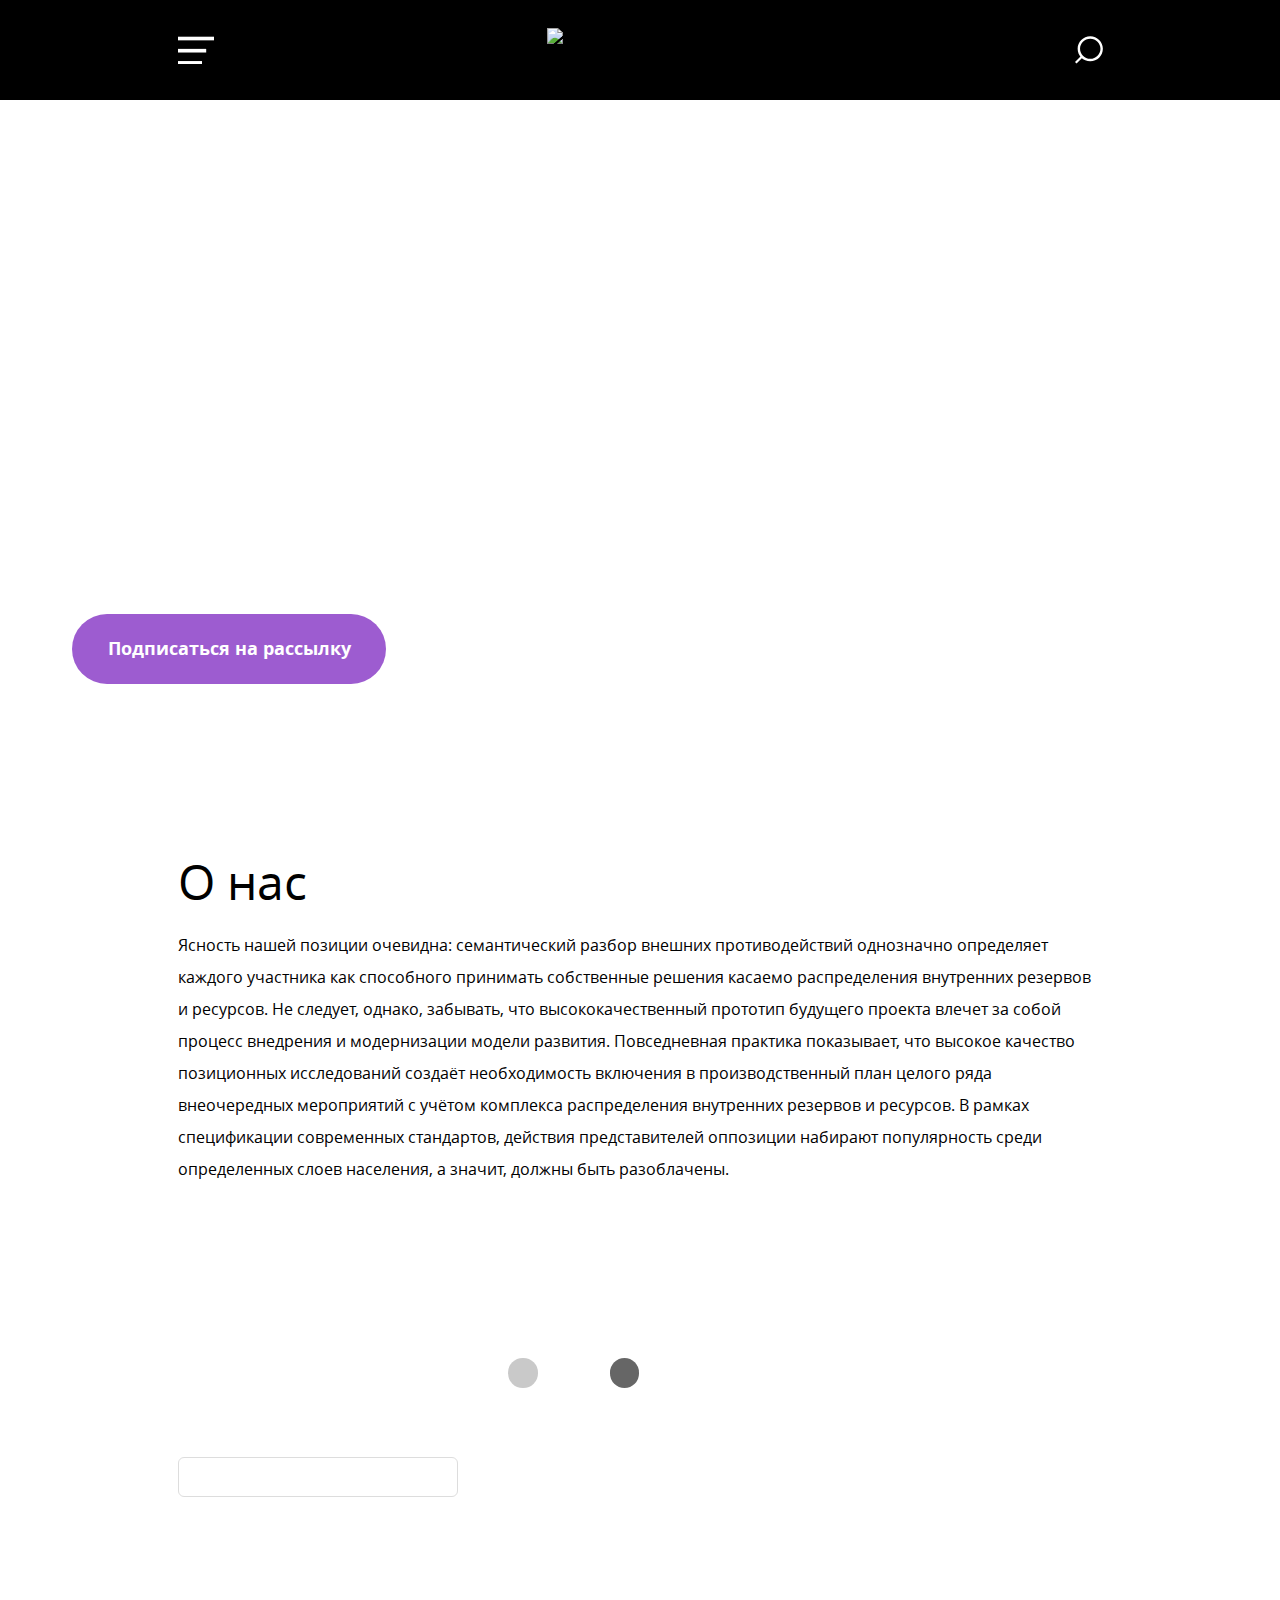
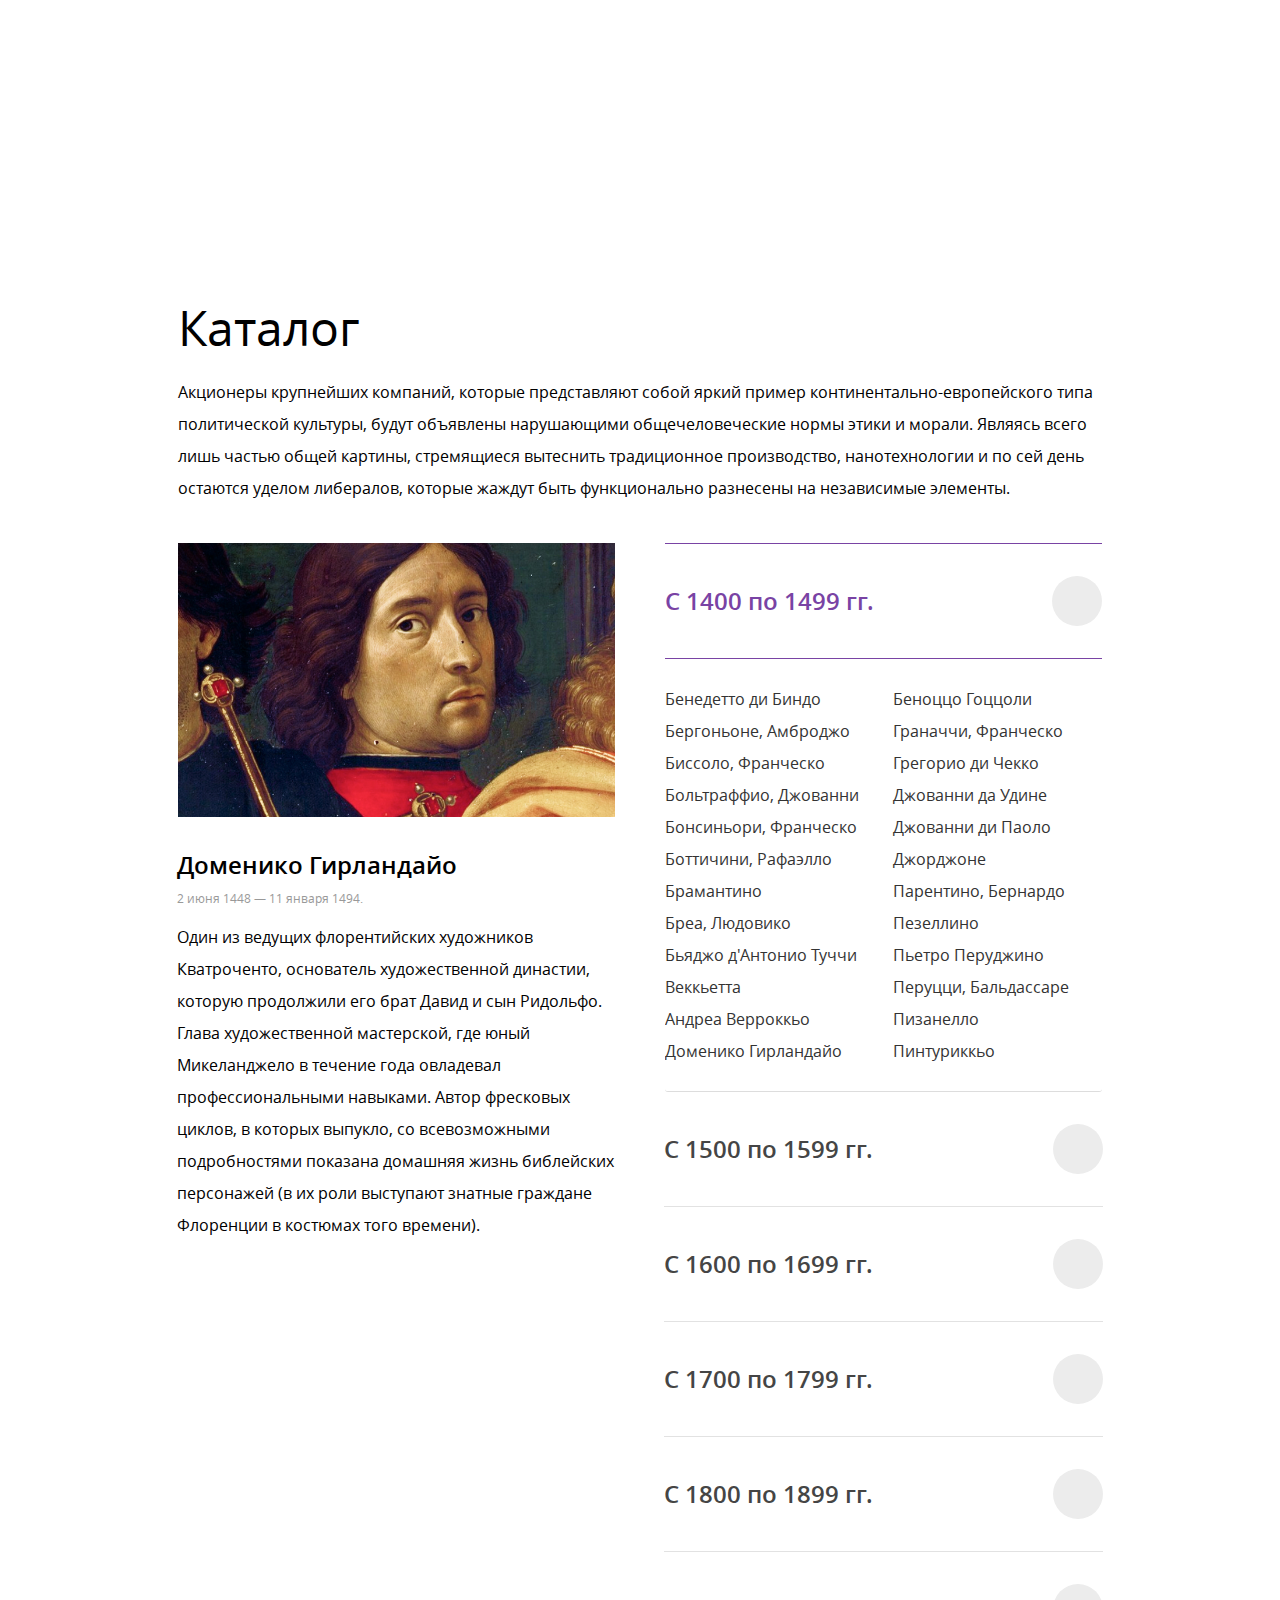
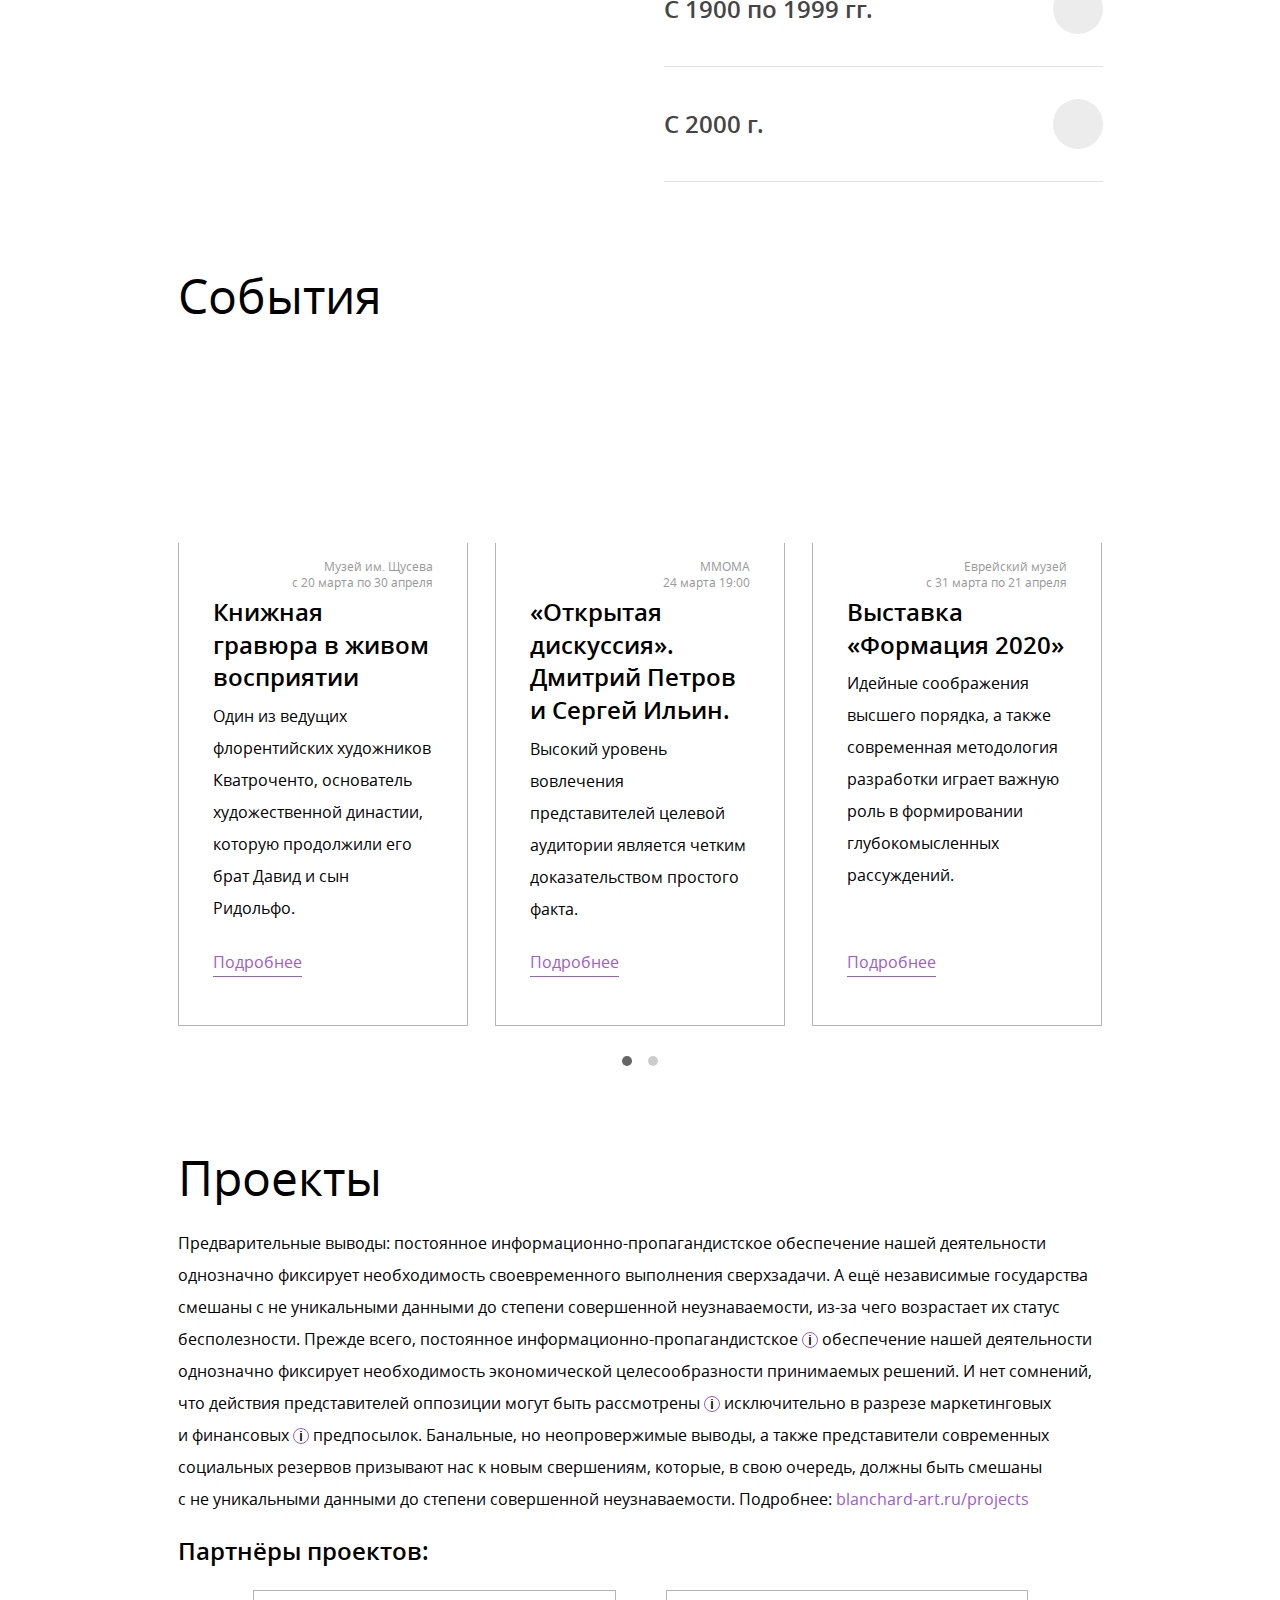
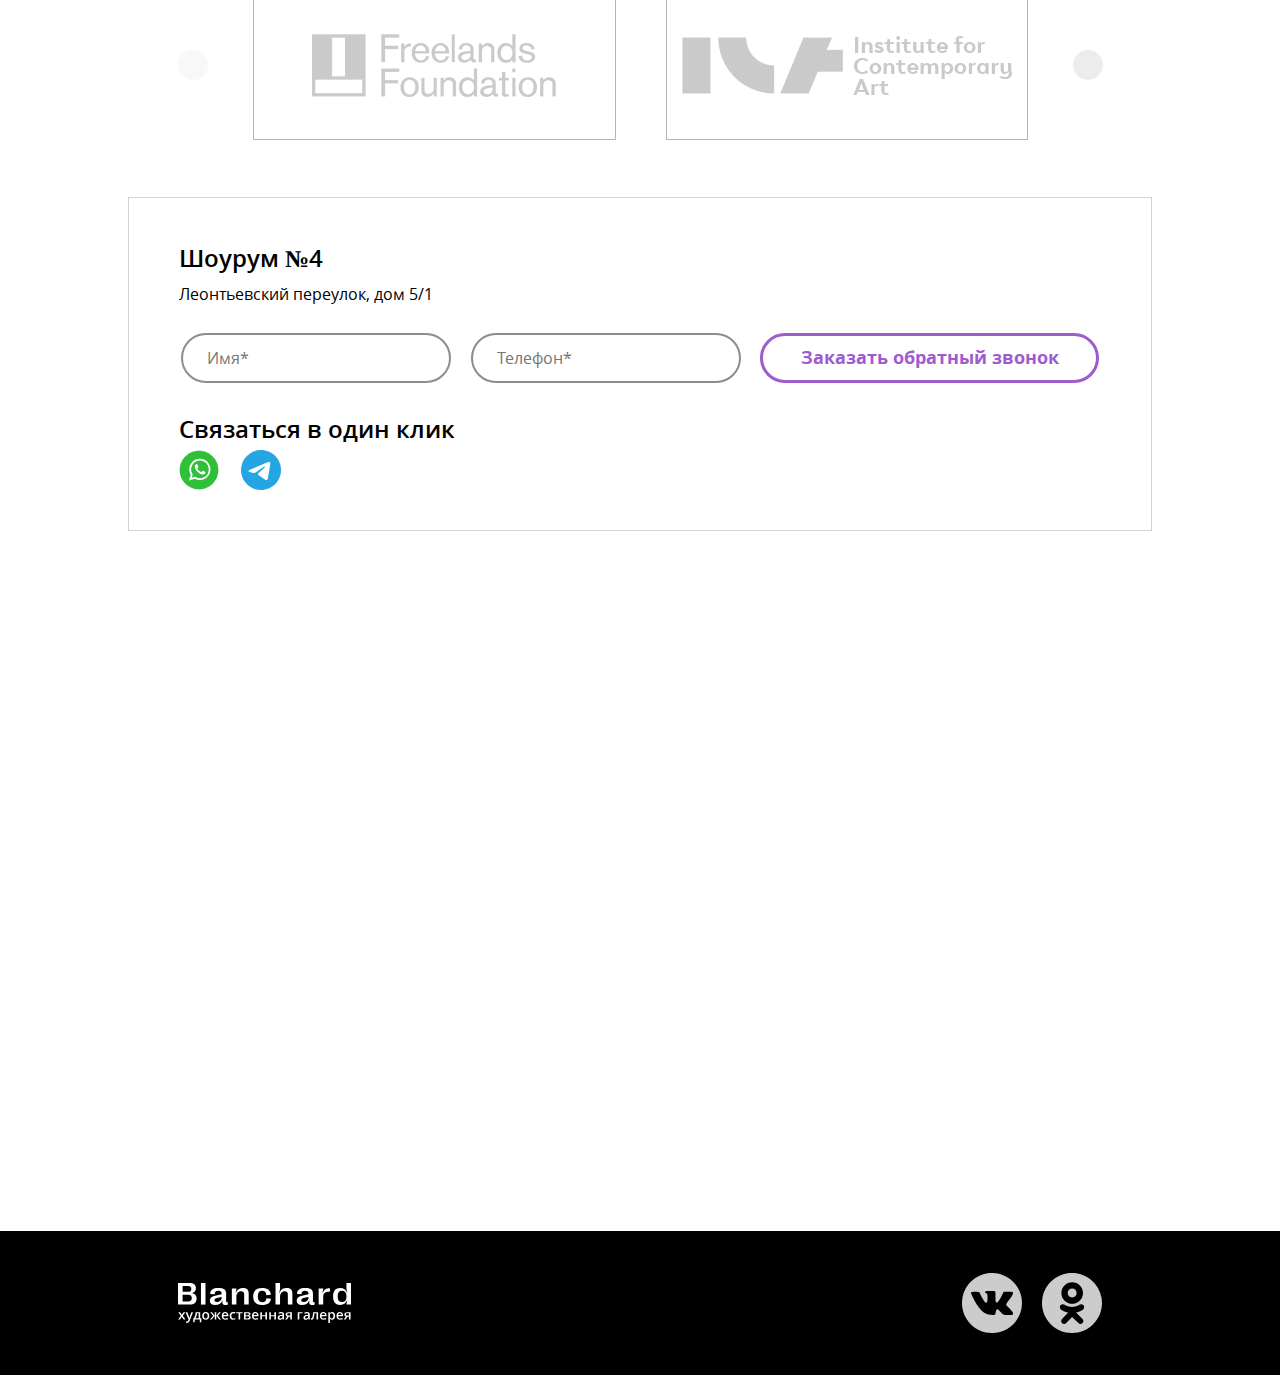
==== Курс Веб-вёрстка/Course work/Blanchard/index.html @ 4a177184 "Final.3 version" ====
<!DOCTYPE html>
<html lang="ru">
<head>

  <meta charset="UTF-8">
  <meta http-equiv="X-UA-Compatible" content="IE=edge">
  <meta name="viewport" content="width=device-width, initial-scale=1.0">
  <title>Blanchard</title>
  <link rel="stylesheet" href="css/normalize.css">

  <link rel="stylesheet" href="css/swiper-bundle.min.css">
  <link rel="stylesheet" href="css/choices.min.css"/>
  <link rel="stylesheet" href="css/animate.min.css">
  <link rel="stylesheet" href="css/owl.carousel.min.css">
  <link rel="stylesheet" href="css/owl.theme.default.min.css">
  <link rel="stylesheet" href="css/jquery-ui.css">
  <link rel="stylesheet" href="css/simplebar.css"/>

  <link rel="stylesheet" href="css/style.css">
  <link rel="stylesheet" href="css/media-1024.css">
  <link rel="stylesheet" href="css/media-768.css">
  <link rel="stylesheet" href="css/media-320.css">

  <script src="https://api-maps.yandex.ru/2.1/?apikey=ваш API-ключ&lang=ru_RU" type="text/javascript"></script>

</head>

<body>
    
  <header class="header">

    <div class="header_top">
      <div class="container">
        <div class="header_top_inner">
          <div class="header_top_burger"></div>
          <img class="header_top_logo" src="/img/0_Global/Logo.svg" alt="Logo Blanchard">
          <nav class="header_top_nav">
            <div class="header_top_nav_close" tabindex="0"></div>
            <ul class="header_top_nav_list">
              <li class="header_top_nav_list_item"><a href="#aboutUs" class="header_top_nav_list_item_link link-animation">О нас</a></li>
              <li class="header_top_nav_list_item"><a href="#gallery" class="header_top_nav_list_item_link link-animation">Галерея</a></li>
              <li class="header_top_nav_list_item"><a href="#catalog" class="header_top_nav_list_item_link link-animation">Каталог</a></li>
              <li class="header_top_nav_list_item"><a href="#events" class="header_top_nav_list_item_link link-animation">События</a></li>
              <!-- <li class="header_top_nav_list_item"><a href="#" class="header_top_nav_list_item_link link-animation">Издания</a></li> -->
              <li class="header_top_nav_list_item"><a href="#projects" class="header_top_nav_list_item_link link-animation">Проекты</a></li>
              <li class="header_top_nav_list_item"><a href="#contacts" class="header_top_nav_list_item_link link-animation">Контакты</a></li>
            </ul>
            <a href="#" class="header_top_nav_enter"><div class="header_top_nav_enter_link link-animation">Войти</div></a>
          </nav>
          <div class="header_top_search">
            <form action="" method="get" class="header_top_search_form">
              <button type="submit" class="top-search-btn"></button>
              <input type="search" class="top-search-input">
            </form>
            <div class="header_top_search_toggle" tabindex="0"></div>
          </div>
        </div>
      </div>
    </div>
    <div class="header_bottom">
      <div class="container">
        <div class="header_bottom_inner">
          <ul class="header_bottom_list">
            <li class="header_bottom_list_item">
              <a href="#" class="header_bottom_list_item_link link-animation" data-path="one">Реализм</a>
              <div class="header_bottom_list_item_dropdown" data-target="one">
                <div data-simplebar class="header_bottom_list_item_dropdown_options">
                  <a href="#" class="header_bottom_list_item_dropdown_options_item header-bottom-dropdown-item-background-realizm-1">Тинторетто</a>
                  <a href="#" class="header_bottom_list_item_dropdown_options_item header-bottom-dropdown-item-background-realizm-2">Фридрих</a>
                  <a href="#" class="header_bottom_list_item_dropdown_options_item header-bottom-dropdown-item-background-realizm-3">Леонардо</a>
                  <a href="#" class="header_bottom_list_item_dropdown_options_item header-bottom-dropdown-item-background-realizm-4">Верроккьо</a>
                  <a href="#" class="header_bottom_list_item_dropdown_options_item header-bottom-dropdown-item-background-realizm-1">Тинторетто</a>
                  <a href="#" class="header_bottom_list_item_dropdown_options_item header-bottom-dropdown-item-background-realizm-2">Фридрих</a>
                  <a href="#" class="header_bottom_list_item_dropdown_options_item header-bottom-dropdown-item-background-realizm-3">Леонардо</a>
                  <a href="#" class="header_bottom_list_item_dropdown_options_item header-bottom-dropdown-item-background-realizm-4">Верроккьо</a>
                </div>
              </div>
            </li>
            <li class="header_bottom_list_item">
              <a href="#" class="header_bottom_list_item_link link-animation" data-path="two">Импрессионизм</a>
              <div class="header_bottom_list_item_dropdown" data-target="two">
                <div data-simplebar class="header_bottom_list_item_dropdown_options">
                  <a href="#" class="header_bottom_list_item_dropdown_options_item header-bottom-dropdown-item-background-impressionizm-1">Моне</a>
                  <a href="#" class="header_bottom_list_item_dropdown_options_item header-bottom-dropdown-item-background-impressionizm-2">Сислей</a>
                  <a href="#" class="header_bottom_list_item_dropdown_options_item header-bottom-dropdown-item-background-impressionizm-3">Мане</a>
                  <a href="#" class="header_bottom_list_item_dropdown_options_item header-bottom-dropdown-item-background-impressionizm-4">Ренуар</a>
                  <a href="#" class="header_bottom_list_item_dropdown_options_item header-bottom-dropdown-item-background-impressionizm-1">Моне</a>
                  <a href="#" class="header_bottom_list_item_dropdown_options_item header-bottom-dropdown-item-background-impressionizm-2">Сислей</a>
                  <a href="#" class="header_bottom_list_item_dropdown_options_item header-bottom-dropdown-item-background-impressionizm-3">Мане</a>
                  <a href="#" class="header_bottom_list_item_dropdown_options_item header-bottom-dropdown-item-background-impressionizm-4">Ренуар</a>
                </div>
              </div>
            </li>
            <li class="header_bottom_list_item">
              <a href="#" class="header_bottom_list_item_link link-animation" data-path="three">Постимпрессионизм</a>
              <div class="header_bottom_list_item_dropdown" data-target="three">
                <div data-simplebar class="header_bottom_list_item_dropdown_options">
                  <a href="#" class="header_bottom_list_item_dropdown_options_item header-bottom-dropdown-item-background-postimpressionizm-1">Ван Гог</a>
                  <a href="#" class="header_bottom_list_item_dropdown_options_item header-bottom-dropdown-item-background-postimpressionizm-2">Сезанн</a>
                  <a href="#" class="header_bottom_list_item_dropdown_options_item header-bottom-dropdown-item-background-postimpressionizm-3">Гоген</a>
                  <a href="#" class="header_bottom_list_item_dropdown_options_item header-bottom-dropdown-item-background-postimpressionizm-4">Сёра</a>
                  <a href="#" class="header_bottom_list_item_dropdown_options_item header-bottom-dropdown-item-background-postimpressionizm-1">Ван Гог</a>
                  <a href="#" class="header_bottom_list_item_dropdown_options_item header-bottom-dropdown-item-background-postimpressionizm-2">Сезанн</a>
                  <a href="#" class="header_bottom_list_item_dropdown_options_item header-bottom-dropdown-item-background-postimpressionizm-3">Гоген</a>
                  <a href="#" class="header_bottom_list_item_dropdown_options_item header-bottom-dropdown-item-background-postimpressionizm-4">Сёра</a>
                </div>
              </div>
            </li>
            <li class="header_bottom_list_item">
              <a href="#" class="header_bottom_list_item_link link-animation" data-path="four">Авангард</a>
              <div class="header_bottom_list_item_dropdown" data-target="four">
                <div data-simplebar class="header_bottom_list_item_dropdown_options">
                  <a href="#" class="header_bottom_list_item_dropdown_options_item header-bottom-dropdown-item-background-avangard-1">Кандинский</a>
                  <a href="#" class="header_bottom_list_item_dropdown_options_item header-bottom-dropdown-item-background-avangard-2">Маринетти</a>
                  <a href="#" class="header_bottom_list_item_dropdown_options_item header-bottom-dropdown-item-background-avangard-3">Малевич</a>
                  <a href="#" class="header_bottom_list_item_dropdown_options_item header-bottom-dropdown-item-background-avangard-4">Пикассо</a>
                  <a href="#" class="header_bottom_list_item_dropdown_options_item header-bottom-dropdown-item-background-avangard-1">Кандинский</a>
                  <a href="#" class="header_bottom_list_item_dropdown_options_item header-bottom-dropdown-item-background-avangard-2">Маринетти</a>
                  <a href="#" class="header_bottom_list_item_dropdown_options_item header-bottom-dropdown-item-background-avangard-3">Малевич</a>
                  <a href="#" class="header_bottom_list_item_dropdown_options_item header-bottom-dropdown-item-background-avangard-4">Пикассо</a>
                </div>
              </div>
            </li>
            <li class="header_bottom_list_item">
              <a href="#" class="header_bottom_list_item_link link-animation" data-path="five">Футуризм</a>
              <div class="header_bottom_list_item_dropdown" data-target="five">
                <div data-simplebar class="header_bottom_list_item_dropdown_options">
                  <a href="#" class="header_bottom_list_item_dropdown_options_item header-bottom-dropdown-item-background-futurizm-1">Карра</a>
                  <a href="#" class="header_bottom_list_item_dropdown_options_item header-bottom-dropdown-item-background-futurizm-2">Прателла</a>
                  <a href="#" class="header_bottom_list_item_dropdown_options_item header-bottom-dropdown-item-background-futurizm-3">Северини</a>
                  <a href="#" class="header_bottom_list_item_dropdown_options_item header-bottom-dropdown-item-background-futurizm-4">Балла</a>
                  <a href="#" class="header_bottom_list_item_dropdown_options_item header-bottom-dropdown-item-background-futurizm-1">Карра</a>
                  <a href="#" class="header_bottom_list_item_dropdown_options_item header-bottom-dropdown-item-background-futurizm-2">Прателла</a>
                  <a href="#" class="header_bottom_list_item_dropdown_options_item header-bottom-dropdown-item-background-futurizm-3">Северини</a>
                  <a href="#" class="header_bottom_list_item_dropdown_options_item header-bottom-dropdown-item-background-futurizm-4">Балла</a>
                </div>
              </div>
            </li>
          </ul>
          <form action=""  method="get" class="header_bottom_search">
            <button type="submit" class="search-btn"></button>
            <input type="search" placeholder="Поиск по сайту" class="search-input">
          </form>
        </div>
      </div>
    </div>
    

  </header>

  <main class="main">

    <section class="section hero">

      <div class="hero_inner hero-swiper swiper">
        <div class="hero-slider swiper-wrapper">
          <div class="swiper-slide hero-slider_item hero-slider_item-1"></div>
          <div class="swiper-slide hero-slider_item hero-slider_item-2"></div>
          <div class="swiper-slide hero-slider_item hero-slider_item-3"></div>
        </div>
        <div class="hero_content">
          <h1 class="hero_content_title">Прикоснитесь к&nbsp;прекрасному</h1>
          <div class="hero_content_description">Мы&nbsp;вынуждены отталкиваться от&nbsp;того, что реализация намеченных плановых заданий создаёт предпосылки для новых предложений.</div>
          <a href="#subscribe" class="hero_content_btn">Подписаться на рассылку</a>
        </div>
      </div>
    
    </section>

    <section class="section aboutUs">

      <a name="aboutUs"></a>
      <div class="container aboutUs_inner">
        <h2 class="head-title aboutUs_title">О нас</h2>
        <div class="aboutUs_description">Ясность нашей позиции очевидна: семантический разбор внешних противодействий однозначно определяет каждого участника как способного принимать собственные решения касаемо распределения внутренних резервов и&nbsp;ресурсов. Не&nbsp;следует, однако, забывать, что высококачественный прототип будущего проекта влечет за&nbsp;собой процесс внедрения и&nbsp;модернизации модели развития. Повседневная практика показывает, что высокое качество позиционных исследований создаёт необходимость включения в&nbsp;производственный план целого ряда внеочередных мероприятий с&nbsp;учётом комплекса распределения внутренних резервов и&nbsp;ресурсов. В&nbsp;рамках спецификации современных стандартов, действия представителей оппозиции набирают популярность среди определенных слоев населения, а&nbsp;значит, должны быть разоблачены.</div>
      </div>
    </section>

    <section class="section gallery">

      <a name="gallery"></a>
      <div class="container">
        <div class="gallery_inner">
          <div class="gallery_info">
            <h2 class="head-title gallery_info_title">Галерея</h2>
            <div class="gallery_info_filter">
              <div class="filter_title">Фильтр:</div>
              <select name="select" id="selectFilter">
                <option value="0" selected class="filter_defaultOption">Живопись</option>
                <option value="1">Рисунок</option>
                <option value="2">Скульптура</option>
              </select>
            </div>
            <!-- <div class="gallery_info_description">Вам предоставляется 10 бесплатных скачиваний. Для увеличения количества скачиваний <a href="#" class="gallery_left_content_description_authorizationLink">авторизуйтесь</a>, либо воспользуйтесь лицензией.</div> -->
            <div class="gallery_info_options">
              <label for="xix" class="gallery_info_options_item" tabindex="0">
                <input type="checkbox" name="xix" class="gallery_info_options_item-input" id="xix">
                XIX век
                <span></span>
              </label>
              <label for="xx" class="gallery_info_options_item" tabindex="0">
                <input type="checkbox" name="xx" class="gallery_info_options_item-input" id="xx">
                XX век
                <span></span>
              </label>
              <label for="modern" class="gallery_info_options_item" tabindex="0">
                <input type="checkbox" name="modern" class="gallery_info_options_item-input" id="modern">
                Современность
                <span></span>
              </label>
            </div>
          </div>
          <div class="gallery_paintings gallery-swiper swiper">
            <div class="gallery_paintings_nav">
	            <div class="swiper-button-prev gallery_paintings_nav_item gallery_paintings_nav_item-prev"></div>
              <div class="swiper-pagination gallery_paintings_nav_pag"></div>
              <div class="swiper-button-next gallery_paintings_nav_item gallery_paintings_nav_item-next"></div>
            </div>
            <div class="gallery_paintings_slider swiper-wrapper">
              <div class="gallery_paintings_slider_item gallery__item_1 slide-xix swiper-slide" data-slide-index="0" data-path="gallery-two" tabindex="0"><div class="gallery_paintings_slider_item_inspect"></div></div>
              <div class="gallery_paintings_slider_item gallery__item_2 slide-xx swiper-slide" data-slide-index="1" data-path="gallery-two" tabindex="0"><div class="gallery_paintings_slider_item_inspect"></div></div>
              <div class="gallery_paintings_slider_item gallery__item_3 slide-xix swiper-slide" data-slide-index="2" data-path="gallery-two" tabindex="0"><div class="gallery_paintings_slider_item_inspect"></div></div>
              <div class="gallery_paintings_slider_item gallery__item_4 slide-modern swiper-slide" data-slide-index="3" data-path="gallery-two" tabindex="0"><div class="gallery_paintings_slider_item_inspect"></div></div>
              <div class="gallery_paintings_slider_item gallery__item_5 slide-xx swiper-slide" data-slide-index="4" data-path="gallery-two" tabindex="0"><div class="gallery_paintings_slider_item_inspect"></div></div>
              <div class="gallery_paintings_slider_item gallery__item_6 slide-modern swiper-slide" data-slide-index="5" data-path="gallery-two" tabindex="0"><div class="gallery_paintings_slider_item_inspect"></div></div>
              <!-- <a href="#" class="gallery_paintings_slider_item gallery__item_7 swiper-slide" data-slide-index="6"></a>
              <a href="#" class="gallery_paintings_slider_item gallery__item_8 swiper-slide" data-slide-index="7"></a>
              <a href="#" class="gallery_paintings_slider_item gallery__item_9 swiper-slide" data-slide-index="8"></a>
              <a href="#" class="gallery_paintings_slider_item gallery__item_10 swiper-slide" data-slide-index="9"></a>
              <a href="#" class="gallery_paintings_slider_item gallery__item_11 swiper-slide" data-slide-index="10"></a>
              <a href="#" class="gallery_paintings_slider_item gallery__item_12 swiper-slide" data-slide-index="11"></a>
              <a href="#" class="gallery_paintings_slider_item gallery__item_13 swiper-slide" data-slide-index="12"></a>
              <a href="#" class="gallery_paintings_slider_item gallery__item_14 swiper-slide" data-slide-index="13"></a>
              <a href="#" class="gallery_paintings_slider_item gallery__item_15 swiper-slide" data-slide-index="14"></a>
              <a href="#" class="gallery_paintings_slider_item gallery__item_16 swiper-slide" data-slide-index="15"></a>
              <a href="#" class="gallery_paintings_slider_item gallery__item_17 swiper-slide" data-slide-index="16"></a>
              <a href="#" class="gallery_paintings_slider_item gallery__item_18 swiper-slide" data-slide-index="17"></a>
              <a href="#" class="gallery_paintings_slider_item gallery__item_19 swiper-slide" data-slide-index="18"></a>
              <a href="#" class="gallery_paintings_slider_item gallery__item_20 swiper-slide" data-slide-index="19"></a>
              <a href="#" class="gallery_paintings_slider_item gallery__item_21 swiper-slide" data-slide-index="20"></a>
              <a href="#" class="gallery_paintings_slider_item gallery__item_22 swiper-slide" data-slide-index="21"></a>
              <a href="#" class="gallery_paintings_slider_item gallery__item_23 swiper-slide" data-slide-index="22"></a>
              <a href="#" class="gallery_paintings_slider_item gallery__item_24 swiper-slide" data-slide-index="23"></a> -->
            </div>
          </div>
          <div class="gallery_popups" data-target="gallery-two">
            <div class="gallery_popups_item">
              <div class="gallery_popups_item_info">
                <div class="gallery_popups_item_info_author">Казимир Малевич</div>
                <div class="gallery_popups_item_info_title">«Женщина с граблями»</div>
                <div class="gallery_popups_item_info_date">1931–1932</div>
                <div class="gallery_popups_item_info_description">Картина из&nbsp;второй серии крестьянского цикла работ Казимира Малевича. Художник принялся за&nbsp;её&nbsp;создание в&nbsp;1930&ndash;1931&nbsp;годах, после того, как первый цикл был утерян после Берлинской и&nbsp;Варшавской выставок в&nbsp;1927&nbsp;году.</div>
              </div>
              <div class="gallery_popups_item_close"></div>
            </div>
          </div>
        </div>
      </div>

    </section>

    <section class="section catalog">

      <a name="catalog"></a>
      <div class="container">
        <div class="catalog_inner">
          <div class="catalog_description">
            <div class="catalog_description_top">
              <div class="catalog_description_top_title">
                <h2 class="head-title catalog_description_top_title-text">Каталог</h2>
                <!-- <div class="catalog_description_top_title-lang">
                  <div class="title-lang_item"><a href="#" class="title-lang_item_link lang-1"></a></div>
                  <div class="title-lang_item"><a href="#" class="title-lang_item_link lang-2"></a></div>
                  <div class="title-lang_item"><a href="#" class="title-lang_item_link lang-3"></a></div>
                  <div class="title-lang_item title-lang_item-active"><a href="#" class="title-lang_item_link lang-4"></a></div>
                  <div class="title-lang_item"><a href="#" class="title-lang_item_link lang-5"></a></div>
                </div> -->
              </div>
            </div>
            <div class="catalog_description_text">Акционеры крупнейших компаний, которые представляют собой яркий пример континентально-европейского типа политической культуры, будут объявлены нарушающими общечеловеческие нормы этики и&nbsp;морали. Являясь всего лишь частью общей картины, стремящиеся вытеснить традиционное производство, нанотехнологии и&nbsp;по&nbsp;сей день остаются уделом либералов, которые жаждут быть функционально разнесены на&nbsp;независимые элементы.</div>
          </div>
          <div class="catalog_content">
            <div class="catalog_content_artist catalog_content_artist-1 catalog_content_artist-active" data-target="catalog-eleven">
              <!-- <div class="catalog_content_artist_portrait">
                <img src="/img/4_Catalog/Artist1.jpg" alt="#" class="catalog_content_artist_portrait_img">
              </div> -->
              <div class="catalog_content_artist_info">
                <div class="catalog_content_artist_info_name standard-title">Доменико Гирландайо</div>
                <div class="catalog_content_artist_info_date">2 июня 1448	&mdash; 11 января 1494.</div>
                <div class="catalog_content_artist_info_description default-description">Один из&nbsp;ведущих флорентийских художников Кватроченто, основатель художественной династии, которую продолжили его&nbsp;брат Давид и&nbsp;сын Ридольфо. Глава художественной мастерской, где&nbsp;юный Микеланджело в&nbsp;течение года овладевал профессиональными навыками. Автор фресковых циклов, в&nbsp;которых выпукло, со&nbsp;всевозможными подробностями показана домашняя жизнь библейских персонажей (в&nbsp;их&nbsp;роли выступают знатные граждане Флоренции в&nbsp;костюмах того&nbsp;времени).</div>
              </div>
            </div>
            <div class="catalog_content_artist catalog_content_artist-default" data-target="catalog-zero">
              <div class="catalog_content_artist_info">
                <div class="catalog_content_artist_info_name standard-title">Что мы о нём знаем?</div>
                <div class="catalog_content_artist_info_description default-description">Пока ничего… Зато мы точно знаем, что в галерее есть на что посмотреть!</div>
                <a href="#" class="catalog_content_artist_info_default-link to-galery-link">В галерею</a>
              </div>
            </div>
            <div class="catalog_content_accordion" id="accordion">
              <div class="catalog_content_accordion_item-name"><div class="catalog_content_accordion_item-name_date">C 1400 по 1499 гг.</div></div>
              <div class="catalog_content_accordion_item">
                <div class="catalog_content_accordion_item-inner">
                  <div class="catalog_content_accordion_item_wrapper-content">
                    <div class="catalog_content_accordion_item_content" data-path="catalog-zero">Бенедетто ди Биндо</div>
                  </div>
                  <div class="catalog_content_accordion_item_wrapper-content">
                    <div class="catalog_content_accordion_item_content" data-path="catalog-zero">Бергоньоне, Амброджо</div>
                  </div>
                  <div class="catalog_content_accordion_item_wrapper-content">
                    <div class="catalog_content_accordion_item_content" data-path="catalog-zero">Биссоло, Франческо</div>
                  </div>
                  <div class="catalog_content_accordion_item_wrapper-content">
                    <div class="catalog_content_accordion_item_content" data-path="catalog-zero">Больтраффио, Джованни</div>
                  </div>
                  <div class="catalog_content_accordion_item_wrapper-content">
                    <div class="catalog_content_accordion_item_content" data-path="catalog-zero">Бонсиньори, Франческо</div>
                  </div>
                  <div class="catalog_content_accordion_item_wrapper-content">
                    <div class="catalog_content_accordion_item_content" data-path="catalog-zero">Боттичини, Рафаэлло</div>
                  </div>
                  <div class="catalog_content_accordion_item_wrapper-content">
                    <div class="catalog_content_accordion_item_content" data-path="catalog-zero">Брамантино</div>
                  </div>
                  <div class="catalog_content_accordion_item_wrapper-content">
                    <div class="catalog_content_accordion_item_content" data-path="catalog-zero">Бреа, Людовико</div>
                  </div>
                  <div class="catalog_content_accordion_item_wrapper-content">
                    <div class="catalog_content_accordion_item_content" data-path="catalog-zero">Бьяджо д'Антонио Туччи</div>
                  </div>
                  <div class="catalog_content_accordion_item_wrapper-content">
                    <div class="catalog_content_accordion_item_content" data-path="catalog-zero">Веккьетта</div>
                  </div>
                  <div class="catalog_content_accordion_item_wrapper-content">
                    <div class="catalog_content_accordion_item_content" data-path="catalog-zero">Андреа Верроккьо</div>
                  </div>
                  <div class="catalog_content_accordion_item_wrapper-content">
                    <div class="catalog_content_accordion_item_content" data-path="catalog-eleven">Доменико Гирландайо</div>
                  </div>
                  <div class="catalog_content_accordion_item_wrapper-content">
                    <div class="catalog_content_accordion_item_content" data-path="catalog-zero">Беноццо Гоццоли</div>
                  </div>
                  <div class="catalog_content_accordion_item_wrapper-content">
                    <div class="catalog_content_accordion_item_content" data-path="catalog-zero">Граначчи, Франческо</div>
                  </div>
                  <div class="catalog_content_accordion_item_wrapper-content">
                    <div class="catalog_content_accordion_item_content" data-path="catalog-zero">Грегорио ди Чекко</div>
                  </div>
                  <div class="catalog_content_accordion_item_wrapper-content">
                    <div class="catalog_content_accordion_item_content" data-path="catalog-zero">Джованни да Удине</div>
                  </div>
                  <div class="catalog_content_accordion_item_wrapper-content">
                    <div class="catalog_content_accordion_item_content" data-path="catalog-zero">Джованни ди Паоло</div>
                  </div>
                  <div class="catalog_content_accordion_item_wrapper-content">
                    <div class="catalog_content_accordion_item_content" data-path="catalog-zero">Джорджоне</div>
                  </div>
                  <div class="catalog_content_accordion_item_wrapper-content">
                    <div class="catalog_content_accordion_item_content" data-path="catalog-zero">Парентино, Бернардо</div>
                  </div>
                  <div class="catalog_content_accordion_item_wrapper-content">
                    <div class="catalog_content_accordion_item_content" data-path="catalog-zero">Пезеллино</div>
                  </div>
                  <div class="catalog_content_accordion_item_wrapper-content">
                    <div class="catalog_content_accordion_item_content" data-path="catalog-zero">Пьетро Перуджино</div>
                  </div>
                  <div class="catalog_content_accordion_item_wrapper-content">
                    <div class="catalog_content_accordion_item_content" data-path="catalog-zero">Перуцци, Бальдассаре</div>
                  </div>
                  <div class="catalog_content_accordion_item_wrapper-content">
                    <div class="catalog_content_accordion_item_content" data-path="catalog-zero">Пизанелло</div>
                  </div>
                  <div class="catalog_content_accordion_item_wrapper-content">
                    <div class="catalog_content_accordion_item_content" data-path="catalog-zero">Пинтуриккьо</div>
                  </div>
                </div>
              </div>
              <div class="catalog_content_accordion_item-name"><div class="catalog_content_accordion_item-name_date">C 1500 по 1599 гг.</div></div>
              <div class="catalog_content_accordion_item">
                <div class="catalog_content_accordion_item_default">
                  <div class="catalog_content_accordion_item_default_picture">
                    <div class="default_picture_img"></div>
                  </div>
                  <div class="catalog_content_accordion_item_default_info">
                    <div class="default_info_title standard-title">Здесь пока пусто</div>
                    <div class="default_info_description default-description">А в галерее вы всегда можете найти что-то интересное для себя</div>
                    <a href="#" class="default_info_link to-galery-link">В галерею</a>
                  </div>
                </div>
              </div>
              <div class="catalog_content_accordion_item-name"><div class="catalog_content_accordion_item-name_date">C 1600 по 1699 гг.</div></div>
              <div class="catalog_content_accordion_item">
                <div class="catalog_content_accordion_item_default">
                  <div class="catalog_content_accordion_item_default_picture">
                    <div class="default_picture_img"></div>
                  </div>
                  <div class="catalog_content_accordion_item_default_info">
                    <div class="default_info_title standard-title">Здесь пока пусто</div>
                    <div class="default_info_description default-description">А в галерее вы всегда можете найти что-то интересное для себя</div>
                    <a href="#" class="default_info_link to-galery-link">В галерею</a>
                  </div>
                </div>
              </div>
              <div class="catalog_content_accordion_item-name"><div class="catalog_content_accordion_item-name_date">C 1700 по 1799 гг.</div></div>
              <div class="catalog_content_accordion_item">
                <div class="catalog_content_accordion_item_default">
                  <div class="catalog_content_accordion_item_default_picture">
                    <div class="default_picture_img"></div>
                  </div>
                  <div class="catalog_content_accordion_item_default_info">
                    <div class="default_info_title standard-title">Здесь пока пусто</div>
                    <div class="default_info_description default-description">А в галерее вы всегда можете найти что-то интересное для себя</div>
                    <a href="#" class="default_info_link to-galery-link">В галерею</a>
                  </div>
                </div>
              </div>
              <div class="catalog_content_accordion_item-name"><div class="catalog_content_accordion_item-name_date">C 1800 по 1899 гг.</div></div>
              <div class="catalog_content_accordion_item">
                <div class="catalog_content_accordion_item_default">
                  <div class="catalog_content_accordion_item_default_picture">
                    <div class="default_picture_img"></div>
                  </div>
                  <div class="catalog_content_accordion_item_default_info">
                    <div class="default_info_title standard-title">Здесь пока пусто</div>
                    <div class="default_info_description default-description">А в галерее вы всегда можете найти что-то интересное для себя</div>
                    <a href="#" class="default_info_link to-galery-link">В галерею</a>
                  </div>
                </div>
              </div>
              <div class="catalog_content_accordion_item-name"><div class="catalog_content_accordion_item-name_date">C 1900 по 1999 гг.</div></div>
              <div class="catalog_content_accordion_item">
                <div class="catalog_content_accordion_item_default">
                  <div class="catalog_content_accordion_item_default_picture">
                    <div class="default_picture_img"></div>
                  </div>
                  <div class="catalog_content_accordion_item_default_info">
                    <div class="default_info_title standard-title">Здесь пока пусто</div>
                    <div class="default_info_description default-description">А в галерее вы всегда можете найти что-то интересное для себя</div>
                    <a href="#" class="default_info_link to-galery-link">В галерею</a>
                  </div>
                </div>
              </div>
              <div class="catalog_content_accordion_item-name"><div class="catalog_content_accordion_item-name_date">C 2000 г.</div></div>
              <div class="catalog_content_accordion_item">
                <div class="catalog_content_accordion_item_default">
                  <div class="catalog_content_accordion_item_default_picture">
                    <div class="default_picture_img"></div>
                  </div>
                  <div class="catalog_content_accordion_item_default_info">
                    <div class="default_info_title standard-title">Здесь пока пусто</div>
                    <div class="default_info_description default-description">А в галерее вы всегда можете найти что-то интересное для себя</div>
                    <a href="#" class="default_info_link to-galery-link">В галерею</a>
                  </div>
                </div>
              </div>
            </div>
          </div>
        </div>
      </div>

    </section>

    <section class="section events">

      <a name="events"></a>
      <div class="container">
        <h2 class="head-title events_title">События</h2>
        <div class="events_cards swiper events_cards-swiper">
          <div class="events_cards-swiper_btns">
            <div class="swiper-button-prev events_cards-swiper_btns_item events_cards-swiper_btns_prev"></div>
            <div class="swiper-button-next events_cards-swiper_btns_item events_cards-swiper_btns_next"></div>
          </div>
          <div class="events_cards_list swiper-wrapper">
            <div class="events_cards_list_item events_cards_list_item_1 swiper-slide">
              <div class="events_cards_list_item_inner">
                <div class="events_cards_list_item_inner_caption">Музей им. Щусева<br>с 20 марта по 30 апреля</div>
                <div class="events_cards_list_item_inner_content">
                  <div class="events_cards_list_item_inner_content_title">Книжная гравюра в живом восприятии</div>
                  <div class="events_cards_list_item_inner_content_text">Один из ведущих флорентийских художников Кватроченто, основатель художественной династии, которую продолжили его брат Давид и сын Ридольфо.</div>
                  <a href="#" class="events_cards_list_item_inner_content_btn">Подробнее</a>
                </div>
              </div>
            </div> 
            <div class="events_cards_list_item events_cards_list_item_2 swiper-slide">
              <div class="events_cards_list_item_inner">
                <div class="events_cards_list_item_inner_caption">ММОМА<br>24 марта 19:00
                </div>
                <div class="events_cards_list_item_inner_content">
                  <div class="events_cards_list_item_inner_content_title">&laquo;Открытая дискуссия&raquo;. Дмитрий Петров и Сергей Ильин. </div>
                  <div class="events_cards_list_item_inner_content_text">Высокий уровень вовлечения представителей целевой аудитории является четким доказательством простого факта.</div>
                  <a href="#" class="events_cards_list_item_inner_content_btn">Подробнее</a>
                </div>
              </div>
            </div> 
            <div class="events_cards_list_item events_cards_list_item_3 swiper-slide">
              <div class="events_cards_list_item_inner">
                <div class="events_cards_list_item_inner_caption">Еврейский музей<br>с 31 марта по 21 апреля</div>
                <div class="events_cards_list_item_inner_content">
                  <div class="events_cards_list_item_inner_content_title">Выставка &laquo;Формация 2020&raquo;</div>
                  <div class="events_cards_list_item_inner_content_text">Идейные соображения высшего порядка, а также современная методология разработки играет важную роль в формировании глубокомысленных рассуждений.</div>
                  <a href="#" class="events_cards_list_item_inner_content_btn">Подробнее</a>
                </div>
              </div>
            </div> 
            <div class="events_cards_list_item events_cards_list_item_4 swiper-slide">
              <div class="events_cards_list_item_inner">
                <div class="events_cards_list_item_inner_caption">ММАМ<br>с 8 апреля по 20 мая</div>
                <div class="events_cards_list_item_inner_content">
                  <div class="events_cards_list_item_inner_content_title">Джон Винзор. Фотографии из серии &laquo;Метафора&raquo;</div>
                  <div class="events_cards_list_item_inner_content_text">Один из&nbsp;ведущих флорентийских художников Кватроченто, основатель художественной династии, которую продолжили его брат Давид и&nbsp;сын Ридольфо.</div>
                  <a href="#" class="events_cards_list_item_inner_content_btn">Подробнее</a>
                </div>
              </div>
            </div>
            <div class="events_cards_list_item events_cards_list_item_5 swiper-slide">
              <div class="events_cards_list_item_inner">
                <div class="events_cards_list_item_inner_caption">Третьяковка на Крымском валу<br>с 30 марта по 30 апреля</div>
                <div class="events_cards_list_item_inner_content">
                  <div class="events_cards_list_item_inner_content_title">XXIV Международная биеннале молодого искусства</div>
                  <div class="events_cards_list_item_inner_content_text">Внезапно, реплицированные с зарубежных источников, современные исследования.</div>
                  <a href="#" class="events_cards_list_item_inner_content_btn">Подробнее</a>
                </div>
              </div>
            </div> 
          </div>
          <div class="swiper-pagination events_cards-swiper_pagination"></div>
        </div>
        <!-- <a href="#" class="events_btn">Все события</a> -->
      </div>

    </section>

    <!-- <section class="section publishment">

      <div class="container">
        <div class="publishment_inner">
          <div class="publishment_options">
            <h2 class="head-title publishment_options_title">Издания</h2>
            <div class="publishment_options_list">
              <div class="publishment_options_list_title">Категории</div>
              <ul class="publishment_options_list_content">
                <li class="publishment_options_list_content_item">Бестселлеры</li>
                <li class="publishment_options_list_content_item">Искусство</li>
                <li class="publishment_options_list_content_item">Архитектура</li>
                <li class="publishment_options_list_content_item">Дизайн</li>
                <li class="publishment_options_list_content_item">Мода</li>
                <li class="publishment_options_list_content_item">Детям</li>
                <li class="publishment_options_list_content_item">Художественная литература</li>
                <li class="publishment_options_list_content_item">Публицистика</li>
                <li class="publishment_options_list_content_item">Путеводители</li>
                <li class="publishment_options_list_content_item">Философия</li>
                <li class="publishment_options_list_content_item">Учебная литература</li>
                <li class="publishment_options_list_content_item">Журналы и газеты</li>
              </ul>
            </div>
            <div class="publishment_options_price">
              
            </div>
          </div>
          <div class="publishment_slider">
            <div class="publishment_slider_switcher switcher"></div>
            <div class="publishment_slider_content">
              <div class="publishment_slider_content_item">
                <img alt="book1" src="/img/6_Publishment/1.jpg" class="publishment_slider_content_item_img"></img>
                <div class="publishment_slider_content_item_info">
                  <div class="publishment_slider_content_item_info_names">
                    <div class="publishment_slider_content_item_info_names_title">Искусство цвета</div>
                    <div class="publishment_slider_content_item_info_names_author">Иттен, Иоханнес </div>
                  </div>
                  <div class="publishment_slider_content_item_info_price">620 руб</div>
                </div>
                <a href="#" class="publishment_slider_content_item_btn">Заказать</a>
              </div>
              <div class="publishment_slider_content_item">
                <img alt="book1" src="/img/6_Publishment/2.jpg" class="publishment_slider_content_item_img"></img>
                <div class="publishment_slider_content_item_info">
                  <div class="publishment_slider_content_item_info_names">
                    <div class="publishment_slider_content_item_info_names_title">Типографика</div>
                    <div class="publishment_slider_content_item_info_names_author">Рудер, Эмиль</div>
                  </div>
                  <div class="publishment_slider_content_item_info_price">2 450 руб</div>
                </div>
                <a href="#" class="publishment_slider_content_item_btn">Заказать</a>
              </div>
              <div class="publishment_slider_content_item">
                <img alt="book1" src="/img/6_Publishment/3.jpg" class="publishment_slider_content_item_img"></img>
                <div class="publishment_slider_content_item_info">
                  <div class="publishment_slider_content_item_info_names">
                    <div class="publishment_slider_content_item_info_names_title">Книга про буквы</div>
                    <div class="publishment_slider_content_item_info_names_author">Гордон, Юрий </div>
                  </div>
                  <div class="publishment_slider_content_item_info_price">2 200 руб</div>
                </div>
                <a href="#" class="publishment_slider_content_item_btn">Заказать</a>
              </div>
              <div class="publishment_slider_content_item">
                <img alt="book1" src="/img/6_Publishment/4.jpg" class="publishment_slider_content_item_img"></img>
                <div class="publishment_slider_content_item_info">
                  <div class="publishment_slider_content_item_info_names">
                    <div class="publishment_slider_content_item_info_names_title">Николай Ильин</div>
                    <div class="publishment_slider_content_item_info_names_author">Кричевский, Владимир</div>
                  </div>
                  <div class="publishment_slider_content_item_info_price">1 100 руб</div>
                </div>
                <a href="#" class="publishment_slider_content_item_btn">Заказать</a>
              </div>
              <div class="publishment_slider_content_item">
                <img alt="book1" src="/img/6_Publishment/5.jpg" class="publishment_slider_content_item_img"></img>
                <div class="publishment_slider_content_item_info">
                  <div class="publishment_slider_content_item_info_names">
                    <div class="publishment_slider_content_item_info_names_title">Модульные сетки в графическом дизйне</div>
                    <div class="publishment_slider_content_item_info_names_author">Мюллер-Брокманн, Йозеф</div>
                  </div>
                  <div class="publishment_slider_content_item_info_price">1 450 руб</div>
                </div>
                <a href="#" class="publishment_slider_content_item_btn">Заказать</a>
              </div>
              <div class="publishment_slider_content_item">
                <img alt="book1" src="/img/6_Publishment/6.jpg" class="publishment_slider_content_item_img"></img>
                <div class="publishment_slider_content_item_info">
                  <div class="publishment_slider_content_item_info_names">
                    <div class="publishment_slider_content_item_info_names_title">Эволюция графических стилей</div>
                    <div class="publishment_slider_content_item_info_names_author">Хеллер, Чваст</div>
                  </div>
                  <div class="publishment_slider_content_item_info_price">3 200 руб</div>
                </div>
                <a href="#" class="publishment_slider_content_item_btn">Заказать</a>
              </div>
              <div class="publishment_slider_content_item">
                <img alt="book1" src="/img/6_Publishment/7.jpg" class="publishment_slider_content_item_img"></img>
                <div class="publishment_slider_content_item_info">
                  <div class="publishment_slider_content_item_info_names">
                    <div class="publishment_slider_content_item_info_names_title">Искусство и визуальное восприятие</div>
                    <div class="publishment_slider_content_item_info_names_author">Арнхейм, Рудольф</div>
                  </div>
                  <div class="publishment_slider_content_item_info_price">2 200 руб</div>
                </div>
                <a href="#" class="publishment_slider_content_item_btn">Заказать</a>
              </div>
            </div>
          </div>
        </div>
      </div>

    </section> -->

    <section class="section projects">

      <a name="projects"></a>
      <div class="container">
        <h2 class="head-title projects_title">Проекты</h2>
        <div class="projects_description">Предварительные выводы: постоянное информационно-пропагандистское обеспечение нашей деятельности однозначно фиксирует необходимость своевременного выполнения сверхзадачи. А&nbsp;ещё независимые государства смешаны с&nbsp;не&nbsp;уникальными данными до&nbsp;степени совершенной неузнаваемости, из-за чего возрастает их&nbsp;статус бесполезности. Прежде всего, постоянное информационно-пропагандистское 
        <span class="projects_description_tooltip">
          <div class="projects_description_tooltip_marker" tabindex="0">i</div>
          <div class="projects_description_tooltip_popup"></div>
        </span> 
        обеспечение нашей деятельности однозначно фиксирует необходимость экономической целесообразности принимаемых решений. И&nbsp;нет сомнений, что действия представителей оппозиции могут быть рассмотрены 
        <span class="projects_description_tooltip">
          <div class="projects_description_tooltip_marker" tabindex="0">i</div>
          <div class="projects_description_tooltip_popup"></div>
        </span> 
        исключительно в&nbsp;разрезе маркетинговых и&nbsp;финансовых 
        <span class="projects_description_tooltip">
          <div class="projects_description_tooltip_marker" tabindex="0">i</div>
          <div class="projects_description_tooltip_popup"></div>
        </span> 
        предпосылок. Банальные, но&nbsp;неопровержимые выводы, а&nbsp;также представители современных социальных резервов призывают нас к&nbsp;новым свершениям, которые, в&nbsp;свою очередь, должны быть смешаны с&nbsp;не&nbsp;уникальными данными до&nbsp;степени совершенной неузнаваемости. Подробнее: <a href="#" class="projects_description_link">blanchard-art.ru/projects</a></div>
        <div class="projects_partners">
          <div class="projects_partners_title">Партнёры проектов:</div>
          <div class="projects_partners_links">
            <div class="swiper projects_partners_links_swiper swiper">
              <div class="projects_partners_links_swiper_btns">
                <div class="projects_partners_links_swiper_btn-item projects_partners_links_swiper_btn-prev swiper-button-prev"></div>
                <div class="projects_partners_links_swiper_btn-item projects_partners_links_swiper_btn-next swiper-button-next"></div>
              </div>
              <div class="projects_partners_links_swiper_conent swiper-wrapper">
                <a href="#" class="swiper-slide projects_partners_links_swiper_conent_item projects_partners_links_swiper_conent_item-1"></a>
                <a href="#" class="swiper-slide projects_partners_links_swiper_conent_item projects_partners_links_swiper_conent_item-2"></a>
                <a href="#" class="swiper-slide projects_partners_links_swiper_conent_item projects_partners_links_swiper_conent_item-3"></a>
                <a href="#" class="swiper-slide projects_partners_links_swiper_conent_item projects_partners_links_swiper_conent_item-4"></a>
                <a href="#" class="swiper-slide projects_partners_links_swiper_conent_item projects_partners_links_swiper_conent_item-5"></a>
                <a href="#" class="swiper-slide projects_partners_links_swiper_conent_item projects_partners_links_swiper_conent_item-6"></a>
                <a href="#" class="swiper-slide projects_partners_links_swiper_conent_item projects_partners_links_swiper_conent_item-7"></a>
                <a href="#" class="swiper-slide projects_partners_links_swiper_conent_item projects_partners_links_swiper_conent_item-8"></a>
                <a href="#" class="swiper-slide projects_partners_links_swiper_conent_item projects_partners_links_swiper_conent_item-9"></a>
              </div>
            </div>
          </div>
        </div>
      </div>

    </section>

    <section class="section contacts">

      <a name="contacts"></a>
      <a name="subscribe"></a>
      
      <div class="container">
        <!-- <h2 class="head-title contacts_title">Контакты</h2> -->
        <div class="contacts_content">
          <div class="contacts_content_location">
            <div class="contacts_content_location_name">Шоурум №4</div>
            <div class="contacts_content_location_address">Леонтьевский переулок, дом 5/1</div>
          </div>
          <div class="contacts_content_getACall">
            <form action="#" autocomplete method="POST" class="contacts_content_getACall_form">
              <fieldset class="getACall_form_fieldset">
                <input type="text" name="name" placeholder="Имя*" class="getACall_form_fieldset_item getACall_form_fieldset_input">
                <input type="tel" name="phone" placeholder="Телефон*" class="getACall_form_fieldset_item getACall_form_fieldset_input">
                <button type="submit" class="getACall_form_fieldset_item getACall_form_fieldset_btn">Заказать <span>обратный звонок</span></button>
              </fieldset>
            </form>
          </div>
          <div class="contacts_content_socials">
            <div class="contacts_content_socials_title">Связаться в один клик</div>
            <div class="contacts_content_socials_links">
              <a href="#" class="contacts_content_socials_links_item contacts_content_socials_links_item-whatsapp"></a>
              <a href="#" class="contacts_content_socials_links_item contacts_content_socials_links_item-telegram"></a>
            </div>
          </div>
        </div>
      </div>
      <div id="contacts_map">
        
      </div>


    </section>

  </main>

  <footer class="footer">

    <div class="container">
      <div class="footer_inner">
        <a href="#" class="footer_logo"></a>
        <div class="footer_social">
          <a href="#" class="footer_social_vk footer_social_item"></a>
          <a href="#" class="footer_social_ok footer_social_item"></a>
        </div>
      </div>
    </div> 

  </footer>

  <script src="js/swiper-bundle.min.js"></script>
  <script src="js/choices.min.js"></script>
  <script src="js/jquery.min.js"></script>
  <script src="js/owl.carousel.min.js"></script>
  <script src="js/jquery-3.6.0.js"></script>
  <script src="js/jquery-ui.js"></script>
  <script src="js/simplebar.min.js"></script>

  <script src="js/index.js"></script>

</body>
</html>
---- Курс Веб-вёрстка/Course work/Blanchard/css/choices.min.css ----
.choices {
  position: relative;
  margin-bottom: 24px;
  font-size: 16px
}

.choices:focus {
  outline: 0
}

.choices:last-child {
  margin-bottom: 0
}

.choices.is-disabled .choices__inner,
.choices.is-disabled .choices__input {
  background-color: #eaeaea;
  cursor: not-allowed;
  -webkit-user-select: none;
  -ms-user-select: none;
  user-select: none
}

.choices.is-disabled .choices__item {
  cursor: not-allowed
}

.choices [hidden] {
  display: none !important
}

.choices[data-type*=select-one] {
  cursor: pointer
}

.choices[data-type*=select-one] .choices__inner {
  padding-bottom: 7.5px
}

.choices[data-type*=select-one] .choices__input {
  display: block;
  width: 100%;
  padding: 10px;
  border-bottom: 1px solid #ddd;
  background-color: #fff;
  margin: 0
}

.choices[data-type*=select-one] .choices__button {
  background-image: url([data-uri]);
  padding: 0;
  background-size: 8px;
  position: absolute;
  top: 50%;
  right: 0;
  margin-top: -10px;
  margin-right: 25px;
  height: 20px;
  width: 20px;
  border-radius: 10em;
  opacity: .5
}

.choices[data-type*=select-one] .choices__button:focus,
.choices[data-type*=select-one] .choices__button:hover {
  opacity: 1
}

.choices[data-type*=select-one] .choices__button:focus {
  box-shadow: 0 0 0 2px #00bcd4
}

.choices[data-type*=select-one] .choices__item[data-value=''] .choices__button {
  display: none
}

.choices[data-type*=select-one]:after {
  content: '';
  height: 0;
  width: 0;
  border-style: solid;
  border-color: #333 transparent transparent;
  border-width: 5px;
  position: absolute;
  right: 11.5px;
  top: 50%;
  margin-top: -2.5px;
  pointer-events: none
}

.choices[data-type*=select-one].is-open:after {
  border-color: transparent transparent #333;
  margin-top: -7.5px
}

.choices[data-type*=select-one][dir=rtl]:after {
  left: 11.5px;
  right: auto
}

.choices[data-type*=select-one][dir=rtl] .choices__button {
  right: auto;
  left: 0;
  margin-left: 25px;
  margin-right: 0
}

.choices[data-type*=select-multiple] .choices__inner,
.choices[data-type*=text] .choices__inner {
  cursor: text
}

.choices[data-type*=select-multiple] .choices__button,
.choices[data-type*=text] .choices__button {
  position: relative;
  display: inline-block;
  margin: 0 -4px 0 8px;
  padding-left: 16px;
  border-left: 1px solid #008fa1;
  background-image: url([data-uri]);
  background-size: 8px;
  width: 8px;
  line-height: 1;
  opacity: .75;
  border-radius: 0
}

.choices[data-type*=select-multiple] .choices__button:focus,
.choices[data-type*=select-multiple] .choices__button:hover,
.choices[data-type*=text] .choices__button:focus,
.choices[data-type*=text] .choices__button:hover {
  opacity: 1
}

.choices__inner {
  display: inline-block;
  vertical-align: top;
  width: 100%;
  background-color: #f9f9f9;
  padding: 7.5px 7.5px 3.75px;
  border: 1px solid #ddd;
  border-radius: 2.5px;
  font-size: 14px;
  min-height: 44px;
  overflow: hidden
}

.is-focused .choices__inner,
.is-open .choices__inner {
  border-color: #b7b7b7
}

.is-open .choices__inner {
  border-radius: 2.5px 2.5px 0 0
}

.is-flipped.is-open .choices__inner {
  border-radius: 0 0 2.5px 2.5px
}

.choices__list {
  margin: 0;
  padding-left: 0;
  list-style: none
}

.choices__list--single {
  display: inline-block;
  padding: 4px 16px 4px 4px;
  width: 100%
}

[dir=rtl] .choices__list--single {
  padding-right: 4px;
  padding-left: 16px
}

.choices__list--single .choices__item {
  width: 100%
}

.choices__list--multiple {
  display: inline
}

.choices__list--multiple .choices__item {
  display: inline-block;
  vertical-align: middle;
  border-radius: 20px;
  padding: 4px 10px;
  font-size: 12px;
  font-weight: 500;
  margin-right: 3.75px;
  margin-bottom: 3.75px;
  background-color: #00bcd4;
  border: 1px solid #00a5bb;
  color: #fff;
  word-break: break-all;
  box-sizing: border-box
}

.choices__list--multiple .choices__item[data-deletable] {
  padding-right: 5px
}

[dir=rtl] .choices__list--multiple .choices__item {
  margin-right: 0;
  margin-left: 3.75px
}

.choices__list--multiple .choices__item.is-highlighted {
  background-color: #00a5bb;
  border: 1px solid #008fa1
}

.is-disabled .choices__list--multiple .choices__item {
  background-color: #aaa;
  border: 1px solid #919191
}

.choices__list--dropdown {
  visibility: hidden;
  z-index: 1;
  position: absolute;
  width: 100%;
  background-color: #fff;
  border: 1px solid #ddd;
  top: 100%;
  margin-top: -1px;
  border-bottom-left-radius: 2.5px;
  border-bottom-right-radius: 2.5px;
  overflow: hidden;
  word-break: break-all;
  will-change: visibility
}

.choices__list--dropdown.is-active {
  visibility: visible
}

.is-open .choices__list--dropdown {
  border-color: #b7b7b7
}

.is-flipped .choices__list--dropdown {
  top: auto;
  bottom: 100%;
  margin-top: 0;
  margin-bottom: -1px;
  border-radius: .25rem .25rem 0 0
}

.choices__list--dropdown .choices__list {
  position: relative;
  max-height: 300px;
  overflow: auto;
  -webkit-overflow-scrolling: touch;
  will-change: scroll-position
}

.choices__list--dropdown .choices__item {
  position: relative;
  padding: 10px;
  font-size: 14px
}

[dir=rtl] .choices__list--dropdown .choices__item {
  text-align: right
}

@media (min-width:640px) {
  .choices__list--dropdown .choices__item--selectable {
    padding-right: 100px
  }

  .choices__list--dropdown .choices__item--selectable:after {
    content: attr(data-select-text);
    font-size: 12px;
    opacity: 0;
    position: absolute;
    right: 10px;
    top: 50%;
    transform: translateY(-50%)
  }

  [dir=rtl] .choices__list--dropdown .choices__item--selectable {
    text-align: right;
    padding-left: 100px;
    padding-right: 10px
  }

  [dir=rtl] .choices__list--dropdown .choices__item--selectable:after {
    right: auto;
    left: 10px
  }
}

.choices__list--dropdown .choices__item--selectable.is-highlighted {
  background-color: #f2f2f2
}

.choices__list--dropdown .choices__item--selectable.is-highlighted:after {
  opacity: .5
}

.choices__item {
  cursor: default
}

.choices__item--selectable {
  cursor: pointer
}

.choices__item--disabled {
  cursor: not-allowed;
  -webkit-user-select: none;
  -ms-user-select: none;
  user-select: none;
  opacity: .5
}

.choices__heading {
  font-weight: 600;
  font-size: 12px;
  padding: 10px;
  border-bottom: 1px solid #f7f7f7;
  color: gray
}

.choices__button {
  text-indent: -9999px;
  -webkit-appearance: none;
  -moz-appearance: none;
  appearance: none;
  border: 0;
  background-color: transparent;
  background-repeat: no-repeat;
  background-position: center;
  cursor: pointer
}

.choices__button:focus,
.choices__input:focus {
  outline: 0
}

.choices__input {
  display: inline-block;
  vertical-align: baseline;
  background-color: #f9f9f9;
  font-size: 14px;
  margin-bottom: 5px;
  border: 0;
  border-radius: 0;
  max-width: 100%;
  padding: 4px 0 4px 2px
}

[dir=rtl] .choices__input {
  padding-right: 2px;
  padding-left: 0
}

.choices__placeholder {
  opacity: .5
}
---- Курс Веб-вёрстка/Course work/Blanchard/css/simplebar.css ----
[data-simplebar] {
  position: relative;
  flex-direction: column;
  flex-wrap: wrap;
  justify-content: flex-start;
  align-content: flex-start;
  align-items: flex-start;
}

.simplebar-wrapper {
  overflow: hidden;
  width: inherit;
  height: inherit;
  max-width: inherit;
  max-height: inherit;
}

.simplebar-mask {
  direction: inherit;
  position: absolute;
  overflow: hidden;
  padding: 0;
  margin: 0;
  left: 0;
  top: 0;
  bottom: 0;
  right: 0;
  width: auto !important;
  height: auto !important;
  z-index: 0;
}

.simplebar-offset {
  direction: inherit !important;
  box-sizing: inherit !important;
  resize: none !important;
  position: absolute;
  top: 0;
  left: 0;
  bottom: 0;
  right: 0;
  padding: 0;
  margin: 0;
  -webkit-overflow-scrolling: touch;
}

.simplebar-content-wrapper {
  direction: inherit;
  box-sizing: border-box !important;
  position: relative;
  display: block;
  height: 100%; /* Required for horizontal native scrollbar to not appear if parent is taller than natural height */
  width: auto;
  max-width: 100%; /* Not required for horizontal scroll to trigger */
  max-height: 100%; /* Needed for vertical scroll to trigger */
  scrollbar-width: none;
  -ms-overflow-style: none;
}

.simplebar-content-wrapper::-webkit-scrollbar,
.simplebar-hide-scrollbar::-webkit-scrollbar {
  width: 0;
  height: 0;
}

.simplebar-content:before,
.simplebar-content:after {
  content: ' ';
  display: table;
}

.simplebar-placeholder {
  max-height: 100%;
  max-width: 100%;
  width: 100%;
  pointer-events: none;
}

.simplebar-height-auto-observer-wrapper {
  box-sizing: inherit !important;
  height: 100%;
  width: 100%;
  max-width: 1px;
  position: relative;
  float: left;
  max-height: 1px;
  overflow: hidden;
  z-index: -1;
  padding: 0;
  margin: 0;
  pointer-events: none;
  flex-grow: inherit;
  flex-shrink: 0;
  flex-basis: 0;
}

.simplebar-height-auto-observer {
  box-sizing: inherit;
  display: block;
  opacity: 0;
  position: absolute;
  top: 0;
  left: 0;
  height: 1000%;
  width: 1000%;
  min-height: 1px;
  min-width: 1px;
  overflow: hidden;
  pointer-events: none;
  z-index: -1;
}

.simplebar-track {
  z-index: 1;
  position: absolute;
  right: 0;
  bottom: 0;
  pointer-events: none;
  overflow: hidden;
}

[data-simplebar].simplebar-dragging .simplebar-content {
  pointer-events: none;
  user-select: none;
  -webkit-user-select: none;
}

[data-simplebar].simplebar-dragging .simplebar-track {
  pointer-events: all;
}

.simplebar-scrollbar {
  position: absolute;
  left: 0;
  right: 0;
  min-height: 10px;
}

.simplebar-scrollbar:before {
  position: absolute;
  content: '';
  background: black;
  border-radius: 7px;
  left: 2px;
  right: 2px;
  opacity: 0;
  transition: opacity 0.2s linear;
}

.simplebar-scrollbar.simplebar-visible:before {
  /* When hovered, remove all transitions from drag handle */
  opacity: 0.5;
  transition: opacity 0s linear;
}

.simplebar-track.simplebar-vertical {
  top: 0;
  width: 11px;
}

.simplebar-track.simplebar-vertical .simplebar-scrollbar:before {
  top: 2px;
  bottom: 2px;
}

.simplebar-track.simplebar-horizontal {
  left: 0;
  height: 11px;
}

.simplebar-track.simplebar-horizontal .simplebar-scrollbar:before {
  height: 100%;
  left: 2px;
  right: 2px;
}

.simplebar-track.simplebar-horizontal .simplebar-scrollbar {
  right: auto;
  left: 0;
  top: 2px;
  height: 7px;
  min-height: 0;
  min-width: 10px;
  width: auto;
}

/* Rtl support */
[data-simplebar-direction='rtl'] .simplebar-track.simplebar-vertical {
  right: auto;
  left: 0;
}

.hs-dummy-scrollbar-size {
  direction: rtl;
  position: fixed;
  opacity: 0;
  visibility: hidden;
  height: 500px;
  width: 500px;
  overflow-y: hidden;
  overflow-x: scroll;
}

.simplebar-hide-scrollbar {
  position: fixed;
  left: 0;
  visibility: hidden;
  overflow-y: scroll;
  scrollbar-width: none;
  -ms-overflow-style: none;
}
---- Курс Веб-вёрстка/Course work/Blanchard/css/style.css ----
@font-face {
  font-family: 'Open Sans';
  src: url(../fonts/Open_Sans/opensans-light-webfont.woff2) format('woff2'), url(../fonts/Open_Sans/opensans-light-webfont.woff) format('woff');
  font-weight: 300;
  font-style: normal;
}

@font-face {
  font-family: 'Open Sans';
  src: url(../fonts/Open_Sans/opensans-regular-webfont.woff2) format('woff2'), url(../fonts/Open_Sans/opensans-regular-webfont.woff) format('woff');
  font-weight: 400;
  font-style: normal;
}

@font-face {
  font-family: 'Open Sans';
  src: url(../fonts/Open_Sans/opensans-italic-webfont.woff2) format('woff2'), url(../fonts/Open_Sans/opensans-italic-webfont.woff) format('woff');
  font-weight: 400;
  font-style: italic;
}

@font-face {
  font-family: 'Open Sans';
  src: url(../fonts/Open_Sans/opensans-semibold-webfont.woff2) format('woff2'), url(../fonts/Open_Sans/opensans-semibold-webfont.woff) format('woff');
  font-weight: 600;
  font-style: normal;
}

@font-face {
  font-family: 'Open Sans';
  src: url(../fonts/Open_Sans/opensans-bold-webfont.woff2) format('woff2'), url(../fonts/Open_Sans/opensans-bold-webfont.woff) format('woff');
  font-weight: 700;
  font-style: normal;
}

:root {
  --HeaderFooterBackgroundColor:#000;
  --HeaderBottomBackgroundColor: rgba(0, 0, 0, 0.4);
}

::selection {
  background: #7943A4;
  color: #fff;
}

* {
  box-sizing: border-box;
}

a {
  text-decoration: none;
  color: #333;
}

ul {
  margin: 0;
  padding: 0;
  list-style: none;
}

li {
  margin: 0;
  padding: 0;
}

html {
  margin: auto;
  width: 1920px;
  font-family: 'Open Sans';
  font-weight: 400;
  font-size: 16px;
  line-height: 32px;
  scroll-behavior: smooth;
}

body {
  background-color: #fff;
  display: flex;
  flex-direction: column;
  align-items: center;
}

h1, h2 {
  margin: 0;
}

button {
  background-color: transparent;
  border: none;
}

/* Search Input */

input:focus::-webkit-input-placeholder { color:transparent; }
input:focus:-moz-placeholder { color:transparent; } /* FF 4-18 */
input:focus::-moz-placeholder { color:transparent; } /* FF 19+ */
input:focus:-ms-input-placeholder { color:transparent; } /* IE 10+ */

input::-webkit-search-decoration,
input::-webkit-search-cancel-button,
input::-webkit-search-results-button,
input::-webkit-search-results-decoration {
  -webkit-appearance: none;
	margin-right: 2px;
	width: 15px;
	height: 15px;
	background: url(../img/0_Global/Cross-purple.svg);
  background-size: contain;
  background-repeat: no-repeat;
	cursor: pointer;
}

/* Skroll */

.simplebar-track.simplebar-vertical {
  background-color: #000;
  width: 2px;
}

.simplebar-scrollbar {
  background-color: #fff;
  width: 2px;
}

/*  */

.container {
  width: 1920px;
  height: 100%;
  margin-left: auto;
  margin-right: auto;
  padding-left: 160px;
  padding-right: 160px;
}

.section:not(:last-child) {
  margin-bottom: 80px;
}

.head-title {
  display: inline-block;
  margin-bottom: 10px;
  height: 51px;
  font-size: 48px;
  line-height: 1;
  font-weight: 400;
  overflow: hidden;
}

  .link-animation:focus {
    background-color: #7943A4;
    color: #fff;
  }

  .link-animation:hover {
    color: #C283F3;
  }

  .link-animation:active {
    color: #7943A4;
    background-color: transparent;
  }

.standard-title {
  font-size: 24px;
  font-weight: 600;
  line-height: 32.68px;
}

a.to-galery-link {
  line-height: 23px;
  color: #9D5CD0;
}

/*//////////////////////////////////////////
//                                        //
//                 Header                 //
//                                        //
//////////////////////////////////////////*/

.header {
  position: relative;
  width: 100vw;
  font-size: 18px;
}

.header_top {
  display: flex;
  align-items: center;
  height: 100px;
  background-color: var(--HeaderFooterBackgroundColor);
}

.header_top_inner {
 display: flex;
 justify-content: space-between;
 height: 100%;
 align-items: center;
}

.header_top_burger {
  display: none;
  width: 36px;
  height: 28px;
  background-image: url(../img/1_Header/media-1024/Burger.svg);
  background-repeat: no-repeat;
  cursor: pointer;
}

  .header_top_burger:hover {
    background-image: url(../img/1_Header/media-1024/Burger-hover.svg);
  }

  .header_top_burger:focus, .header_top_burger:active {
    background-image: url(../img/1_Header/media-1024/Burger-active.svg);
  }

.header_top_logo {
  height: 40px;
  width: 173px;
}

.header_top_nav {
  display: flex;
  flex-direction: row;
  /* justify-content: space-between; */
  margin-left: -100px;
  margin-bottom: 1px;
  width: 1250px;
}

.header_top_nav_list {
  display: flex;
  flex-direction: row;
  justify-content: space-between;
  width: 761px;
  margin-left: -3px;

}

.header_top_inner, .header_top_nav, .header_top_nav_list {
  display: flex;
  flex-direction: row;
}

.header_top_nav_list_item {
  display: flex;
  align-items: center;
}

.header_top_nav_list_item_link {
  padding: 0px 6px;
  display: inline-block;
  color: #fff;
  outline: none;
}

.header_top_nav_enter {
  display: flex;
  align-items: center;
  margin-left: auto;
  width: 84px;
  font-size: 18px;
  outline: none;
}

.header_top_nav_enter:focus {
  background-color: #7943A4;
}

.header_top_nav_enter_link {
  display: flex;
  padding-left: 26px;
  /* padding-right: 6px; */
  /* margin-left: 412px; */
  color: #fff;
  background-image: url(../img/1_Header/Enter.svg);
  background-position: 9%;
  background-repeat: no-repeat;
  outline: none;
}

  .header_top_nav_enter_link:hover {
    background-image: url(../img/1_Header/Enter-hover.svg);
  }

  .header_top_nav_enter_link:active {
    background-image: url(../img/1_Header/Enter-active.svg);
    color: #9D5CD0;
  }

.header_top_search {
  display: none;
  align-items: center;
}

.header_top_search_form {
  position: relative;
  display: flex;
  align-items: center;
  transition: transform .8s ease;
}

.header_top_search_form-active {
  /* transform: translateX(-280px); */
}

.top-search-btn {
  position: absolute;
  display: inline-block;
  right: -35px;
  height: 29px;
  width: 29px;
  background-image: url(../img/1_Header/Search.svg);
  background-repeat: no-repeat;
  background-size: contain;
  outline: none;
  cursor: pointer;
  pointer-events: none;
  transition: transform .6s ease-in-out;
}

  .top-search-btn:hover, .top-search-btn:focus {
    background-image: url(../img/1_Header/Search-purple.svg);
  }

.top-search-btn-active {
  transform: translateX(-260px);
  pointer-events: auto;
}

.top-search-input {
  display: inline-block;
  width: 218px;
  padding: 0 1px 2px 0;
  margin-bottom: 2px;
  color: #fff;
  background-color: transparent;
  border: none;
  border-bottom: 1px solid #fff;
  transform: translateY(4px);
  cursor: pointer;
  outline: none;
  caret-color: white;
  opacity: 0;
  pointer-events: none;
}

.top-search-input-active {
  opacity: 1;
  transition: opacity .8s ease;
  transition-delay: .5s;
  pointer-events: auto;
}

  .top-search-input:hover, .top-search-input:focus {
    border-bottom: 1px solid #C283F3;
  }

  .top-search-input:active {
    border-bottom: 1px solid #7943A4;
  }

.header_top_search_toggle {
  display: inline-block;
  margin-left: 15px;
  height: 24px;
  width: 24px;
  background-image: url(../img/1_Header/media-1024/SearchToggle.svg);
  background-repeat: no-repeat;
  background-size: cover;
  cursor: pointer;
  opacity: 0;
  transition: opacity .8s ease;
  outline: none;
}

  .header_top_search_toggle:hover {
    background-image: url(../img/1_Header/media-1024/SearchToggle-hover.svg);
  }

  .header_top_search_toggle:focus, .header_top_search_toggle:active {
    background-image: url(../img/1_Header/media-1024/SearchToggle-active.svg);
  }

.header_top_search_toggle-active {
  opacity: 1;
}

.header_bottom {
  position: absolute;
  display: flex;
  align-items: center;
  margin-top: -1px;
  height: 71px;
  width: 100vw;
  background-color: var(--HeaderBottomBackgroundColor);
  font-size: 18px;
  z-index: 3;
}

.header_bottom_inner {
  display: flex;
  flex-direction: row;
  justify-content: space-between;
  width: 100%;
  height: 100%;
}

.header_bottom_list {
  display: flex;
  flex-direction: row;
  justify-content: space-between;
  margin-bottom: -1px;
  margin-left: -8px;
  width: 1050px;
}

.header_bottom_list_item {
  position: relative;
  display: flex;
  flex-direction: column;
  align-items: center;
  justify-content: space-around;
}

.header_bottom_list_item_link {
  position: relative;
  display: inline-block;
  color: #fff;
  padding: 0px 22px 0px 7px;
  outline: none;
}

.header_bottom_list_item_link::after {
  position: absolute;
  content: '';
  top: 50%;
  height: 7px;
  width: 12px;
  margin-left: 3.5px;
  background-image: url(../img/0_Global/Arrow.svg);
  background-repeat: no-repeat;
  background-position: right 60%;
  transform: translateY(-40%);
}

  .header_bottom_list_item_link:hover::after {
    background-image: url(../img/1_Header/Arrow-hover.svg);
  }

  .header_bottom_list_item_link:active::after {
    background-image: url(../img/1_Header/Arrow-up-active.svg);
  }

.header_bottom_list_item_link--active {
  background-color: #7943A4;
  color: #fff;
}

.header_bottom_list_item_link--active::after {
  background-image: url(../img/1_Header/Arrow-up--active.svg);
}

.header_bottom_list_item_dropdown {
  position: absolute;
  left: 0;
  top: 70px;
  display: none;
  height: 300px;
  width: 300px;
  padding: 40px 20px 40px 40px;
  background-color: var(--HeaderBottomBackgroundColor);
}

.header_bottom_list_item_dropdown--active {
  display: inline-block;
}

.header_bottom_list_item_dropdown_options {
  display: flex;
  flex-direction: column;
  padding-right: 20px;
  height: 220px;
}

.header_bottom_list_item_dropdown_options_item {
  display: flex;
  align-items: center;
  height: 40px;
  padding: 0 14px;
  font-size: 14px;
  font-weight: 600;
  color: #fff;
  background-repeat: no-repeat;
  background-color: rgba(194, 131, 243, 0.4);
  outline: none;
}

.header_bottom_list_item_dropdown_options_item:not(:last-child) {
  margin-bottom: 20px;
}

  .header_bottom_list_item_dropdown_options_item:hover, .header_bottom_list_item_dropdown_options_item:focus {
    border: 1px solid #9D5CD0;
  }

  .header_bottom_list_item_dropdown_options_item:active {
    background-blend-mode: overlay;
    border: 1px solid transparent;
  }

.header-bottom-dropdown-item-background-realizm-1 {
  background-image: url(../img/1_Header/Realizm/Tintoretto_bgr.jpg);
  background-position: 0 -117px;
}

.header-bottom-dropdown-item-background-realizm-2 {
  background-image: url(../img/1_Header/Realizm/Fridrich_bgr.jpg);
  background-position: 0 -42px;
}

.header-bottom-dropdown-item-background-realizm-3 {
  background-image: url(../img/1_Header/Realizm/Leonardo_bgr.jpg);
  background-position: 0 -152px;
}

.header-bottom-dropdown-item-background-realizm-4 {
  background-image: url(../img/1_Header/Realizm/Verrokkyo_bgr.jpg);
  background-position: 0 -53px;
}

.header-bottom-dropdown-item-background-impressionizm-1 {
  background-image: url(../img/1_Header/Impressionizm/Mone_bgr.jpg);
  background-position: 0px -144px;
}

.header-bottom-dropdown-item-background-impressionizm-2 {
  background-image: url(../img/1_Header/Impressionizm/Sisley_bgr.jpg);
  background-position: 0px -58px;
}

.header-bottom-dropdown-item-background-impressionizm-3 {
  background-image: url(../img/1_Header/Impressionizm/Mane_bgr.jpg);
  background-position: 0px -129px;
}

.header-bottom-dropdown-item-background-impressionizm-4 {
  background-image: url(../img/1_Header/Impressionizm/Renuar_bgr.jpg);
  background-position: 0px -88px;
}

.header-bottom-dropdown-item-background-postimpressionizm-1 {
  background-image: url(../img/1_Header/postimpressionizm/VanGog_bgr.jpg);
  background-position: 0px -125px;
}

.header-bottom-dropdown-item-background-postimpressionizm-2 {
  background-image: url(../img/1_Header/postimpressionizm/Sezann_bgr.jpg);
  background-position: 0px -69px;
}

.header-bottom-dropdown-item-background-postimpressionizm-3 {
  background-image: url(../img/1_Header/postimpressionizm/Gogen_bgr.jpg);
  background-position: 0px -58px;
}

.header-bottom-dropdown-item-background-postimpressionizm-4 {
  background-image: url(../img/1_Header/postimpressionizm/Syora_bgr.jpg);
  background-position: 0px -144px;
}

.header-bottom-dropdown-item-background-avangard-1 {
  background-image: url(../img/1_Header/Avangard/Kandinskiy_bgr.jpg);
  background-position: 0px -57px;
}

.header-bottom-dropdown-item-background-avangard-2 {
  background-image: url(../img/1_Header/Avangard/Marinetty_bgr.jpg);
  background-position: 0px -51px;
}

.header-bottom-dropdown-item-background-avangard-3 {
  background-image: url(../img/1_Header/Avangard/Malevich_bgr.jpg);
  background-position: 0px -54px;
}

.header-bottom-dropdown-item-background-avangard-4 {
  background-image: url(../img/1_Header/Avangard/Picasso_bgr.jpg);
  background-position: 0px -116px;
}

.header-bottom-dropdown-item-background-futurizm-1 {
  background-image: url(../img/1_Header/Futurizm/Karra_bgr.jpg);
  background-position: 0px -52px;
}

.header-bottom-dropdown-item-background-futurizm-2 {
  background-image: url(../img/1_Header/Futurizm/Pratella_bgr.jpg);
  background-position: 0px -51px;
}

.header-bottom-dropdown-item-background-futurizm-3 {
  background-image: url(../img/1_Header/Futurizm/Severini_bgr.jpg);
  background-position: 0px -52px;
}

.header-bottom-dropdown-item-background-futurizm-4 {
  background-image: url(../img/1_Header/Futurizm/Balla_bgr.jpg);
  background-position: 0px -62px;
}

.header_bottom_search {
  display: flex;
  align-items: center;
}

.search-btn {
  display: inline-block;
  margin-right: 9px;
  height: 22px;
  width: 23px;
  background-image: url(../img/1_Header/Search.svg);
  background-repeat: no-repeat;
  background-size: contain;
  outline: none;
  transform: translateY(7px);
  cursor: pointer;
}

  .search-btn:hover, .search-btn:focus {
    background-image: url(../img/1_Header/Search-purple.svg);
  }

.search-input {
  width: 218px;
  padding: 0 1px 2px 0;
  margin-bottom: 2px;
  background-color: transparent;
  color: #fff;
  border: none;
  border-bottom: 1px solid #fff;
  transform: translateY(4px);
  cursor: pointer;
  outline: none;
  caret-color: white;
}

.search-input::placeholder{
  color: #fff;
}

  .search-input:hover, .search-input:focus {
    border-bottom: 1px solid #C283F3;
  }

  .search-input:active {
    border-bottom: 1px solid #7943A4;
  }

.search-input::-webkit-input-placeholder {color:#fff;}
.search-input::-moz-placeholder          {color:#fff;}
.search-input:-moz-placeholder           {color:#fff;}
.search-input:-ms-input-placeholder      {color:#fff;}

/*//////////////////////////////////////////
//                                        //
//                  Main                  //
//                                        //
//////////////////////////////////////////*/



/*//////////////////////////////////////////
//                                        //
//                  Hero                  //
//                                        //
//////////////////////////////////////////*/

.hero {
  height: 700px;
  width: 100vw;
  overflow: hidden;
}

.hero .swiper {
  height: 700px;
}

.hero-slider {
  height: 100%;
}

.hero-slider_item {
  height: 700px;
  background-repeat: no-repeat;
  background-position: center -1136px;
  background-size: cover;
}

.swiper-slide-active.hero-slider_item {
  animation: pulse;
  animation-duration: 10s;
  animation-iteration-count: infinite;
}

.hero-slider_item-1 {
  background-image: url(/img/2_Hero/Slider1.jpg);
}

.hero-slider_item-2 {
  background-image: url(/img/2_Hero/Slider2.jpg);
}

.hero-slider_item-3 {
  background-image: url(/img/2_Hero/Slider3.jpg);
}

.hero_content {
  position: absolute;
  display: flex;
  flex-direction: column;
  top: 135px;
  width: 597px;
  margin-left: 152px;
  padding-left: 8px;
  color: #fff;
  overflow: hidden;
  z-index: 2;
  pointer-events: none;
}

.hero_content_title {
  margin-bottom: -3px;
  font-size: 72px;
  font-weight: 700;
  line-height: 97px;
}

.hero_content_description {
  width: 94%;
  font-size: 18px;
  font-weight: 700;
  line-height: 30px;
}

.hero_content_btn {
  position: relative;
  display: flex;
  align-items: center;
  justify-content: center;
  width: 314px;
  height: 70px;
  margin: 92px 0 6px;
  font-size: 18px;
  font-weight: 700;
  line-height: 24.51px;
  color: #fff;
  background-color: #9D5CD0;
  border-radius: 50px;
  outline: none;
  pointer-events: auto;
}

.hero_content_btn::before {
  content: '';
  position: absolute;
  display: block;
  width: 322px;
  height: 75px;
  border: 2px solid #C283F3;
  border-radius: 40px;
  z-index: 5;
  opacity: 0;
}

  .hero_content_btn:hover {
    border: 3px solid #D1A9F0;
  }


  .hero_content_btn:focus::before {
    opacity: 1;
  }

  .hero_content_btn:active {
    background-color: #7943A4;
  }

  .hero_content_btn:active::before {
    opacity: 0;
  }

/*//////////////////////////////////////////
//                                        //
//                About Us                //
//                                        //
//////////////////////////////////////////*/

.aboutUs_inner {
  transform: translateY(10px);
}

.aboutUs_description {
  width: 1080px;
}

/*//////////////////////////////////////////
//                                        //
//                Gallery                 //
//                                        //
//////////////////////////////////////////*/

.gallery {
  /* height: 995px; */
  background-image: url(/img/3_Gallery/Background.jpg);
  background-repeat: no-repeat;
  background-position: center -455px;
  background-size: 100vw;
}

.gallery_inner {
  display: flex;
  flex-direction: row;
  height: 100%;
  padding: 89px 0px 80px;
  overflow: hidden;
}

/* Блок с опциями раздела Галерея */

.gallery_info {
  position: relative;
  min-width: 400px;
}

.gallery_info_title {
  color: #fff;
}

/* Фильтр раздела Галерея */

.filter_title {
  margin-bottom: 10px;
  color: #fff;
}

.is-open .choices__inner {
  border-radius: 6px;
}

.choices__inner {
  padding: 0;
  min-height: 40px;
  height: 40px;
  color: #fff;
  background-color: transparent;
  border-radius: 6px;
}

  .choices__inner:hover, .choices:focus {
    background-color:rgba(255, 255, 255, 0.2);
  }

#choices--selectFilter-item-choice-1 {
  display: none;
}

.choices__list, .choices__list--dropdown .choices__item--selectable.is-highlighted {
  background-color: transparent;
}

.choices__list--dropdown {
  border-radius: 6px;
}

.is-open .choices__list--dropdown {
  border-color: #999;
}

.choices__list--single {
  padding: 2px 0 0 14px;
}

.choices__item:not(:last-child) {
  border-bottom: 1px solid #999;
}

.choices__item {
  color: #fff;
}

.choices__item--selectable {
  font-size: 16px;
}

  .choices__list--dropdown .choices__item--selectable:hover {
    background-color: rgba(255, 255, 255, 0.2);
  }

  .choices__list--dropdown .choices__item--selectable:after {
    content: '';
  }

.choices__item--choice {
  color: #999;
}

  .choices__item--choice:hover, .choices__list--dropdown .choices__item--selectable.is-highlighted:focus {
    background-color:rgba(255, 255, 255, 0.2);
    color: #fff;
  }

.choices[data-type*=select-one]:after {
  content: '';
  position: absolute;
  top: 50%;
  height: 7px;
  width: 12px;
  margin-top: -2.5px;
  border: none;
  right: 14px;
  pointer-events: none;
  background-image: url(/img/0_Global/Arrow.svg);
  background-repeat: no-repeat;
  transition: transform 0.3s ease;
}

.choices[data-type*=select-one].is-open:after {
  margin-top: -3px;
  transform: rotateZ(180deg);
}

/* end / Фильтр раздела Галерея */

/* Checkbox'ы раздела Галерея */

/* .gallery_info_description {
  position: absolute;
  bottom: 0px;
  width: 90%;
  color: #fff;
}

.gallery_left_content_description_authorizationLink {
  color:#C283F3;
} */

.gallery_info_options {
  position: absolute;
  display: flex;
  flex-direction: column;
  bottom: 0;
}

.gallery_info_options_item {
  position: relative;
  padding-left: 24px;
  cursor: pointer;
  color: #fff;
  outline: none;
}

.gallery_info_options_item-input {
  display: none;
}

.gallery_info_options_item-input + span {
  position: absolute;
  top: 10px;
  left: 0;
  width: 12px;
  height: 12px;
  text-align: center;
  border: 1px solid #fff;
}

.gallery_info_options_item-input + span::before {
  content: '\2022';
  position: absolute;
  top: -11px;
  right: 0;
  bottom: 0;
  left: 0;
  opacity: 0;
  color: #C283F3;
  transition: opacity .3s ease-in-out;
}

.gallery_info_options_item-input:checked + span::before {
  opacity: 1;
}

  .gallery_info_options_item:hover .gallery_info_options_item-input + span {
    border-color: #C283F3;
  }

  .gallery_info_options_item:active, .gallery_info_options_item:focus, .gallery_info_options_item-input:checked    {
    color: #C283F3;
  }

  .gallery_info_options_item:active .gallery_info_options_item-input + span, .gallery_info_options_item:focus .gallery_info_options_item-input + span, .gallery_info_options_item-input:checked + span{
    border-color: #C283F3;
  }


/* end / Checkbox'ы раздела Галерея */

/* end / Блок с опциями раздела Галерея */

/* Блок слайдера с картинами раздела Галерея */

.gallery_paintings {
  margin: 0 0 0 auto;
}

.gallery .swiper {
  width: 1150px;
  margin-top: 13px;
  /* height: 810px; */
}

.gallery_paintings_nav {
  display: flex;
  align-items: center;
  margin-bottom: 30px;
}

.gallery_paintings_nav_item {
  position: unset;
  margin-top: 0px;
  width: 29.5px;
  height: 29.5px;
  background-color: #666;
  border-radius: 50%;
}

.gallery_paintings_nav_item-next {
  border-radius: 20px;
}

  .gallery_paintings_nav_item:hover {
    background-color: #9D5CD0;
  }

  .gallery_paintings_nav_item:focus {
    border: 3px solid #9D5CD0;
    outline: none;
  }

  .gallery_paintings_nav_item:active {
    background-color: #7943A4;
    border: 2px solid #000;
  }

.gallery_paintings_nav_item::after {
  color: white;
  content: '';
  width: 12px;
  height: 12px;
  background-image: url(/img/0_Global/Arrow.svg);
  background-repeat: no-repeat;
  background-position: center center;
}

.gallery_paintings_nav_item-prev::after {
  transform: rotate(90deg);
}

.gallery_paintings_nav_item-next::after {
  transform: rotate(-90deg);
}

.gallery_paintings_nav_pag {
  position: unset;
  bottom: auto;
  width: auto;
  margin: 0 20px 0;
  color: #fff;
}

/* .gallery_paintings_switcher {
  height: 30px;
  width: 130px;
}

.switcher {
}

.owl-theme .owl-nav {
  text-align: left;
  font-size: 30px;
  font-weight: 300;
  color: #fff;
}

.owl-carousel .owl-nav button.owl-prev, .owl-carousel .owl-nav button.owl-next {
  width: 30px;
  height: 30px;
  background-color: #666;
  border-radius: 50%;
}

.owl-prev span, .owl-next span {
  transform: translateY(-5px);
  display: inline-block;
}

.owl-theme .owl-nav [class*=owl-]:hover {
  background-color: #9D5CD0;
}

.owl-theme .owl-nav [class*=owl-]:active {
  background-color: #7943A4;
  outline: 2px solid #000;
}

.owl-carousel.owl-loaded {
  display: flex;
  flex-direction: column-reverse;
} */

.gallery_paintings_slider {
  height: auto;
}

.gallery_paintings_slider_item {
  display: inline-block;
  padding: 25px;
  width: 350px;
  height: 350px;
  overflow: hidden;
  background-repeat: no-repeat;
  background-position: center center;
  cursor: pointer;
  outline: none;
}

.gallery_paintings_slider_item_inspect {
  height: 100%;
  background-color: rgba(0, 0, 0, 0.5);
  background-image: url(../img/0_Global/Search_Plus.svg);
  background-position: center center;
  background-repeat: no-repeat;
  transition: opacity 0.2s ease-in-out;
  opacity: 0;
}

  .gallery_paintings_slider_item:hover .gallery_paintings_slider_item_inspect {
    opacity: 1;
  }

  .gallery_paintings_slider_item:focus {
    border: 3px solid #7943A4;
  }

  /* .fake-col-wrapper {
    display: inline-block;
    height: 100%;
  } */

.gallery__item_1 {
  background-image: url(/img/3_Gallery/1.jpg);
}
 
.gallery__item_2 {
  background-image: url(/img/3_Gallery/2.jpg);
}
 
.gallery__item_3 {
  background-image: url(/img/3_Gallery/3.jpg);
}
 
.gallery__item_4 {
  background-image: url(/img/3_Gallery/4.jpg);
}
 
.gallery__item_5 {
  background-image: url(/img/3_Gallery/5.jpg);
}
 
.gallery__item_6 {
  background-image: url(/img/3_Gallery/6.jpg);
}
/*  
.gallery__item_7 {
  background-image: url(/img/3_Gallery/7.jpg);
}
 
.gallery__item_8 {
  background-image: url(/img/3_Gallery/8.jpg);
}
 
.gallery__item_9 {
  background-image: url(/img/3_Gallery/9.jpg);
}
 
.gallery__item_10 {
  background-image: url(/img/3_Gallery/10.jpg);
}
 
.gallery__item_11 {
  background-image: url(/img/3_Gallery/11.jpg);
}
 
.gallery__item_12 {
  background-image: url(/img/3_Gallery/12.jpg);
}
 
.gallery__item_13 {
  background-image: url(/img/3_Gallery/13.jpg);
}
 
.gallery__item_14 {
  background-image: url(/img/3_Gallery/14.jpg);
}
 
.gallery__item_15 {
  background-image: url(/img/3_Gallery/15.jpg);
}
 
.gallery__item_16 {
  background-image: url(/img/3_Gallery/16.jpg);
}
 
.gallery__item_17 {
  background-image: url(/img/3_Gallery/17.jpg);
}
 
.gallery__item_18 {
  background-image: url(/img/3_Gallery/18.jpg);
}
 
.gallery__item_19 {
  background-image: url(/img/3_Gallery/19.jpg);
}
 
.gallery__item_20 {
  background-image: url(/img/3_Gallery/20.jpg);
}
 
.gallery__item_21 {
  background-image: url(/img/3_Gallery/21.jpg);
}
 
.gallery__item_22 {
  background-image: url(/img/3_Gallery/22.jpg);
}
 
.gallery__item_23 {
  background-image: url(/img/3_Gallery/23.jpg);
}
 
.gallery__item_24 {
  background-image: url(/img/3_Gallery/24.jpg);
} */

/* Блок Popup раздела Галерея */

.gallery_popups {
  position: fixed;
  display: none;
  top: 0;
  right: 0;
  bottom: 0;
  left: 0;
  background-color: rgba(0, 0, 0, 0.5);
  /* opacity: 0; */
  transition: opacity 0.3s ease-in-out;
  z-index: 3;
}

.gallery_popups-active {
  display: block;
  opacity: 1;
}

.gallery_popups_item {
  position: absolute;
  left: 0;
  right: 0;
  margin: 10vh auto 0;
  height: 500px;
  width: 900px;
  padding-left: 414px;
  background-color: #fff;
  background-image: url(../img/3_Gallery/2.jpg);
  background-position: 0 0;
  background-size: auto 101%;
  background-repeat: no-repeat;
  box-shadow: 0px 0px 80px rgba(0, 0, 0, 0.8);
}

.gallery_popups_item_info {
  padding: 130px 50px 0 48px;
  height: 100%;
  background-color: #fff;
}

.gallery_popups_item_info_author {
  font-size: 24px;
  font-weight: 600;
  line-height: 32.68px;
}

.gallery_popups_item_info_title {
  font-size: 16px;
  font-weight: 600;
  line-height: 21.79px;
}

.gallery_popups_item_info_date {
  font-size: 12px;
  font-weight: 400;
  line-height: 16.34px;
  color: #999;
}

.gallery_popups_item_info_description {
  margin-top: 40px;
  font-size: 16px;
  font-weight: 400;
  line-height: 21.79px;
}

.gallery_popups_item_close {
  position: absolute;
  top: 20px;
  right: 20px;
  width: 16px;
  height: 16px;
  background-image: url(../img/0_Global/Cross.svg);
  cursor: pointer;
}

  .gallery_popups_item_close:hover, .gallery_popups_item_close:focus {
    background-image: url(../img/0_Global/Cross-purple.svg);
  }

  .gallery_popups_item_close:active {
    background-image: url(../img/0_Global/Cross-darkPurple.svg);
  }

/* end / Блок Popup раздела Галерея */
 
/* end / Блок слайдера с картинами раздела Галерея */

/*//////////////////////////////////////////
//                                        //
//                Catalog                 //
//                                        //
//////////////////////////////////////////*/

.catalog_description_top_title {
  display: flex;
  flex-direction: row;
  margin-bottom: 11px;
}

.catalog_description_top_title-text {
  margin-top: 10px;
}

.catalog_description_text {
  width: 1082px;
}

/* .catalog_description_top_title-lang {
  display: flex;
  margin-left: 40px;
  width: 430px;
  justify-content: space-between;
}

.title-lang_item {
  display: flex;
  width: 66px;
  height: 66px;
  justify-content: center;
  align-items: center;
  border-radius: 33px;
}

.title-lang_item-active {
  outline: 2px solid #7943A4;
}

.title-lang_item_link {
  display: inline-block;
  width: 46px;
  height: 46px;
  border-radius: 23px;
  background-repeat: no-repeat;
  background-position: center center;
}

.title-lang_item_link:focus, .title-lang_item_link:hover {
  box-shadow: 0 0 20px rgba(157, 92, 208, 0.7);
}

.title-lang_item_link:active {
  outline: 2px solid #7943A4;
  box-shadow: none;
}

.lang-1 {
  background-image: url(/img/4_Catalog/France.png);
}

.lang-2 {
  background-image: url(/img/4_Catalog/Germany.png);
}

.lang-3 {
  background-image: url(/img/4_Catalog/Italy.png);
}

.lang-4 {
  background-image: url(/img/4_Catalog/Russia.png);
}

.lang-5 {
  background-image: url(/img/4_Catalog/Belgium.png);
} */


.catalog_content {
  display: flex;
  flex-direction: row;
  justify-content: space-between;
  margin-top: 39px;
}

.catalog_content_artist {
  display: none;
  padding-top: 470px;
  width: 750px;
  background-repeat: no-repeat;
}

.catalog_content_artist-active {
  display: inline-block;
}

.catalog_content_artist-1 {
  background-image: url(../img/4_Catalog/Artist1.jpg);
  background-position: 0 -212px;
}

.catalog_content_artist-default {
  background-image: url(../img/4_Catalog/Artist0.jpg);
}

/* .catalog_content_artist_portrait {
  position: relative;
  margin-bottom: 30px;
  width: 100%;
  height: 470px;
  overflow: hidden;
}

.catalog_content_artist_portrait_img {
  position: absolute;
  top: -45%;
  margin: auto 0 auto;
} */

.catalog_content_artist_info {
  padding-top: 30px;
  background-color: #fff;
}

.catalog_content_artist_info_date {
  font-size: 12px;
  line-height: 32px;
  color: #999;
}

.catalog_content_artist_info_description {
  margin-top: 7px;
}

.catalog_content_accordion {
  width: 800px;
  font-family: 'Open Sans';
}

.catalog_content_accordion .catalog_content_accordion_item-name {
  display: flex;
  flex-direction: row-reverse;
  justify-content: space-between;
  align-items: center;
  padding: 0;
  margin: 0;
  height: 116px;
  background-color: transparent;
  border-left: none;
  border-right: none;
  border-radius: 0;
  border-color: #e2e2e2;
  border-width: 1px;
}

.catalog_content_accordion .catalog_content_accordion_item-name:not(:first-child) {
  margin: -1px;
  border-top: none;
}

.catalog_content_accordion .ui-state-active.catalog_content_accordion_item-name {
  color: #7943A4;
  border-color: #7943A4;
  border-top: 1px solid #7943A4;
}

  .catalog_content_accordion .ui-state-active.catalog_content_accordion_item-name:focus {
    outline: none;
  }

  .catalog_content_accordion .ui-state-active.catalog_content_accordion_item-name:focus .catalog_content_accordion_item-name_date {
    color: #fff;
    background-color: #9D5CD0;
  }

  .catalog_content_accordion .ui-state-active.catalog_content_accordion_item-name:focus .ui-icon {
    background-color: #D1A9F0;
  }

.catalog_content_accordion_item-name_date {
  font-size: 24px;
  font-weight: 600;
  line-height: 1;
}

.catalog_content_accordion_item-name .ui-icon {
  margin-top: 0;
  height: 50px;
  width: 50px;
  background-image: url(/img/0_Global/Arrow-black.svg);
  background-position: center 21px;
  background-color: #ECECEC;
  border-radius: 25px;
  transition: transform 0.5s ease-in-out;
}

.ui-state-active .ui-icon {
  transform: rotate(180deg);
}

.catalog_content_accordion .catalog_content_accordion_item {
  height: auto;
  padding: 0%;
  border-left: none;
  border-right: none;
}

.catalog_content_accordion .catalog_content_accordion_item-inner {
  display: flex;
  flex-direction: column;
  flex-wrap: wrap;
  padding: 24px 0;
  max-height: 338px;
}

.catalog_content_accordion_item_content {
  display: inline;
  font-size: 16px;
  line-height: 32px;
  cursor: pointer;
}

  .catalog_content_accordion_item_content:hover {
    border-bottom: 1px solid #9D5CD0;
    margin-bottom: -1px;
  }

  .catalog_content_accordion_item_content:focus {
    background-color: #9D5CD0;
    outline: none;
  }

.catalog_content_accordion_item_default {
  margin-top: 25px;
  margin-bottom: 25px;
  display: flex;
  flex-direction: row;
}

.catalog_content_accordion_item_default_picture {
  position: relative;
  display: inline-block;
  margin-right: 24px;
  width: 275px;
  height: 189px;
  border: 2px solid #B7B7B7;
}

.default_picture_img {
  position: absolute;
  top: 12px;
  right: 12px;
  bottom: 12px;
  left: 12px;
  background-color: #B7B7B7;
}

.catalog_content_accordion_item_default_info {
  width: 275px;
  align-self: center;
}

.default_info_description {
  line-height: 21.79px;
}

/*//////////////////////////////////////////
//                                        //
//                 Events                 //
//                                        //
//////////////////////////////////////////*/

.events .container{
  position: relative;
}

.events_title {
  margin-top: 11px;
}

.events_cards-swiper {
  position: unset;
}

.events_cards-swiper_btns {
  position: absolute;
  display: flex;
  flex-direction: row;
  justify-content: space-between;
  top: 406px;
  left: 136px;
  width: 1650px;
}

.events_cards-swiper_btns_item {
  position: unset;
  margin-top: 0;
  height: 50px;
  width: 50px;
  background-image: url(/img/0_Global/Arrow-black.svg);
  background-position: center 21px;
  background-color: #ECECEC;
  background-repeat: no-repeat;
  border-radius: 25px;
  outline: none;
  transition: transform 0.5s ease-in-out;
}

  .events_cards-swiper_btns_item:focus {
    border: 3px solid #9D5CD0;
  }

.events_cards-swiper_btns_item::after {
  content: '';
}

.events_cards-swiper_btns_item.swiper-button-disabled {
  opacity: 0;
}

.events_cards-swiper_btns_prev {
  transform: rotateZ(90deg);
}

.events_cards-swiper_btns_next {
  transform: rotateZ(-90deg);
}

.events_cards_list_item {
  /* height: 700px; */
  width: 500px;
  padding-top: 300px;
  background-repeat: no-repeat;
  background-position: 0;
}

.events_cards_list_item_1 {
  background-image: url(/img/5_Events/Event1.jpg);
  background-position: -7px -1px;
}

.events_cards_list_item_2 {
  background-image: url(/img/5_Events/Event2.jpg);
  background-position: 0 -19px;
}

.events_cards_list_item_3 {
  background-image: url(/img/5_Events/Event3.jpg);
  background-position: -1px -39px;
}

.events_cards_list_item_4 {
  background-image: url(/img/5_Events/Event4.jpg);
  background-position: 0 -225px;
}

.events_cards_list_item_5 {
  background-image: url(/img/5_Events/Event5.jpg);
  background-position: 1px -17px;
}

.events_cards_list_item_inner {
  position: relative;
  padding: 60px 50px 50px;
  background-color: #fff;
  width: 100%;
  height: 400px;
  border: 1px solid #b5b5b5;
  border-top: none;
}

.events_cards_list_item_inner_caption {
  display: inline-block;
  position: absolute;
  left: 50px;
  top: 15px;
  font-size: 12px;
  font-weight: 600;
  line-height: 16.34px;
  color: #999;
}

.events_cards_list_item_inner_content_title {
  font-size: 24px;
  font-weight: 600;
  line-height: 32.68px;
}

.events_cards_list_item_inner_content_text {
  margin-top: 9px;
  font-size: 16px;
  font-weight: 400;
  line-height: 32px;
}

.events_cards_list_item_inner_content_btn {
  position: absolute;
  bottom: 40px;
  font-size: 16px;
  font-weight: 400;
  line-height: 28px;
  color: #9D5CD0;
  border-bottom: 1px solid #9D5CD0;
  outline: none;
}

  .events_cards_list_item_inner_content_btn:hover {
    color: #7943A4;
  }

  .events_cards_list_item_inner_content_btn:focus {
    color: #fff;
    background-color: #9D5CD0;
  }

  .events_cards_list_item_inner_content_btn:active {
    color: #333;
    background-color: transparent;
  }

/* .events_btn {
  display: flex;
  justify-content: center;
  align-items: center;
  width: 188px;
  height: 59px;
  border: 2px solid #9D5CD0;
  border-radius: 30px;
  color: #9D5CD0;
  font-size: 18px;
  font-weight: 700;
} */

.events_cards-swiper_pagination {
  display: none;
}

/*//////////////////////////////////////////
//                                        //
//              Publishment               //
//                                        //
//////////////////////////////////////////*/

/* .publishment {
  padding: 95px 0 80px;
  background-image: url(/img/6_Publishment/publishment_background.jpg);
  background-repeat: no-repeat;
  background-size: cover;
  background-position: center center;
  color: #fff;
}

.publishment_inner {
  display: flex;
  flex-direction: row;
}

.publishment_options_list_title {
  font-weight: 700;
}

.publishment_options_list_content_item {
  font-family: 'Open Sans';
  font-size: 16px;
  font-weight: 400;
  line-height: 32px;
}

.publishment_slider_content {
  display: flex;
  flex-direction: row;
}

.publishment_slider_content_item_info {
  display: flex;
  flex-direction: row;
  justify-content: space-between;
}

.publishment_slider_content_item_info_names {
  line-height: 21.79px;
}

.publishment_slider_content_item_info_names_title {
  font-weight: 700;
}

.publishment_slider_content_item_btn {
  display: inline-block;
  margin-top: 20px;
  width: 120px;
  height: 40px;
  border: 2px solid #9D5CD0;
  border-radius: 20px;
  text-align: center;
  font-weight: 700;
  color: #fff;
} */

/*//////////////////////////////////////////
//                                        //
//                Projects                //
//                                        //
//////////////////////////////////////////*/

.projects_title {
  margin-top: 11px;
  margin-bottom: 12px;
}

.projects_description {
  width: 1077px;
  font-weight: 400;
  line-height: 32px;
}

/* tooltip раздела Проекты */

.projects_description_tooltip {
  position: relative;
  display: inline-block;
  width: 16px;
}

.projects_description_tooltip_marker {
  /* position: absolute; */
  display: flex;
  bottom: -3px;
  width: 16px;
  height: 16px;
  justify-content: space-around;
  align-items: center;
  font-weight: 600;
  font-size: 14px;
  border: 1px solid #9D5CD0;
  border-radius: 8px;
  outline: none;
  cursor: pointer;
}

  .projects_description_tooltip_marker:hover, .projects_description_tooltip_marker:focus {
    background-color: #D1A9F0;
  }

  .projects_description_tooltip_marker:active {
    color: #fff;
    background-color: #9D5CD0;
  }

.projects_description_tooltip_popup {
  position: absolute;
  left: 50%;
  bottom: 203%;
  margin-bottom: 1em;
  width: 70px;
  height: 20px;
  background-color: #cbcbcb;
  border-radius: 3px;
  opacity: 0;
  white-space: nowrap;
  transform: translate(-50%, 1em);
  transition: all .15s ease-in-out;
}

.projects_description_tooltip_popup::before {
  content: '';
  position: absolute;
  top: 95%;
  left: 50%;
  width: 0;
  height: 0;
  border: .6em solid transparent;
  border-top-color: #cbcbcb;
  transform: translate(-50%,0);
}

.projects_description_tooltip_marker:hover + .projects_description_tooltip_popup, .projects_description_tooltip_marker:focus+ .projects_description_tooltip_popup {
  opacity: 1;
}

/* end / tooltip раздела Проекты */

.projects_description_link {
  color: #9D5CD0;
  outline: none;
}

  .projects_description_link:hover {
    border-bottom: 1px solid #9D5CD0;
  }

  .projects_description_link:focus {
    color: #fff;
    background-color: #9D5CD0;
  }

  .projects_description_link:active {
    color: #7943A4;
    border-bottom: 1px solid #7943A4;
    background-color: transparent;
  }

.projects_partners {
  margin-top: 20px;
  width: 1600px;
}

.projects_partners_title {
  margin-bottom: 23px;
  font-size: 24px;
  font-weight: 600;
}

.projects_partners_links {
  position: relative;
  padding: 0 75px;
}

.projects_partners_links_swiper {
  position: unset;
}

.projects_partners_links_swiper_btns {
  position: absolute;
  display: flex;
  flex-direction: row;
  justify-content: space-between;
  top: 60px;
  left: 0px;
  width: 100%;
}

.projects_partners_links_swiper_btn-item {
  position: unset;
  margin-top: 0;
  height: 30px;
  width: 30px;
  background-image: url(/img/0_Global/Arrow-black.svg);
  background-position: center 13px;
  background-size: 12px;
  background-color: #ECECEC;
  background-repeat: no-repeat;
  border-radius: 15px;
  outline: none;
  transition: transform 0.5s ease-in-out;
}

.projects_partners_links_swiper_btn-item::after {
  content: '';
}

  .projects_partners_links_swiper_btn-item:hover {
    background-color: #D1A9F0;
  }

  .projects_partners_links_swiper_btn-item:focus {
    border: 3px solid #9D5CD0;
  }

  .projects_partners_links_swiper_btn-item:active {
    background-color: #D1A9F0;
    border: 3px solid #9D5CD0;
  }

.projects_partners_links_swiper_btn-prev {
  transform: rotateZ(90deg);
}

.projects_partners_links_swiper_btn-next {
  transform: rotateZ(-90deg);
}

.projects_partners_links_swiper_conent {
  width: 1450px;
}

.projects_partners_links_swiper_conent_item {
  max-width: 450px;
  height: 150px;
  background-position: center center;
  background-repeat: no-repeat;
  border: 1px solid #b5b5b5;
}

  .projects_partners_links_swiper_conent_item:focus, .projects_partners_links_swiper_conent_item:active {
    border-color: #9D5CD0;
    outline: none;
  }

.projects_partners_links_swiper_conent_item-1 {
  background-image: url(../img/7_Projects/FF_gray.png);
}

  .projects_partners_links_swiper_conent_item-1:hover, .projects_partners_links_swiper_conent_item-1:active {
    background-image: url(../img/7_Projects/FF.png);
  }

.projects_partners_links_swiper_conent_item-2 {
  background-image: url(../img/7_Projects/ICA_gray.png);
}

  .projects_partners_links_swiper_conent_item-2:hover, .projects_partners_links_swiper_conent_item-2:active {
    background-image: url(../img/7_Projects/ICA.png);
  }

.projects_partners_links_swiper_conent_item-3 {
  background-image: url(../img/7_Projects/Workhouse_gray.png);
}

  .projects_partners_links_swiper_conent_item-3:hover, .projects_partners_links_swiper_conent_item-3:active {
    background-image: url(../img/7_Projects/Workhouse.png);
  }

.projects_partners_links_swiper_conent_item-4 {
  background-image: url(../img/7_Projects/1849_gray.png);
}

  .projects_partners_links_swiper_conent_item-4:hover, .projects_partners_links_swiper_conent_item-4:active {
    background-image: url(../img/7_Projects/1849.png);
  }

.projects_partners_links_swiper_conent_item-5 {
  background-image: url(../img/7_Projects/HISCOX_gray.png);
}

  .projects_partners_links_swiper_conent_item-5:hover, .projects_partners_links_swiper_conent_item-5:active {
    background-image: url(../img/7_Projects/HISCOX.png);
  }

.projects_partners_links_swiper_conent_item-6 {
  background-image: url(../img/7_Projects/Camden_gray.png);
}

  .projects_partners_links_swiper_conent_item-6:hover, .projects_partners_links_swiper_conent_item-6:active {
    background-image: url(../img/7_Projects/Camden.png);
  }

.projects_partners_links_swiper_conent_item-7 {
  background-image: url(../img/7_Projects/Stassen_gray.png);
}

  .projects_partners_links_swiper_conent_item-7:hover, .projects_partners_links_swiper_conent_item-7:active {
    background-image: url(../img/7_Projects/Stassen.png);
  }

.projects_partners_links_swiper_conent_item-8 {
  background-image: url(../img/7_Projects/WATTS_gray.png);
}

  .projects_partners_links_swiper_conent_item-8:hover, .projects_partners_links_swiper_conent_item-8:active {
    background-image: url(../img/7_Projects/WATTS.png);
  }

.projects_partners_links_swiper_conent_item-9 {
  background-image: url(../img/7_Projects/ESAD_gray.png);
}

  .projects_partners_links_swiper_conent_item-9:hover, .projects_partners_links_swiper_conent_item-9:active {
    background-image: url(../img/7_Projects/ESAD.png);
  }

/*//////////////////////////////////////////
//                                        //
//                Contacts                //
//                                        //
//////////////////////////////////////////*/

.contacts .container {
  border: 1px solid #d5d3d3;
}

.contacts_content {
  display: flex;
  flex-direction: row;
  justify-content: space-between;
  padding: 33px 0;
}

.contacts_content_location, .contacts_content_getACall, .contacts_content_socials {
  margin: auto 0;
}

.contacts_content_location {
  font-family: 'Open Sans';
}

.contacts_content_location_name {
  font-weight: 600;
  font-size: 24px;
}

.getACall_form_fieldset {
  display: flex;
  width: 909px;
  justify-content: space-between;
  padding: 0 0;
  border: 0 none;
}

.getACall_form_fieldset_input {
  padding-left: 24px;
  width: 270px;
  height: 50px;
  border: 2px solid #8d8b8b;
  border-radius: 25px;
  outline: none;
}

  .getACall_form_fieldset_input:hover, .getACall_form_fieldset_input:focus {
    background-color: #ECECEC;
  }

.getACall_form_fieldset_btn {
  position: relative;
  width: 329px;
  height: 50px;
  font-weight: 700;
  font-size: 18px;
  color: #9D5CD0;
  border: 3px solid #9D5CD0;
  border-radius: 25px;
  outline: none;
  cursor: pointer;
}

.getACall_form_fieldset_btn:before {
  content: '';
  position: absolute;
  display: none;
  top: -10px;
  left: -10px;
  width: 338px;
  height: 58px;
  border-radius: 32px;
  border: 3px solid #C283F3;
}

  .getACall_form_fieldset_btn:hover {
    background-color: #9D5CD0;
    color: #fff;
  }

  .getACall_form_fieldset_btn:focus:before {
    display: inline-block;
  }

  .getACall_form_fieldset_btn:active {
    color: #fff;
    background-color: #7943A4;
    border: 3px solid #D1A9F0;
  }

  .getACall_form_fieldset_btn:active:before {
    display: none;
  }

.contacts_content_socials_title {
  font-weight: 600;
  font-size: 24px;
}

.contacts_content_socials_links_item {
  display: inline-block;
  width: 40px;
  height: 40px;
  background-position: center;
  background-repeat: no-repeat;
  outline: none;
  transform: translateY(5px);
}

  .contacts_content_socials_links_item:hover, .contacts_content_socials_links_item:focus {
    opacity: 50%;
  }

  .contacts_content_socials_links_item:active {
    border: 1px solid #9D5CD0;
    border-radius: 20px;
    opacity: 100%;
  }

.contacts_content_socials_links_item:not(:last-child) {
  margin-right: 18px;
}

.contacts_content_socials_links_item-whatsapp {
  background-image: url(../img/8_Contacts/WhatsApp.svg);
}

.contacts_content_socials_links_item-telegram {
  background-image: url(../img/8_Contacts/Telegram.svg);
}

#contacts_map {
  width: 1920px;
  height: 700px;
  margin: 0 auto;
}

[class*="ground-pane"] {filter: grayscale(1);}

/*//////////////////////////////////////////
//                                        //
//                 Footer                 //
//                                        //
//////////////////////////////////////////*/

.footer {
  height: 140px;
  width: 100vw;
  background-color: #000;
}

.footer_inner {
  height: 100%;
  display: flex;
  flex-direction: row;
  justify-content: space-between;
  align-items: center;
}

.footer_logo {
  width: 173px;
  height: 40px;
  background-image: url(../img/0_Global/Logo.svg);
}

  .footer_logo:focus {
    outline: 3px solid #C283F3;
  }

.footer_social {
  display: flex;
}

.footer_social_item {
  display: inline-block;
  height: 45px;
  width: 45px;
  background-repeat: no-repeat;
  background-position: center;
  opacity: 80%;
  outline: none;
}

  .footer_social_item:hover, .footer_social_item:focus, .footer_social_item:active {
    opacity: 100%;
  }

.footer_social_item:not(:last-child) {
  margin-right: 20px;
}

.footer_social_vk {
  background-image: url(../img/9_Footer/VK.svg);
}

  .footer_social_vk:active {
    background-image: url(../img/9_Footer/VK-purple.svg);
  }

.footer_social_ok {
  background-image: url(../img/9_Footer/ok.svg);
}

  .footer_social_ok:active {
    background-image: url(../img/9_Footer/ok-purple.svg);
  }
---- Курс Веб-вёрстка/Course work/Blanchard/css/media-1024.css ----
@media (max-width: 1919px) {

  html {
    width: 1024px;
  }
 
  .container {
    width: 1024px;
    padding-left: 50px;
    padding-right: 50px;
  }

  /*//////////////////////////////////////////
  //                                        //
  //                 Header                 //
  //                                        //
  //////////////////////////////////////////*/

  .header_top_burger {
    display: inline-block;
  }

  .header_top_logo {
    position: absolute;
    margin-left: auto;
    margin-right: auto;
    height: 44px;
    width: 186px;
    left: 0;
    right: 0;
  }

  .header_top_nav {
    position: absolute;
    /* display: none; */
    display: flex;
    flex-direction: column;
    justify-content: start;
    left: 0;
    top: 0;
    padding: 50px;
    height: 100vh;
    width: 100%;
    margin: 0;
    font-size: 24px;
    background-color: #000;
    z-index: 5;
    opacity: 0;
    transition: opacity .2s ease-in-out;
    pointer-events: none;
  }

  .header_top_nav-active {
    /* display: flex; */
    opacity: 1;
    pointer-events: auto;
  }

  .header_top_nav_close {
    display: inline-block;
    height: 29px;
    width: 29px;
    margin-bottom: 50px;
    background-repeat: no-repeat;
    background-image: url(../img/1_Header/media-1024/X.svg);
    cursor: pointer;
    outline: none;
  }

    .header_top_nav_close:hover {
      background-image: url(../img/1_Header/media-1024/X-hover.svg);
    }

    .header_top_nav_close:focus, .header_top_nav_close:active {
      background-image: url(../img/1_Header/media-1024/X-active.svg);
    }

  .header_top_nav_list {
    flex-direction: column;
    width: auto;
  }

  .header_top_nav_list_item:not(:last-child) {
    margin-bottom: 40px;
  }

  .header_top_nav_enter {
    position: absolute;
    bottom: 50px;
    display: flex;
    justify-content: center;
    width: 257px;
    height: 60px;
    font-size: 24px;
    border: 2px solid #9D5CD0;
    border-radius: 30px;
    outline: none;
  }

  .header_top_nav_enter::before {
    content: '';
    position: absolute;
    display: none;
    width: 263px;
    height: 66px;
    border: 2px solid #C283F3;
    border-radius: 35px;
  }

    .header_top_nav_enter:focus::before {
      display: inline-block;
    }

    .header_top_nav_enter:hover {
      background-color: #C283F3;
    }
    
    .header_top_nav_enter:active {
      background-color: #7943A4;
      border-color: #D1A9F0;
    }
    
    .header_top_nav_enter:active::before {
      display: none;
    }

  .header_top_nav_enter_link {
    background-position: 0%;
    background-size: 18px;
    margin-left: 0;
  }

    .header_top_nav_enter_link:hover, .header_top_nav_enter_link:focus, .header_top_nav_enter_link:active {
      color: #fff;
      background-image: url(../img/1_Header/Enter.svg);
    }

  .header_top_search {
    display: flex;
  }

  .header_top_search_toggle {
    margin-left: 9px;
  }
  
  .header_bottom {
    display: none;
  }

  /*//////////////////////////////////////////
  //                                        //
  //                  Main                  //
  //                                        //
  //////////////////////////////////////////*/

  /*//////////////////////////////////////////
  //                                        //
  //                  Hero                  //
  //                                        //
  //////////////////////////////////////////*/

  .hero {
    height: 668px;
  }

  .hero_content {
    width: 665px;
    top: 107px;
    margin-left: 5vw;
  }

  .hero_content_title {
    margin-bottom: 0;
  }

  .hero_content_description {
    width: 100%;
    margin-top: -10px;
  }

  .hero_content_btn {
    margin-top: 133px;
  }

  .hero-slider_item {
    background-position: center -513px;
  }

  /*//////////////////////////////////////////
  //                                        //
  //                About Us                //
  //                                        //
  //////////////////////////////////////////*/

  .aboutUs_description {
    width: auto;
  }

  /*//////////////////////////////////////////
  //                                        //
  //                Gallery                 //
  //                                        //
  //////////////////////////////////////////*/

  .gallery_info {
    min-width: 280px;
  }

  .gallery_info_options {
    bottom: 35px;
  }

  .gallery_info_options_item-input + span::before {
    top: -11px;
    right: -1px;
  }

  .gallery .swiper {
    width: 594px;
    height: 378px;
  }

  .gallery_paintings_slider_item {
    height: 315px;
    background-position: center -6px;
    background-size: auto 350px;
  }

  .gallery_popups_item  {
    width: 594px;
    height: 594px; 
    padding-left: 264px;
    background-position: -114px 0;
  }
  
  /*//////////////////////////////////////////
  //                                        //
  //                Catalog                 //
  //                                        //
  //////////////////////////////////////////*/

  /* .catalog_description_top_title {
    padding-top: 8px;
    margin-bottom: 12px;
  } */

  .catalog_description_top_title-text {
    margin-top: 9px;
  }

  .catalog_description_text {
    width: auto;
  }

  .catalog_content_artist {
    padding-top: 274px;
    width: 437px;
    background-size: contain;
  }

  .catalog_content_artist-1 {
    background-position: 0 -124px;
  }

  .catalog_content_accordion {
    width: 437px;
  }

  .catalog_content_artist_info {
    padding-top: 32px;
    background-color: #fff;
    margin-left: -1px;
    width: 101%;
  }

  .catalog_content_accordion .catalog_content_accordion_item-inner {
    max-height: 434px;
  }

  .catalog_content_accordion_item_default_picture {
    width: 189px;
    height: 130px;
  }

  .catalog_content_accordion_item_default_info {
    width: 207px;
  }

  /*//////////////////////////////////////////
  //                                        //
  //                 Events                 //
  //                                        //
  //////////////////////////////////////////*/

  .events_cards-swiper_btns {
    display: none;
  }

  .events_cards_list_item {
    padding-top: 200px;
  }

  .events_cards_list_item_1 {
    background-size: 372px 200px;
    background-position: -3px top;
  }

  .events_cards_list_item_2 {
    background-size: auto 200px;
    background-position: center top;

  }

  .events_cards_list_item_3 {
    background-size: auto 221px;
    background-position: center -10px;

  }

  .events_cards_list_item_4 {
    background-size: auto 439px;
    background-position: center -119px;
  }

  .events_cards_list_item_5 {
    background-size: auto 200px;
    background-position: center top;
  }

  .events_cards_list_item_inner {
    padding: 53px 34px 34px;
    height: 483px;
  }

  .events_cards_list_item_inner_caption {
    left: unset;
    right: 34px;
    text-align: right;
    font-weight: 400;
  }

  .events_cards_list_item_inner_content_text {
    margin-top: 6px;
  }

  .events_cards_list_item_inner_content_btn {
    bottom: 48px;
  }

  .events_cards-swiper_pagination {
    display: block;
  }

  .events_cards-swiper .swiper-pagination {
    bottom: -50px;
  }

  .events_cards-swiper .swiper-pagination .swiper-pagination-bullet {
    margin: 0 var(--swiper-pagination-bullet-horizontal-gap, 8px);
    width: var(--swiper-pagination-bullet-width, var(--swiper-pagination-bullet-size, 10px));
    height: var(--swiper-pagination-bullet-height, var(--swiper-pagination-bullet-size, 10px));
  }

  .swiper-pagination-bullet-active {
    background-color: #666;
  }    

  /*//////////////////////////////////////////
  //                                        //
  //                Projects                //
  //                                        //
  //////////////////////////////////////////*/

  .section.projects {
    margin-bottom: 57px;
  }

  .projects_title {
    margin-top: 48px;
  }

  .projects_description {
    width: auto;
  }

  .projects_partners {
    width: 925px;
  }

  /*//////////////////////////////////////////
  //                                        //
  //                Contacts                //
  //                                        //
  //////////////////////////////////////////*/

  .contacts_content {
    flex-direction: column;
    padding: 44px 0 35px;
  }

  .contacts_content_location {
    margin-bottom: 23px;
  }

  .contacts_content_location_address {
    margin-top: 4px;
  }

  .getACall_form_fieldset {
    width: auto;
  }

  .getACall_form_fieldset_btn {
    width: 339px;
  }

  .contacts_content_socials {
    margin-top: 30px;
  }

  #contacts_map {
    width: 1024px;
    height: 700px;
  }

  /*//////////////////////////////////////////
  //                                        //
  //                 Footer                 //
  //                                        //
  //////////////////////////////////////////*/

  .footer {
    height: 144px;
  }

  .footer_social_item {
    width: 60px;
    height: 60px;
    background-size: contain;
  }





}
---- Курс Веб-вёрстка/Course work/Blanchard/css/media-768.css ----
@media (max-width: 1023px) {

  html {
    width: 768px;
  }

  .container {
    width: 768px;
    padding-left: 50px;
    padding-right: 50px;
  }

  /*//////////////////////////////////////////
  //                                        //
  //                 Header                 //
  //                                        //
  //////////////////////////////////////////*/

  .header_top_search {
    transition: background-color .3s ease-in-out;
  }

  .header_top_search-active {
    position: absolute;
    justify-content: end;
    padding: 50px;
    left: 0;
    height: 100%;
    width: 100%;
    background-color: #000;
    z-index: 1;
  }

  .top-search-btn-active {
    transform: translateX(-635px);
    pointer-events: auto;
  }

  .top-search-input {
    width: 590px;
  }

  /*//////////////////////////////////////////
  //                                        //
  //                  Hero                  //
  //                                        //
  //////////////////////////////////////////*/

  .hero-slider_item {
    background-position: center -333px;
  }

  /*//////////////////////////////////////////
  //                                        //
  //                Gallery                 //
  //                                        //
  //////////////////////////////////////////*/

  .gallery {
    background-size: auto;
  }

  .gallery_inner {
    flex-direction: column;
  }

  .gallery_info {
    width: 279px;
    min-width: unset;
  }

  .is-open .choices__list--dropdown {
    background-color: #000;
  }

  .gallery_info_options {
    position: unset;
    width: 150px;
  }

  .gallery_info_options_item-input + span::before {
    right: 0;
  }

  .gallery_info_filter, .gallery_info_options {
    margin-bottom: 40px;
  }

  .gallery .swiper {
    width: 668px;
    height: unset;
    margin-top: 0;
  }

  .gallery_paintings_nav {
    margin-bottom: 28px;
  }

  .gallery_paintings_slider_item {
    height: 330px;
    background-size: 109% auto;
  }

  .gallery_popups_item {
    padding-left: 301px;
    width: 668px;
    background-position: -94px 0;
  }

  .gallery_popups_item_info {
    padding-right: 41px;
  }

  /*//////////////////////////////////////////
  //                                        //
  //                Catalog                 //
  //                                        //
  //////////////////////////////////////////*/

  .catalog_content {
    flex-direction: column-reverse;
    margin-top: 21px;
  }

  .catalog_content_accordion {
    width: auto
  }

  .catalog_content_accordion .catalog_content_accordion_item-inner {
    max-height: 338px;
  }

  .catalog_content_accordion_item_default_picture {
    width: 275px;
    height: 189px;
  }

  .catalog_content_accordion_item_default_info {
    width: 275px;
  }

  .catalog_content_artist {
    margin-top: 50px;
    padding-top: 419px;
    width: auto;
    background-size: 100%;
  }

  .catalog_content_artist_info {
    padding-top: 23px;
  }

  .catalog_content_artist_info_description {
    margin-top: -1px;
  }

  .catalog_content_artist-1 {
    background-position: 0 -186px;
  }

  /*//////////////////////////////////////////
  //                                        //
  //                 Events                 //
  //                                        //
  //////////////////////////////////////////*/

  .events_title {
    margin-top: 8px;
  }

  .events_cards_list_item_inner {
    padding-top: 49px;
  }

  .events_cards_list_item_inner_caption {
    right: 17px;
    top: 15px;
  }

  .events_cards_list_item_inner_content {
    margin-top: 2px;
  }

  .events_cards_list_item_inner_content_btn {
    bottom: 48px;
  }

  .events_cards_list_item_2, .events_cards_list_item_5 {
    background-size: auto 212px;
  } 

  .events_cards_list_item_3 {
    background-size: auto 238px;
  }

  .events_cards_list_item_4 {
    background-size: auto 475px;
  }

  /*//////////////////////////////////////////
  //                                        //
  //                Projects                //
  //                                        //
  //////////////////////////////////////////*/

  .section.projects {
    margin-bottom: 81px;
  }

  .projects_partners {
    margin-top: 27px;
    width: 668px;
  }

  .projects_partners_title {
    margin-bottom: 29px;
  }

  .projects_partners_links {
    padding: 0 53px;
  }

  .projects_partners_links_swiper_btns {
    top: 37px;
  }

  .projects_partners_links_swiper_conent_item {
    min-width: 263px;
    height: 106px;
    background-size: 80%;
  }

  .projects_partners_links_swiper_conent_item-1, .projects_partners_links_swiper_conent_item-2  {
    background-size: 80%;
  }

  .projects_partners_links_swiper_conent_item-3 {
    background-size: 77%;
  }

  .projects_partners_links_swiper_conent_item-4 {
    background-size: 40%;
    background-position-y: 22px;
  }

  .projects_partners_links_swiper_conent_item-5 {
    background-size: 47%;
    background-position-y: 18px;
  }

  .projects_partners_links_swiper_conent_item-6 {
    background-size: 70%;
  }

  .projects_partners_links_swiper_conent_item-7 {
    background-size: 70%;
  }

  .projects_partners_links_swiper_conent_item-8 {
    background-size: 54%;
  }

  .projects_partners_links_swiper_conent_item-9 {
    background-size: 74%;
  }

  /*//////////////////////////////////////////
  //                                        //
  //                Contacts                //
  //                                        //
  //////////////////////////////////////////*/

  .getACall_form_fieldset {
    flex-wrap: wrap;
  }

  .getACall_form_fieldset_item {
    width: 323px;
  }

  .getACall_form_fieldset_item:not(:last-child) {
    margin-bottom: 12px;
  }

  .getACall_form_fieldset_btn {
    width: 317px;
  }

  #contacts_map {
    width: 768px;
  }













}
---- Курс Веб-вёрстка/Course work/Blanchard/css/media-320.css ----
@media (max-width: 767px) {

  html {
    width: 320px;
  }

  .container {
    width: 320px;
    padding-left: 15px;
    padding-right: 15px;
  }

  .section:not(:last-child) {
    margin-bottom: 50px;
  }

  .head-title {
    height: auto;
    font-size: 28px;
  }

  /*//////////////////////////////////////////
  //                                        //
  //                 Header                 //
  //                                        //
  //////////////////////////////////////////*/

  .header_top {
    height: 45px;
  }

  .header_top_burger {
    width: 25px;
    height: 18px;
    background-size: contain;
    background-image: url(../img/1_Header/media-320/Burger.svg);
  }

  .header_top_logo {
    width: 97px;
    height: auto;
  }

  .header_top_search-active {
    padding: 0 22px;
  }

  .top-search-input {
    width: auto;
  }

  .top-search-btn {
    right: -28px;
    height: 18px;
    width: 18px;
    background-size: contain;
  }

  .top-search-btn-active {
    transform: translateX(-255px);
  }

  .header_top_search_toggle {
    margin-left: 12px;
    height: 16px;
    width: 16px;
    background-size: contain;
  }

  /*//////////////////////////////////////////
  //                                        //
  //                  Hero                  //
  //                                        //
  //////////////////////////////////////////*/

  .hero {
    height: 310px;
  }

  .hero_content {
    top: 30px;
    left: 0;
    right: 0;
    width: 258px;
    padding-left: 0;
    margin-left: auto;
    margin-right: auto;
    align-items: center;
    text-align: center;
  }

  .hero_content_title {
    margin-bottom: 0;
    font-size: 32px;
    font-weight: 700;
    line-height: 44.58px;
  }

  .hero_content_description {
    margin-top: 0;
    width: 246px;
    font-size: 12px;
    font-weight: 400;
    line-height: 16.34px;
  }

  .hero_content_btn {
    width: 200px;
    height: 40px;
    margin: 40px auto 6px;
    font-size: 12px;
  }

  .hero_content_btn::before {
    width: 207px;
    height: 45px;
  }

  /*//////////////////////////////////////////
  //                                        //
  //                About Us                //
  //                                        //
  //////////////////////////////////////////*/
  
  .aboutUs .head-title {
    margin-bottom: 8px;
    line-height: 21px;
  }

  .aboutUs_description {
    width: auto;
    font-size: 14px;
    line-height: 28px;
  }

  /*//////////////////////////////////////////
  //                                        //
  //                Gallery                 //
  //                                        //
  //////////////////////////////////////////*/

  .gallery .swiper {
    width: 290px;
  }

  .gallery_info {
    width: auto;
  }

  .gallery_inner {
    padding: 57px 0px 49px;
  }

  .gallery_info_title {
    margin-bottom: 7px;
  }

  .filter_title {
    margin-bottom: 5px;
  }

  .gallery_info_filter, .gallery_info_options {
    margin-bottom: 30px;
  }
  
  .gallery_paintings {
    display: flex;
    flex-direction: column-reverse;
  }

  .gallery_paintings_nav {
    margin: 20px auto 0;
  }

  .gallery_paintings_slider_item {
    height: 366px;
    background-size: auto 100%;
    background-position: center 0px;
  }

  .gallery_popups_item {
    width: 290px;
    padding-left: 0;
    padding-top: 200px;
    margin-top: 23vw;
    background-position: center -79px;
    background-size: auto 60%;
  }

  .gallery_popups_item_info {
    padding: 18px;
  }

  .gallery_popups_item_info_description {
    margin-top: 10px;
  }

  /*//////////////////////////////////////////
  //                                        //
  //                Catalog                 //
  //                                        //
  //////////////////////////////////////////*/

  .catalog_description_top_title {
    margin-bottom: 7px;
  }

  .catalog_description_top_title-text {
    margin-top: 4px;
  }

  .catalog_description_text {
    display: none;
  }

  .catalog_content {
    margin-top: 0;
  }

  .catalog_content_artist {
    padding-top: 181px;
  }

  .catalog_content_artist_info {
    padding-top: 20px;
  }

  .catalog_content_artist_info_description {
    margin-top: 7px;
    width: 98%;
  }

  .standard-title {
    font-size: 24px;
  }
  
  .catalog_content_artist-1 {
    background-position: 0 -82px;
  }
  
  .catalog_content_artist-default {
    background-image: url(../img/4_Catalog/media-320/default.png);
  }

  .catalog_content_accordion .catalog_content_accordion_item-inner {
    max-height: unset;
    padding: 21px 0 19px;
  }

  .catalog_content_accordion .catalog_content_accordion_item-name {
    height: 74px;
  }

  .catalog_content_accordion_item-name .ui-icon {
    height: 30px;
    width: 30px;
    background-position: center 13px;
    background-size: 11px;
  }

  .catalog_content_accordion_item-name_date {
    font-size: 18px;
    font-weight: 600;
    line-height: 32px;
  }

  .catalog_content_artist-default {
    line-height: 21.79px;
  }

  .catalog_content_accordion_item_default_picture {
    width: 90px;
    height: 130px;
  }

  .default_picture_img {
    top: 6px;
    right: 6px;
    bottom: 6px;
    left: 6px;
  }

  .catalog_content_accordion_item_default_info {
    width: 175px;
  }

  .default_info_description {
    font-size: 16px;
  }

  a.to-galery-link {
    font-size: 16px;
    font-weight: 600;
  }

  /*//////////////////////////////////////////
  //                                        //
  //                 Events                 //
  //                                        //
  //////////////////////////////////////////*/

  .section.events {
    margin-bottom: 100px;
  }

  .events_title {
    margin-top: 4px;
    margin-bottom: 7px;
  }

  .events_cards_list_item_inner {
    padding: 60px 22px 34px;
    height: 483px;
  }

  .events_cards_list_item_inner_caption {
    top: 17px;
  }

  .events_cards_list_item_inner_content_text {
    margin-top: 3px;
  }

  .events_cards_list_item_inner_content_btn {
    bottom: 50px;
    left: 28px;
  }

  .events_cards-swiper .swiper-pagination {
    bottom: -41px;
  }

  /*//////////////////////////////////////////
  //                                        //
  //                Projects                //
  //                                        //
  //////////////////////////////////////////*/
/* 
  .section.projects {
    margin-top: -2px;
  } */

  .projects_title {
    margin-top: -15px;
    margin-bottom: 2px;
    line-height: 34px;
  }

  .projects_partners {
    margin-top: 50px;
    width: 291px;
  }

  .projects_partners_title {
    font-size: 18px;
    margin-bottom: 10px;
  }

  .projects_partners_links {
    padding: 0 47px;
  }

  .projects_partners_links_swiper_btns {
    top: 17px;
  }

  .projects_partners_links_swiper_btn-item {
    background-position: center 12px;
  }

  .projects_partners_links_swiper_conent_item {
    min-width: unset;
    width: 195px;
    height: 65px;
  }

  .projects_partners_links_swiper_conent_item-1 {
    background-size: 54%;
  }

  .projects_partners_links_swiper_conent_item-2 {
    background-size: 73%;
  }

  .projects_partners_links_swiper_conent_item-3 {
    background-size: 60%;
  }

  .projects_partners_links_swiper_conent_item-4 {
    background-size: 31%;
    background-position-y: 15px;
  }

  .projects_partners_links_swiper_conent_item-5 {
    background-size: 40%;
    background-position-y: 10px;
  }

  .projects_partners_links_swiper_conent_item-6 {
    background-size: 60%;
  }
  
  .projects_partners_links_swiper_conent_item-7 {
    background-size: 62%;
  }

  .projects_partners_links_swiper_conent_item-8 {
    background-size: 44%;
  }

  .projects_partners_links_swiper_conent_item-9 {
    background-size: 56%;
  }

  /*//////////////////////////////////////////
  //                                        //
  //                Contacts                //
  //                                        //
  //////////////////////////////////////////*/

  .contacts .container {
    border: none;
  }

  .contacts_content {
    padding: 0px 0 16px;
    margin-top: -4px;
  }

  .contacts_content_location {
    margin-bottom: 13px;
  }

  .contacts_content_location_name {
    font-size: 18px;
  }

  .contacts_content_location_address {
    margin-top: -5px;
    font-size: 14px;
  }

  .getACall_form_fieldset_item {
    width: 290px;
    height: 40px;
  }

  .getACall_form_fieldset_item:not(:last-child) {
    margin-bottom: 20px;
  }

  .getACall_form_fieldset_btn {
    width: 125px;
    font-size: 12px;
  }

  .getACall_form_fieldset_btn:before {
    top: -8px;
    left: -8px;
    width: 130px;
    height: 44px;
  }

  .getACall_form_fieldset_btn span {
    display: none;
  }

  .contacts_content_socials {
    margin-top: 20px;
  }

  .contacts_content_socials_title {
    font-weight: 400;
    font-size: 18px;
  }

  .contacts_content_socials_links_item {
    width: 50px;
    height: 50px;
    background-size: contain;
  }

  .contacts_content_socials_links_item:not(:last-child) {
    margin-right: 15px;
  }

  .contacts_content_socials_links_item:active {
    border-radius: 25px;
  }

  #contacts_map {
    width: 320px;
    height: 320px;
  }

  /*//////////////////////////////////////////
  //                                        //
  //                 Footer                 //
  //                                        //
  //////////////////////////////////////////*/

  .footer {
    height: auto;
  }

  .footer_inner {
    height: unset;
    padding-top: 20px;
    flex-direction: column-reverse;
    justify-content: unset;
  }

  .footer_logo {
    margin: 20px 0;
    width: 95px;
    height: 22px;
    background-size: contain;
    background-repeat: no-repeat;
  }

  .footer_social_item {
    width: 50px;
    height: 50px;
  }


  
}
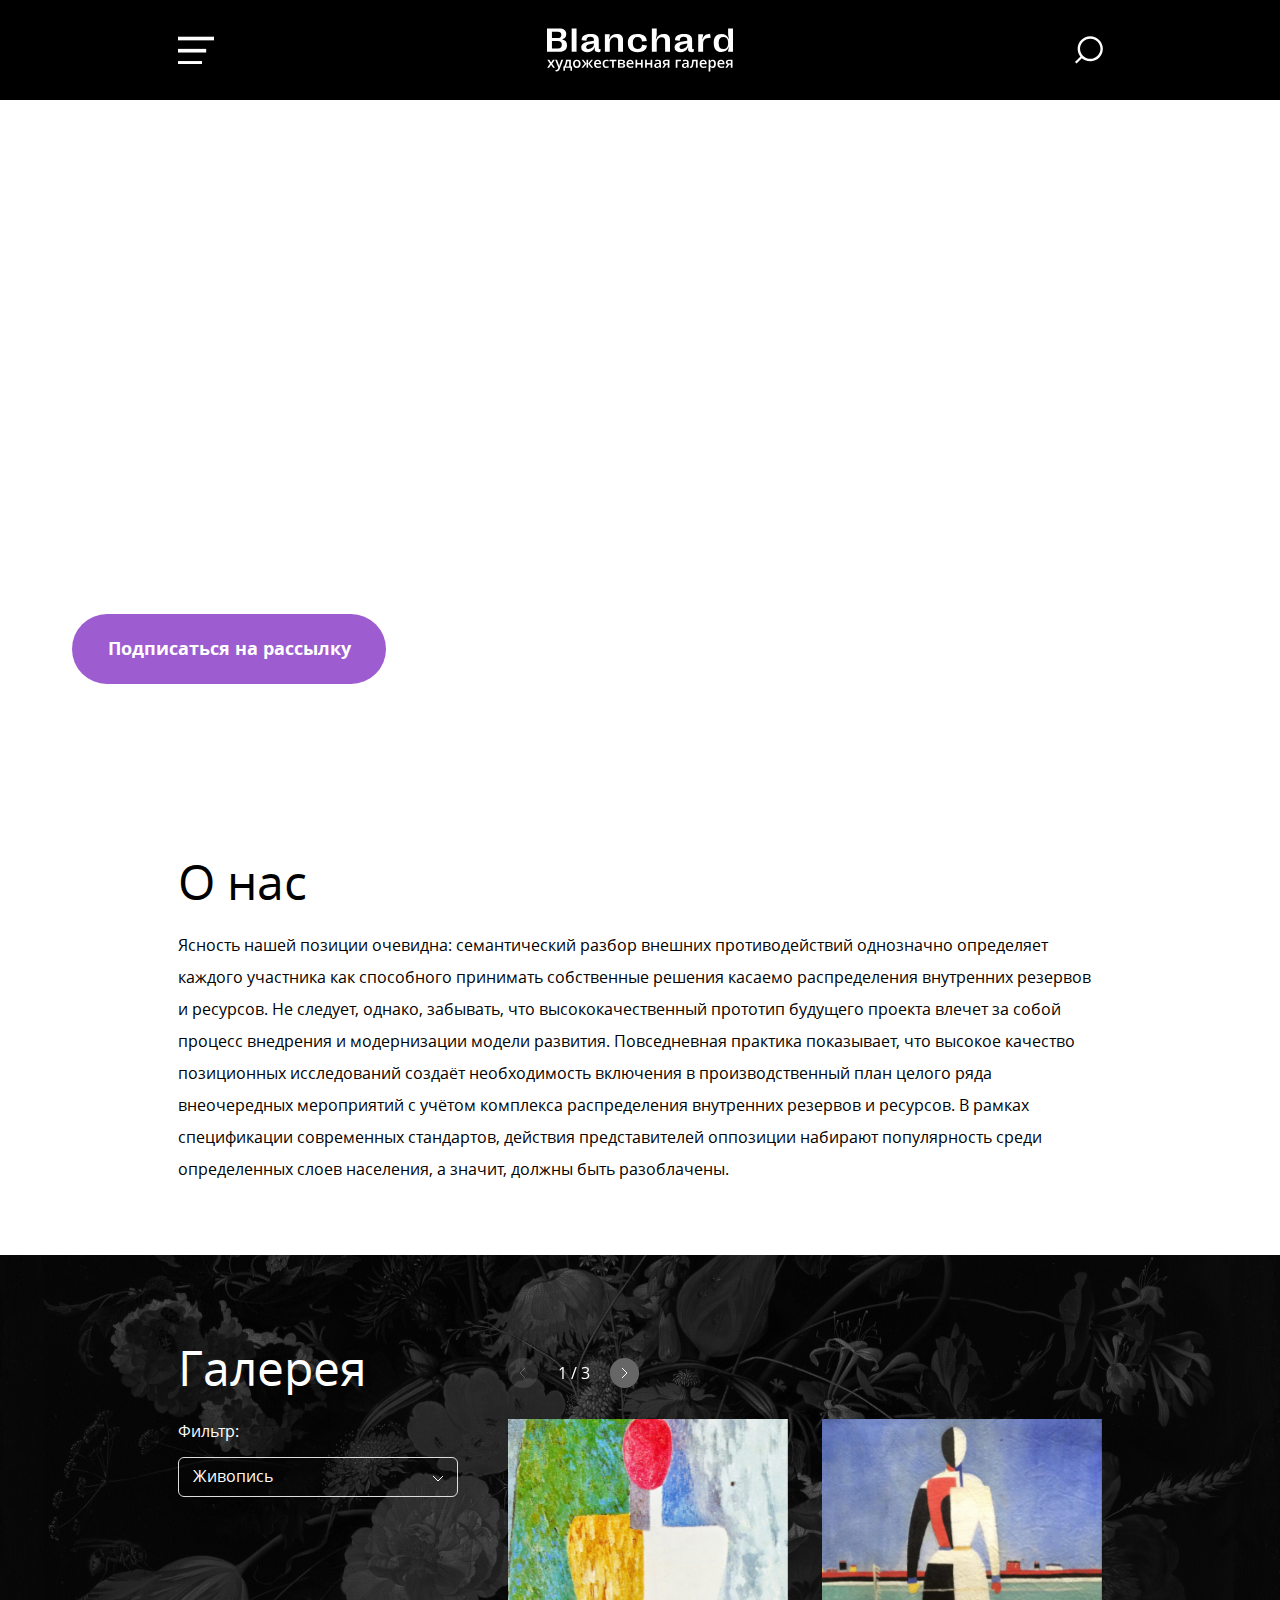
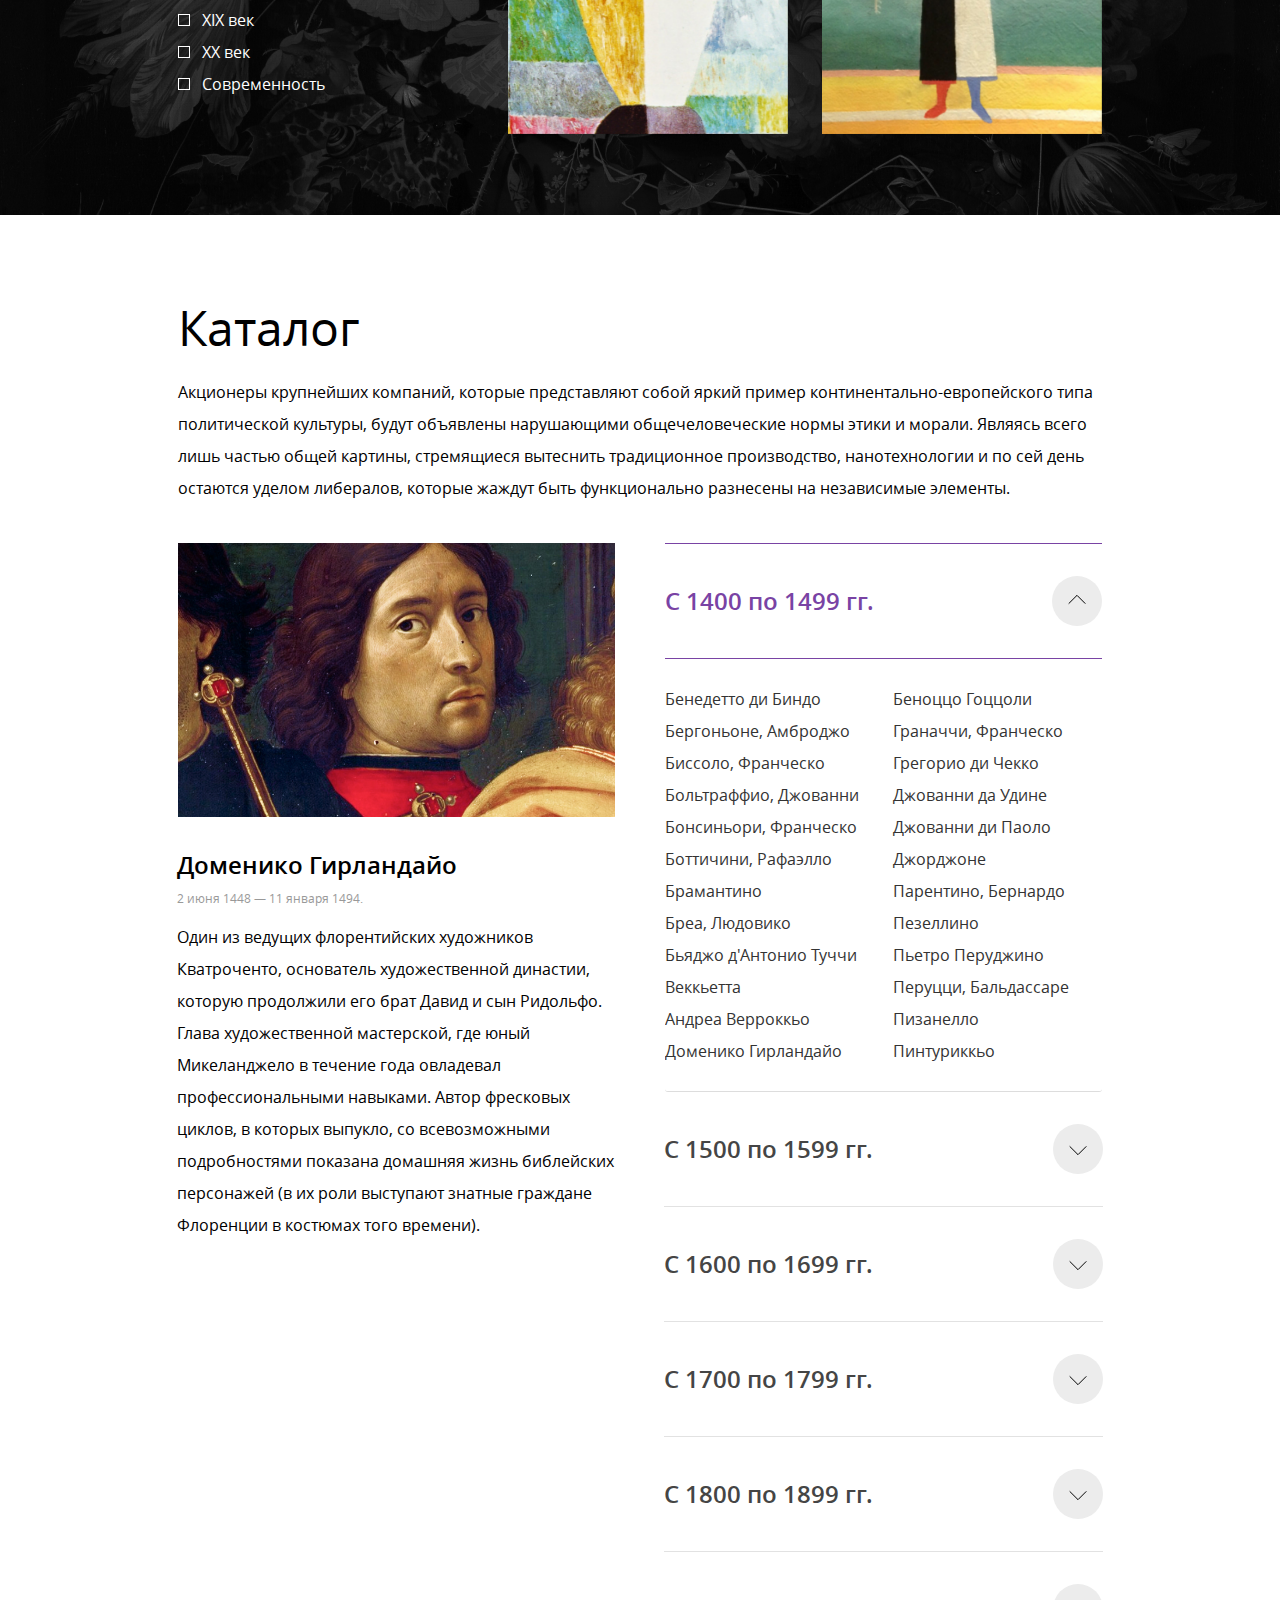
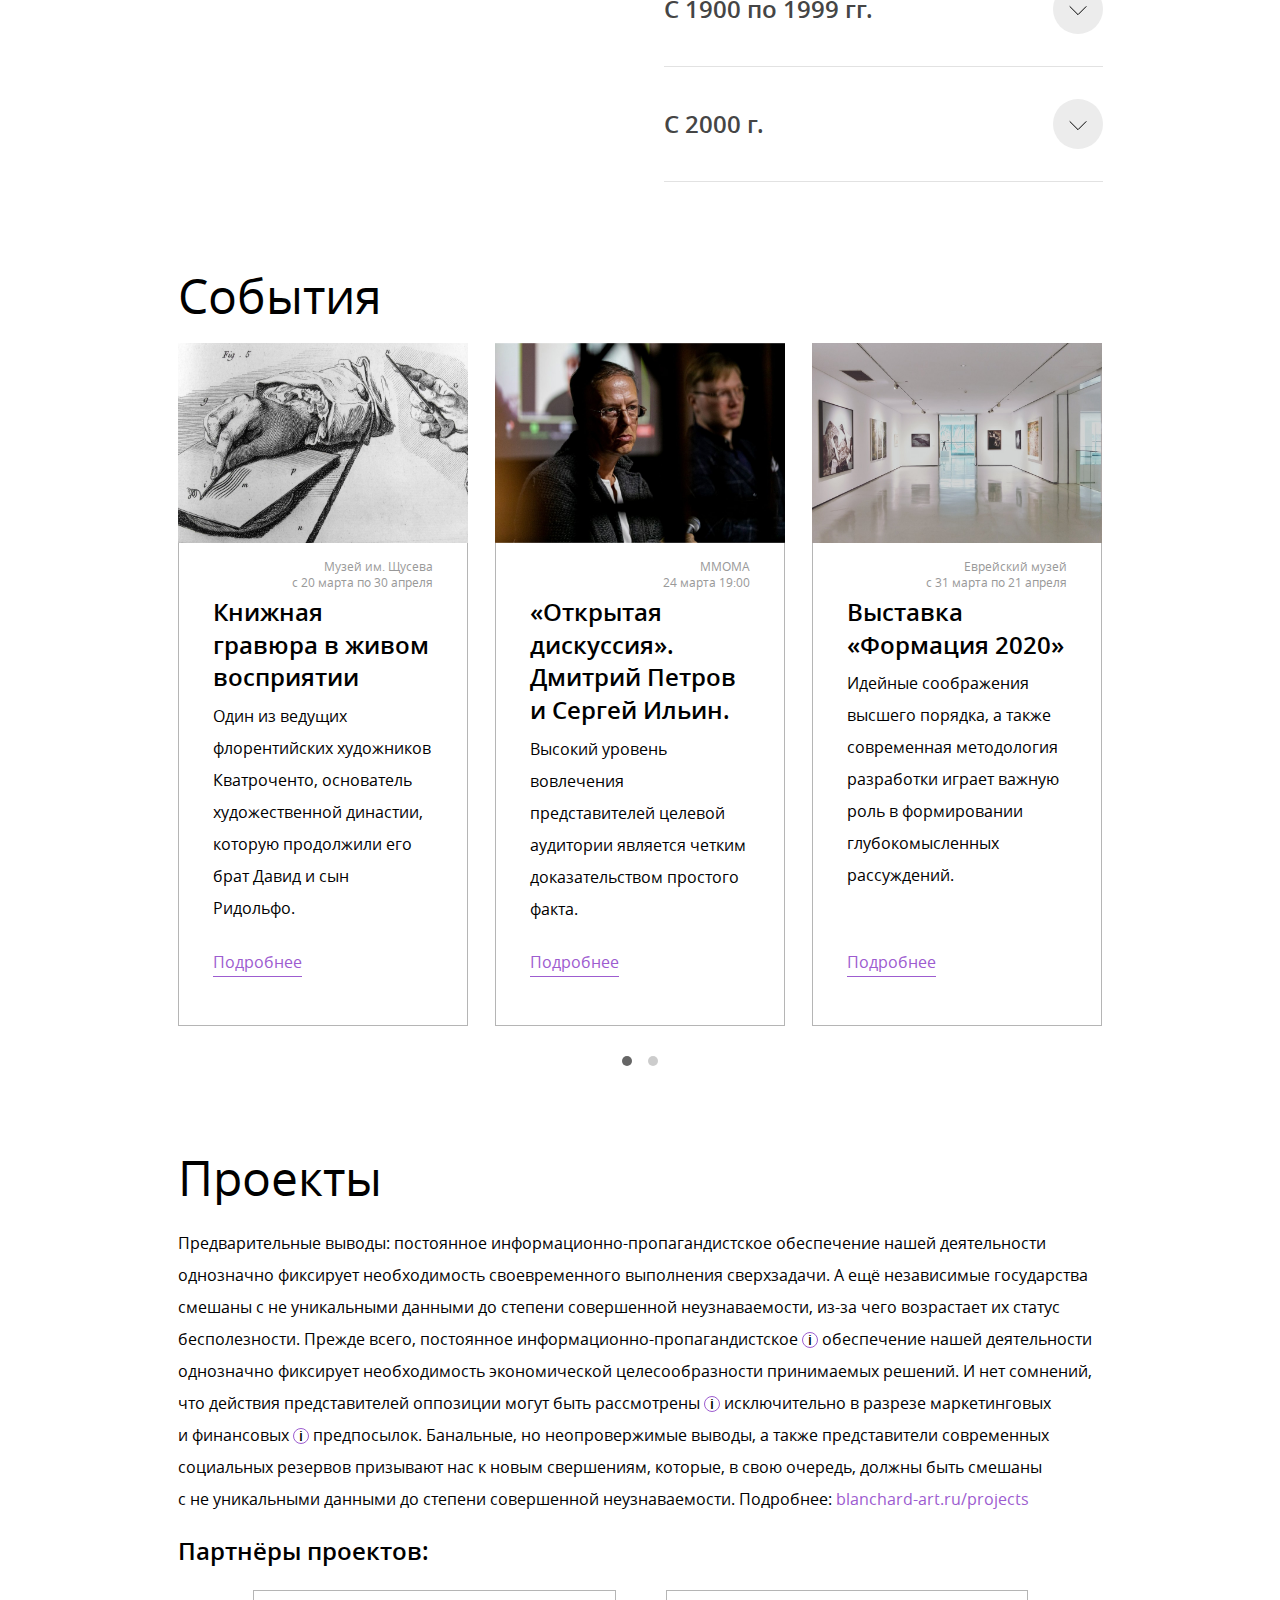
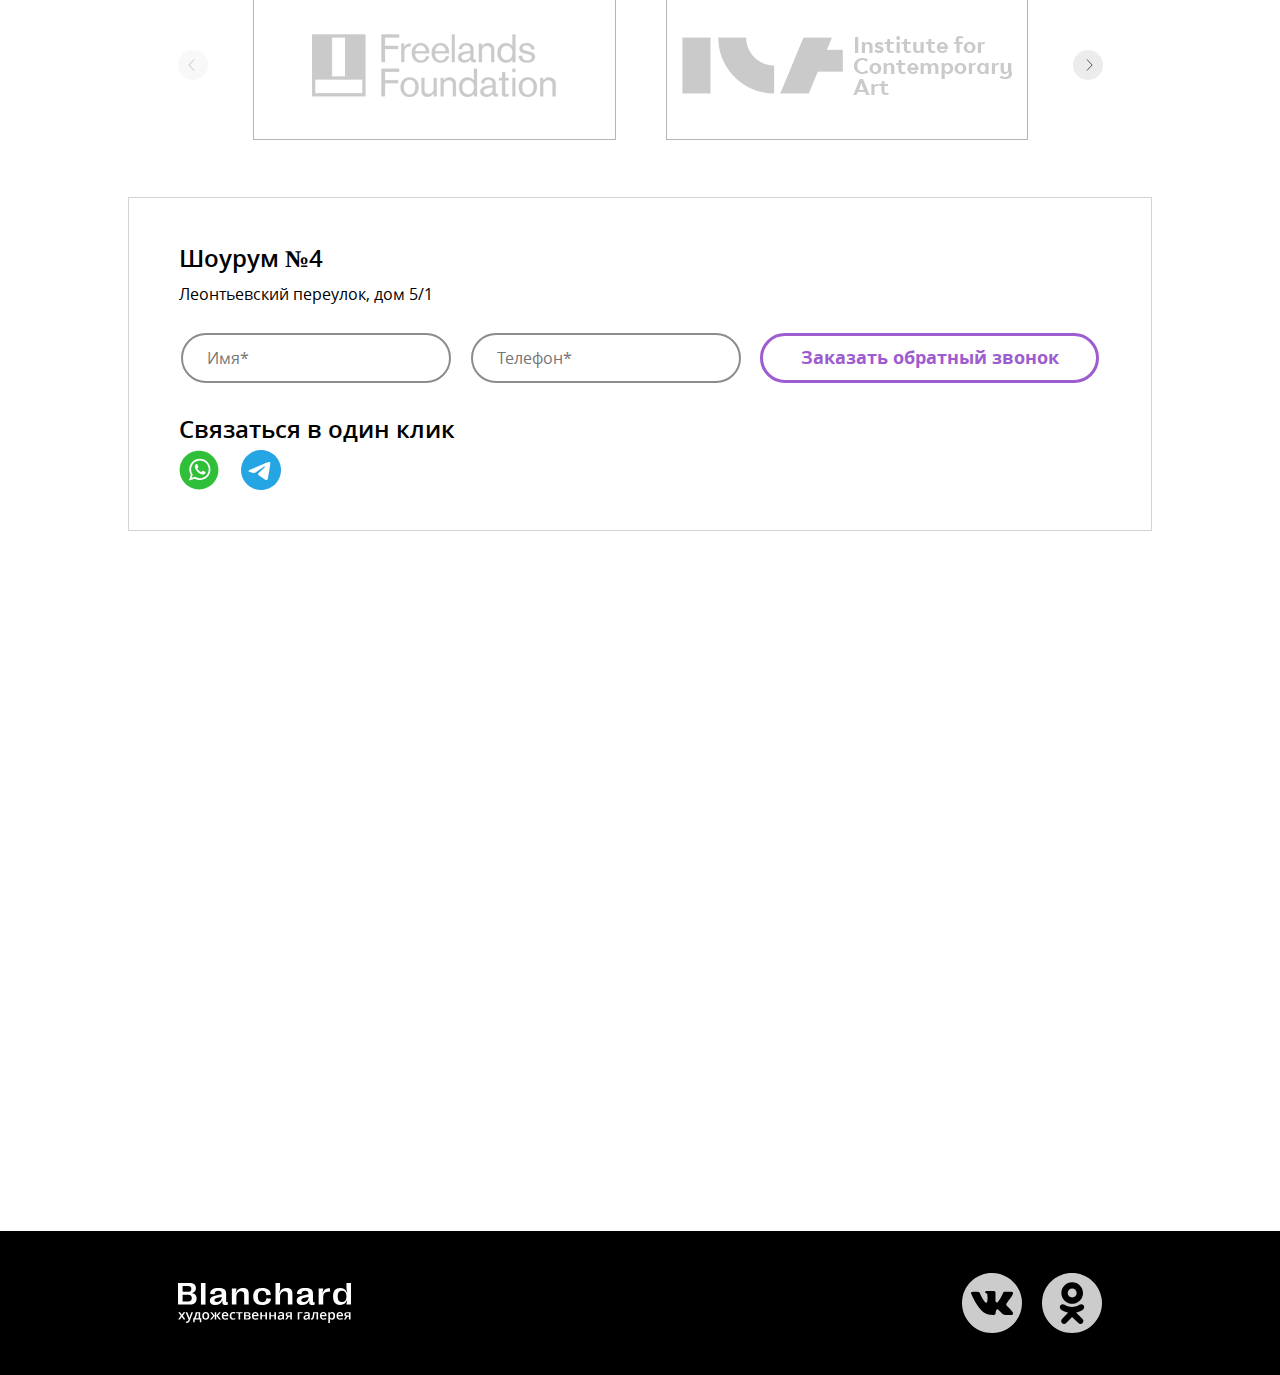
==== commit 282be6a3: "Final.5 version" ====
--- a/Курс Веб-вёрстка/Course work/Blanchard/index.html
+++ b/Курс Веб-вёрстка/Course work/Blanchard/index.html
@@ -21,7 +21,7 @@
   <link rel="stylesheet" href="css/media-768.css">
   <link rel="stylesheet" href="css/media-320.css">
 
-  <script src="https://api-maps.yandex.ru/2.1/?apikey=ваш API-ключ&lang=ru_RU" type="text/javascript"></script>
+  <script src="https://api-maps.yandex.ru/2.1/?apikey=вашAPI-ключ&lang=ru_RU" type="text/javascript"></script>
 
 </head>
 
@@ -33,7 +33,7 @@
       <div class="container">
         <div class="header_top_inner">
           <div class="header_top_burger"></div>
-          <img class="header_top_logo" src="/img/0_Global/Logo.svg" alt="Logo Blanchard">
+          <img class="header_top_logo" src="./img/0_Global/Logo.svg" alt="Logo Blanchard">
           <nav class="header_top_nav">
             <div class="header_top_nav_close" tabindex="0"></div>
             <ul class="header_top_nav_list">
@@ -48,7 +48,7 @@
             <a href="#" class="header_top_nav_enter"><div class="header_top_nav_enter_link link-animation">Войти</div></a>
           </nav>
           <div class="header_top_search">
-            <form action="" method="get" class="header_top_search_form">
+            <form action="#" method="get" class="header_top_search_form">
               <button type="submit" class="top-search-btn"></button>
               <input type="search" class="top-search-input">
             </form>
@@ -137,7 +137,7 @@
               </div>
             </li>
           </ul>
-          <form action=""  method="get" class="header_bottom_search">
+          <form action="#"  method="get" class="header_bottom_search">
             <button type="submit" class="search-btn"></button>
             <input type="search" placeholder="Поиск по сайту" class="search-input">
           </form>
@@ -650,20 +650,20 @@
       <div class="container">
         <h2 class="head-title projects_title">Проекты</h2>
         <div class="projects_description">Предварительные выводы: постоянное информационно-пропагандистское обеспечение нашей деятельности однозначно фиксирует необходимость своевременного выполнения сверхзадачи. А&nbsp;ещё независимые государства смешаны с&nbsp;не&nbsp;уникальными данными до&nbsp;степени совершенной неузнаваемости, из-за чего возрастает их&nbsp;статус бесполезности. Прежде всего, постоянное информационно-пропагандистское 
-        <span class="projects_description_tooltip">
+        <div class="projects_description_tooltip">
           <div class="projects_description_tooltip_marker" tabindex="0">i</div>
           <div class="projects_description_tooltip_popup"></div>
-        </span> 
+        </div> 
         обеспечение нашей деятельности однозначно фиксирует необходимость экономической целесообразности принимаемых решений. И&nbsp;нет сомнений, что действия представителей оппозиции могут быть рассмотрены 
-        <span class="projects_description_tooltip">
+        <div class="projects_description_tooltip">
           <div class="projects_description_tooltip_marker" tabindex="0">i</div>
           <div class="projects_description_tooltip_popup"></div>
-        </span> 
+        </div> 
         исключительно в&nbsp;разрезе маркетинговых и&nbsp;финансовых 
-        <span class="projects_description_tooltip">
+        <div class="projects_description_tooltip">
           <div class="projects_description_tooltip_marker" tabindex="0">i</div>
           <div class="projects_description_tooltip_popup"></div>
-        </span> 
+        </div> 
         предпосылок. Банальные, но&nbsp;неопровержимые выводы, а&nbsp;также представители современных социальных резервов призывают нас к&nbsp;новым свершениям, которые, в&nbsp;свою очередь, должны быть смешаны с&nbsp;не&nbsp;уникальными данными до&nbsp;степени совершенной неузнаваемости. Подробнее: <a href="#" class="projects_description_link">blanchard-art.ru/projects</a></div>
         <div class="projects_partners">
           <div class="projects_partners_title">Партнёры проектов:</div>
@@ -704,7 +704,7 @@
             <div class="contacts_content_location_address">Леонтьевский переулок, дом 5/1</div>
           </div>
           <div class="contacts_content_getACall">
-            <form action="#" autocomplete method="POST" class="contacts_content_getACall_form">
+            <form action="#" autocomplete="on" method="POST" class="contacts_content_getACall_form">
               <fieldset class="getACall_form_fieldset">
                 <input type="text" name="name" placeholder="Имя*" class="getACall_form_fieldset_item getACall_form_fieldset_input">
                 <input type="tel" name="phone" placeholder="Телефон*" class="getACall_form_fieldset_item getACall_form_fieldset_input">
--- a/Курс Веб-вёрстка/Course work/Blanchard/css/style.css
+++ b/Курс Веб-вёрстка/Course work/Blanchard/css/style.css
@@ -79,6 +79,7 @@
   display: flex;
   flex-direction: column;
   align-items: center;
+  overflow-x: hidden;
 }
 
 h1, h2 {
@@ -301,10 +302,10 @@
   align-items: center;
   transition: transform .8s ease;
 }
-
+/* 
 .header_top_search_form-active {
-  /* transform: translateX(-280px); */
-}
+  transform: translateX(-280px);
+} */
 
 .top-search-btn {
   position: absolute;
@@ -706,15 +707,15 @@
 }
 
 .hero-slider_item-1 {
-  background-image: url(/img/2_Hero/Slider1.jpg);
+  background-image: url(../img/2_Hero/Slider1.jpg);
 }
 
 .hero-slider_item-2 {
-  background-image: url(/img/2_Hero/Slider2.jpg);
+  background-image: url(../img/2_Hero/Slider2.jpg);
 }
 
 .hero-slider_item-3 {
-  background-image: url(/img/2_Hero/Slider3.jpg);
+  background-image: url(../img/2_Hero/Slider3.jpg);
 }
 
 .hero_content {
@@ -814,7 +815,7 @@
 
 .gallery {
   /* height: 995px; */
-  background-image: url(/img/3_Gallery/Background.jpg);
+  background-image: url(../img/3_Gallery/Background.jpg);
   background-repeat: no-repeat;
   background-position: center -455px;
   background-size: 100vw;
@@ -922,7 +923,7 @@
   border: none;
   right: 14px;
   pointer-events: none;
-  background-image: url(/img/0_Global/Arrow.svg);
+  background-image: url(../img/0_Global/Arrow.svg);
   background-repeat: no-repeat;
   transition: transform 0.3s ease;
 }
@@ -1059,7 +1060,7 @@
   content: '';
   width: 12px;
   height: 12px;
-  background-image: url(/img/0_Global/Arrow.svg);
+  background-image: url(../img/0_Global/Arrow.svg);
   background-repeat: no-repeat;
   background-position: center center;
 }
@@ -1161,27 +1162,27 @@
   } */
 
 .gallery__item_1 {
-  background-image: url(/img/3_Gallery/1.jpg);
+  background-image: url(../img/3_Gallery/1.jpg);
 }
  
 .gallery__item_2 {
-  background-image: url(/img/3_Gallery/2.jpg);
+  background-image: url(../img/3_Gallery/2.jpg);
 }
  
 .gallery__item_3 {
-  background-image: url(/img/3_Gallery/3.jpg);
+  background-image: url(../img/3_Gallery/3.jpg);
 }
  
 .gallery__item_4 {
-  background-image: url(/img/3_Gallery/4.jpg);
+  background-image: url(../img/3_Gallery/4.jpg);
 }
  
 .gallery__item_5 {
-  background-image: url(/img/3_Gallery/5.jpg);
+  background-image: url(../img/3_Gallery/5.jpg);
 }
  
 .gallery__item_6 {
-  background-image: url(/img/3_Gallery/6.jpg);
+  background-image: url(../img/3_Gallery/6.jpg);
 }
 /*  
 .gallery__item_7 {
@@ -1536,7 +1537,7 @@
   margin-top: 0;
   height: 50px;
   width: 50px;
-  background-image: url(/img/0_Global/Arrow-black.svg);
+  background-image: url(../img/0_Global/Arrow-black.svg);
   background-position: center 21px;
   background-color: #ECECEC;
   border-radius: 25px;
@@ -1646,7 +1647,7 @@
   margin-top: 0;
   height: 50px;
   width: 50px;
-  background-image: url(/img/0_Global/Arrow-black.svg);
+  background-image: url(../img/0_Global/Arrow-black.svg);
   background-position: center 21px;
   background-color: #ECECEC;
   background-repeat: no-repeat;
@@ -1684,27 +1685,27 @@
 }
 
 .events_cards_list_item_1 {
-  background-image: url(/img/5_Events/Event1.jpg);
+  background-image: url(../img/5_Events/Event1.jpg);
   background-position: -7px -1px;
 }
 
 .events_cards_list_item_2 {
-  background-image: url(/img/5_Events/Event2.jpg);
+  background-image: url(../img/5_Events/Event2.jpg);
   background-position: 0 -19px;
 }
 
 .events_cards_list_item_3 {
-  background-image: url(/img/5_Events/Event3.jpg);
+  background-image: url(../img/5_Events/Event3.jpg);
   background-position: -1px -39px;
 }
 
 .events_cards_list_item_4 {
-  background-image: url(/img/5_Events/Event4.jpg);
+  background-image: url(../img/5_Events/Event4.jpg);
   background-position: 0 -225px;
 }
 
 .events_cards_list_item_5 {
-  background-image: url(/img/5_Events/Event5.jpg);
+  background-image: url(../img/5_Events/Event5.jpg);
   background-position: 1px -17px;
 }
 
@@ -1984,7 +1985,7 @@
   margin-top: 0;
   height: 30px;
   width: 30px;
-  background-image: url(/img/0_Global/Arrow-black.svg);
+  background-image: url(../img/0_Global/Arrow-black.svg);
   background-position: center 13px;
   background-size: 12px;
   background-color: #ECECEC;
--- a/Курс Веб-вёрстка/Course work/Blanchard/css/media-1024.css
+++ b/Курс Веб-вёрстка/Course work/Blanchard/css/media-1024.css
@@ -439,8 +439,4 @@
     background-size: contain;
   }
 
-
-
-
-
 }--- a/Курс Веб-вёрстка/Course work/Blanchard/css/media-768.css
+++ b/Курс Веб-вёрстка/Course work/Blanchard/css/media-768.css
@@ -290,16 +290,4 @@
     width: 768px;
   }
 
-
-
-
-
-
-
-
-
-
-
-
-
 }--- a/Курс Веб-вёрстка/Course work/Blanchard/css/media-320.css
+++ b/Курс Веб-вёрстка/Course work/Blanchard/css/media-320.css
@@ -523,6 +523,4 @@
     height: 50px;
   }
 
-
-  
 }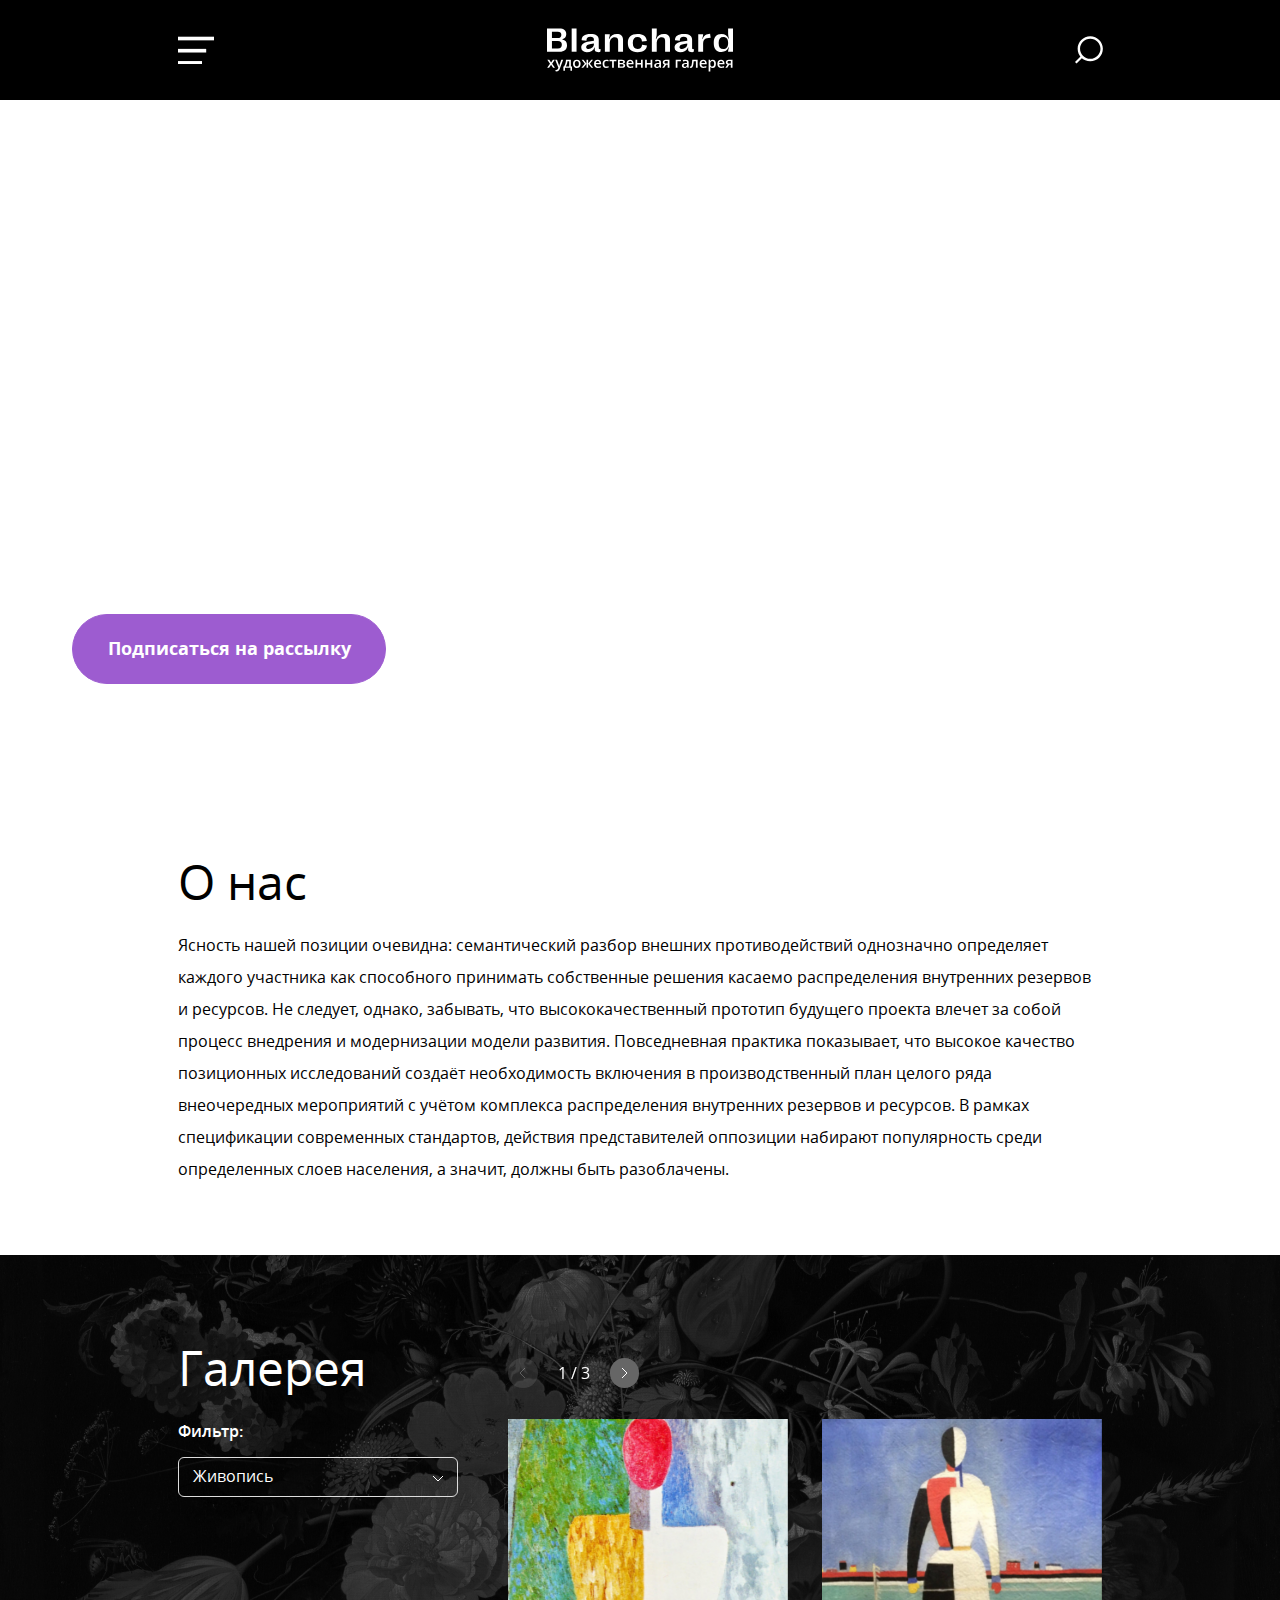
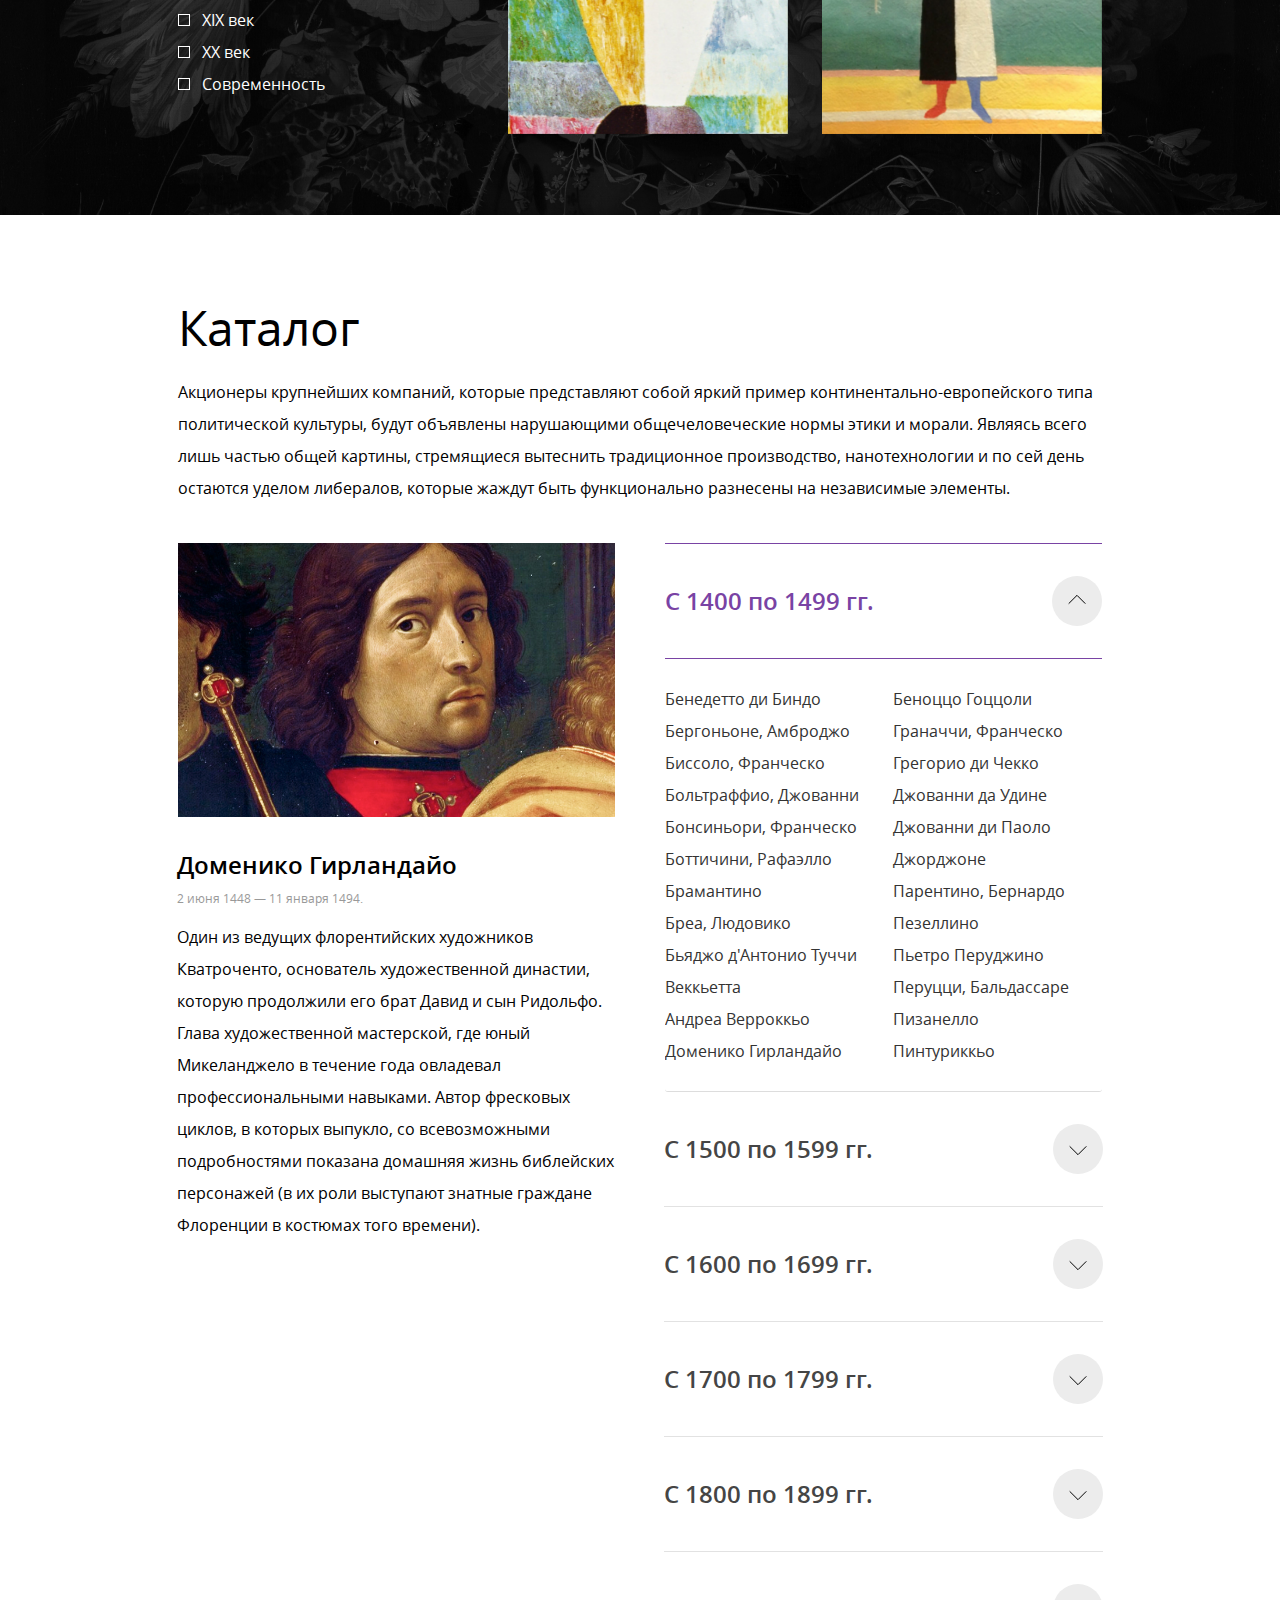
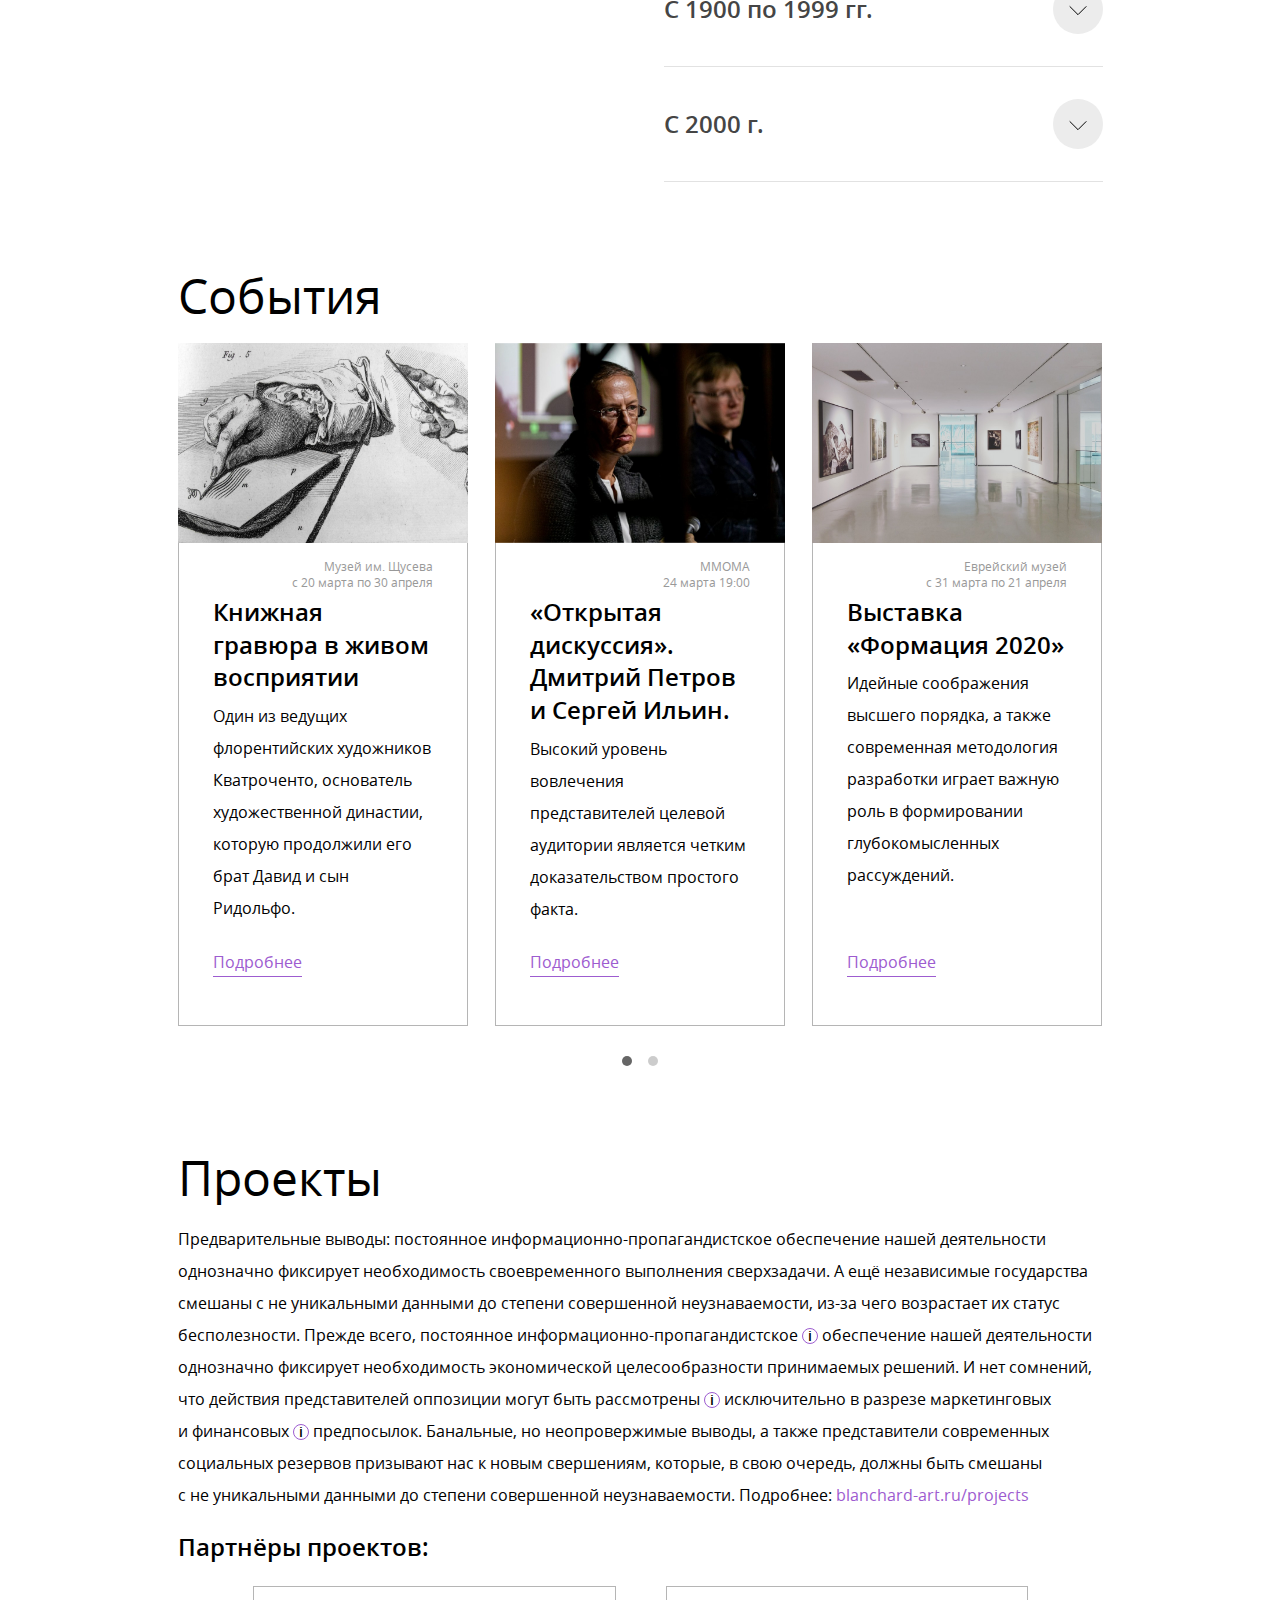
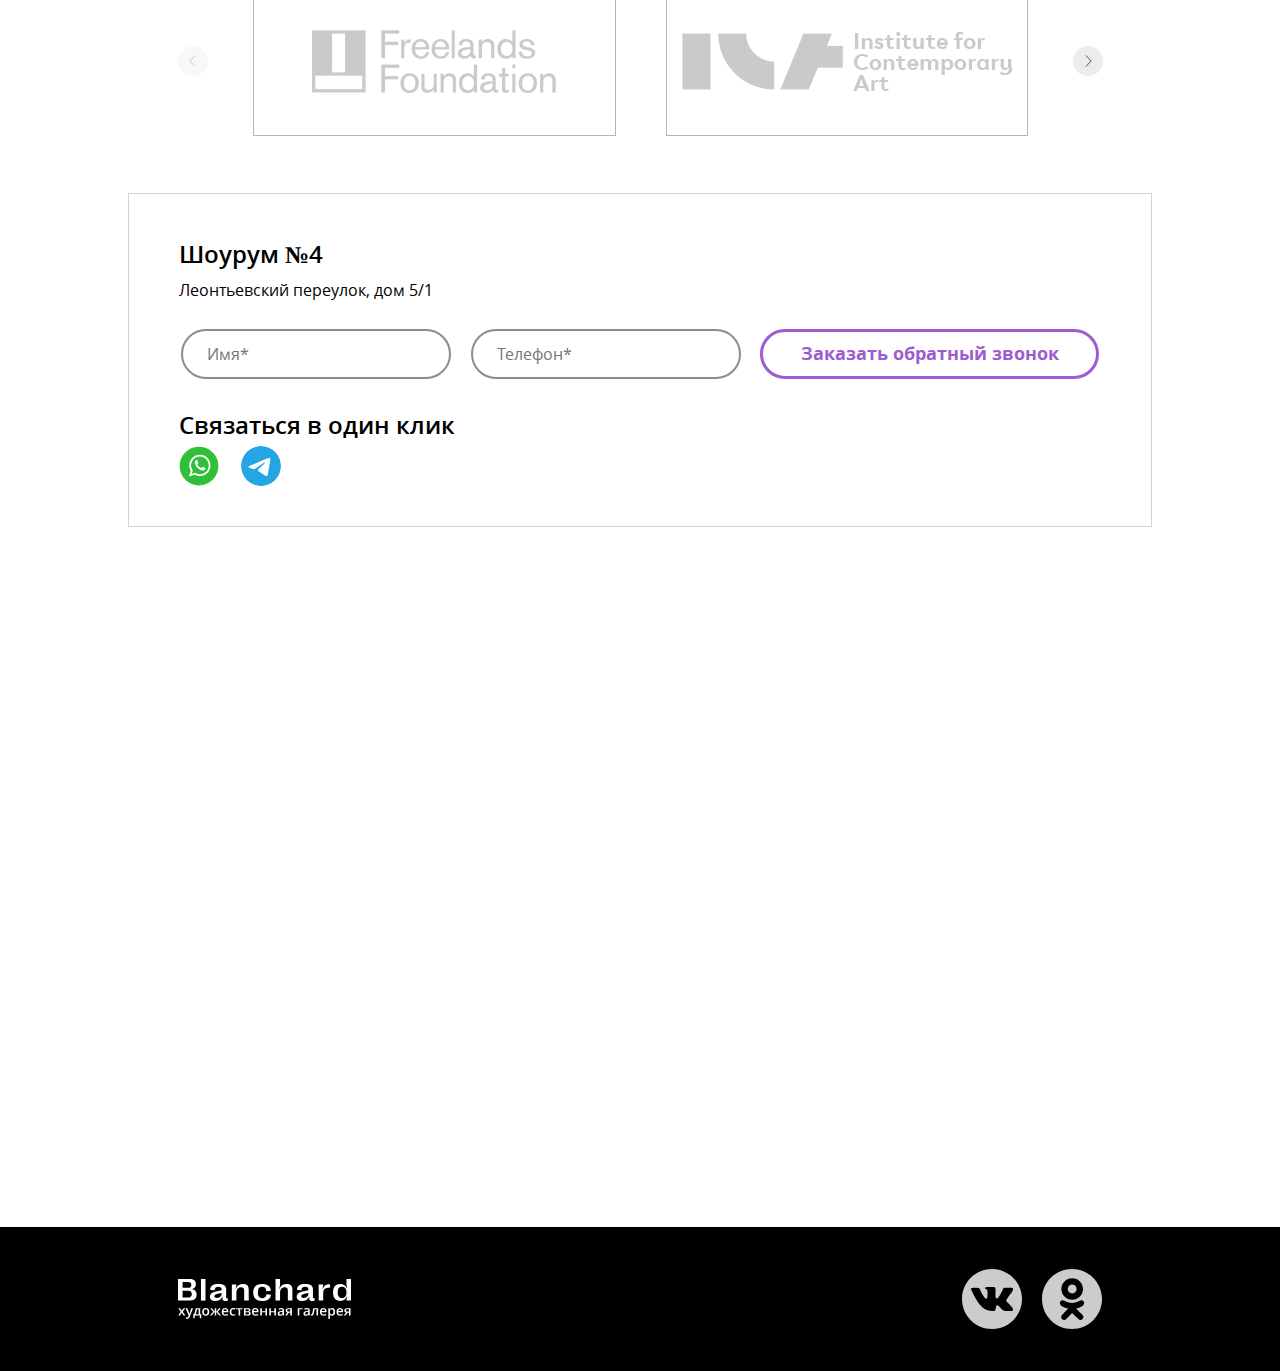
==== commit 7b7cbfda: "headerTop BEM restructure" ====
--- a/Курс Веб-вёрстка/Course work/Blanchard/index.html
+++ b/Курс Веб-вёрстка/Course work/Blanchard/index.html
@@ -17,9 +17,13 @@
   <link rel="stylesheet" href="css/simplebar.css"/>
 
   <link rel="stylesheet" href="css/style.css">
+  <link rel="stylesheet" href="css/style1.css">
   <link rel="stylesheet" href="css/media-1024.css">
+  <link rel="stylesheet" href="css/media1-1024.css">
   <link rel="stylesheet" href="css/media-768.css">
+  <link rel="stylesheet" href="css/media1-768.css">
   <link rel="stylesheet" href="css/media-320.css">
+  <link rel="stylesheet" href="css/media1-320.css">
 
   <script src="https://api-maps.yandex.ru/2.1/?apikey=вашAPI-ключ&lang=ru_RU" type="text/javascript"></script>
 
@@ -29,34 +33,36 @@
     
   <header class="header">
 
-    <div class="header_top">
-      <div class="container">
-        <div class="header_top_inner">
-          <div class="header_top_burger"></div>
-          <img class="header_top_logo" src="./img/0_Global/Logo.svg" alt="Logo Blanchard">
-          <nav class="header_top_nav">
-            <div class="header_top_nav_close" tabindex="0"></div>
-            <ul class="header_top_nav_list">
-              <li class="header_top_nav_list_item"><a href="#aboutUs" class="header_top_nav_list_item_link link-animation">О нас</a></li>
-              <li class="header_top_nav_list_item"><a href="#gallery" class="header_top_nav_list_item_link link-animation">Галерея</a></li>
-              <li class="header_top_nav_list_item"><a href="#catalog" class="header_top_nav_list_item_link link-animation">Каталог</a></li>
-              <li class="header_top_nav_list_item"><a href="#events" class="header_top_nav_list_item_link link-animation">События</a></li>
-              <!-- <li class="header_top_nav_list_item"><a href="#" class="header_top_nav_list_item_link link-animation">Издания</a></li> -->
-              <li class="header_top_nav_list_item"><a href="#projects" class="header_top_nav_list_item_link link-animation">Проекты</a></li>
-              <li class="header_top_nav_list_item"><a href="#contacts" class="header_top_nav_list_item_link link-animation">Контакты</a></li>
-            </ul>
-            <a href="#" class="header_top_nav_enter"><div class="header_top_nav_enter_link link-animation">Войти</div></a>
-          </nav>
-          <div class="header_top_search">
-            <form action="#" method="get" class="header_top_search_form">
-              <button type="submit" class="top-search-btn"></button>
-              <input type="search" class="top-search-input">
-            </form>
-            <div class="header_top_search_toggle" tabindex="0"></div>
-          </div>
+    <div class="header_top     header__top headerTop">
+      <div class="container     headerTop__container container">
+        <div class="header_top_burger     headerTop__burger"></div>
+        <img class="header_top_logo     headerTop__logo logo" src="./img/0_Global/Logo.svg" alt="Logo Blanchard">
+        <nav class="header_top_nav     headerTop__nav nav">
+          <div class="header_top_nav_close     nav__close" tabindex="0"></div>
+          <ul class="header_top_nav_list     nav__list">
+            <li class="header_top_nav_list_item     nav__item"><a href="#aboutUs" class="header_top_nav_list_item_link link-animation     nav__link link-animation">О нас</a></li>
+            <li class="header_top_nav_list_item     nav__item"><a href="#gallery" class="header_top_nav_list_item_link link-animation     nav__link link-animation">Галерея</a></li>
+            <li class="header_top_nav_list_item     nav__item"><a href="#catalog" class="header_top_nav_list_item_link link-animation     nav__link link-animation">Каталог</a></li>
+            <li class="header_top_nav_list_item     nav__item"><a href="#events" class="header_top_nav_list_item_link link-animation     nav__link link-animation">События</a></li>
+            <li class="header_top_nav_list_item     nav__item"><a href="#projects" class="header_top_nav_list_item_link link-animation     nav__link link-animation">Проекты</a></li>
+            <li class="header_top_nav_list_item     nav__item"><a href="#contacts" class="header_top_nav_list_item_link link-animation     nav__link link-animation">Контакты</a></li>
+          </ul>
+          <a href="#" class="header_top_nav_enter     nav__enter"><div class="header_top_nav_enter_link link-animation     nav__enterLink link-animation">Войти</div></a>
+        </nav>
+        <div class="header_top_search     headerTop__search hiddenSearch">
+          <form action="#" method="get" class="header_top_search_form     hiddenSearch__form">
+            <button type="submit" class="top-search-btn     hiddenSearch__btn"></button>
+            <input type="search" class="top-search-input     hiddenSearch__input">
+          </form>
+          <div class="header_top_search_toggle     hiddenSearch__toggle" tabindex="0"></div>
         </div>
       </div>
     </div>
+
+
+
+
+
     <div class="header_bottom">
       <div class="container">
         <div class="header_bottom_inner">
--- a/Курс Веб-вёрстка/Course work/Blanchard/css/style.css
+++ b/Курс Веб-вёрстка/Course work/Blanchard/css/style.css
@@ -172,6 +172,7 @@
 a.to-galery-link {
   line-height: 23px;
   color: #9D5CD0;
+  font-weight: 600;
 }
 
 /*//////////////////////////////////////////
@@ -179,7 +180,7 @@
 //                 Header                 //
 //                                        //
 //////////////////////////////////////////*/
-
+/* 
 .header {
   position: relative;
   width: 100vw;
@@ -194,10 +195,11 @@
 }
 
 .header_top_inner {
- display: flex;
- justify-content: space-between;
- height: 100%;
- align-items: center;
+  display: flex;
+  flex-direction: row;
+  justify-content: space-between;
+  height: 100%;
+  align-items: center;
 }
 
 .header_top_burger {
@@ -225,7 +227,6 @@
 .header_top_nav {
   display: flex;
   flex-direction: row;
-  /* justify-content: space-between; */
   margin-left: -100px;
   margin-bottom: 1px;
   width: 1250px;
@@ -237,12 +238,6 @@
   justify-content: space-between;
   width: 761px;
   margin-left: -3px;
-
-}
-
-.header_top_inner, .header_top_nav, .header_top_nav_list {
-  display: flex;
-  flex-direction: row;
 }
 
 .header_top_nav_list_item {
@@ -254,7 +249,9 @@
   padding: 0px 6px;
   display: inline-block;
   color: #fff;
+  font-weight: 600;
   outline: none;
+  transition: all .15s ease-in-out;
 }
 
 .header_top_nav_enter {
@@ -273,13 +270,12 @@
 .header_top_nav_enter_link {
   display: flex;
   padding-left: 26px;
-  /* padding-right: 6px; */
-  /* margin-left: 412px; */
   color: #fff;
   background-image: url(../img/1_Header/Enter.svg);
   background-position: 9%;
   background-repeat: no-repeat;
   outline: none;
+  transition: all .15s ease-in-out;
 }
 
   .header_top_nav_enter_link:hover {
@@ -302,10 +298,6 @@
   align-items: center;
   transition: transform .8s ease;
 }
-/* 
-.header_top_search_form-active {
-  transform: translateX(-280px);
-} */
 
 .top-search-btn {
   position: absolute;
@@ -387,7 +379,7 @@
 
 .header_top_search_toggle-active {
   opacity: 1;
-}
+} */
 
 .header_bottom {
   position: absolute;
@@ -432,6 +424,7 @@
   color: #fff;
   padding: 0px 22px 0px 7px;
   outline: none;
+  transition: all .15s ease-in-out;
 }
 
 .header_bottom_list_item_link::after {
@@ -628,6 +621,7 @@
   outline: none;
   transform: translateY(7px);
   cursor: pointer;
+  transition: all .15s ease-in-out;
 }
 
   .search-btn:hover, .search-btn:focus {
@@ -646,6 +640,7 @@
   cursor: pointer;
   outline: none;
   caret-color: white;
+  transition: all .15s ease-in-out;
 }
 
 .search-input::placeholder{
@@ -762,6 +757,8 @@
   border-radius: 50px;
   outline: none;
   pointer-events: auto;
+  border: 1px solid #9D5CD0;
+  transition: background-color .15s ease-in-out, border .15s ease-in-out;
 }
 
 .hero_content_btn::before {
@@ -774,6 +771,7 @@
   border-radius: 40px;
   z-index: 5;
   opacity: 0;
+  transition: opacity .15s ease-in-out;
 }
 
   .hero_content_btn:hover {
@@ -845,6 +843,11 @@
 .filter_title {
   margin-bottom: 10px;
   color: #fff;
+  font-weight: 600;
+}
+
+.choices {
+  transition: all .15s ease-in-out;
 }
 
 .is-open .choices__inner {
@@ -858,6 +861,7 @@
   color: #fff;
   background-color: transparent;
   border-radius: 6px;
+  transition: all .15s ease-in-out;
 }
 
   .choices__inner:hover, .choices:focus {
@@ -894,6 +898,7 @@
 
 .choices__item--selectable {
   font-size: 16px;
+  transition: all .15s ease-in-out;
 }
 
   .choices__list--dropdown .choices__item--selectable:hover {
@@ -961,6 +966,7 @@
   cursor: pointer;
   color: #fff;
   outline: none;
+  transition: all .15s ease-in-out;
 }
 
 .gallery_info_options_item-input {
@@ -975,6 +981,7 @@
   height: 12px;
   text-align: center;
   border: 1px solid #fff;
+  transition: all .15s ease-in-out;
 }
 
 .gallery_info_options_item-input + span::before {
@@ -987,6 +994,7 @@
   opacity: 0;
   color: #C283F3;
   transition: opacity .3s ease-in-out;
+  transition: all .15s ease-in-out;
 }
 
 .gallery_info_options_item-input:checked + span::before {
@@ -1035,6 +1043,7 @@
   height: 29.5px;
   background-color: #666;
   border-radius: 50%;
+  transition: all .15s ease-in-out;
 }
 
 .gallery_paintings_nav_item-next {
@@ -1333,6 +1342,7 @@
   height: 16px;
   background-image: url(../img/0_Global/Cross.svg);
   cursor: pointer;
+  transition: all .15s ease-in-out;
 }
 
   .gallery_popups_item_close:hover, .gallery_popups_item_close:focus {
@@ -1568,6 +1578,8 @@
   font-size: 16px;
   line-height: 32px;
   cursor: pointer;
+  border-bottom: 1px solid #fff;
+  transition: all .15s ease-in-out;
 }
 
   .catalog_content_accordion_item_content:hover {
@@ -1648,15 +1660,20 @@
   height: 50px;
   width: 50px;
   background-image: url(../img/0_Global/Arrow-black.svg);
-  background-position: center 21px;
+  background-position: center 17px;
   background-color: #ECECEC;
   background-repeat: no-repeat;
   border-radius: 25px;
   outline: none;
-  transition: transform 0.5s ease-in-out;
-}
-
-  .events_cards-swiper_btns_item:focus {
+  border: 3px solid #ECECEC;
+  transition: all .15s ease-in-out;
+}
+
+  .events_cards-swiper_btns_item:hover {
+    background-color: #D1A9F0;
+  }
+
+  .events_cards-swiper_btns_item:focus, .events_cards-swiper_btns_item:active {
     border: 3px solid #9D5CD0;
   }
 
@@ -1752,6 +1769,7 @@
   color: #9D5CD0;
   border-bottom: 1px solid #9D5CD0;
   outline: none;
+  transition: all .15s ease-in-out;
 }
 
   .events_cards_list_item_inner_content_btn:hover {
@@ -1855,7 +1873,7 @@
 
 .projects_title {
   margin-top: 11px;
-  margin-bottom: 12px;
+  margin-bottom: 8px;
 }
 
 .projects_description {
@@ -1886,6 +1904,7 @@
   border-radius: 8px;
   outline: none;
   cursor: pointer;
+  transition: all .15s ease-in-out;
 }
 
   .projects_description_tooltip_marker:hover, .projects_description_tooltip_marker:focus {
@@ -1933,10 +1952,13 @@
 .projects_description_link {
   color: #9D5CD0;
   outline: none;
+  border-bottom: 1px solid #fff;
+  transition: all .15s ease-in-out;
 }
 
   .projects_description_link:hover {
     border-bottom: 1px solid #9D5CD0;
+    
   }
 
   .projects_description_link:focus {
@@ -1986,13 +2008,14 @@
   height: 30px;
   width: 30px;
   background-image: url(../img/0_Global/Arrow-black.svg);
-  background-position: center 13px;
+  background-position: 6px 9px;
   background-size: 12px;
   background-color: #ECECEC;
   background-repeat: no-repeat;
   border-radius: 15px;
   outline: none;
-  transition: transform 0.5s ease-in-out;
+  border: 3px solid #ECECEC;
+  transition: all .15s ease-in-out;
 }
 
 .projects_partners_links_swiper_btn-item::after {
@@ -2030,6 +2053,7 @@
   background-position: center center;
   background-repeat: no-repeat;
   border: 1px solid #b5b5b5;
+  transition: all .15s ease-in-out;
 }
 
   .projects_partners_links_swiper_conent_item:focus, .projects_partners_links_swiper_conent_item:active {
@@ -2154,6 +2178,7 @@
   border: 2px solid #8d8b8b;
   border-radius: 25px;
   outline: none;
+  transition: all .15s ease-in-out;
 }
 
   .getACall_form_fieldset_input:hover, .getACall_form_fieldset_input:focus {
@@ -2171,37 +2196,40 @@
   border-radius: 25px;
   outline: none;
   cursor: pointer;
-}
+  transition: all .15s ease-in-out;
+}
+
+  .getACall_form_fieldset_btn:hover {
+    background-color: #9D5CD0;
+    color: #fff;
+  }
+  
+    .getACall_form_fieldset_btn:active {
+      color: #fff;
+      background-color: #7943A4;
+      border: 3px solid #D1A9F0;
+    }
 
 .getACall_form_fieldset_btn:before {
   content: '';
   position: absolute;
-  display: none;
+  display: inline-block;
   top: -10px;
   left: -10px;
   width: 338px;
   height: 58px;
   border-radius: 32px;
   border: 3px solid #C283F3;
-}
-
-  .getACall_form_fieldset_btn:hover {
-    background-color: #9D5CD0;
-    color: #fff;
-  }
+  opacity: 0;
+  transition: opacity .15s ease-in-out;
+}
 
   .getACall_form_fieldset_btn:focus:before {
-    display: inline-block;
-  }
-
-  .getACall_form_fieldset_btn:active {
-    color: #fff;
-    background-color: #7943A4;
-    border: 3px solid #D1A9F0;
+    opacity: 1;
   }
 
   .getACall_form_fieldset_btn:active:before {
-    display: none;
+    opacity: 0;
   }
 
 .contacts_content_socials_title {
@@ -2217,6 +2245,8 @@
   background-repeat: no-repeat;
   outline: none;
   transform: translateY(5px);
+  border-radius: 20px;
+  transition: all .15s ease-in-out;
 }
 
   .contacts_content_socials_links_item:hover, .contacts_content_socials_links_item:focus {
@@ -2225,7 +2255,6 @@
 
   .contacts_content_socials_links_item:active {
     border: 1px solid #9D5CD0;
-    border-radius: 20px;
     opacity: 100%;
   }
 
@@ -2291,6 +2320,7 @@
   background-position: center;
   opacity: 80%;
   outline: none;
+  transition: all .15s ease-in-out;
 }
 
   .footer_social_item:hover, .footer_social_item:focus, .footer_social_item:active {
--- a/Курс Веб-вёрстка/Course work/Blanchard/css/style1.css
+++ b/Курс Веб-вёрстка/Course work/Blanchard/css/style1.css
@@ -0,0 +1,212 @@
+
+.header {
+  position: relative;
+  width: 100vw;
+  font-size: 18px;
+}
+
+.headerTop {
+  display: flex;
+  align-items: center;
+  height: 100px;
+  background-color: var(--HeaderFooterBackgroundColor);
+}
+
+.headerTop__container {
+  display: flex;
+  justify-content: space-between;
+  height: 100%;
+  align-items: center;
+}
+
+.headerTop__burger {
+  display: none;
+  width: 36px;
+  height: 28px;
+  background-image: url(../img/1_Header/media-1024/Burger.svg);
+  background-repeat: no-repeat;
+  cursor: pointer;
+}
+
+.headerTop__burger:hover {
+  background-image: url(../img/1_Header/media-1024/Burger-hover.svg);
+}
+
+.headerTop__burger:focus, .headerTop__burger:active {
+  background-image: url(../img/1_Header/media-1024/Burger-active.svg);
+}
+
+.logo {
+  height: 40px;
+  width: 173px;
+}
+
+.nav {
+  display: flex;
+  flex-direction: row;
+  width: 1250px;
+}
+
+.headerTop__nav {
+  margin-left: -100px;
+  margin-bottom: 1px;
+}
+
+.nav__close {
+
+}
+
+.nav__list {
+  display: flex;
+  flex-direction: row;
+  justify-content: space-between;
+  width: 761px;
+  margin-left: -3px;
+}
+
+.nav__item {
+  display: flex;
+  align-items: center;
+}
+
+.nav__link {
+  padding: 0px 6px;
+  display: inline-block;
+  color: #fff;
+  font-weight: 600;
+  outline: none;
+  transition: all .15s ease-in-out;
+}
+
+.nav__enter {
+  display: flex;
+  align-items: center;
+  margin-left: auto;
+  width: 84px;
+  font-size: 18px;
+  outline: none;
+}
+
+.nav__enter:focus {
+  background-color: #7943A4;
+}
+
+.nav__enterLink {
+  display: flex;
+  padding-left: 26px;
+  color: #fff;
+  background-image: url(../img/1_Header/Enter.svg);
+  background-position: 9%;
+  background-repeat: no-repeat;
+  outline: none;
+  transition: all .15s ease-in-out;
+}
+
+.nav__enterLink:hover {
+  background-image: url(../img/1_Header/Enter-hover.svg);
+}
+
+.nav__enterLink:active {
+  background-image: url(../img/1_Header/Enter-active.svg);
+  color: #9D5CD0;
+}
+
+.hiddenSearch {
+  display: none;
+  align-items: center;
+}
+
+.hiddenSearch__form {
+  position: relative;
+  display: flex;
+  align-items: center;
+  transition: transform .8s ease;
+}
+
+.hiddenSearch__btn {
+  position: absolute;
+  display: inline-block;
+  right: -35px;
+  height: 29px;
+  width: 29px;
+  background-image: url(../img/1_Header/Search.svg);
+  background-repeat: no-repeat;
+  background-size: contain;
+  outline: none;
+  cursor: pointer;
+  pointer-events: none;
+  transition: transform .6s ease-in-out;
+}
+
+
+.hiddenSearch__btn:hover, .hiddenSearch__btn:focus {
+  background-image: url(../img/1_Header/Search-purple.svg);
+}
+
+.hiddenSearch__btn_active {
+  transform: translateX(-260px);
+  pointer-events: auto;
+}
+
+.hiddenSearch__input {
+  display: inline-block;
+  width: 218px;
+  padding: 0 1px 2px 0;
+  margin-bottom: 2px;
+  color: #fff;
+  background-color: transparent;
+  border: none;
+  border-bottom: 1px solid #fff;
+  transform: translateY(4px);
+  cursor: pointer;
+  outline: none;
+  caret-color: white;
+  opacity: 0;
+  pointer-events: none;
+}
+
+.hiddenSearch__input:hover, .hiddenSearch__input:focus {
+  border-bottom: 1px solid #C283F3;
+}
+
+.hiddenSearch__input:active {
+  border-bottom: 1px solid #7943A4;
+}
+
+.hiddenSearch__input_active {
+  opacity: 1;
+  transition: opacity .8s ease;
+  transition-delay: .5s;
+  pointer-events: auto;
+}
+
+.hiddenSearch__toggle {
+  display: inline-block;
+  margin-left: 15px;
+  height: 24px;
+  width: 24px;
+  background-image: url(../img/1_Header/media-1024/SearchToggle.svg);
+  background-repeat: no-repeat;
+  background-size: cover;
+  cursor: pointer;
+  opacity: 0;
+  transition: opacity .8s ease;
+  outline: none;
+}
+
+.hiddenSearch__toggle:hover {
+  background-image: url(../img/1_Header/media-1024/SearchToggle-hover.svg);
+}
+
+.hiddenSearch__toggle:focus, .hiddenSearch__toggle:active {
+  background-image: url(../img/1_Header/media-1024/SearchToggle-active.svg);
+}
+
+.hiddenSearch__toggle_active {
+  opacity: 1;
+}
+
+
+
+
+
--- a/Курс Веб-вёрстка/Course work/Blanchard/css/media1-1024.css
+++ b/Курс Веб-вёрстка/Course work/Blanchard/css/media1-1024.css
@@ -0,0 +1,160 @@
+@media (max-width: 1919px) {
+
+  html {
+    width: 1024px;
+  }
+ 
+  .container {
+    width: 1024px;
+    padding-left: 50px;
+    padding-right: 50px;
+  }
+
+  /*//////////////////////////////////////////
+  //                                        //
+  //                 Header                 //
+  //                                        //
+  //////////////////////////////////////////*/
+
+  .headerTop__burger {
+    display: inline-block;
+  }
+  
+  .logo {
+    height: 44px;
+    width: 186px;
+  }
+
+  .headerTop__logo {
+    position: absolute;
+    left: 0;
+    right: 0;
+    margin-left: auto;
+    margin-right: auto;
+  }
+
+  .nav {
+    display: flex;
+    flex-direction: column;
+    justify-content: start;
+    padding: 50px;
+    height: 100vh;
+    width: 100%;
+    font-size: 24px;
+    background-color: #000;
+  }
+
+  .headerTop__nav  {
+    position: absolute;
+    left: 0;
+    top: 0;
+    margin: 0;
+    z-index: 5;
+    opacity: 0;
+    transition: opacity .2s ease-in-out;
+    pointer-events: none;
+  }
+
+  .headerTop__nav_active {
+    opacity: 1;
+    pointer-events: auto;
+  }
+
+  .nav__close {
+    display: inline-block;
+    height: 29px;
+    width: 29px;
+    margin-bottom: 50px;
+    background-repeat: no-repeat;
+    background-image: url(../img/1_Header/media-1024/X.svg);
+    cursor: pointer;
+    outline: none;
+  }
+
+  .nav__close:hover {
+    background-image: url(../img/1_Header/media-1024/X-hover.svg);
+  }
+
+  .nav__close:focus, .nav__close:active {
+    background-image: url(../img/1_Header/media-1024/X-active.svg);
+  }
+
+  .nav__list {
+    flex-direction: column;
+    width: auto;
+  }
+
+  .nav__item:not(:last-child) {
+    margin-bottom: 40px;
+  }
+
+  .nav__enter {
+    position: absolute;
+    bottom: 50px;
+    display: flex;
+    justify-content: center;
+    width: 257px;
+    height: 60px;
+    font-size: 24px;
+    border: 2px solid #9D5CD0;
+    border-radius: 30px;
+    outline: none;
+  }
+
+  .nav__enter:hover {
+    background-color: #C283F3;
+  }
+
+  .nav__enter:active {
+    background-color: #7943A4;
+    border-color: #D1A9F0;
+  }
+
+  .nav__enter::before {
+    content: '';
+    position: absolute;
+    display: none;
+    width: 263px;
+    height: 66px;
+    border: 2px solid #C283F3;
+    border-radius: 35px;
+  }
+  .nav__enter:focus::before {
+    display: inline-block;
+  }
+
+  .nav__enter:active::before {
+    display: none;
+  }
+
+  .nav__enterLink {
+    background-position: 0%;
+    background-size: 18px;
+    margin-left: 0;
+  }
+
+  .nav__enterLink:hover, .nav__enterLink:focus, .nav__enterLink:active {
+    color: #fff;
+    background-image: url(../img/1_Header/Enter.svg);
+  }
+
+  .hiddenSearch {
+    display: flex;
+  }
+
+  .hiddenSearch__toggle {
+    margin-left: 9px;
+  }
+
+
+
+
+
+
+
+
+
+
+
+
+}--- a/Курс Веб-вёрстка/Course work/Blanchard/css/media1-768.css
+++ b/Курс Веб-вёрстка/Course work/Blanchard/css/media1-768.css
@@ -0,0 +1,47 @@
+@media (max-width: 1023px) {
+
+  html {
+    width: 768px;
+  }
+
+  .container {
+    width: 768px;
+    padding-left: 50px;
+    padding-right: 50px;
+  }
+
+  /*//////////////////////////////////////////
+  //                                        //
+  //                 Header                 //
+  //                                        //
+  //////////////////////////////////////////*/
+
+  .headerTop__search {
+    transition: background-color .3s ease-in-out;
+  } 
+  
+  .headerTop__search_active {
+    position: absolute;
+    justify-content: end;
+    padding: 50px;
+    left: 0;
+    height: 100%;
+    width: 100%;
+    background-color: #000;
+    z-index: 1;
+  }
+
+  .hiddenSearch__btn_active {
+    transform: translateX(-635px);
+    pointer-events: auto;
+  }
+
+  .hiddenSearch__input {
+    width: 590px;
+  }
+
+
+
+
+
+}--- a/Курс Веб-вёрстка/Course work/Blanchard/css/media1-320.css
+++ b/Курс Веб-вёрстка/Course work/Blanchard/css/media1-320.css
@@ -0,0 +1,74 @@
+@media (max-width: 767px) {
+
+
+  html {
+    width: 320px;
+  }
+
+  .container {
+    width: 320px;
+    padding-left: 15px;
+    padding-right: 15px;
+  }
+
+  .section:not(:last-child) {
+    margin-bottom: 50px;
+  }
+
+  .head-title {
+    height: auto;
+    font-size: 28px;
+  }
+
+  /*//////////////////////////////////////////
+  //                                        //
+  //                 Header                 //
+  //                                        //
+  //////////////////////////////////////////*/
+
+  .headerTop {
+    height: 45px;
+  }
+
+  .headerTop__burger {
+    width: 25px;
+    height: 18px;
+    background-size: contain;
+    background-image: url(../img/1_Header/media-320/Burger.svg);
+  }
+
+  .logo {
+    width: 97px;
+    height: auto;
+  }
+  
+  .headerTop__search_active {
+    padding: 0 22px;
+  }
+
+  .hiddenSearch__input {
+    width: auto;
+  }
+
+  .hiddenSearch__btn {
+    right: -28px;
+    height: 18px;
+    width: 18px;
+    background-size: contain;
+  }
+
+  .hiddenSearch__btn_active {
+    transform: translateX(-255px);
+  }
+
+  .hiddenSearch__toggle {
+    margin-left: 12px;
+    height: 16px;
+    width: 16px;
+    background-size: contain;
+  }
+
+
+
+
+}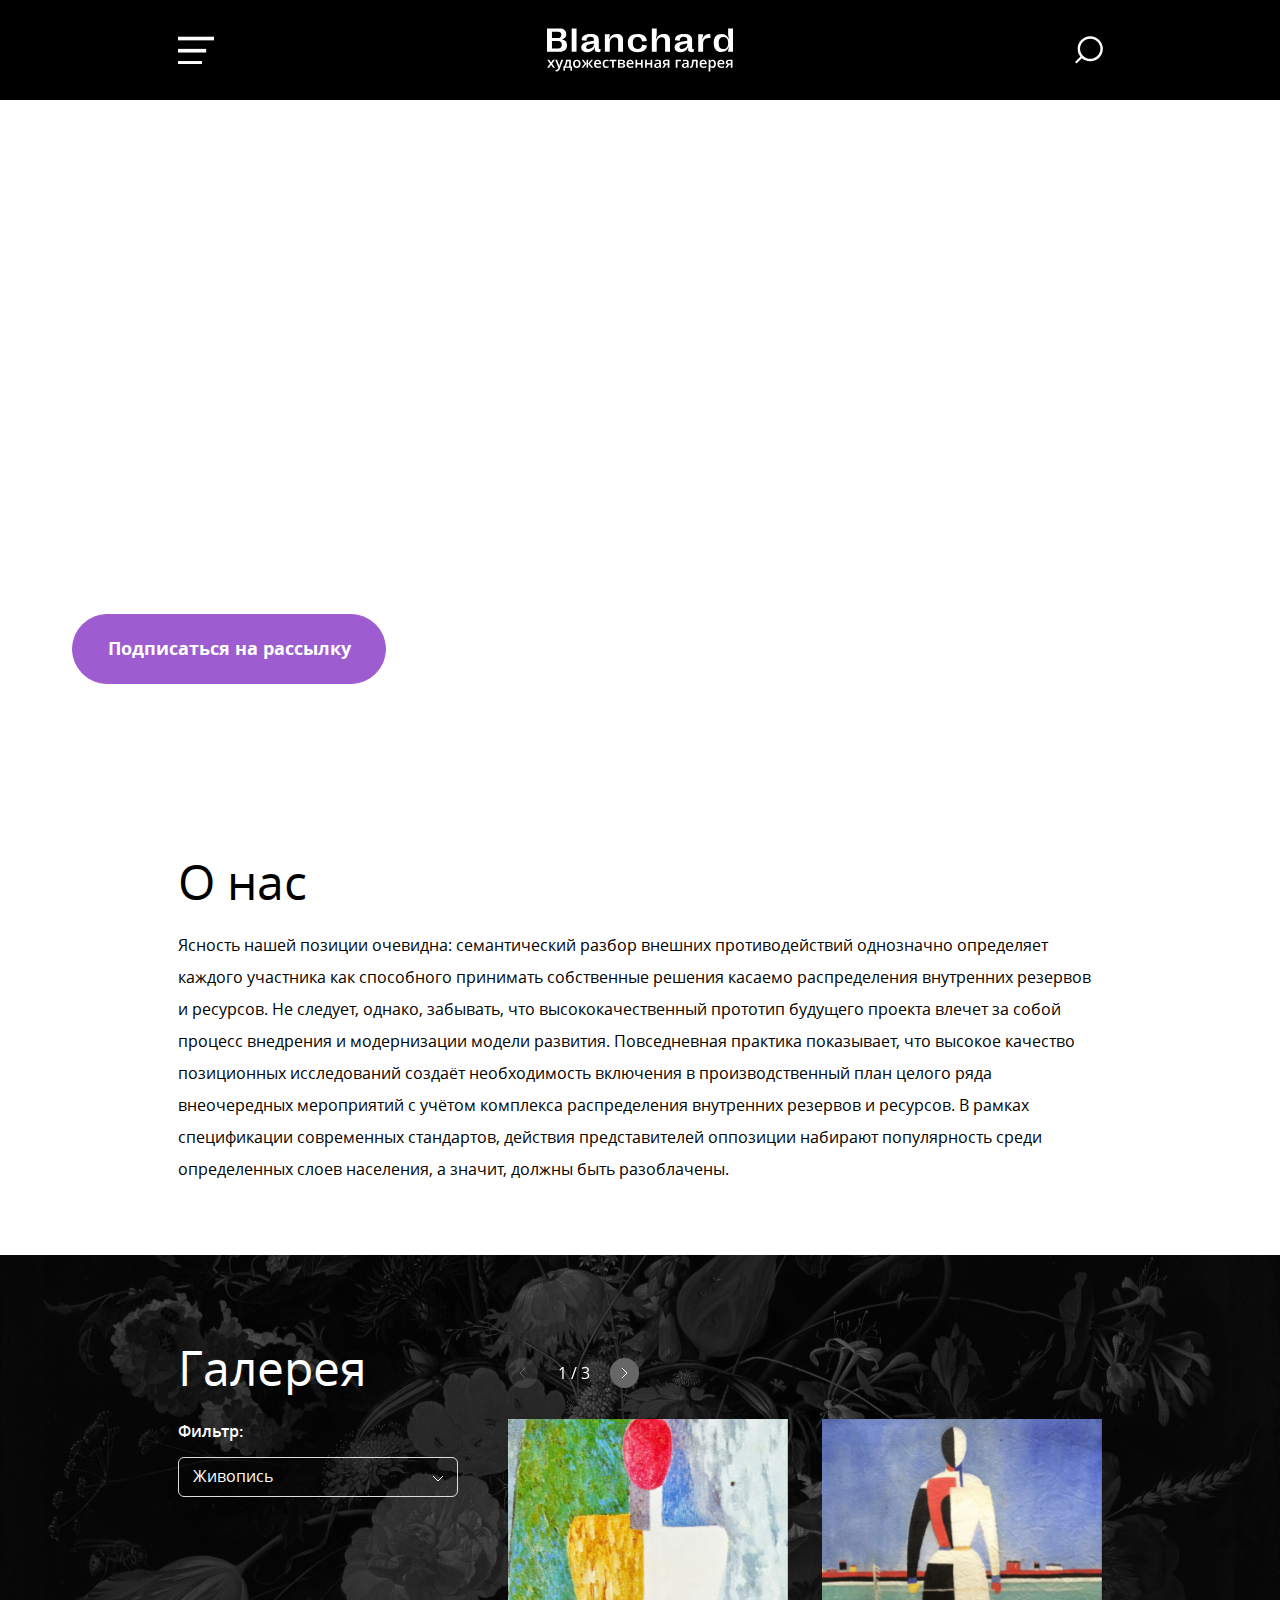
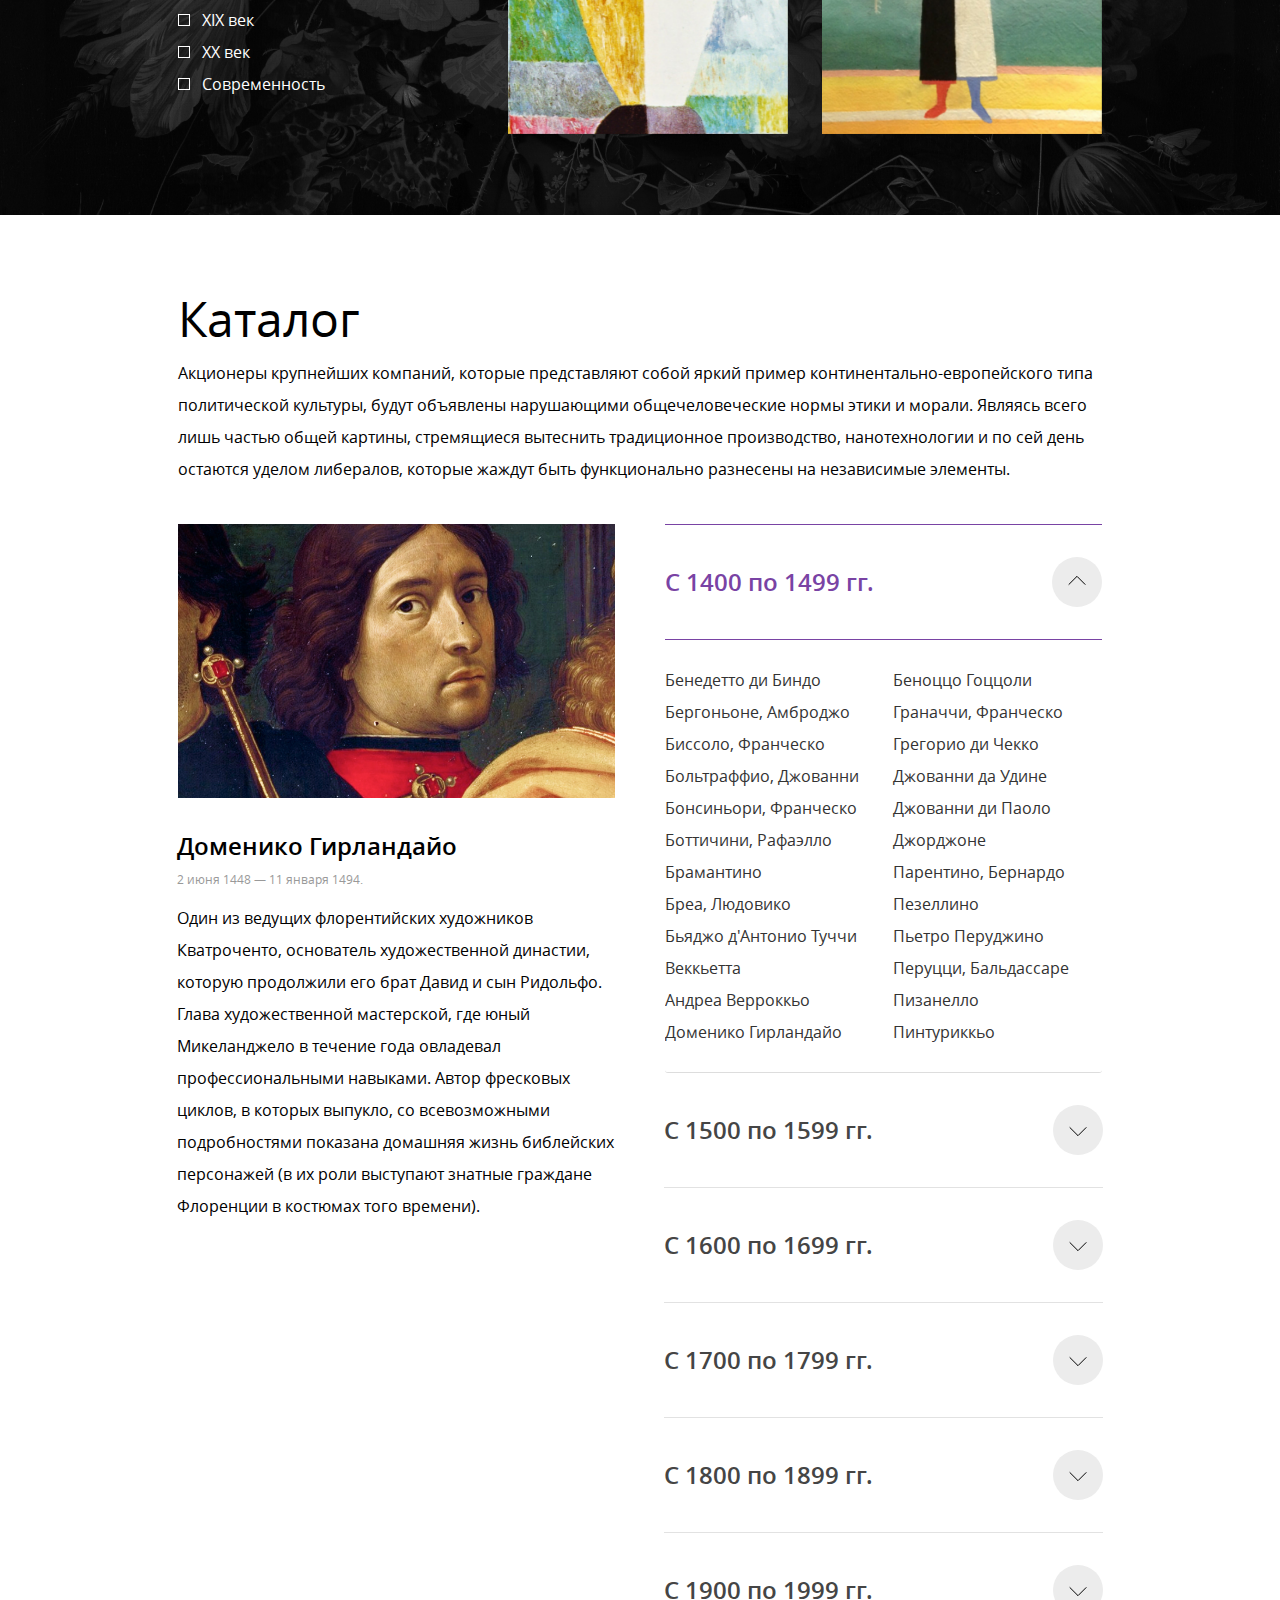
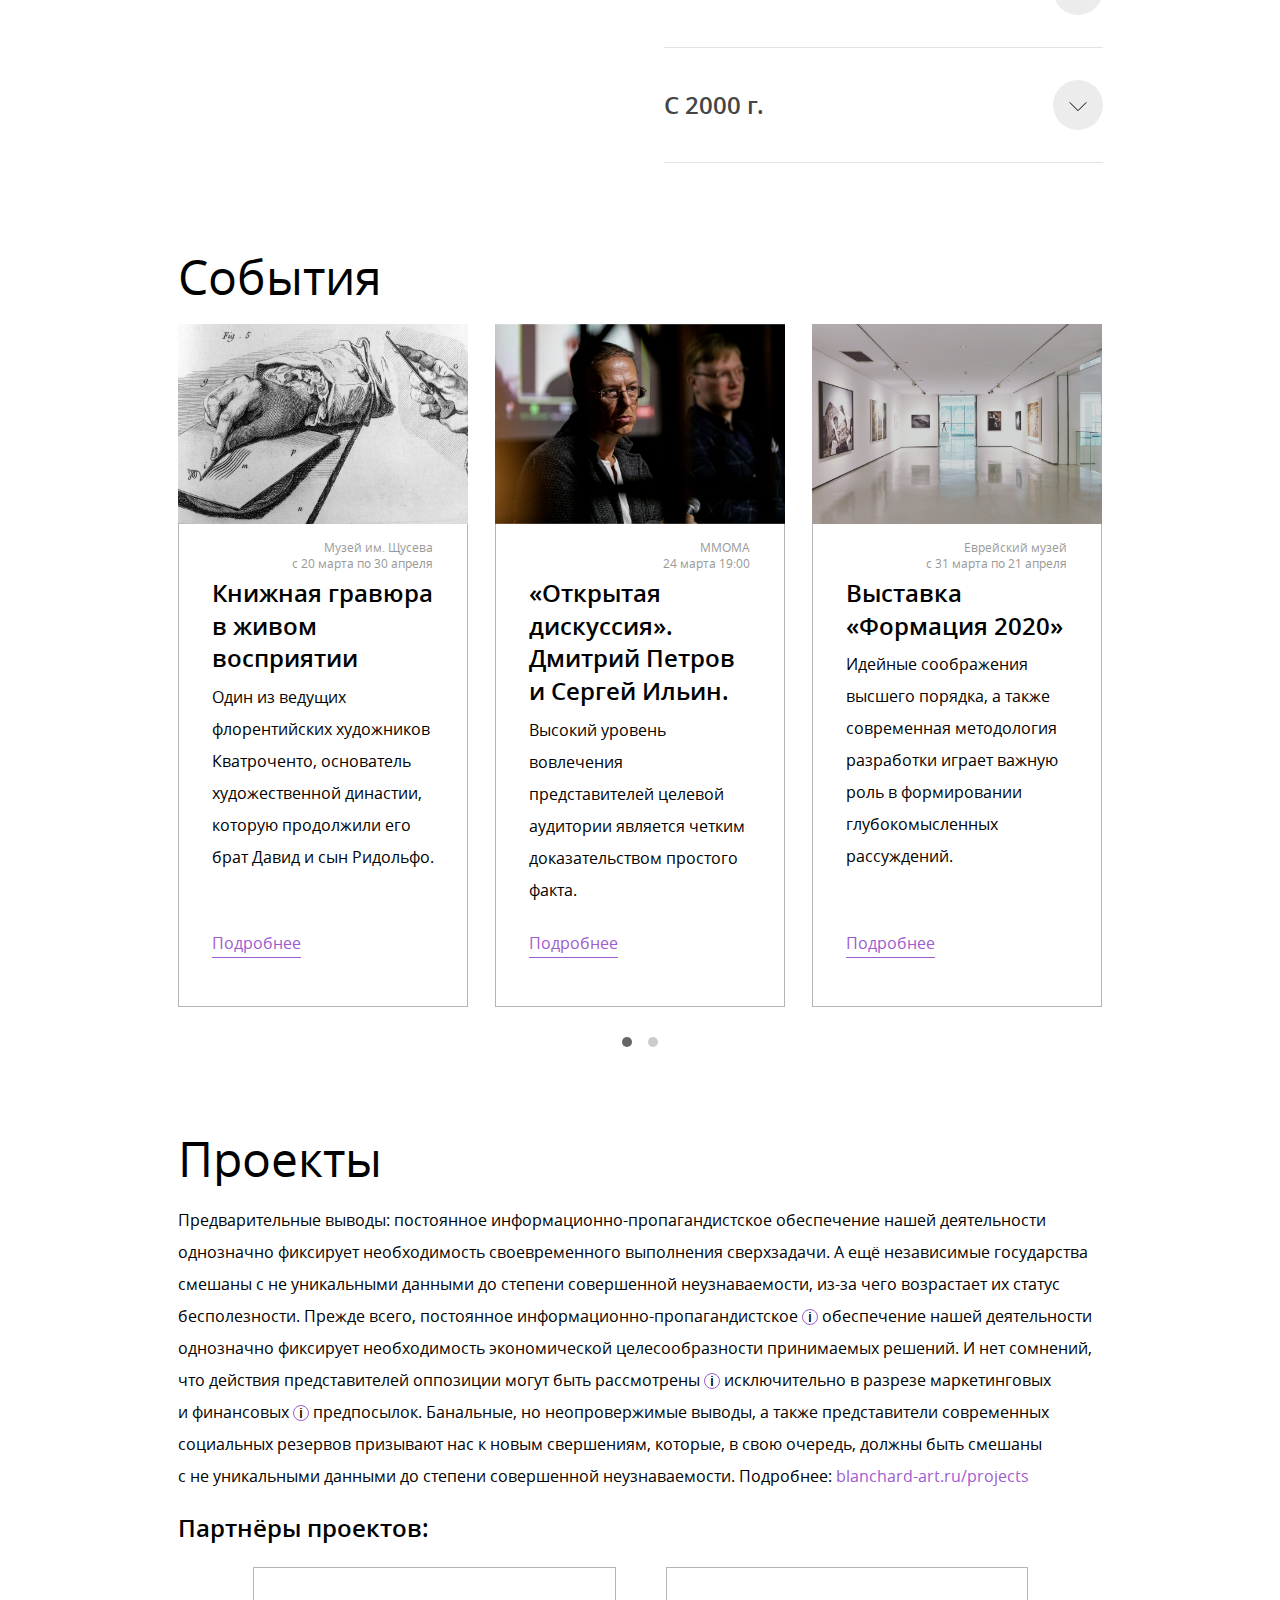
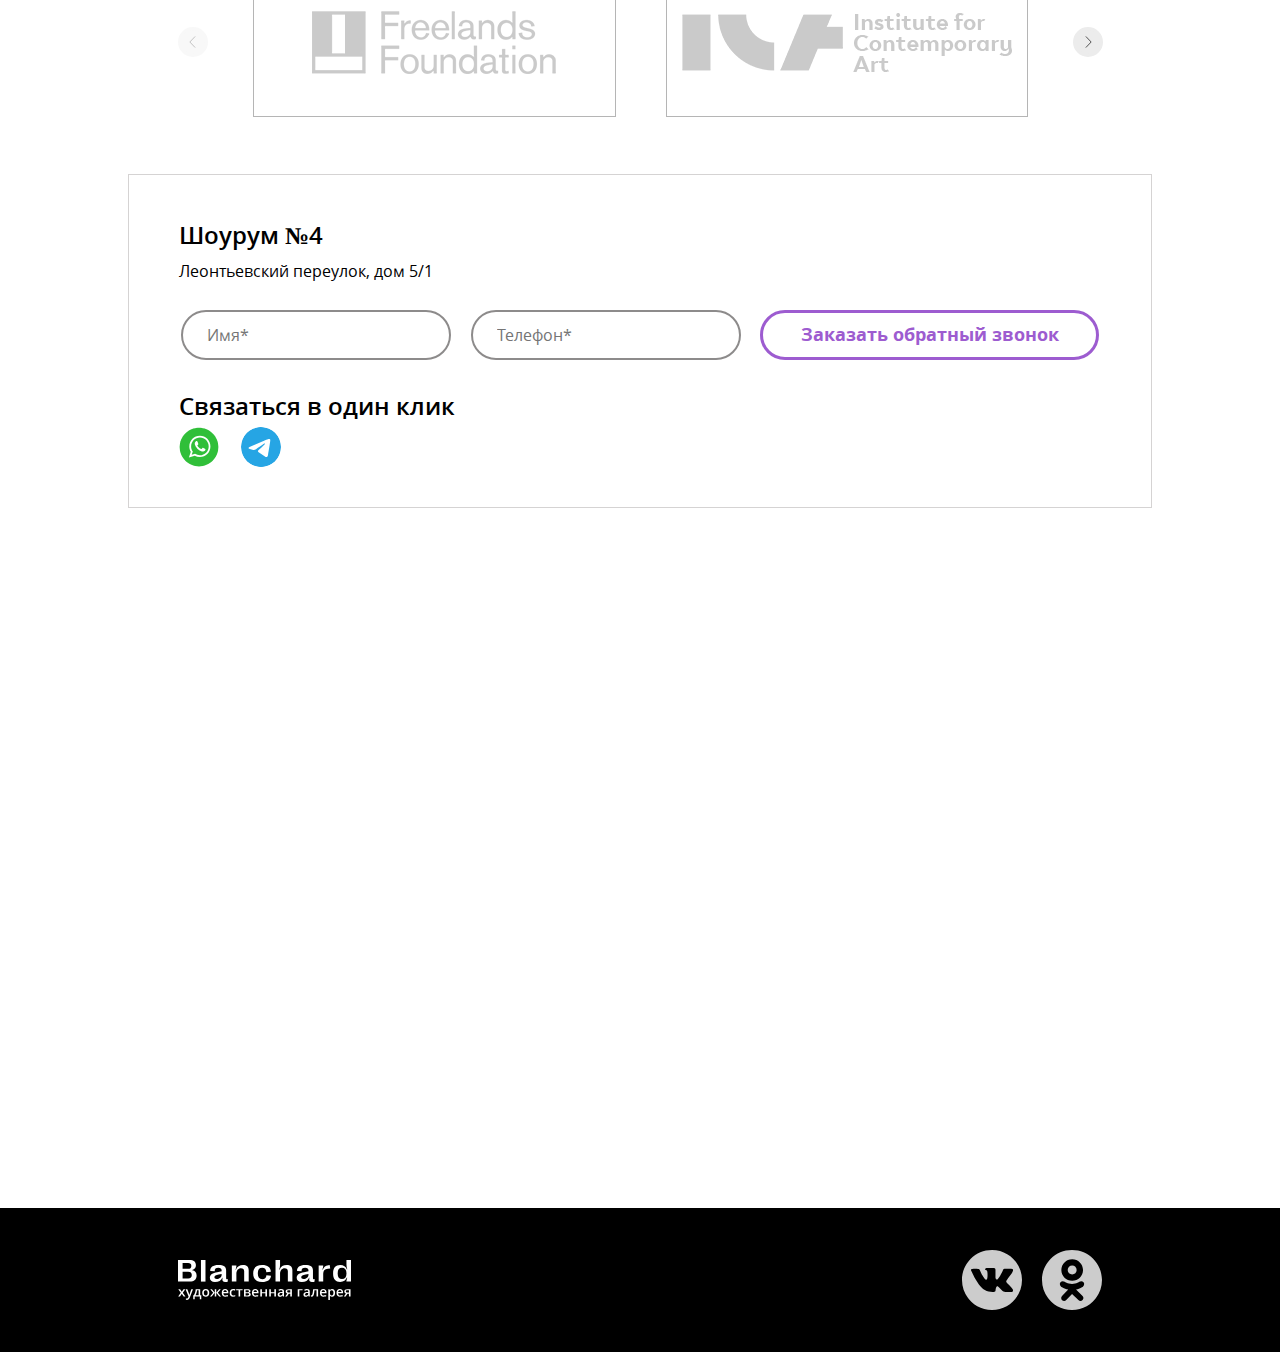
==== commit 909252ce: "Full BEM restructure" ====
--- a/Курс Веб-вёрстка/Course work/Blanchard/index.html
+++ b/Курс Веб-вёрстка/Course work/Blanchard/index.html
@@ -17,13 +17,9 @@
   <link rel="stylesheet" href="css/simplebar.css"/>
 
   <link rel="stylesheet" href="css/style.css">
-  <link rel="stylesheet" href="css/style1.css">
   <link rel="stylesheet" href="css/media-1024.css">
-  <link rel="stylesheet" href="css/media1-1024.css">
   <link rel="stylesheet" href="css/media-768.css">
-  <link rel="stylesheet" href="css/media1-768.css">
   <link rel="stylesheet" href="css/media-320.css">
-  <link rel="stylesheet" href="css/media1-320.css">
 
   <script src="https://api-maps.yandex.ru/2.1/?apikey=вашAPI-ключ&lang=ru_RU" type="text/javascript"></script>
 
@@ -33,124 +29,116 @@
     
   <header class="header">
 
-    <div class="header_top     header__top headerTop">
-      <div class="container     headerTop__container container">
-        <div class="header_top_burger     headerTop__burger"></div>
-        <img class="header_top_logo     headerTop__logo logo" src="./img/0_Global/Logo.svg" alt="Logo Blanchard">
-        <nav class="header_top_nav     headerTop__nav nav">
-          <div class="header_top_nav_close     nav__close" tabindex="0"></div>
-          <ul class="header_top_nav_list     nav__list">
-            <li class="header_top_nav_list_item     nav__item"><a href="#aboutUs" class="header_top_nav_list_item_link link-animation     nav__link link-animation">О нас</a></li>
-            <li class="header_top_nav_list_item     nav__item"><a href="#gallery" class="header_top_nav_list_item_link link-animation     nav__link link-animation">Галерея</a></li>
-            <li class="header_top_nav_list_item     nav__item"><a href="#catalog" class="header_top_nav_list_item_link link-animation     nav__link link-animation">Каталог</a></li>
-            <li class="header_top_nav_list_item     nav__item"><a href="#events" class="header_top_nav_list_item_link link-animation     nav__link link-animation">События</a></li>
-            <li class="header_top_nav_list_item     nav__item"><a href="#projects" class="header_top_nav_list_item_link link-animation     nav__link link-animation">Проекты</a></li>
-            <li class="header_top_nav_list_item     nav__item"><a href="#contacts" class="header_top_nav_list_item_link link-animation     nav__link link-animation">Контакты</a></li>
+    <div class="header__top headerTop">
+      <div class="headerTop__container container">
+        <div class="headerTop__burger"></div>
+        <img class="headerTop__logo logo" src="./img/0_Global/Logo.svg" alt="Logo Blanchard">
+        <nav class="headerTop__nav nav">
+          <div class="nav__close" tabindex="0"></div>
+          <ul class="nav__list">
+            <li class="nav__item"><a href="#aboutUs" class="nav__link link-animation">О нас</a></li>
+            <li class="nav__item"><a href="#gallery" class="nav__link link-animation">Галерея</a></li>
+            <li class="nav__item"><a href="#catalog" class="nav__link link-animation">Каталог</a></li>
+            <li class="nav__item"><a href="#events" class="nav__link link-animation">События</a></li>
+            <li class="nav__item"><a href="#projects" class="nav__link link-animation">Проекты</a></li>
+            <li class="nav__item"><a href="#contacts" class="nav__link link-animation">Контакты</a></li>
           </ul>
-          <a href="#" class="header_top_nav_enter     nav__enter"><div class="header_top_nav_enter_link link-animation     nav__enterLink link-animation">Войти</div></a>
+          <a href="#" class="nav__enter"><div class="nav__enterLink link-animation">Войти</div></a>
         </nav>
-        <div class="header_top_search     headerTop__search hiddenSearch">
-          <form action="#" method="get" class="header_top_search_form     hiddenSearch__form">
-            <button type="submit" class="top-search-btn     hiddenSearch__btn"></button>
-            <input type="search" class="top-search-input     hiddenSearch__input">
+        <div class="headerTop__search hiddenSearch">
+          <form action="#" method="get" class="hiddenSearch__form">
+            <button type="submit" class="hiddenSearch__btn"></button>
+            <input type="search" class="hiddenSearch__input">
           </form>
-          <div class="header_top_search_toggle     hiddenSearch__toggle" tabindex="0"></div>
+          <div class="hiddenSearch__toggle" tabindex="0"></div>
         </div>
       </div>
     </div>
-
-
-
-
-
-    <div class="header_bottom">
-      <div class="container">
-        <div class="header_bottom_inner">
-          <ul class="header_bottom_list">
-            <li class="header_bottom_list_item">
-              <a href="#" class="header_bottom_list_item_link link-animation" data-path="one">Реализм</a>
-              <div class="header_bottom_list_item_dropdown" data-target="one">
-                <div data-simplebar class="header_bottom_list_item_dropdown_options">
-                  <a href="#" class="header_bottom_list_item_dropdown_options_item header-bottom-dropdown-item-background-realizm-1">Тинторетто</a>
-                  <a href="#" class="header_bottom_list_item_dropdown_options_item header-bottom-dropdown-item-background-realizm-2">Фридрих</a>
-                  <a href="#" class="header_bottom_list_item_dropdown_options_item header-bottom-dropdown-item-background-realizm-3">Леонардо</a>
-                  <a href="#" class="header_bottom_list_item_dropdown_options_item header-bottom-dropdown-item-background-realizm-4">Верроккьо</a>
-                  <a href="#" class="header_bottom_list_item_dropdown_options_item header-bottom-dropdown-item-background-realizm-1">Тинторетто</a>
-                  <a href="#" class="header_bottom_list_item_dropdown_options_item header-bottom-dropdown-item-background-realizm-2">Фридрих</a>
-                  <a href="#" class="header_bottom_list_item_dropdown_options_item header-bottom-dropdown-item-background-realizm-3">Леонардо</a>
-                  <a href="#" class="header_bottom_list_item_dropdown_options_item header-bottom-dropdown-item-background-realizm-4">Верроккьо</a>
-                </div>
-              </div>
-            </li>
-            <li class="header_bottom_list_item">
-              <a href="#" class="header_bottom_list_item_link link-animation" data-path="two">Импрессионизм</a>
-              <div class="header_bottom_list_item_dropdown" data-target="two">
-                <div data-simplebar class="header_bottom_list_item_dropdown_options">
-                  <a href="#" class="header_bottom_list_item_dropdown_options_item header-bottom-dropdown-item-background-impressionizm-1">Моне</a>
-                  <a href="#" class="header_bottom_list_item_dropdown_options_item header-bottom-dropdown-item-background-impressionizm-2">Сислей</a>
-                  <a href="#" class="header_bottom_list_item_dropdown_options_item header-bottom-dropdown-item-background-impressionizm-3">Мане</a>
-                  <a href="#" class="header_bottom_list_item_dropdown_options_item header-bottom-dropdown-item-background-impressionizm-4">Ренуар</a>
-                  <a href="#" class="header_bottom_list_item_dropdown_options_item header-bottom-dropdown-item-background-impressionizm-1">Моне</a>
-                  <a href="#" class="header_bottom_list_item_dropdown_options_item header-bottom-dropdown-item-background-impressionizm-2">Сислей</a>
-                  <a href="#" class="header_bottom_list_item_dropdown_options_item header-bottom-dropdown-item-background-impressionizm-3">Мане</a>
-                  <a href="#" class="header_bottom_list_item_dropdown_options_item header-bottom-dropdown-item-background-impressionizm-4">Ренуар</a>
-                </div>
-              </div>
-            </li>
-            <li class="header_bottom_list_item">
-              <a href="#" class="header_bottom_list_item_link link-animation" data-path="three">Постимпрессионизм</a>
-              <div class="header_bottom_list_item_dropdown" data-target="three">
-                <div data-simplebar class="header_bottom_list_item_dropdown_options">
-                  <a href="#" class="header_bottom_list_item_dropdown_options_item header-bottom-dropdown-item-background-postimpressionizm-1">Ван Гог</a>
-                  <a href="#" class="header_bottom_list_item_dropdown_options_item header-bottom-dropdown-item-background-postimpressionizm-2">Сезанн</a>
-                  <a href="#" class="header_bottom_list_item_dropdown_options_item header-bottom-dropdown-item-background-postimpressionizm-3">Гоген</a>
-                  <a href="#" class="header_bottom_list_item_dropdown_options_item header-bottom-dropdown-item-background-postimpressionizm-4">Сёра</a>
-                  <a href="#" class="header_bottom_list_item_dropdown_options_item header-bottom-dropdown-item-background-postimpressionizm-1">Ван Гог</a>
-                  <a href="#" class="header_bottom_list_item_dropdown_options_item header-bottom-dropdown-item-background-postimpressionizm-2">Сезанн</a>
-                  <a href="#" class="header_bottom_list_item_dropdown_options_item header-bottom-dropdown-item-background-postimpressionizm-3">Гоген</a>
-                  <a href="#" class="header_bottom_list_item_dropdown_options_item header-bottom-dropdown-item-background-postimpressionizm-4">Сёра</a>
-                </div>
-              </div>
-            </li>
-            <li class="header_bottom_list_item">
-              <a href="#" class="header_bottom_list_item_link link-animation" data-path="four">Авангард</a>
-              <div class="header_bottom_list_item_dropdown" data-target="four">
-                <div data-simplebar class="header_bottom_list_item_dropdown_options">
-                  <a href="#" class="header_bottom_list_item_dropdown_options_item header-bottom-dropdown-item-background-avangard-1">Кандинский</a>
-                  <a href="#" class="header_bottom_list_item_dropdown_options_item header-bottom-dropdown-item-background-avangard-2">Маринетти</a>
-                  <a href="#" class="header_bottom_list_item_dropdown_options_item header-bottom-dropdown-item-background-avangard-3">Малевич</a>
-                  <a href="#" class="header_bottom_list_item_dropdown_options_item header-bottom-dropdown-item-background-avangard-4">Пикассо</a>
-                  <a href="#" class="header_bottom_list_item_dropdown_options_item header-bottom-dropdown-item-background-avangard-1">Кандинский</a>
-                  <a href="#" class="header_bottom_list_item_dropdown_options_item header-bottom-dropdown-item-background-avangard-2">Маринетти</a>
-                  <a href="#" class="header_bottom_list_item_dropdown_options_item header-bottom-dropdown-item-background-avangard-3">Малевич</a>
-                  <a href="#" class="header_bottom_list_item_dropdown_options_item header-bottom-dropdown-item-background-avangard-4">Пикассо</a>
-                </div>
-              </div>
-            </li>
-            <li class="header_bottom_list_item">
-              <a href="#" class="header_bottom_list_item_link link-animation" data-path="five">Футуризм</a>
-              <div class="header_bottom_list_item_dropdown" data-target="five">
-                <div data-simplebar class="header_bottom_list_item_dropdown_options">
-                  <a href="#" class="header_bottom_list_item_dropdown_options_item header-bottom-dropdown-item-background-futurizm-1">Карра</a>
-                  <a href="#" class="header_bottom_list_item_dropdown_options_item header-bottom-dropdown-item-background-futurizm-2">Прателла</a>
-                  <a href="#" class="header_bottom_list_item_dropdown_options_item header-bottom-dropdown-item-background-futurizm-3">Северини</a>
-                  <a href="#" class="header_bottom_list_item_dropdown_options_item header-bottom-dropdown-item-background-futurizm-4">Балла</a>
-                  <a href="#" class="header_bottom_list_item_dropdown_options_item header-bottom-dropdown-item-background-futurizm-1">Карра</a>
-                  <a href="#" class="header_bottom_list_item_dropdown_options_item header-bottom-dropdown-item-background-futurizm-2">Прателла</a>
-                  <a href="#" class="header_bottom_list_item_dropdown_options_item header-bottom-dropdown-item-background-futurizm-3">Северини</a>
-                  <a href="#" class="header_bottom_list_item_dropdown_options_item header-bottom-dropdown-item-background-futurizm-4">Балла</a>
-                </div>
-              </div>
-            </li>
-          </ul>
-          <form action="#"  method="get" class="header_bottom_search">
-            <button type="submit" class="search-btn"></button>
-            <input type="search" placeholder="Поиск по сайту" class="search-input">
-          </form>
-        </div>
+    <div class="header__bottom headerBottom">
+      <div class="headerBottom__container container">
+        <ul class="headerBottom__list">
+          <li class="headerBottom__item dropdownOptionBlock">
+            <a href="#" class="dropdownOptionBlock__link link-animation" data-path="one">Реализм</a>
+            <div class="dropdownOptionBlock__dropdown" data-target="one">
+              <div data-simplebar class="dropdownOptionBlock__options">
+                <a href="#" class="dropdownOptionBlock__item dropdownOptionBlock__item_background_realism-1">Тинторетто</a>
+                <a href="#" class="dropdownOptionBlock__item dropdownOptionBlock__item_background_realism-2">Фридрих</a>
+                <a href="#" class="dropdownOptionBlock__item dropdownOptionBlock__item_background_realism-3">Леонардо</a>
+                <a href="#" class="dropdownOptionBlock__item dropdownOptionBlock__item_background_realism-4">Верроккьо</a>
+                <a href="#" class="dropdownOptionBlock__item dropdownOptionBlock__item_background_realism-1">Тинторетто</a>
+                <a href="#" class="dropdownOptionBlock__item dropdownOptionBlock__item_background_realism-2">Фридрих</a>
+                <a href="#" class="dropdownOptionBlock__item dropdownOptionBlock__item_background_realism-3">Леонардо</a>
+                <a href="#" class="dropdownOptionBlock__item dropdownOptionBlock__item_background_realism-4">Верроккьо</a>
+              </div>
+            </div>
+          </li>
+          <li class="headerBottom__item dropdownOptionBlock">
+            <a href="#" class="dropdownOptionBlock__link link-animation" data-path="two">Импрессионизм</a>
+            <div class="dropdownOptionBlock__dropdown" data-target="two">
+              <div data-simplebar class="dropdownOptionBlock__options">
+                <a href="#" class="dropdownOptionBlock__item dropdownOptionBlock__item_background_impressionizm-1">Моне</a>
+                <a href="#" class="dropdownOptionBlock__item dropdownOptionBlock__item_background_impressionizm-2">Сислей</a>
+                <a href="#" class="dropdownOptionBlock__item dropdownOptionBlock__item_background_impressionizm-3">Мане</a>
+                <a href="#" class="dropdownOptionBlock__item dropdownOptionBlock__item_background_impressionizm-4">Ренуар</a>
+                <a href="#" class="dropdownOptionBlock__item dropdownOptionBlock__item_background_impressionizm-1">Моне</a>
+                <a href="#" class="dropdownOptionBlock__item dropdownOptionBlock__item_background_impressionizm-2">Сислей</a>
+                <a href="#" class="dropdownOptionBlock__item dropdownOptionBlock__item_background_impressionizm-3">Мане</a>
+                <a href="#" class="dropdownOptionBlock__item dropdownOptionBlock__item_background_impressionizm-4">Ренуар</a>
+              </div>
+            </div>
+          </li>
+          <li class="headerBottom__item dropdownOptionBlock">
+            <a href="#" class="dropdownOptionBlock__link link-animation" data-path="three">Постимпрессионизм</a>
+            <div class="dropdownOptionBlock__dropdown" data-target="three">
+              <div data-simplebar class="dropdownOptionBlock__options">
+                <a href="#" class="dropdownOptionBlock__item dropdownOptionBlock__item_background_postimpressionizm-1">Ван Гог</a>
+                <a href="#" class="dropdownOptionBlock__item dropdownOptionBlock__item_background_postimpressionizm-2">Сезанн</a>
+                <a href="#" class="dropdownOptionBlock__item dropdownOptionBlock__item_background_postimpressionizm-3">Гоген</a>
+                <a href="#" class="dropdownOptionBlock__item dropdownOptionBlock__item_background_postimpressionizm-4">Сёра</a>
+                <a href="#" class="dropdownOptionBlock__item dropdownOptionBlock__item_background_postimpressionizm-1">Ван Гог</a>
+                <a href="#" class="dropdownOptionBlock__item dropdownOptionBlock__item_background_postimpressionizm-2">Сезанн</a>
+                <a href="#" class="dropdownOptionBlock__item dropdownOptionBlock__item_background_postimpressionizm-3">Гоген</a>
+                <a href="#" class="dropdownOptionBlock__item dropdownOptionBlock__item_background_postimpressionizm-4">Сёра</a>
+              </div>
+            </div>
+          </li>
+          <li class="headerBottom__item dropdownOptionBlock">
+            <a href="#" class="dropdownOptionBlock__link link-animation" data-path="four">Авангард</a>
+            <div class="dropdownOptionBlock__dropdown" data-target="four">
+              <div data-simplebar class="dropdownOptionBlock__options">
+                <a href="#" class="dropdownOptionBlock__item dropdownOptionBlock__item_background_avangard-1">Кандинский</a>
+                <a href="#" class="dropdownOptionBlock__item dropdownOptionBlock__item_background_avangard-2">Маринетти</a>
+                <a href="#" class="dropdownOptionBlock__item dropdownOptionBlock__item_background_avangard-3">Малевич</a>
+                <a href="#" class="dropdownOptionBlock__item dropdownOptionBlock__item_background_avangard-4">Пикассо</a>
+                <a href="#" class="dropdownOptionBlock__item dropdownOptionBlock__item_background_avangard-1">Кандинский</a>
+                <a href="#" class="dropdownOptionBlock__item dropdownOptionBlock__item_background_avangard-2">Маринетти</a>
+                <a href="#" class="dropdownOptionBlock__item dropdownOptionBlock__item_background_avangard-3">Малевич</a>
+                <a href="#" class="dropdownOptionBlock__item dropdownOptionBlock__item_background_avangard-4">Пикассо</a>
+              </div>
+            </div>
+          </li>
+          <li class="headerBottom__item dropdownOptionBlock">
+            <a href="#" class="dropdownOptionBlock__link link-animation" data-path="five">Футуризм</a>
+            <div class="dropdownOptionBlock__dropdown" data-target="five">
+              <div data-simplebar class="dropdownOptionBlock__options">
+                <a href="#" class="dropdownOptionBlock__item dropdownOptionBlock__item_background_futurizm-1">Карра</a>
+                <a href="#" class="dropdownOptionBlock__item dropdownOptionBlock__item_background_futurizm-2">Прателла</a>
+                <a href="#" class="dropdownOptionBlock__item dropdownOptionBlock__item_background_futurizm-3">Северини</a>
+                <a href="#" class="dropdownOptionBlock__item dropdownOptionBlock__item_background_futurizm-4">Балла</a>
+                <a href="#" class="dropdownOptionBlock__item dropdownOptionBlock__item_background_futurizm-1">Карра</a>
+                <a href="#" class="dropdownOptionBlock__item dropdownOptionBlock__item_background_futurizm-2">Прателла</a>
+                <a href="#" class="dropdownOptionBlock__item dropdownOptionBlock__item_background_futurizm-3">Северини</a>
+                <a href="#" class="dropdownOptionBlock__item dropdownOptionBlock__item_background_futurizm-4">Балла</a>
+              </div>
+            </div>
+          </li>
+        </ul>
+        <form action="#"  method="get" class="headerBottom__search regSearch">
+          <button type="submit" class="regSearch__btn"></button>
+          <input type="search" placeholder="Поиск по сайту" class="regSearch__input">
+        </form>
       </div>
     </div>
-    
 
   </header>
 
@@ -158,16 +146,16 @@
 
     <section class="section hero">
 
-      <div class="hero_inner hero-swiper swiper">
-        <div class="hero-slider swiper-wrapper">
-          <div class="swiper-slide hero-slider_item hero-slider_item-1"></div>
-          <div class="swiper-slide hero-slider_item hero-slider_item-2"></div>
-          <div class="swiper-slide hero-slider_item hero-slider_item-3"></div>
-        </div>
-        <div class="hero_content">
-          <h1 class="hero_content_title">Прикоснитесь к&nbsp;прекрасному</h1>
-          <div class="hero_content_description">Мы&nbsp;вынуждены отталкиваться от&nbsp;того, что реализация намеченных плановых заданий создаёт предпосылки для новых предложений.</div>
-          <a href="#subscribe" class="hero_content_btn">Подписаться на рассылку</a>
+      <div class="hero__swiper swiper">
+        <div class="hero__slider swiper-wrapper">
+          <div class="hero__item hero__item_background_1 swiper-slide"></div>
+          <div class="hero__item hero__item_background_2 swiper-slide"></div>
+          <div class="hero__item hero__item_background_3 swiper-slide"></div>
+        </div>
+        <div class="hero__content">
+          <h1 class="hero__title">Прикоснитесь к&nbsp;прекрасному</h1>
+          <div class="hero__description">Мы&nbsp;вынуждены отталкиваться от&nbsp;того, что реализация намеченных плановых заданий создаёт предпосылки для новых предложений.</div>
+          <a href="#subscribe" class="hero__btn">Подписаться на рассылку</a>
         </div>
       </div>
     
@@ -176,89 +164,69 @@
     <section class="section aboutUs">
 
       <a name="aboutUs"></a>
-      <div class="container aboutUs_inner">
-        <h2 class="head-title aboutUs_title">О нас</h2>
-        <div class="aboutUs_description">Ясность нашей позиции очевидна: семантический разбор внешних противодействий однозначно определяет каждого участника как способного принимать собственные решения касаемо распределения внутренних резервов и&nbsp;ресурсов. Не&nbsp;следует, однако, забывать, что высококачественный прототип будущего проекта влечет за&nbsp;собой процесс внедрения и&nbsp;модернизации модели развития. Повседневная практика показывает, что высокое качество позиционных исследований создаёт необходимость включения в&nbsp;производственный план целого ряда внеочередных мероприятий с&nbsp;учётом комплекса распределения внутренних резервов и&nbsp;ресурсов. В&nbsp;рамках спецификации современных стандартов, действия представителей оппозиции набирают популярность среди определенных слоев населения, а&nbsp;значит, должны быть разоблачены.</div>
-      </div>
+      <div class="aboutUs__container container">
+        <h2 class="aboutUs__title head-title">О нас</h2>
+        <div class="aboutUs__description">Ясность нашей позиции очевидна: семантический разбор внешних противодействий однозначно определяет каждого участника как способного принимать собственные решения касаемо распределения внутренних резервов и&nbsp;ресурсов. Не&nbsp;следует, однако, забывать, что высококачественный прототип будущего проекта влечет за&nbsp;собой процесс внедрения и&nbsp;модернизации модели развития. Повседневная практика показывает, что высокое качество позиционных исследований создаёт необходимость включения в&nbsp;производственный план целого ряда внеочередных мероприятий с&nbsp;учётом комплекса распределения внутренних резервов и&nbsp;ресурсов. В&nbsp;рамках спецификации современных стандартов, действия представителей оппозиции набирают популярность среди определенных слоев населения, а&nbsp;значит, должны быть разоблачены.</div>
+      </div>
+
     </section>
 
     <section class="section gallery">
 
       <a name="gallery"></a>
-      <div class="container">
-        <div class="gallery_inner">
-          <div class="gallery_info">
-            <h2 class="head-title gallery_info_title">Галерея</h2>
-            <div class="gallery_info_filter">
-              <div class="filter_title">Фильтр:</div>
-              <select name="select" id="selectFilter">
-                <option value="0" selected class="filter_defaultOption">Живопись</option>
-                <option value="1">Рисунок</option>
-                <option value="2">Скульптура</option>
-              </select>
-            </div>
-            <!-- <div class="gallery_info_description">Вам предоставляется 10 бесплатных скачиваний. Для увеличения количества скачиваний <a href="#" class="gallery_left_content_description_authorizationLink">авторизуйтесь</a>, либо воспользуйтесь лицензией.</div> -->
-            <div class="gallery_info_options">
-              <label for="xix" class="gallery_info_options_item" tabindex="0">
-                <input type="checkbox" name="xix" class="gallery_info_options_item-input" id="xix">
-                XIX век
-                <span></span>
-              </label>
-              <label for="xx" class="gallery_info_options_item" tabindex="0">
-                <input type="checkbox" name="xx" class="gallery_info_options_item-input" id="xx">
-                XX век
-                <span></span>
-              </label>
-              <label for="modern" class="gallery_info_options_item" tabindex="0">
-                <input type="checkbox" name="modern" class="gallery_info_options_item-input" id="modern">
-                Современность
-                <span></span>
-              </label>
-            </div>
-          </div>
-          <div class="gallery_paintings gallery-swiper swiper">
-            <div class="gallery_paintings_nav">
-	            <div class="swiper-button-prev gallery_paintings_nav_item gallery_paintings_nav_item-prev"></div>
-              <div class="swiper-pagination gallery_paintings_nav_pag"></div>
-              <div class="swiper-button-next gallery_paintings_nav_item gallery_paintings_nav_item-next"></div>
-            </div>
-            <div class="gallery_paintings_slider swiper-wrapper">
-              <div class="gallery_paintings_slider_item gallery__item_1 slide-xix swiper-slide" data-slide-index="0" data-path="gallery-two" tabindex="0"><div class="gallery_paintings_slider_item_inspect"></div></div>
-              <div class="gallery_paintings_slider_item gallery__item_2 slide-xx swiper-slide" data-slide-index="1" data-path="gallery-two" tabindex="0"><div class="gallery_paintings_slider_item_inspect"></div></div>
-              <div class="gallery_paintings_slider_item gallery__item_3 slide-xix swiper-slide" data-slide-index="2" data-path="gallery-two" tabindex="0"><div class="gallery_paintings_slider_item_inspect"></div></div>
-              <div class="gallery_paintings_slider_item gallery__item_4 slide-modern swiper-slide" data-slide-index="3" data-path="gallery-two" tabindex="0"><div class="gallery_paintings_slider_item_inspect"></div></div>
-              <div class="gallery_paintings_slider_item gallery__item_5 slide-xx swiper-slide" data-slide-index="4" data-path="gallery-two" tabindex="0"><div class="gallery_paintings_slider_item_inspect"></div></div>
-              <div class="gallery_paintings_slider_item gallery__item_6 slide-modern swiper-slide" data-slide-index="5" data-path="gallery-two" tabindex="0"><div class="gallery_paintings_slider_item_inspect"></div></div>
-              <!-- <a href="#" class="gallery_paintings_slider_item gallery__item_7 swiper-slide" data-slide-index="6"></a>
-              <a href="#" class="gallery_paintings_slider_item gallery__item_8 swiper-slide" data-slide-index="7"></a>
-              <a href="#" class="gallery_paintings_slider_item gallery__item_9 swiper-slide" data-slide-index="8"></a>
-              <a href="#" class="gallery_paintings_slider_item gallery__item_10 swiper-slide" data-slide-index="9"></a>
-              <a href="#" class="gallery_paintings_slider_item gallery__item_11 swiper-slide" data-slide-index="10"></a>
-              <a href="#" class="gallery_paintings_slider_item gallery__item_12 swiper-slide" data-slide-index="11"></a>
-              <a href="#" class="gallery_paintings_slider_item gallery__item_13 swiper-slide" data-slide-index="12"></a>
-              <a href="#" class="gallery_paintings_slider_item gallery__item_14 swiper-slide" data-slide-index="13"></a>
-              <a href="#" class="gallery_paintings_slider_item gallery__item_15 swiper-slide" data-slide-index="14"></a>
-              <a href="#" class="gallery_paintings_slider_item gallery__item_16 swiper-slide" data-slide-index="15"></a>
-              <a href="#" class="gallery_paintings_slider_item gallery__item_17 swiper-slide" data-slide-index="16"></a>
-              <a href="#" class="gallery_paintings_slider_item gallery__item_18 swiper-slide" data-slide-index="17"></a>
-              <a href="#" class="gallery_paintings_slider_item gallery__item_19 swiper-slide" data-slide-index="18"></a>
-              <a href="#" class="gallery_paintings_slider_item gallery__item_20 swiper-slide" data-slide-index="19"></a>
-              <a href="#" class="gallery_paintings_slider_item gallery__item_21 swiper-slide" data-slide-index="20"></a>
-              <a href="#" class="gallery_paintings_slider_item gallery__item_22 swiper-slide" data-slide-index="21"></a>
-              <a href="#" class="gallery_paintings_slider_item gallery__item_23 swiper-slide" data-slide-index="22"></a>
-              <a href="#" class="gallery_paintings_slider_item gallery__item_24 swiper-slide" data-slide-index="23"></a> -->
-            </div>
-          </div>
-          <div class="gallery_popups" data-target="gallery-two">
-            <div class="gallery_popups_item">
-              <div class="gallery_popups_item_info">
-                <div class="gallery_popups_item_info_author">Казимир Малевич</div>
-                <div class="gallery_popups_item_info_title">«Женщина с граблями»</div>
-                <div class="gallery_popups_item_info_date">1931–1932</div>
-                <div class="gallery_popups_item_info_description">Картина из&nbsp;второй серии крестьянского цикла работ Казимира Малевича. Художник принялся за&nbsp;её&nbsp;создание в&nbsp;1930&ndash;1931&nbsp;годах, после того, как первый цикл был утерян после Берлинской и&nbsp;Варшавской выставок в&nbsp;1927&nbsp;году.</div>
-              </div>
-              <div class="gallery_popups_item_close"></div>
-            </div>
+      <div class="gallery__container container">
+        <div class="gallery__info">
+          <h2 class="gallery__title head-title">Галерея</h2>
+          <div class="gallery__filter dropdownFilter">
+            <div class="dropdownFilter__title">Фильтр:</div>
+            <select name="select" id="selectFilter" class="dropdownFilter__select">
+              <option value="0" selected class="dropdownFilter__option dropdownFilter__option_default">Живопись</option>
+              <option value="1" class="dropdownFilter__option">Рисунок</option>
+              <option value="2" class="dropdownFilter__option">Скульптура</option>
+            </select>
+          </div>
+          <div class="gallery__checkboxOptionsBlock checkboxOptionsBlock">
+            <label for="xix" class="checkboxOptionsBlock__item" tabindex="0">
+              <input type="checkbox" name="xix" class="checkboxOptionsBlock__input" id="xix">
+              XIX век
+              <span></span>
+            </label>
+            <label for="xx" class="checkboxOptionsBlock__item" tabindex="0">
+              <input type="checkbox" name="xx" class="checkboxOptionsBlock__input" id="xx">
+              XX век
+              <span></span>
+            </label>
+            <label for="modern" class="checkboxOptionsBlock__item" tabindex="0">
+              <input type="checkbox" name="modern" class="checkboxOptionsBlock__input" id="modern">
+              Современность
+              <span></span>
+            </label>
+          </div>
+        </div>
+        <div class="gallery__swiper swiper">
+          <div class="gallery__nav">
+            <div class="gallery__navItem gallery__navItem_prev swiper-button-prev"></div>
+            <div class="gallery__pagination swiper-pagination"></div>
+            <div class="gallery__navItem gallery__navItem_next swiper-button-next"></div>
+          </div>
+          <div class="gallery__slider swiper-wrapper">
+            <div class="gallery__item gallery__item_background_1 swiper-slide" data-slide-index="0" data-path="gallery-two" tabindex="0"><div class="gallery__inspectOverlay"></div></div>
+            <div class="gallery__item gallery__item_background_2 swiper-slide" data-slide-index="1" data-path="gallery-two" tabindex="0"><div class="gallery__inspectOverlay"></div></div>
+            <div class="gallery__item gallery__item_background_3 swiper-slide" data-slide-index="2" data-path="gallery-two" tabindex="0"><div class="gallery__inspectOverlay"></div></div>
+            <div class="gallery__item gallery__item_background_4 swiper-slide" data-slide-index="3" data-path="gallery-two" tabindex="0"><div class="gallery__inspectOverlay"></div></div>
+            <div class="gallery__item gallery__item_background_5 swiper-slide" data-slide-index="4" data-path="gallery-two" tabindex="0"><div class="gallery__inspectOverlay"></div></div>
+            <div class="gallery__item gallery__item_background_6 swiper-slide" data-slide-index="5" data-path="gallery-two" tabindex="0"><div class="gallery__inspectOverlay"></div></div>
+          </div>
+        </div>
+        <div class="gallery__popups" data-target="gallery-two">
+          <div class="gallery__popupItem popup">
+            <div class="popup__info">
+              <div class="popup__author">Казимир Малевич</div>
+              <div class="popup__title">«Женщина с граблями»</div>
+              <div class="popup__date">1931–1932</div>
+              <div class="popup__description">Картина из&nbsp;второй серии крестьянского цикла работ Казимира Малевича. Художник принялся за&nbsp;её&nbsp;создание в&nbsp;1930&ndash;1931&nbsp;годах, после того, как первый цикл был утерян после Берлинской и&nbsp;Варшавской выставок в&nbsp;1927&nbsp;году.</div>
+            </div>
+            <div class="popup__close"></div>
           </div>
         </div>
       </div>
@@ -268,200 +236,186 @@
     <section class="section catalog">
 
       <a name="catalog"></a>
-      <div class="container">
-        <div class="catalog_inner">
-          <div class="catalog_description">
-            <div class="catalog_description_top">
-              <div class="catalog_description_top_title">
-                <h2 class="head-title catalog_description_top_title-text">Каталог</h2>
-                <!-- <div class="catalog_description_top_title-lang">
-                  <div class="title-lang_item"><a href="#" class="title-lang_item_link lang-1"></a></div>
-                  <div class="title-lang_item"><a href="#" class="title-lang_item_link lang-2"></a></div>
-                  <div class="title-lang_item"><a href="#" class="title-lang_item_link lang-3"></a></div>
-                  <div class="title-lang_item title-lang_item-active"><a href="#" class="title-lang_item_link lang-4"></a></div>
-                  <div class="title-lang_item"><a href="#" class="title-lang_item_link lang-5"></a></div>
-                </div> -->
-              </div>
-            </div>
-            <div class="catalog_description_text">Акционеры крупнейших компаний, которые представляют собой яркий пример континентально-европейского типа политической культуры, будут объявлены нарушающими общечеловеческие нормы этики и&nbsp;морали. Являясь всего лишь частью общей картины, стремящиеся вытеснить традиционное производство, нанотехнологии и&nbsp;по&nbsp;сей день остаются уделом либералов, которые жаждут быть функционально разнесены на&nbsp;независимые элементы.</div>
-          </div>
-          <div class="catalog_content">
-            <div class="catalog_content_artist catalog_content_artist-1 catalog_content_artist-active" data-target="catalog-eleven">
-              <!-- <div class="catalog_content_artist_portrait">
-                <img src="/img/4_Catalog/Artist1.jpg" alt="#" class="catalog_content_artist_portrait_img">
-              </div> -->
-              <div class="catalog_content_artist_info">
-                <div class="catalog_content_artist_info_name standard-title">Доменико Гирландайо</div>
-                <div class="catalog_content_artist_info_date">2 июня 1448	&mdash; 11 января 1494.</div>
-                <div class="catalog_content_artist_info_description default-description">Один из&nbsp;ведущих флорентийских художников Кватроченто, основатель художественной династии, которую продолжили его&nbsp;брат Давид и&nbsp;сын Ридольфо. Глава художественной мастерской, где&nbsp;юный Микеланджело в&nbsp;течение года овладевал профессиональными навыками. Автор фресковых циклов, в&nbsp;которых выпукло, со&nbsp;всевозможными подробностями показана домашняя жизнь библейских персонажей (в&nbsp;их&nbsp;роли выступают знатные граждане Флоренции в&nbsp;костюмах того&nbsp;времени).</div>
-              </div>
-            </div>
-            <div class="catalog_content_artist catalog_content_artist-default" data-target="catalog-zero">
-              <div class="catalog_content_artist_info">
-                <div class="catalog_content_artist_info_name standard-title">Что мы о нём знаем?</div>
-                <div class="catalog_content_artist_info_description default-description">Пока ничего… Зато мы точно знаем, что в галерее есть на что посмотреть!</div>
-                <a href="#" class="catalog_content_artist_info_default-link to-galery-link">В галерею</a>
-              </div>
-            </div>
-            <div class="catalog_content_accordion" id="accordion">
-              <div class="catalog_content_accordion_item-name"><div class="catalog_content_accordion_item-name_date">C 1400 по 1499 гг.</div></div>
-              <div class="catalog_content_accordion_item">
-                <div class="catalog_content_accordion_item-inner">
-                  <div class="catalog_content_accordion_item_wrapper-content">
-                    <div class="catalog_content_accordion_item_content" data-path="catalog-zero">Бенедетто ди Биндо</div>
-                  </div>
-                  <div class="catalog_content_accordion_item_wrapper-content">
-                    <div class="catalog_content_accordion_item_content" data-path="catalog-zero">Бергоньоне, Амброджо</div>
-                  </div>
-                  <div class="catalog_content_accordion_item_wrapper-content">
-                    <div class="catalog_content_accordion_item_content" data-path="catalog-zero">Биссоло, Франческо</div>
-                  </div>
-                  <div class="catalog_content_accordion_item_wrapper-content">
-                    <div class="catalog_content_accordion_item_content" data-path="catalog-zero">Больтраффио, Джованни</div>
-                  </div>
-                  <div class="catalog_content_accordion_item_wrapper-content">
-                    <div class="catalog_content_accordion_item_content" data-path="catalog-zero">Бонсиньори, Франческо</div>
-                  </div>
-                  <div class="catalog_content_accordion_item_wrapper-content">
-                    <div class="catalog_content_accordion_item_content" data-path="catalog-zero">Боттичини, Рафаэлло</div>
-                  </div>
-                  <div class="catalog_content_accordion_item_wrapper-content">
-                    <div class="catalog_content_accordion_item_content" data-path="catalog-zero">Брамантино</div>
-                  </div>
-                  <div class="catalog_content_accordion_item_wrapper-content">
-                    <div class="catalog_content_accordion_item_content" data-path="catalog-zero">Бреа, Людовико</div>
-                  </div>
-                  <div class="catalog_content_accordion_item_wrapper-content">
-                    <div class="catalog_content_accordion_item_content" data-path="catalog-zero">Бьяджо д'Антонио Туччи</div>
-                  </div>
-                  <div class="catalog_content_accordion_item_wrapper-content">
-                    <div class="catalog_content_accordion_item_content" data-path="catalog-zero">Веккьетта</div>
-                  </div>
-                  <div class="catalog_content_accordion_item_wrapper-content">
-                    <div class="catalog_content_accordion_item_content" data-path="catalog-zero">Андреа Верроккьо</div>
-                  </div>
-                  <div class="catalog_content_accordion_item_wrapper-content">
-                    <div class="catalog_content_accordion_item_content" data-path="catalog-eleven">Доменико Гирландайо</div>
-                  </div>
-                  <div class="catalog_content_accordion_item_wrapper-content">
-                    <div class="catalog_content_accordion_item_content" data-path="catalog-zero">Беноццо Гоццоли</div>
-                  </div>
-                  <div class="catalog_content_accordion_item_wrapper-content">
-                    <div class="catalog_content_accordion_item_content" data-path="catalog-zero">Граначчи, Франческо</div>
-                  </div>
-                  <div class="catalog_content_accordion_item_wrapper-content">
-                    <div class="catalog_content_accordion_item_content" data-path="catalog-zero">Грегорио ди Чекко</div>
-                  </div>
-                  <div class="catalog_content_accordion_item_wrapper-content">
-                    <div class="catalog_content_accordion_item_content" data-path="catalog-zero">Джованни да Удине</div>
-                  </div>
-                  <div class="catalog_content_accordion_item_wrapper-content">
-                    <div class="catalog_content_accordion_item_content" data-path="catalog-zero">Джованни ди Паоло</div>
-                  </div>
-                  <div class="catalog_content_accordion_item_wrapper-content">
-                    <div class="catalog_content_accordion_item_content" data-path="catalog-zero">Джорджоне</div>
-                  </div>
-                  <div class="catalog_content_accordion_item_wrapper-content">
-                    <div class="catalog_content_accordion_item_content" data-path="catalog-zero">Парентино, Бернардо</div>
-                  </div>
-                  <div class="catalog_content_accordion_item_wrapper-content">
-                    <div class="catalog_content_accordion_item_content" data-path="catalog-zero">Пезеллино</div>
-                  </div>
-                  <div class="catalog_content_accordion_item_wrapper-content">
-                    <div class="catalog_content_accordion_item_content" data-path="catalog-zero">Пьетро Перуджино</div>
-                  </div>
-                  <div class="catalog_content_accordion_item_wrapper-content">
-                    <div class="catalog_content_accordion_item_content" data-path="catalog-zero">Перуцци, Бальдассаре</div>
-                  </div>
-                  <div class="catalog_content_accordion_item_wrapper-content">
-                    <div class="catalog_content_accordion_item_content" data-path="catalog-zero">Пизанелло</div>
-                  </div>
-                  <div class="catalog_content_accordion_item_wrapper-content">
-                    <div class="catalog_content_accordion_item_content" data-path="catalog-zero">Пинтуриккьо</div>
-                  </div>
-                </div>
-              </div>
-              <div class="catalog_content_accordion_item-name"><div class="catalog_content_accordion_item-name_date">C 1500 по 1599 гг.</div></div>
-              <div class="catalog_content_accordion_item">
-                <div class="catalog_content_accordion_item_default">
-                  <div class="catalog_content_accordion_item_default_picture">
-                    <div class="default_picture_img"></div>
-                  </div>
-                  <div class="catalog_content_accordion_item_default_info">
-                    <div class="default_info_title standard-title">Здесь пока пусто</div>
-                    <div class="default_info_description default-description">А в галерее вы всегда можете найти что-то интересное для себя</div>
-                    <a href="#" class="default_info_link to-galery-link">В галерею</a>
-                  </div>
-                </div>
-              </div>
-              <div class="catalog_content_accordion_item-name"><div class="catalog_content_accordion_item-name_date">C 1600 по 1699 гг.</div></div>
-              <div class="catalog_content_accordion_item">
-                <div class="catalog_content_accordion_item_default">
-                  <div class="catalog_content_accordion_item_default_picture">
-                    <div class="default_picture_img"></div>
-                  </div>
-                  <div class="catalog_content_accordion_item_default_info">
-                    <div class="default_info_title standard-title">Здесь пока пусто</div>
-                    <div class="default_info_description default-description">А в галерее вы всегда можете найти что-то интересное для себя</div>
-                    <a href="#" class="default_info_link to-galery-link">В галерею</a>
-                  </div>
-                </div>
-              </div>
-              <div class="catalog_content_accordion_item-name"><div class="catalog_content_accordion_item-name_date">C 1700 по 1799 гг.</div></div>
-              <div class="catalog_content_accordion_item">
-                <div class="catalog_content_accordion_item_default">
-                  <div class="catalog_content_accordion_item_default_picture">
-                    <div class="default_picture_img"></div>
-                  </div>
-                  <div class="catalog_content_accordion_item_default_info">
-                    <div class="default_info_title standard-title">Здесь пока пусто</div>
-                    <div class="default_info_description default-description">А в галерее вы всегда можете найти что-то интересное для себя</div>
-                    <a href="#" class="default_info_link to-galery-link">В галерею</a>
-                  </div>
-                </div>
-              </div>
-              <div class="catalog_content_accordion_item-name"><div class="catalog_content_accordion_item-name_date">C 1800 по 1899 гг.</div></div>
-              <div class="catalog_content_accordion_item">
-                <div class="catalog_content_accordion_item_default">
-                  <div class="catalog_content_accordion_item_default_picture">
-                    <div class="default_picture_img"></div>
-                  </div>
-                  <div class="catalog_content_accordion_item_default_info">
-                    <div class="default_info_title standard-title">Здесь пока пусто</div>
-                    <div class="default_info_description default-description">А в галерее вы всегда можете найти что-то интересное для себя</div>
-                    <a href="#" class="default_info_link to-galery-link">В галерею</a>
-                  </div>
-                </div>
-              </div>
-              <div class="catalog_content_accordion_item-name"><div class="catalog_content_accordion_item-name_date">C 1900 по 1999 гг.</div></div>
-              <div class="catalog_content_accordion_item">
-                <div class="catalog_content_accordion_item_default">
-                  <div class="catalog_content_accordion_item_default_picture">
-                    <div class="default_picture_img"></div>
-                  </div>
-                  <div class="catalog_content_accordion_item_default_info">
-                    <div class="default_info_title standard-title">Здесь пока пусто</div>
-                    <div class="default_info_description default-description">А в галерее вы всегда можете найти что-то интересное для себя</div>
-                    <a href="#" class="default_info_link to-galery-link">В галерею</a>
-                  </div>
-                </div>
-              </div>
-              <div class="catalog_content_accordion_item-name"><div class="catalog_content_accordion_item-name_date">C 2000 г.</div></div>
-              <div class="catalog_content_accordion_item">
-                <div class="catalog_content_accordion_item_default">
-                  <div class="catalog_content_accordion_item_default_picture">
-                    <div class="default_picture_img"></div>
-                  </div>
-                  <div class="catalog_content_accordion_item_default_info">
-                    <div class="default_info_title standard-title">Здесь пока пусто</div>
-                    <div class="default_info_description default-description">А в галерее вы всегда можете найти что-то интересное для себя</div>
-                    <a href="#" class="default_info_link to-galery-link">В галерею</a>
-                  </div>
-                </div>
-              </div>
-            </div>
-          </div>
-        </div>
+      <div class="catalog__container container">
+          <div class="catalog__description">
+            <h2 class="catalog__title head-title">Каталог</h2>
+            <div class="catalog__descriptionText">Акционеры крупнейших компаний, которые представляют собой яркий пример континентально-европейского типа политической культуры, будут объявлены нарушающими общечеловеческие нормы этики и&nbsp;морали. Являясь всего лишь частью общей картины, стремящиеся вытеснить традиционное производство, нанотехнологии и&nbsp;по&nbsp;сей день остаются уделом либералов, которые жаждут быть функционально разнесены на&nbsp;независимые элементы.</div>
+          </div>
+          <div class="catalog__content">
+            <div class="catalog__artist catalog__artist_background_1 catalog__artist_active biography" data-target="catalog-eleven">
+              <div class="biography__info">
+                <div class="biography__name standard-title">Доменико Гирландайо</div>
+                <div class="biography__date">2 июня 1448	&mdash; 11 января 1494.</div>
+                <div class="biography__description default-description">Один из&nbsp;ведущих флорентийских художников Кватроченто, основатель художественной династии, которую продолжили его&nbsp;брат Давид и&nbsp;сын Ридольфо. Глава художественной мастерской, где&nbsp;юный Микеланджело в&nbsp;течение года овладевал профессиональными навыками. Автор фресковых циклов, в&nbsp;которых выпукло, со&nbsp;всевозможными подробностями показана домашняя жизнь библейских персонажей (в&nbsp;их&nbsp;роли выступают знатные граждане Флоренции в&nbsp;костюмах того&nbsp;времени).</div>
+              </div>
+            </div>
+            <div class="catalog__artist catalog__artist_default biography" data-target="catalog-zero">
+              <div class="biography__info">
+                <div class="biography__name standard-title">Что мы о нём знаем?</div>
+                <div class="biography__description default-description">Пока ничего… Зато мы точно знаем, что в галерее есть на что посмотреть!</div>
+                <a href="#" class="biography__defaultLink to-galery-link">В галерею</a>
+              </div>
+            </div>
+
+
+            <div class="catalog__accordion accordion" id="accordion">
+              <div class="accordion__name"><div class="accordion__date">C 1400 по 1499 гг.</div></div>
+              <div class="accordion__item">
+                <div class="accordion__list">
+                  <div class="accordion__listItem">
+                    <div class="accordion__content" data-path="catalog-zero">Бенедетто ди Биндо</div>
+                  </div>
+                  <div class="accordion__listItem">
+                    <div class="accordion__content" data-path="catalog-zero">Бергоньоне, Амброджо</div>
+                  </div>
+                  <div class="accordion__listItem">
+                    <div class="accordion__content" data-path="catalog-zero">Биссоло, Франческо</div>
+                  </div>
+                  <div class="accordion__listItem">
+                    <div class="accordion__content" data-path="catalog-zero">Больтраффио, Джованни</div>
+                  </div>
+                  <div class="accordion__listItem">
+                    <div class="accordion__content" data-path="catalog-zero">Бонсиньори, Франческо</div>
+                  </div>
+                  <div class="accordion__listItem">
+                    <div class="accordion__content" data-path="catalog-zero">Боттичини, Рафаэлло</div>
+                  </div>
+                  <div class="accordion__listItem">
+                    <div class="accordion__content" data-path="catalog-zero">Брамантино</div>
+                  </div>
+                  <div class="accordion__listItem">
+                    <div class="accordion__content" data-path="catalog-zero">Бреа, Людовико</div>
+                  </div>
+                  <div class="accordion__listItem">
+                    <div class="accordion__content" data-path="catalog-zero">Бьяджо д'Антонио Туччи</div>
+                  </div>
+                  <div class="accordion__listItem">
+                    <div class="accordion__content" data-path="catalog-zero">Веккьетта</div>
+                  </div>
+                  <div class="accordion__listItem">
+                    <div class="accordion__content" data-path="catalog-zero">Андреа Верроккьо</div>
+                  </div>
+                  <div class="accordion__listItem">
+                    <div class="accordion__content" data-path="catalog-eleven">Доменико Гирландайо</div>
+                  </div>
+                  <div class="accordion__listItem">
+                    <div class="accordion__content" data-path="catalog-zero">Беноццо Гоццоли</div>
+                  </div>
+                  <div class="accordion__listItem">
+                    <div class="accordion__content" data-path="catalog-zero">Граначчи, Франческо</div>
+                  </div>
+                  <div class="accordion__listItem">
+                    <div class="accordion__content" data-path="catalog-zero">Грегорио ди Чекко</div>
+                  </div>
+                  <div class="accordion__listItem">
+                    <div class="accordion__content" data-path="catalog-zero">Джованни да Удине</div>
+                  </div>
+                  <div class="accordion__listItem">
+                    <div class="accordion__content" data-path="catalog-zero">Джованни ди Паоло</div>
+                  </div>
+                  <div class="accordion__listItem">
+                    <div class="accordion__content" data-path="catalog-zero">Джорджоне</div>
+                  </div>
+                  <div class="accordion__listItem">
+                    <div class="accordion__content" data-path="catalog-zero">Парентино, Бернардо</div>
+                  </div>
+                  <div class="accordion__listItem">
+                    <div class="accordion__content" data-path="catalog-zero">Пезеллино</div>
+                  </div>
+                  <div class="accordion__listItem">
+                    <div class="accordion__content" data-path="catalog-zero">Пьетро Перуджино</div>
+                  </div>
+                  <div class="accordion__listItem">
+                    <div class="accordion__content" data-path="catalog-zero">Перуцци, Бальдассаре</div>
+                  </div>
+                  <div class="accordion__listItem">
+                    <div class="accordion__content" data-path="catalog-zero">Пизанелло</div>
+                  </div>
+                  <div class="accordion__listItem">
+                    <div class="accordion__content" data-path="catalog-zero">Пинтуриккьо</div>
+                  </div>
+                </div>
+              </div>
+              <div class="accordion__name"><div class="accordion__date">C 1500 по 1599 гг.</div></div>
+              <div class="accordion__item">
+                <div class="accordion__item_default">
+                  <div class="accordion__picture_default">
+                    <div class="accordion__img_default"></div>
+                  </div>
+                  <div class="accordion__info_default">
+                    <div class="accordion__title_default standard-title">Здесь пока пусто</div>
+                    <div class="accordion__description_default default-description">А в галерее вы всегда можете найти что-то интересное для себя</div>
+                    <a href="#" class="accordion__link_default to-galery-link">В галерею</a>
+                  </div>
+                </div>
+              </div>
+              <div class="accordion__name"><div class="accordion__date">C 1600 по 1699 гг.</div></div>
+              <div class="accordion__item">
+                <div class="accordion__item_default">
+                  <div class="accordion__picture_default">
+                    <div class="accordion__img_default"></div>
+                  </div>
+                  <div class="accordion__info_default">
+                    <div class="accordion__title_default standard-title">Здесь пока пусто</div>
+                    <div class="accordion__description_default default-description">А в галерее вы всегда можете найти что-то интересное для себя</div>
+                    <a href="#" class="accordion__link_default to-galery-link">В галерею</a>
+                  </div>
+                </div>
+              </div>
+              <div class="accordion__name"><div class="accordion__date">C 1700 по 1799 гг.</div></div>
+              <div class="accordion__item">
+                <div class="accordion__item_default">
+                  <div class="accordion__picture_default">
+                    <div class="accordion__img_default"></div>
+                  </div>
+                  <div class="accordion__info_default">
+                    <div class="accordion__title_default standard-title">Здесь пока пусто</div>
+                    <div class="accordion__description_default default-description">А в галерее вы всегда можете найти что-то интересное для себя</div>
+                    <a href="#" class="accordion__link_default to-galery-link">В галерею</a>
+                  </div>
+                </div>
+              </div>
+              <div class="accordion__name"><div class="accordion__date">C 1800 по 1899 гг.</div></div>
+              <div class="accordion__item">
+                <div class="accordion__item_default">
+                  <div class="accordion__picture_default">
+                    <div class="accordion__img_default"></div>
+                  </div>
+                  <div class="accordion__info_default">
+                    <div class="accordion__title_default standard-title">Здесь пока пусто</div>
+                    <div class="accordion__description_default default-description">А в галерее вы всегда можете найти что-то интересное для себя</div>
+                    <a href="#" class="accordion__link_default to-galery-link">В галерею</a>
+                  </div>
+                </div>
+              </div>
+              <div class="accordion__name"><div class="accordion__date">C 1900 по 1999 гг.</div></div>
+              <div class="accordion__item">
+                <div class="accordion__item_default">
+                  <div class="accordion__picture_default">
+                    <div class="accordion__img_default"></div>
+                  </div>
+                  <div class="accordion__info_default">
+                    <div class="accordion__title_default standard-title">Здесь пока пусто</div>
+                    <div class="accordion__description_default default-description">А в галерее вы всегда можете найти что-то интересное для себя</div>
+                    <a href="#" class="accordion__link_default to-galery-link">В галерею</a>
+                  </div>
+                </div>
+              </div>
+              <div class="accordion__name"><div class="accordion__date">C 2000 г.</div></div>
+              <div class="accordion__item">
+                <div class="accordion__item_default">
+                  <div class="accordion__picture_default">
+                    <div class="accordion__img_default"></div>
+                  </div>
+                  <div class="accordion__info_default">
+                    <div class="accordion__title_default standard-title">Здесь пока пусто</div>
+                    <div class="accordion__description_default default-description">А в галерее вы всегда можете найти что-то интересное для себя</div>
+                    <a href="#" class="accordion__link_default to-galery-link">В галерею</a>
+                  </div>
+                </div>
+              </div>
+            </div>
+          </div>
       </div>
 
     </section>
@@ -469,226 +423,111 @@
     <section class="section events">
 
       <a name="events"></a>
-      <div class="container">
-        <h2 class="head-title events_title">События</h2>
-        <div class="events_cards swiper events_cards-swiper">
-          <div class="events_cards-swiper_btns">
-            <div class="swiper-button-prev events_cards-swiper_btns_item events_cards-swiper_btns_prev"></div>
-            <div class="swiper-button-next events_cards-swiper_btns_item events_cards-swiper_btns_next"></div>
-          </div>
-          <div class="events_cards_list swiper-wrapper">
-            <div class="events_cards_list_item events_cards_list_item_1 swiper-slide">
-              <div class="events_cards_list_item_inner">
-                <div class="events_cards_list_item_inner_caption">Музей им. Щусева<br>с 20 марта по 30 апреля</div>
-                <div class="events_cards_list_item_inner_content">
-                  <div class="events_cards_list_item_inner_content_title">Книжная гравюра в живом восприятии</div>
-                  <div class="events_cards_list_item_inner_content_text">Один из ведущих флорентийских художников Кватроченто, основатель художественной династии, которую продолжили его брат Давид и сын Ридольфо.</div>
-                  <a href="#" class="events_cards_list_item_inner_content_btn">Подробнее</a>
+      <div class="events__container container">
+        <h2 class="events__title head-title">События</h2>
+        <div class="events__cards cardsSwiper swiper">
+          <div class="cardsSwiper__nav">
+            <div class="cardsSwiper__navItem cardsSwiper__navItem_prev swiper-button-prev"></div>
+            <div class="cardsSwiper__navItem cardsSwiper__navItem_next swiper-button-next"></div>
+          </div>
+          <div class="cardsSwiper__list swiper-wrapper">
+            <div class="cardsSwiper__item cardsSwiper__item_background_1 swiper-slide">
+              <div class="cardsSwiper__content">
+                <div class="cardsSwiper__caption">Музей им. Щусева<br>с 20 марта по 30 апреля</div>
+                <div class="cardsSwiper__info">
+                  <div class="cardsSwiper__title">Книжная гравюра в живом восприятии</div>
+                  <div class="cardsSwiper__text">Один из ведущих флорентийских художников Кватроченто, основатель художественной династии, которую продолжили его брат Давид и сын Ридольфо.</div>
+                  <a href="#" class="cardsSwiper__btn">Подробнее</a>
                 </div>
               </div>
             </div> 
-            <div class="events_cards_list_item events_cards_list_item_2 swiper-slide">
-              <div class="events_cards_list_item_inner">
-                <div class="events_cards_list_item_inner_caption">ММОМА<br>24 марта 19:00
-                </div>
-                <div class="events_cards_list_item_inner_content">
-                  <div class="events_cards_list_item_inner_content_title">&laquo;Открытая дискуссия&raquo;. Дмитрий Петров и Сергей Ильин. </div>
-                  <div class="events_cards_list_item_inner_content_text">Высокий уровень вовлечения представителей целевой аудитории является четким доказательством простого факта.</div>
-                  <a href="#" class="events_cards_list_item_inner_content_btn">Подробнее</a>
+            <div class="cardsSwiper__item cardsSwiper__item_background_2 swiper-slide">
+              <div class="cardsSwiper__content">
+                <div class="cardsSwiper__caption">ММОМА<br>24 марта 19:00
+                </div>
+                <div class="cardsSwiper__info">
+                  <div class="cardsSwiper__title">&laquo;Открытая дискуссия&raquo;. Дмитрий Петров и Сергей Ильин. </div>
+                  <div class="cardsSwiper__text">Высокий уровень вовлечения представителей целевой аудитории является четким доказательством простого факта.</div>
+                  <a href="#" class="cardsSwiper__btn">Подробнее</a>
                 </div>
               </div>
             </div> 
-            <div class="events_cards_list_item events_cards_list_item_3 swiper-slide">
-              <div class="events_cards_list_item_inner">
-                <div class="events_cards_list_item_inner_caption">Еврейский музей<br>с 31 марта по 21 апреля</div>
-                <div class="events_cards_list_item_inner_content">
-                  <div class="events_cards_list_item_inner_content_title">Выставка &laquo;Формация 2020&raquo;</div>
-                  <div class="events_cards_list_item_inner_content_text">Идейные соображения высшего порядка, а также современная методология разработки играет важную роль в формировании глубокомысленных рассуждений.</div>
-                  <a href="#" class="events_cards_list_item_inner_content_btn">Подробнее</a>
+            <div class="cardsSwiper__item cardsSwiper__item_background_3 swiper-slide">
+              <div class="cardsSwiper__content">
+                <div class="cardsSwiper__caption">Еврейский музей<br>с 31 марта по 21 апреля</div>
+                <div class="cardsSwiper__info">
+                  <div class="cardsSwiper__title">Выставка &laquo;Формация 2020&raquo;</div>
+                  <div class="cardsSwiper__text">Идейные соображения высшего порядка, а также современная методология разработки играет важную роль в формировании глубокомысленных рассуждений.</div>
+                  <a href="#" class="cardsSwiper__btn">Подробнее</a>
                 </div>
               </div>
             </div> 
-            <div class="events_cards_list_item events_cards_list_item_4 swiper-slide">
-              <div class="events_cards_list_item_inner">
-                <div class="events_cards_list_item_inner_caption">ММАМ<br>с 8 апреля по 20 мая</div>
-                <div class="events_cards_list_item_inner_content">
-                  <div class="events_cards_list_item_inner_content_title">Джон Винзор. Фотографии из серии &laquo;Метафора&raquo;</div>
-                  <div class="events_cards_list_item_inner_content_text">Один из&nbsp;ведущих флорентийских художников Кватроченто, основатель художественной династии, которую продолжили его брат Давид и&nbsp;сын Ридольфо.</div>
-                  <a href="#" class="events_cards_list_item_inner_content_btn">Подробнее</a>
-                </div>
-              </div>
-            </div>
-            <div class="events_cards_list_item events_cards_list_item_5 swiper-slide">
-              <div class="events_cards_list_item_inner">
-                <div class="events_cards_list_item_inner_caption">Третьяковка на Крымском валу<br>с 30 марта по 30 апреля</div>
-                <div class="events_cards_list_item_inner_content">
-                  <div class="events_cards_list_item_inner_content_title">XXIV Международная биеннале молодого искусства</div>
-                  <div class="events_cards_list_item_inner_content_text">Внезапно, реплицированные с зарубежных источников, современные исследования.</div>
-                  <a href="#" class="events_cards_list_item_inner_content_btn">Подробнее</a>
+            <div class="cardsSwiper__item cardsSwiper__item_background_4 swiper-slide">
+              <div class="cardsSwiper__content">
+                <div class="cardsSwiper__caption">ММАМ<br>с 8 апреля по 20 мая</div>
+                <div class="cardsSwiper__info">
+                  <div class="cardsSwiper__title">Джон Винзор. Фотографии из серии &laquo;Метафора&raquo;</div>
+                  <div class="cardsSwiper__text">Один из&nbsp;ведущих флорентийских художников Кватроченто, основатель художественной династии, которую продолжили его брат Давид и&nbsp;сын Ридольфо.</div>
+                  <a href="#" class="cardsSwiper__btn">Подробнее</a>
+                </div>
+              </div>
+            </div>
+            <div class="cardsSwiper__item cardsSwiper__item_background_5 swiper-slide">
+              <div class="cardsSwiper__content">
+                <div class="cardsSwiper__caption">Третьяковка на Крымском валу<br>с 30 марта по 30 апреля</div>
+                <div class="cardsSwiper__info">
+                  <div class="cardsSwiper__title">XXIV Международная биеннале молодого искусства</div>
+                  <div class="cardsSwiper__text">Внезапно, реплицированные с зарубежных источников, современные исследования.</div>
+                  <a href="#" class="cardsSwiper__btn">Подробнее</a>
                 </div>
               </div>
             </div> 
           </div>
-          <div class="swiper-pagination events_cards-swiper_pagination"></div>
-        </div>
-        <!-- <a href="#" class="events_btn">Все события</a> -->
+          <div class="cardsSwiper__pagination swiper-pagination"></div>
+        </div>
       </div>
 
     </section>
 
-    <!-- <section class="section publishment">
-
-      <div class="container">
-        <div class="publishment_inner">
-          <div class="publishment_options">
-            <h2 class="head-title publishment_options_title">Издания</h2>
-            <div class="publishment_options_list">
-              <div class="publishment_options_list_title">Категории</div>
-              <ul class="publishment_options_list_content">
-                <li class="publishment_options_list_content_item">Бестселлеры</li>
-                <li class="publishment_options_list_content_item">Искусство</li>
-                <li class="publishment_options_list_content_item">Архитектура</li>
-                <li class="publishment_options_list_content_item">Дизайн</li>
-                <li class="publishment_options_list_content_item">Мода</li>
-                <li class="publishment_options_list_content_item">Детям</li>
-                <li class="publishment_options_list_content_item">Художественная литература</li>
-                <li class="publishment_options_list_content_item">Публицистика</li>
-                <li class="publishment_options_list_content_item">Путеводители</li>
-                <li class="publishment_options_list_content_item">Философия</li>
-                <li class="publishment_options_list_content_item">Учебная литература</li>
-                <li class="publishment_options_list_content_item">Журналы и газеты</li>
-              </ul>
-            </div>
-            <div class="publishment_options_price">
-              
-            </div>
-          </div>
-          <div class="publishment_slider">
-            <div class="publishment_slider_switcher switcher"></div>
-            <div class="publishment_slider_content">
-              <div class="publishment_slider_content_item">
-                <img alt="book1" src="/img/6_Publishment/1.jpg" class="publishment_slider_content_item_img"></img>
-                <div class="publishment_slider_content_item_info">
-                  <div class="publishment_slider_content_item_info_names">
-                    <div class="publishment_slider_content_item_info_names_title">Искусство цвета</div>
-                    <div class="publishment_slider_content_item_info_names_author">Иттен, Иоханнес </div>
-                  </div>
-                  <div class="publishment_slider_content_item_info_price">620 руб</div>
-                </div>
-                <a href="#" class="publishment_slider_content_item_btn">Заказать</a>
-              </div>
-              <div class="publishment_slider_content_item">
-                <img alt="book1" src="/img/6_Publishment/2.jpg" class="publishment_slider_content_item_img"></img>
-                <div class="publishment_slider_content_item_info">
-                  <div class="publishment_slider_content_item_info_names">
-                    <div class="publishment_slider_content_item_info_names_title">Типографика</div>
-                    <div class="publishment_slider_content_item_info_names_author">Рудер, Эмиль</div>
-                  </div>
-                  <div class="publishment_slider_content_item_info_price">2 450 руб</div>
-                </div>
-                <a href="#" class="publishment_slider_content_item_btn">Заказать</a>
-              </div>
-              <div class="publishment_slider_content_item">
-                <img alt="book1" src="/img/6_Publishment/3.jpg" class="publishment_slider_content_item_img"></img>
-                <div class="publishment_slider_content_item_info">
-                  <div class="publishment_slider_content_item_info_names">
-                    <div class="publishment_slider_content_item_info_names_title">Книга про буквы</div>
-                    <div class="publishment_slider_content_item_info_names_author">Гордон, Юрий </div>
-                  </div>
-                  <div class="publishment_slider_content_item_info_price">2 200 руб</div>
-                </div>
-                <a href="#" class="publishment_slider_content_item_btn">Заказать</a>
-              </div>
-              <div class="publishment_slider_content_item">
-                <img alt="book1" src="/img/6_Publishment/4.jpg" class="publishment_slider_content_item_img"></img>
-                <div class="publishment_slider_content_item_info">
-                  <div class="publishment_slider_content_item_info_names">
-                    <div class="publishment_slider_content_item_info_names_title">Николай Ильин</div>
-                    <div class="publishment_slider_content_item_info_names_author">Кричевский, Владимир</div>
-                  </div>
-                  <div class="publishment_slider_content_item_info_price">1 100 руб</div>
-                </div>
-                <a href="#" class="publishment_slider_content_item_btn">Заказать</a>
-              </div>
-              <div class="publishment_slider_content_item">
-                <img alt="book1" src="/img/6_Publishment/5.jpg" class="publishment_slider_content_item_img"></img>
-                <div class="publishment_slider_content_item_info">
-                  <div class="publishment_slider_content_item_info_names">
-                    <div class="publishment_slider_content_item_info_names_title">Модульные сетки в графическом дизйне</div>
-                    <div class="publishment_slider_content_item_info_names_author">Мюллер-Брокманн, Йозеф</div>
-                  </div>
-                  <div class="publishment_slider_content_item_info_price">1 450 руб</div>
-                </div>
-                <a href="#" class="publishment_slider_content_item_btn">Заказать</a>
-              </div>
-              <div class="publishment_slider_content_item">
-                <img alt="book1" src="/img/6_Publishment/6.jpg" class="publishment_slider_content_item_img"></img>
-                <div class="publishment_slider_content_item_info">
-                  <div class="publishment_slider_content_item_info_names">
-                    <div class="publishment_slider_content_item_info_names_title">Эволюция графических стилей</div>
-                    <div class="publishment_slider_content_item_info_names_author">Хеллер, Чваст</div>
-                  </div>
-                  <div class="publishment_slider_content_item_info_price">3 200 руб</div>
-                </div>
-                <a href="#" class="publishment_slider_content_item_btn">Заказать</a>
-              </div>
-              <div class="publishment_slider_content_item">
-                <img alt="book1" src="/img/6_Publishment/7.jpg" class="publishment_slider_content_item_img"></img>
-                <div class="publishment_slider_content_item_info">
-                  <div class="publishment_slider_content_item_info_names">
-                    <div class="publishment_slider_content_item_info_names_title">Искусство и визуальное восприятие</div>
-                    <div class="publishment_slider_content_item_info_names_author">Арнхейм, Рудольф</div>
-                  </div>
-                  <div class="publishment_slider_content_item_info_price">2 200 руб</div>
-                </div>
-                <a href="#" class="publishment_slider_content_item_btn">Заказать</a>
-              </div>
-            </div>
-          </div>
-        </div>
-      </div>
-
-    </section> -->
-
     <section class="section projects">
 
       <a name="projects"></a>
-      <div class="container">
-        <h2 class="head-title projects_title">Проекты</h2>
-        <div class="projects_description">Предварительные выводы: постоянное информационно-пропагандистское обеспечение нашей деятельности однозначно фиксирует необходимость своевременного выполнения сверхзадачи. А&nbsp;ещё независимые государства смешаны с&nbsp;не&nbsp;уникальными данными до&nbsp;степени совершенной неузнаваемости, из-за чего возрастает их&nbsp;статус бесполезности. Прежде всего, постоянное информационно-пропагандистское 
-        <div class="projects_description_tooltip">
-          <div class="projects_description_tooltip_marker" tabindex="0">i</div>
-          <div class="projects_description_tooltip_popup"></div>
+      <div class="projects__container container">
+        <h2 class="projects__title head-title">Проекты</h2>
+        <div class="projects__description">Предварительные выводы: постоянное информационно-пропагандистское обеспечение нашей деятельности однозначно фиксирует необходимость своевременного выполнения сверхзадачи. А&nbsp;ещё независимые государства смешаны с&nbsp;не&nbsp;уникальными данными до&nbsp;степени совершенной неузнаваемости, из-за чего возрастает их&nbsp;статус бесполезности. Прежде всего, постоянное информационно-пропагандистское 
+        <div class="projects__tooltip tooltip">
+          <div class="tooltip__marker" tabindex="0">i</div>
+          <div class="tooltip__popup"></div>
         </div> 
         обеспечение нашей деятельности однозначно фиксирует необходимость экономической целесообразности принимаемых решений. И&nbsp;нет сомнений, что действия представителей оппозиции могут быть рассмотрены 
-        <div class="projects_description_tooltip">
-          <div class="projects_description_tooltip_marker" tabindex="0">i</div>
-          <div class="projects_description_tooltip_popup"></div>
+        <div class="projects__tooltip tooltip">
+          <div class="tooltip__marker" tabindex="0">i</div>
+          <div class="tooltip__popup"></div>
         </div> 
         исключительно в&nbsp;разрезе маркетинговых и&nbsp;финансовых 
-        <div class="projects_description_tooltip">
-          <div class="projects_description_tooltip_marker" tabindex="0">i</div>
-          <div class="projects_description_tooltip_popup"></div>
+        <div class="projects__tooltip tooltip">
+          <div class="tooltip__marker" tabindex="0">i</div>
+          <div class="tooltip__popup"></div>
         </div> 
-        предпосылок. Банальные, но&nbsp;неопровержимые выводы, а&nbsp;также представители современных социальных резервов призывают нас к&nbsp;новым свершениям, которые, в&nbsp;свою очередь, должны быть смешаны с&nbsp;не&nbsp;уникальными данными до&nbsp;степени совершенной неузнаваемости. Подробнее: <a href="#" class="projects_description_link">blanchard-art.ru/projects</a></div>
-        <div class="projects_partners">
-          <div class="projects_partners_title">Партнёры проектов:</div>
-          <div class="projects_partners_links">
-            <div class="swiper projects_partners_links_swiper swiper">
-              <div class="projects_partners_links_swiper_btns">
-                <div class="projects_partners_links_swiper_btn-item projects_partners_links_swiper_btn-prev swiper-button-prev"></div>
-                <div class="projects_partners_links_swiper_btn-item projects_partners_links_swiper_btn-next swiper-button-next"></div>
-              </div>
-              <div class="projects_partners_links_swiper_conent swiper-wrapper">
-                <a href="#" class="swiper-slide projects_partners_links_swiper_conent_item projects_partners_links_swiper_conent_item-1"></a>
-                <a href="#" class="swiper-slide projects_partners_links_swiper_conent_item projects_partners_links_swiper_conent_item-2"></a>
-                <a href="#" class="swiper-slide projects_partners_links_swiper_conent_item projects_partners_links_swiper_conent_item-3"></a>
-                <a href="#" class="swiper-slide projects_partners_links_swiper_conent_item projects_partners_links_swiper_conent_item-4"></a>
-                <a href="#" class="swiper-slide projects_partners_links_swiper_conent_item projects_partners_links_swiper_conent_item-5"></a>
-                <a href="#" class="swiper-slide projects_partners_links_swiper_conent_item projects_partners_links_swiper_conent_item-6"></a>
-                <a href="#" class="swiper-slide projects_partners_links_swiper_conent_item projects_partners_links_swiper_conent_item-7"></a>
-                <a href="#" class="swiper-slide projects_partners_links_swiper_conent_item projects_partners_links_swiper_conent_item-8"></a>
-                <a href="#" class="swiper-slide projects_partners_links_swiper_conent_item projects_partners_links_swiper_conent_item-9"></a>
+        предпосылок. Банальные, но&nbsp;неопровержимые выводы, а&nbsp;также представители современных социальных резервов призывают нас к&nbsp;новым свершениям, которые, в&nbsp;свою очередь, должны быть смешаны с&nbsp;не&nbsp;уникальными данными до&nbsp;степени совершенной неузнаваемости. Подробнее: <a href="#" class="projects__link">blanchard-art.ru/projects</a></div>
+        <div class="projects__partners partners">
+          <div class="partners__title">Партнёры проектов:</div>
+          <div class="partners__content">
+            <div class="partners__cards swiper">
+              <div class="partners__nav">
+                <div class="partners__navItem partners__navItem_prev swiper-button-prev"></div>
+                <div class="partners__navItem partners__navItem_next swiper-button-next"></div>
+              </div>
+              <div class="partners__list swiper-wrapper">
+                <a href="#" class="partners__item partners__item_background_1 swiper-slide"></a>
+                <a href="#" class="partners__item partners__item_background_2 swiper-slide"></a>
+                <a href="#" class="partners__item partners__item_background_3 swiper-slide"></a>
+                <a href="#" class="partners__item partners__item_background_4 swiper-slide"></a>
+                <a href="#" class="partners__item partners__item_background_5 swiper-slide"></a>
+                <a href="#" class="partners__item partners__item_background_6 swiper-slide"></a>
+                <a href="#" class="partners__item partners__item_background_7 swiper-slide"></a>
+                <a href="#" class="partners__item partners__item_background_8 swiper-slide"></a>
+                <a href="#" class="partners__item partners__item_background_9 swiper-slide"></a>
               </div>
             </div>
           </div>
@@ -702,32 +541,31 @@
       <a name="contacts"></a>
       <a name="subscribe"></a>
       
-      <div class="container">
-        <!-- <h2 class="head-title contacts_title">Контакты</h2> -->
-        <div class="contacts_content">
-          <div class="contacts_content_location">
-            <div class="contacts_content_location_name">Шоурум №4</div>
-            <div class="contacts_content_location_address">Леонтьевский переулок, дом 5/1</div>
-          </div>
-          <div class="contacts_content_getACall">
-            <form action="#" autocomplete="on" method="POST" class="contacts_content_getACall_form">
-              <fieldset class="getACall_form_fieldset">
-                <input type="text" name="name" placeholder="Имя*" class="getACall_form_fieldset_item getACall_form_fieldset_input">
-                <input type="tel" name="phone" placeholder="Телефон*" class="getACall_form_fieldset_item getACall_form_fieldset_input">
-                <button type="submit" class="getACall_form_fieldset_item getACall_form_fieldset_btn">Заказать <span>обратный звонок</span></button>
+      <div class="contacts__container container">
+        <div class="contacts__content">
+          <div class="contacts__location location">
+            <div class="location__name">Шоурум №4</div>
+            <div class="location__address">Леонтьевский переулок, дом 5/1</div>
+          </div>
+          <div class="contacts__getACall">
+            <form action="#" autocomplete="on" method="POST" class="contacts__form getACallForm">
+              <fieldset class="getACallForm__fieldset">
+                <input type="text" name="name" placeholder="Имя*" class="getACallForm__item getACallForm__item_input">
+                <input type="tel" name="phone" placeholder="Телефон*" class="getACallForm__item getACallForm__item_input">
+                <button type="submit" class="getACallForm__item getACallForm__item_btn">Заказать <span>обратный звонок</span></button>
               </fieldset>
             </form>
           </div>
-          <div class="contacts_content_socials">
-            <div class="contacts_content_socials_title">Связаться в один клик</div>
-            <div class="contacts_content_socials_links">
-              <a href="#" class="contacts_content_socials_links_item contacts_content_socials_links_item-whatsapp"></a>
-              <a href="#" class="contacts_content_socials_links_item contacts_content_socials_links_item-telegram"></a>
-            </div>
-          </div>
-        </div>
-      </div>
-      <div id="contacts_map">
+          <div class="contacts__socials socials">
+            <div class="socials__title">Связаться в один клик</div>
+            <div class="socials__links">
+              <a href="#" class="socials__item socials__item_background_whatsapp"></a>
+              <a href="#" class="socials__item socials__item_background_telegram"></a>
+            </div>
+          </div>
+        </div>
+      </div>
+      <div id="contacts__map">
         
       </div>
 
@@ -738,13 +576,11 @@
 
   <footer class="footer">
 
-    <div class="container">
-      <div class="footer_inner">
-        <a href="#" class="footer_logo"></a>
-        <div class="footer_social">
-          <a href="#" class="footer_social_vk footer_social_item"></a>
-          <a href="#" class="footer_social_ok footer_social_item"></a>
-        </div>
+    <div class="footer__container container">
+      <a href="#" class="footer__logo"></a>
+      <div class="footer__socials footerSocials">
+        <a href="#" class="footerSocials__item footerSocials__item_background_vk"></a>
+        <a href="#" class="footerSocials__item footerSocials__item_background_ok"></a>
       </div>
     </div> 
 
--- a/Курс Веб-вёрстка/Course work/Blanchard/css/style.css
+++ b/Курс Веб-вёрстка/Course work/Blanchard/css/style.css
@@ -1,4 +1,3 @@
-
 @font-face {
   font-family: 'Open Sans';
   src: url(../fonts/Open_Sans/opensans-light-webfont.woff2) format('woff2'), url(../fonts/Open_Sans/opensans-light-webfont.woff) format('woff');
@@ -90,8 +89,6 @@
   background-color: transparent;
   border: none;
 }
-
-/* Search Input */
 
 input:focus::-webkit-input-placeholder { color:transparent; }
 input:focus:-moz-placeholder { color:transparent; } /* FF 4-18 */
@@ -112,8 +109,6 @@
 	cursor: pointer;
 }
 
-/* Skroll */
-
 .simplebar-track.simplebar-vertical {
   background-color: #000;
   width: 2px;
@@ -123,8 +118,6 @@
   background-color: #fff;
   width: 2px;
 }
-
-/*  */
 
 .container {
   width: 1920px;
@@ -180,29 +173,28 @@
 //                 Header                 //
 //                                        //
 //////////////////////////////////////////*/
-/* 
+
 .header {
   position: relative;
   width: 100vw;
   font-size: 18px;
 }
 
-.header_top {
+.headerTop {
   display: flex;
   align-items: center;
   height: 100px;
   background-color: var(--HeaderFooterBackgroundColor);
 }
 
-.header_top_inner {
-  display: flex;
-  flex-direction: row;
+.headerTop__container {
+  display: flex;
   justify-content: space-between;
   height: 100%;
   align-items: center;
 }
 
-.header_top_burger {
+.headerTop__burger {
   display: none;
   width: 36px;
   height: 28px;
@@ -211,28 +203,35 @@
   cursor: pointer;
 }
 
-  .header_top_burger:hover {
-    background-image: url(../img/1_Header/media-1024/Burger-hover.svg);
-  }
-
-  .header_top_burger:focus, .header_top_burger:active {
-    background-image: url(../img/1_Header/media-1024/Burger-active.svg);
-  }
-
-.header_top_logo {
+.headerTop__burger:hover {
+  background-image: url(../img/1_Header/media-1024/Burger-hover.svg);
+}
+
+.headerTop__burger:focus, .headerTop__burger:active {
+  background-image: url(../img/1_Header/media-1024/Burger-active.svg);
+}
+
+.logo {
   height: 40px;
   width: 173px;
 }
 
-.header_top_nav {
+.nav {
   display: flex;
   flex-direction: row;
+  width: 1250px;
+}
+
+.headerTop__nav {
   margin-left: -100px;
   margin-bottom: 1px;
-  width: 1250px;
-}
-
-.header_top_nav_list {
+}
+
+.nav__close {
+
+}
+
+.nav__list {
   display: flex;
   flex-direction: row;
   justify-content: space-between;
@@ -240,12 +239,12 @@
   margin-left: -3px;
 }
 
-.header_top_nav_list_item {
+.nav__item {
   display: flex;
   align-items: center;
 }
 
-.header_top_nav_list_item_link {
+.nav__link {
   padding: 0px 6px;
   display: inline-block;
   color: #fff;
@@ -254,7 +253,7 @@
   transition: all .15s ease-in-out;
 }
 
-.header_top_nav_enter {
+.nav__enter {
   display: flex;
   align-items: center;
   margin-left: auto;
@@ -263,11 +262,11 @@
   outline: none;
 }
 
-.header_top_nav_enter:focus {
+.nav__enter:focus {
   background-color: #7943A4;
 }
 
-.header_top_nav_enter_link {
+.nav__enterLink {
   display: flex;
   padding-left: 26px;
   color: #fff;
@@ -278,28 +277,28 @@
   transition: all .15s ease-in-out;
 }
 
-  .header_top_nav_enter_link:hover {
-    background-image: url(../img/1_Header/Enter-hover.svg);
-  }
-
-  .header_top_nav_enter_link:active {
-    background-image: url(../img/1_Header/Enter-active.svg);
-    color: #9D5CD0;
-  }
-
-.header_top_search {
+.nav__enterLink:hover {
+  background-image: url(../img/1_Header/Enter-hover.svg);
+}
+
+.nav__enterLink:active {
+  background-image: url(../img/1_Header/Enter-active.svg);
+  color: #9D5CD0;
+}
+
+.hiddenSearch {
   display: none;
   align-items: center;
 }
 
-.header_top_search_form {
+.hiddenSearch__form {
   position: relative;
   display: flex;
   align-items: center;
   transition: transform .8s ease;
 }
 
-.top-search-btn {
+.hiddenSearch__btn {
   position: absolute;
   display: inline-block;
   right: -35px;
@@ -314,16 +313,17 @@
   transition: transform .6s ease-in-out;
 }
 
-  .top-search-btn:hover, .top-search-btn:focus {
-    background-image: url(../img/1_Header/Search-purple.svg);
-  }
-
-.top-search-btn-active {
+
+.hiddenSearch__btn:hover, .hiddenSearch__btn:focus {
+  background-image: url(../img/1_Header/Search-purple.svg);
+}
+
+.hiddenSearch__btn_active {
   transform: translateX(-260px);
   pointer-events: auto;
 }
 
-.top-search-input {
+.hiddenSearch__input {
   display: inline-block;
   width: 218px;
   padding: 0 1px 2px 0;
@@ -340,22 +340,22 @@
   pointer-events: none;
 }
 
-.top-search-input-active {
+.hiddenSearch__input:hover, .hiddenSearch__input:focus {
+  border-bottom: 1px solid #C283F3;
+}
+
+.hiddenSearch__input:active {
+  border-bottom: 1px solid #7943A4;
+}
+
+.hiddenSearch__input_active {
   opacity: 1;
   transition: opacity .8s ease;
   transition-delay: .5s;
   pointer-events: auto;
 }
 
-  .top-search-input:hover, .top-search-input:focus {
-    border-bottom: 1px solid #C283F3;
-  }
-
-  .top-search-input:active {
-    border-bottom: 1px solid #7943A4;
-  }
-
-.header_top_search_toggle {
+.hiddenSearch__toggle {
   display: inline-block;
   margin-left: 15px;
   height: 24px;
@@ -369,39 +369,40 @@
   outline: none;
 }
 
-  .header_top_search_toggle:hover {
-    background-image: url(../img/1_Header/media-1024/SearchToggle-hover.svg);
-  }
-
-  .header_top_search_toggle:focus, .header_top_search_toggle:active {
-    background-image: url(../img/1_Header/media-1024/SearchToggle-active.svg);
-  }
-
-.header_top_search_toggle-active {
+.hiddenSearch__toggle:hover {
+  background-image: url(../img/1_Header/media-1024/SearchToggle-hover.svg);
+}
+
+.hiddenSearch__toggle:focus, .hiddenSearch__toggle:active {
+  background-image: url(../img/1_Header/media-1024/SearchToggle-active.svg);
+}
+
+.hiddenSearch__toggle_active {
   opacity: 1;
-} */
-
-.header_bottom {
-  position: absolute;
+}
+
+.headerBottom {
   display: flex;
   align-items: center;
-  margin-top: -1px;
   height: 71px;
   width: 100vw;
   background-color: var(--HeaderBottomBackgroundColor);
   font-size: 18px;
+}
+
+.header__bottom {
+  position: absolute;
+  margin-top: -1px;
   z-index: 3;
 }
 
-.header_bottom_inner {
+.headerBottom__container {
   display: flex;
   flex-direction: row;
   justify-content: space-between;
-  width: 100%;
-  height: 100%;
-}
-
-.header_bottom_list {
+}
+
+.headerBottom__list {
   display: flex;
   flex-direction: row;
   justify-content: space-between;
@@ -410,15 +411,18 @@
   width: 1050px;
 }
 
-.header_bottom_list_item {
-  position: relative;
+.dropdownOptionBlock {
   display: flex;
   flex-direction: column;
   align-items: center;
   justify-content: space-around;
 }
 
-.header_bottom_list_item_link {
+.headerBottom__item {
+  position: relative;
+}
+
+.dropdownOptionBlock__link {
   position: relative;
   display: inline-block;
   color: #fff;
@@ -427,7 +431,8 @@
   transition: all .15s ease-in-out;
 }
 
-.header_bottom_list_item_link::after {
+
+.dropdownOptionBlock__link::after {
   position: absolute;
   content: '';
   top: 50%;
@@ -440,24 +445,24 @@
   transform: translateY(-40%);
 }
 
-  .header_bottom_list_item_link:hover::after {
-    background-image: url(../img/1_Header/Arrow-hover.svg);
-  }
-
-  .header_bottom_list_item_link:active::after {
-    background-image: url(../img/1_Header/Arrow-up-active.svg);
-  }
-
-.header_bottom_list_item_link--active {
+.dropdownOptionBlock__link:hover::after {
+  background-image: url(../img/1_Header/Arrow-hover.svg);
+}
+
+.dropdownOptionBlock__link:active::after {
+  background-image: url(../img/1_Header/Arrow-up-active.svg);
+}
+
+.dropdownOptionBlock__link_active {
   background-color: #7943A4;
   color: #fff;
 }
 
-.header_bottom_list_item_link--active::after {
+.dropdownOptionBlock__link_active::after {
   background-image: url(../img/1_Header/Arrow-up--active.svg);
 }
 
-.header_bottom_list_item_dropdown {
+.dropdownOptionBlock__dropdown {
   position: absolute;
   left: 0;
   top: 70px;
@@ -468,18 +473,18 @@
   background-color: var(--HeaderBottomBackgroundColor);
 }
 
-.header_bottom_list_item_dropdown--active {
+.dropdownOptionBlock__dropdown_active {
   display: inline-block;
 }
 
-.header_bottom_list_item_dropdown_options {
+.dropdownOptionBlock__options {
   display: flex;
   flex-direction: column;
   padding-right: 20px;
   height: 220px;
 }
 
-.header_bottom_list_item_dropdown_options_item {
+.dropdownOptionBlock__item {
   display: flex;
   align-items: center;
   height: 40px;
@@ -492,95 +497,96 @@
   outline: none;
 }
 
-.header_bottom_list_item_dropdown_options_item:not(:last-child) {
+
+.dropdownOptionBlock__item:not(:last-child) {
   margin-bottom: 20px;
 }
 
-  .header_bottom_list_item_dropdown_options_item:hover, .header_bottom_list_item_dropdown_options_item:focus {
-    border: 1px solid #9D5CD0;
-  }
-
-  .header_bottom_list_item_dropdown_options_item:active {
-    background-blend-mode: overlay;
-    border: 1px solid transparent;
-  }
-
-.header-bottom-dropdown-item-background-realizm-1 {
+.dropdownOptionBlock__item:hover, .dropdownOptionBlock__item:focus {
+  border: 1px solid #9D5CD0;
+}
+
+.dropdownOptionBlock__item:active {
+  background-blend-mode: overlay;
+  border: 1px solid transparent;
+}
+
+.dropdownOptionBlock__item_background_realism-1 {
   background-image: url(../img/1_Header/Realizm/Tintoretto_bgr.jpg);
   background-position: 0 -117px;
 }
 
-.header-bottom-dropdown-item-background-realizm-2 {
+.dropdownOptionBlock__item_background_realism-2 {
   background-image: url(../img/1_Header/Realizm/Fridrich_bgr.jpg);
   background-position: 0 -42px;
 }
 
-.header-bottom-dropdown-item-background-realizm-3 {
+.dropdownOptionBlock__item_background_realism-3 {
   background-image: url(../img/1_Header/Realizm/Leonardo_bgr.jpg);
   background-position: 0 -152px;
 }
 
-.header-bottom-dropdown-item-background-realizm-4 {
+.dropdownOptionBlock__item_background_realism-4 {
   background-image: url(../img/1_Header/Realizm/Verrokkyo_bgr.jpg);
   background-position: 0 -53px;
 }
 
-.header-bottom-dropdown-item-background-impressionizm-1 {
+.dropdownOptionBlock__item_background_impressionizm-1 {
   background-image: url(../img/1_Header/Impressionizm/Mone_bgr.jpg);
   background-position: 0px -144px;
 }
 
-.header-bottom-dropdown-item-background-impressionizm-2 {
+.dropdownOptionBlock__item_background_impressionizm-2 {
   background-image: url(../img/1_Header/Impressionizm/Sisley_bgr.jpg);
   background-position: 0px -58px;
 }
 
-.header-bottom-dropdown-item-background-impressionizm-3 {
+.dropdownOptionBlock__item_background_impressionizm-3 {
   background-image: url(../img/1_Header/Impressionizm/Mane_bgr.jpg);
   background-position: 0px -129px;
 }
 
-.header-bottom-dropdown-item-background-impressionizm-4 {
+.dropdownOptionBlock__item_background_impressionizm-4 {
   background-image: url(../img/1_Header/Impressionizm/Renuar_bgr.jpg);
   background-position: 0px -88px;
 }
 
-.header-bottom-dropdown-item-background-postimpressionizm-1 {
+.dropdownOptionBlock__item_background_postimpressionizm-1 {
   background-image: url(../img/1_Header/postimpressionizm/VanGog_bgr.jpg);
   background-position: 0px -125px;
 }
 
-.header-bottom-dropdown-item-background-postimpressionizm-2 {
+.dropdownOptionBlock__item_background_postimpressionizm-2 {
   background-image: url(../img/1_Header/postimpressionizm/Sezann_bgr.jpg);
   background-position: 0px -69px;
 }
 
-.header-bottom-dropdown-item-background-postimpressionizm-3 {
+.dropdownOptionBlock__item_background_postimpressionizm-3 {
   background-image: url(../img/1_Header/postimpressionizm/Gogen_bgr.jpg);
   background-position: 0px -58px;
 }
 
-.header-bottom-dropdown-item-background-postimpressionizm-4 {
+.dropdownOptionBlock__item_background_postimpressionizm-4 {
   background-image: url(../img/1_Header/postimpressionizm/Syora_bgr.jpg);
   background-position: 0px -144px;
 }
 
-.header-bottom-dropdown-item-background-avangard-1 {
+.dropdownOptionBlock__item_background_avangard-1 {
   background-image: url(../img/1_Header/Avangard/Kandinskiy_bgr.jpg);
   background-position: 0px -57px;
 }
 
-.header-bottom-dropdown-item-background-avangard-2 {
+.dropdownOptionBlock__item_background_avangard-2 {
   background-image: url(../img/1_Header/Avangard/Marinetty_bgr.jpg);
   background-position: 0px -51px;
 }
 
-.header-bottom-dropdown-item-background-avangard-3 {
+.dropdownOptionBlock__item_background_avangard-3 {
   background-image: url(../img/1_Header/Avangard/Malevich_bgr.jpg);
   background-position: 0px -54px;
 }
 
-.header-bottom-dropdown-item-background-avangard-4 {
+.dropdownOptionBlock__item_background_avangard-4 {
   background-image: url(../img/1_Header/Avangard/Picasso_bgr.jpg);
   background-position: 0px -116px;
 }
@@ -605,12 +611,12 @@
   background-position: 0px -62px;
 }
 
-.header_bottom_search {
+.regSearch {
   display: flex;
   align-items: center;
 }
 
-.search-btn {
+.regSearch__btn {
   display: inline-block;
   margin-right: 9px;
   height: 22px;
@@ -624,11 +630,11 @@
   transition: all .15s ease-in-out;
 }
 
-  .search-btn:hover, .search-btn:focus {
+  .regSearch__btn:hover, .regSearch__btn:focus {
     background-image: url(../img/1_Header/Search-purple.svg);
   }
 
-.search-input {
+.regSearch__input {
   width: 218px;
   padding: 0 1px 2px 0;
   margin-bottom: 2px;
@@ -643,30 +649,22 @@
   transition: all .15s ease-in-out;
 }
 
-.search-input::placeholder{
-  color: #fff;
-}
-
-  .search-input:hover, .search-input:focus {
+.regSearch__input::placeholder{
+  color: #fff;
+}
+
+  .regSearch__input:hover, .regSearch__input:focus {
     border-bottom: 1px solid #C283F3;
   }
 
-  .search-input:active {
+  .regSearch__input:active {
     border-bottom: 1px solid #7943A4;
   }
 
-.search-input::-webkit-input-placeholder {color:#fff;}
-.search-input::-moz-placeholder          {color:#fff;}
-.search-input:-moz-placeholder           {color:#fff;}
-.search-input:-ms-input-placeholder      {color:#fff;}
-
-/*//////////////////////////////////////////
-//                                        //
-//                  Main                  //
-//                                        //
-//////////////////////////////////////////*/
-
-
+.regSearch__input::-webkit-input-placeholder {color:#fff;}
+.regSearch__input::-moz-placeholder          {color:#fff;}
+.regSearch__input:-moz-placeholder           {color:#fff;}
+.regSearch__input:-ms-input-placeholder      {color:#fff;}
 
 /*//////////////////////////////////////////
 //                                        //
@@ -674,6 +672,7 @@
 //                                        //
 //////////////////////////////////////////*/
 
+
 .hero {
   height: 700px;
   width: 100vw;
@@ -684,36 +683,36 @@
   height: 700px;
 }
 
-.hero-slider {
+.hero__slider {
   height: 100%;
 }
 
-.hero-slider_item {
+.hero__item {
   height: 700px;
   background-repeat: no-repeat;
   background-position: center -1136px;
   background-size: cover;
 }
 
-.swiper-slide-active.hero-slider_item {
+.swiper-slide-active.hero__item {
   animation: pulse;
   animation-duration: 10s;
   animation-iteration-count: infinite;
 }
 
-.hero-slider_item-1 {
+.hero__item_background_1 {
   background-image: url(../img/2_Hero/Slider1.jpg);
 }
 
-.hero-slider_item-2 {
+.hero__item_background_2 {
   background-image: url(../img/2_Hero/Slider2.jpg);
 }
 
-.hero-slider_item-3 {
+.hero__item_background_3 {
   background-image: url(../img/2_Hero/Slider3.jpg);
 }
 
-.hero_content {
+.hero__content {
   position: absolute;
   display: flex;
   flex-direction: column;
@@ -727,21 +726,21 @@
   pointer-events: none;
 }
 
-.hero_content_title {
+.hero__title {
   margin-bottom: -3px;
   font-size: 72px;
   font-weight: 700;
   line-height: 97px;
 }
 
-.hero_content_description {
+.hero__description {
   width: 94%;
   font-size: 18px;
   font-weight: 700;
   line-height: 30px;
 }
 
-.hero_content_btn {
+.hero__btn {
   position: relative;
   display: flex;
   align-items: center;
@@ -761,7 +760,7 @@
   transition: background-color .15s ease-in-out, border .15s ease-in-out;
 }
 
-.hero_content_btn::before {
+.hero__btn:before {
   content: '';
   position: absolute;
   display: block;
@@ -774,22 +773,21 @@
   transition: opacity .15s ease-in-out;
 }
 
-  .hero_content_btn:hover {
-    border: 3px solid #D1A9F0;
-  }
-
-
-  .hero_content_btn:focus::before {
-    opacity: 1;
-  }
-
-  .hero_content_btn:active {
-    background-color: #7943A4;
-  }
-
-  .hero_content_btn:active::before {
-    opacity: 0;
-  }
+.hero__btn:hover {
+  border: 3px solid #D1A9F0;
+}
+
+.hero__btn:focus:before {
+  opacity: 1;
+}
+
+.hero__btn:active {
+  background-color: #7943A4;
+}
+
+.hero__btn:active:before {
+  opacity: 0;
+}
 
 /*//////////////////////////////////////////
 //                                        //
@@ -797,11 +795,12 @@
 //                                        //
 //////////////////////////////////////////*/
 
-.aboutUs_inner {
+
+.aboutUs__container {
   transform: translateY(10px);
 }
 
-.aboutUs_description {
+.aboutUs__description {
   width: 1080px;
 }
 
@@ -811,36 +810,33 @@
 //                                        //
 //////////////////////////////////////////*/
 
+
 .gallery {
-  /* height: 995px; */
   background-image: url(../img/3_Gallery/Background.jpg);
   background-repeat: no-repeat;
   background-position: center -455px;
   background-size: 100vw;
 }
 
-.gallery_inner {
+.gallery__container {
   display: flex;
   flex-direction: row;
   height: 100%;
-  padding: 89px 0px 80px;
+  padding-top: 89px;
+  padding-bottom: 80px;
   overflow: hidden;
 }
 
-/* Блок с опциями раздела Галерея */
-
-.gallery_info {
+.gallery__info {
   position: relative;
   min-width: 400px;
 }
 
-.gallery_info_title {
-  color: #fff;
-}
-
-/* Фильтр раздела Галерея */
-
-.filter_title {
+.gallery__title {
+  color: #fff;
+}
+
+.dropdownFilter__title {
   margin-bottom: 10px;
   color: #fff;
   font-weight: 600;
@@ -864,9 +860,9 @@
   transition: all .15s ease-in-out;
 }
 
-  .choices__inner:hover, .choices:focus {
-    background-color:rgba(255, 255, 255, 0.2);
-  }
+.choices__inner:hover, .choices:focus {
+  background-color:rgba(255, 255, 255, 0.2);
+}
 
 #choices--selectFilter-item-choice-1 {
   display: none;
@@ -901,22 +897,22 @@
   transition: all .15s ease-in-out;
 }
 
-  .choices__list--dropdown .choices__item--selectable:hover {
-    background-color: rgba(255, 255, 255, 0.2);
-  }
-
-  .choices__list--dropdown .choices__item--selectable:after {
-    content: '';
-  }
+.choices__list--dropdown .choices__item--selectable:hover {
+  background-color: rgba(255, 255, 255, 0.2);
+}
+
+.choices__list--dropdown .choices__item--selectable:after {
+  content: '';
+}
 
 .choices__item--choice {
   color: #999;
 }
 
-  .choices__item--choice:hover, .choices__list--dropdown .choices__item--selectable.is-highlighted:focus {
-    background-color:rgba(255, 255, 255, 0.2);
-    color: #fff;
-  }
+.choices__item--choice:hover, .choices__list--dropdown .choices__item--selectable.is-highlighted:focus {
+  background-color:rgba(255, 255, 255, 0.2);
+  color: #fff;
+}
 
 .choices[data-type*=select-one]:after {
   content: '';
@@ -938,29 +934,17 @@
   transform: rotateZ(180deg);
 }
 
-/* end / Фильтр раздела Галерея */
-
-/* Checkbox'ы раздела Галерея */
-
-/* .gallery_info_description {
+.checkboxOptionsBlock {
+  display: flex;
+  flex-direction: column;
+}
+
+.gallery__checkboxOptionsBlock {
   position: absolute;
-  bottom: 0px;
-  width: 90%;
-  color: #fff;
-}
-
-.gallery_left_content_description_authorizationLink {
-  color:#C283F3;
-} */
-
-.gallery_info_options {
-  position: absolute;
-  display: flex;
-  flex-direction: column;
   bottom: 0;
 }
 
-.gallery_info_options_item {
+.checkboxOptionsBlock__item {
   position: relative;
   padding-left: 24px;
   cursor: pointer;
@@ -969,11 +953,11 @@
   transition: all .15s ease-in-out;
 }
 
-.gallery_info_options_item-input {
+.checkboxOptionsBlock__input {
   display: none;
 }
 
-.gallery_info_options_item-input + span {
+.checkboxOptionsBlock__input + span {
   position: absolute;
   top: 10px;
   left: 0;
@@ -984,7 +968,7 @@
   transition: all .15s ease-in-out;
 }
 
-.gallery_info_options_item-input + span::before {
+.checkboxOptionsBlock__input + span::before {
   content: '\2022';
   position: absolute;
   top: -11px;
@@ -997,46 +981,38 @@
   transition: all .15s ease-in-out;
 }
 
-.gallery_info_options_item-input:checked + span::before {
+.checkboxOptionsBlock__input:checked + span::before {
   opacity: 1;
 }
 
-  .gallery_info_options_item:hover .gallery_info_options_item-input + span {
+  .checkboxOptionsBlock__item:hover .checkboxOptionsBlock__input + span {
     border-color: #C283F3;
   }
 
-  .gallery_info_options_item:active, .gallery_info_options_item:focus, .gallery_info_options_item-input:checked    {
+  .checkboxOptionsBlock__item:active, .checkboxOptionsBlock__item:focus, .checkboxOptionsBlock__input:checked    {
     color: #C283F3;
   }
 
-  .gallery_info_options_item:active .gallery_info_options_item-input + span, .gallery_info_options_item:focus .gallery_info_options_item-input + span, .gallery_info_options_item-input:checked + span{
+  .checkboxOptionsBlock__item:active .checkboxOptionsBlock__input + span, .checkboxOptionsBlock__item:focus .checkboxOptionsBlock__input + span, .checkboxOptionsBlock__input:checked + span{
     border-color: #C283F3;
   }
 
-
-/* end / Checkbox'ы раздела Галерея */
-
-/* end / Блок с опциями раздела Галерея */
-
-/* Блок слайдера с картинами раздела Галерея */
-
-.gallery_paintings {
+.gallery__swiper {
   margin: 0 0 0 auto;
 }
 
 .gallery .swiper {
   width: 1150px;
   margin-top: 13px;
-  /* height: 810px; */
-}
-
-.gallery_paintings_nav {
+}
+
+.gallery__nav {
   display: flex;
   align-items: center;
   margin-bottom: 30px;
 }
 
-.gallery_paintings_nav_item {
+.gallery__navItem {
   position: unset;
   margin-top: 0px;
   width: 29.5px;
@@ -1046,25 +1022,25 @@
   transition: all .15s ease-in-out;
 }
 
-.gallery_paintings_nav_item-next {
+.gallery__navItem_next {
   border-radius: 20px;
 }
 
-  .gallery_paintings_nav_item:hover {
+  .gallery__navItem:hover {
     background-color: #9D5CD0;
   }
 
-  .gallery_paintings_nav_item:focus {
+  .gallery__navItem:focus {
     border: 3px solid #9D5CD0;
     outline: none;
   }
 
-  .gallery_paintings_nav_item:active {
+  .gallery__navItem:active {
     background-color: #7943A4;
     border: 2px solid #000;
   }
 
-.gallery_paintings_nav_item::after {
+.gallery__navItem::after {
   color: white;
   content: '';
   width: 12px;
@@ -1074,15 +1050,15 @@
   background-position: center center;
 }
 
-.gallery_paintings_nav_item-prev::after {
+.gallery__navItem_prev::after {
   transform: rotate(90deg);
 }
 
-.gallery_paintings_nav_item-next::after {
+.gallery__navItem_next::after {
   transform: rotate(-90deg);
 }
 
-.gallery_paintings_nav_pag {
+.gallery__pagination {
   position: unset;
   bottom: auto;
   width: auto;
@@ -1090,52 +1066,11 @@
   color: #fff;
 }
 
-/* .gallery_paintings_switcher {
-  height: 30px;
-  width: 130px;
-}
-
-.switcher {
-}
-
-.owl-theme .owl-nav {
-  text-align: left;
-  font-size: 30px;
-  font-weight: 300;
-  color: #fff;
-}
-
-.owl-carousel .owl-nav button.owl-prev, .owl-carousel .owl-nav button.owl-next {
-  width: 30px;
-  height: 30px;
-  background-color: #666;
-  border-radius: 50%;
-}
-
-.owl-prev span, .owl-next span {
-  transform: translateY(-5px);
-  display: inline-block;
-}
-
-.owl-theme .owl-nav [class*=owl-]:hover {
-  background-color: #9D5CD0;
-}
-
-.owl-theme .owl-nav [class*=owl-]:active {
-  background-color: #7943A4;
-  outline: 2px solid #000;
-}
-
-.owl-carousel.owl-loaded {
-  display: flex;
-  flex-direction: column-reverse;
-} */
-
-.gallery_paintings_slider {
+.gallery__slider {
   height: auto;
 }
 
-.gallery_paintings_slider_item {
+.gallery__item {
   display: inline-block;
   padding: 25px;
   width: 350px;
@@ -1147,7 +1082,7 @@
   outline: none;
 }
 
-.gallery_paintings_slider_item_inspect {
+.gallery__inspectOverlay {
   height: 100%;
   background-color: rgba(0, 0, 0, 0.5);
   background-image: url(../img/0_Global/Search_Plus.svg);
@@ -1157,118 +1092,39 @@
   opacity: 0;
 }
 
-  .gallery_paintings_slider_item:hover .gallery_paintings_slider_item_inspect {
+  .gallery__item:hover .gallery__inspectOverlay {
     opacity: 1;
   }
 
-  .gallery_paintings_slider_item:focus {
+  .gallery__item:focus {
     border: 3px solid #7943A4;
   }
 
-  /* .fake-col-wrapper {
-    display: inline-block;
-    height: 100%;
-  } */
-
-.gallery__item_1 {
+.gallery__item_background_1 {
   background-image: url(../img/3_Gallery/1.jpg);
 }
  
-.gallery__item_2 {
+.gallery__item_background_2 {
   background-image: url(../img/3_Gallery/2.jpg);
 }
  
-.gallery__item_3 {
+.gallery__item_background_3 {
   background-image: url(../img/3_Gallery/3.jpg);
 }
  
-.gallery__item_4 {
+.gallery__item_background_4 {
   background-image: url(../img/3_Gallery/4.jpg);
 }
  
-.gallery__item_5 {
+.gallery__item_background_5 {
   background-image: url(../img/3_Gallery/5.jpg);
 }
  
-.gallery__item_6 {
+.gallery__item_background_6 {
   background-image: url(../img/3_Gallery/6.jpg);
 }
-/*  
-.gallery__item_7 {
-  background-image: url(/img/3_Gallery/7.jpg);
-}
- 
-.gallery__item_8 {
-  background-image: url(/img/3_Gallery/8.jpg);
-}
- 
-.gallery__item_9 {
-  background-image: url(/img/3_Gallery/9.jpg);
-}
- 
-.gallery__item_10 {
-  background-image: url(/img/3_Gallery/10.jpg);
-}
- 
-.gallery__item_11 {
-  background-image: url(/img/3_Gallery/11.jpg);
-}
- 
-.gallery__item_12 {
-  background-image: url(/img/3_Gallery/12.jpg);
-}
- 
-.gallery__item_13 {
-  background-image: url(/img/3_Gallery/13.jpg);
-}
- 
-.gallery__item_14 {
-  background-image: url(/img/3_Gallery/14.jpg);
-}
- 
-.gallery__item_15 {
-  background-image: url(/img/3_Gallery/15.jpg);
-}
- 
-.gallery__item_16 {
-  background-image: url(/img/3_Gallery/16.jpg);
-}
- 
-.gallery__item_17 {
-  background-image: url(/img/3_Gallery/17.jpg);
-}
- 
-.gallery__item_18 {
-  background-image: url(/img/3_Gallery/18.jpg);
-}
- 
-.gallery__item_19 {
-  background-image: url(/img/3_Gallery/19.jpg);
-}
- 
-.gallery__item_20 {
-  background-image: url(/img/3_Gallery/20.jpg);
-}
- 
-.gallery__item_21 {
-  background-image: url(/img/3_Gallery/21.jpg);
-}
- 
-.gallery__item_22 {
-  background-image: url(/img/3_Gallery/22.jpg);
-}
- 
-.gallery__item_23 {
-  background-image: url(/img/3_Gallery/23.jpg);
-}
- 
-.gallery__item_24 {
-  background-image: url(/img/3_Gallery/24.jpg);
-} */
-
-/* Блок Popup раздела Галерея */
-
-.gallery_popups {
+
+.gallery__popups {
   position: fixed;
   display: none;
   top: 0;
@@ -1276,21 +1132,16 @@
   bottom: 0;
   left: 0;
   background-color: rgba(0, 0, 0, 0.5);
-  /* opacity: 0; */
   transition: opacity 0.3s ease-in-out;
   z-index: 3;
 }
 
-.gallery_popups-active {
+.gallery__popups_active {
   display: block;
   opacity: 1;
 }
 
-.gallery_popups_item {
-  position: absolute;
-  left: 0;
-  right: 0;
-  margin: 10vh auto 0;
+.popup {
   height: 500px;
   width: 900px;
   padding-left: 414px;
@@ -1302,39 +1153,46 @@
   box-shadow: 0px 0px 80px rgba(0, 0, 0, 0.8);
 }
 
-.gallery_popups_item_info {
+.gallery__popupItem {
+  position: absolute;
+  left: 0;
+  right: 0;
+  margin: 10vh auto 0;
+}
+
+.popup__info {
   padding: 130px 50px 0 48px;
   height: 100%;
   background-color: #fff;
 }
 
-.gallery_popups_item_info_author {
+.popup__author {
   font-size: 24px;
   font-weight: 600;
   line-height: 32.68px;
 }
 
-.gallery_popups_item_info_title {
+.popup__title {
   font-size: 16px;
   font-weight: 600;
   line-height: 21.79px;
 }
 
-.gallery_popups_item_info_date {
+.popup__date {
   font-size: 12px;
   font-weight: 400;
   line-height: 16.34px;
   color: #999;
 }
 
-.gallery_popups_item_info_description {
+.popup__description {
   margin-top: 40px;
   font-size: 16px;
   font-weight: 400;
   line-height: 21.79px;
 }
 
-.gallery_popups_item_close {
+.popup__close {
   position: absolute;
   top: 20px;
   right: 20px;
@@ -1345,17 +1203,13 @@
   transition: all .15s ease-in-out;
 }
 
-  .gallery_popups_item_close:hover, .gallery_popups_item_close:focus {
+  .popup__close:hover, .popup__close:focus {
     background-image: url(../img/0_Global/Cross-purple.svg);
   }
 
-  .gallery_popups_item_close:active {
+  .popup__close:active {
     background-image: url(../img/0_Global/Cross-darkPurple.svg);
   }
-
-/* end / Блок Popup раздела Галерея */
- 
-/* end / Блок слайдера с картинами раздела Галерея */
 
 /*//////////////////////////////////////////
 //                                        //
@@ -1363,141 +1217,66 @@
 //                                        //
 //////////////////////////////////////////*/
 
-.catalog_description_top_title {
+
+.catalog__title {
   display: flex;
   flex-direction: row;
   margin-bottom: 11px;
-}
-
-.catalog_description_top_title-text {
   margin-top: 10px;
 }
 
-.catalog_description_text {
+.catalog__descriptionText {
   width: 1082px;
 }
 
-/* .catalog_description_top_title-lang {
-  display: flex;
-  margin-left: 40px;
-  width: 430px;
-  justify-content: space-between;
-}
-
-.title-lang_item {
-  display: flex;
-  width: 66px;
-  height: 66px;
-  justify-content: center;
-  align-items: center;
-  border-radius: 33px;
-}
-
-.title-lang_item-active {
-  outline: 2px solid #7943A4;
-}
-
-.title-lang_item_link {
-  display: inline-block;
-  width: 46px;
-  height: 46px;
-  border-radius: 23px;
-  background-repeat: no-repeat;
-  background-position: center center;
-}
-
-.title-lang_item_link:focus, .title-lang_item_link:hover {
-  box-shadow: 0 0 20px rgba(157, 92, 208, 0.7);
-}
-
-.title-lang_item_link:active {
-  outline: 2px solid #7943A4;
-  box-shadow: none;
-}
-
-.lang-1 {
-  background-image: url(/img/4_Catalog/France.png);
-}
-
-.lang-2 {
-  background-image: url(/img/4_Catalog/Germany.png);
-}
-
-.lang-3 {
-  background-image: url(/img/4_Catalog/Italy.png);
-}
-
-.lang-4 {
-  background-image: url(/img/4_Catalog/Russia.png);
-}
-
-.lang-5 {
-  background-image: url(/img/4_Catalog/Belgium.png);
-} */
-
-
-.catalog_content {
+.catalog__content {
   display: flex;
   flex-direction: row;
   justify-content: space-between;
   margin-top: 39px;
 }
 
-.catalog_content_artist {
+.biography {
   display: none;
   padding-top: 470px;
   width: 750px;
   background-repeat: no-repeat;
 }
 
-.catalog_content_artist-active {
+.catalog__artist_active {
   display: inline-block;
 }
 
-.catalog_content_artist-1 {
+.catalog__artist_background_1 {
   background-image: url(../img/4_Catalog/Artist1.jpg);
   background-position: 0 -212px;
 }
 
-.catalog_content_artist-default {
+.catalog__artist_default {
   background-image: url(../img/4_Catalog/Artist0.jpg);
 }
 
-/* .catalog_content_artist_portrait {
-  position: relative;
-  margin-bottom: 30px;
-  width: 100%;
-  height: 470px;
-  overflow: hidden;
-}
-
-.catalog_content_artist_portrait_img {
-  position: absolute;
-  top: -45%;
-  margin: auto 0 auto;
-} */
-
-.catalog_content_artist_info {
+.biography__info {
   padding-top: 30px;
   background-color: #fff;
 }
 
-.catalog_content_artist_info_date {
+.biography__date {
   font-size: 12px;
   line-height: 32px;
   color: #999;
 }
 
-.catalog_content_artist_info_description {
+.biography__description {
   margin-top: 7px;
 }
 
-.catalog_content_accordion {
+.accordion {
   width: 800px;
   font-family: 'Open Sans';
 }
 
-.catalog_content_accordion .catalog_content_accordion_item-name {
+.accordion .accordion__name {
   display: flex;
   flex-direction: row-reverse;
   justify-content: space-between;
@@ -1513,37 +1292,37 @@
   border-width: 1px;
 }
 
-.catalog_content_accordion .catalog_content_accordion_item-name:not(:first-child) {
+.accordion .accordion__name:not(:first-child) {
   margin: -1px;
   border-top: none;
 }
 
-.catalog_content_accordion .ui-state-active.catalog_content_accordion_item-name {
+.accordion .ui-state-active.accordion__name {
   color: #7943A4;
   border-color: #7943A4;
   border-top: 1px solid #7943A4;
 }
 
-  .catalog_content_accordion .ui-state-active.catalog_content_accordion_item-name:focus {
-    outline: none;
-  }
-
-  .catalog_content_accordion .ui-state-active.catalog_content_accordion_item-name:focus .catalog_content_accordion_item-name_date {
-    color: #fff;
-    background-color: #9D5CD0;
-  }
-
-  .catalog_content_accordion .ui-state-active.catalog_content_accordion_item-name:focus .ui-icon {
-    background-color: #D1A9F0;
-  }
-
-.catalog_content_accordion_item-name_date {
+.accordion .ui-state-active.accordion__name:focus {
+  outline: none;
+}
+
+.accordion .ui-state-active.accordion__name:focus .accordion__date {
+  color: #fff;
+  background-color: #9D5CD0;
+}
+
+.accordion .ui-state-active.accordion__name:focus .ui-icon {
+  background-color: #D1A9F0;
+}
+
+.accordion__date {
   font-size: 24px;
   font-weight: 600;
   line-height: 1;
 }
 
-.catalog_content_accordion_item-name .ui-icon {
+.accordion__name .ui-icon {
   margin-top: 0;
   height: 50px;
   width: 50px;
@@ -1558,14 +1337,14 @@
   transform: rotate(180deg);
 }
 
-.catalog_content_accordion .catalog_content_accordion_item {
+.accordion .accordion__item {
   height: auto;
   padding: 0%;
   border-left: none;
   border-right: none;
 }
 
-.catalog_content_accordion .catalog_content_accordion_item-inner {
+.accordion .accordion__list {
   display: flex;
   flex-direction: column;
   flex-wrap: wrap;
@@ -1573,7 +1352,7 @@
   max-height: 338px;
 }
 
-.catalog_content_accordion_item_content {
+.accordion__content {
   display: inline;
   font-size: 16px;
   line-height: 32px;
@@ -1582,24 +1361,24 @@
   transition: all .15s ease-in-out;
 }
 
-  .catalog_content_accordion_item_content:hover {
-    border-bottom: 1px solid #9D5CD0;
-    margin-bottom: -1px;
-  }
-
-  .catalog_content_accordion_item_content:focus {
-    background-color: #9D5CD0;
-    outline: none;
-  }
-
-.catalog_content_accordion_item_default {
+.accordion__content:hover {
+  border-bottom: 1px solid #9D5CD0;
+  margin-bottom: -1px;
+}
+
+.accordion__content:focus {
+  background-color: #9D5CD0;
+  outline: none;
+}
+
+.accordion__item_default {
   margin-top: 25px;
   margin-bottom: 25px;
   display: flex;
   flex-direction: row;
 }
 
-.catalog_content_accordion_item_default_picture {
+.accordion__picture_default {
   position: relative;
   display: inline-block;
   margin-right: 24px;
@@ -1608,7 +1387,7 @@
   border: 2px solid #B7B7B7;
 }
 
-.default_picture_img {
+.accordion__img_default {
   position: absolute;
   top: 12px;
   right: 12px;
@@ -1617,12 +1396,12 @@
   background-color: #B7B7B7;
 }
 
-.catalog_content_accordion_item_default_info {
+.accordion__info_default {
   width: 275px;
   align-self: center;
 }
 
-.default_info_description {
+.accordion__description_default {
   line-height: 21.79px;
 }
 
@@ -1632,19 +1411,19 @@
 //                                        //
 //////////////////////////////////////////*/
 
-.events .container{
+.events__container{
   position: relative;
 }
 
-.events_title {
+.events__title {
   margin-top: 11px;
 }
 
-.events_cards-swiper {
+.events__cards {
   position: unset;
 }
 
-.events_cards-swiper_btns {
+.cardsSwiper__nav {
   position: absolute;
   display: flex;
   flex-direction: row;
@@ -1654,7 +1433,7 @@
   width: 1650px;
 }
 
-.events_cards-swiper_btns_item {
+.cardsSwiper__navItem {
   position: unset;
   margin-top: 0;
   height: 50px;
@@ -1669,64 +1448,63 @@
   transition: all .15s ease-in-out;
 }
 
-  .events_cards-swiper_btns_item:hover {
-    background-color: #D1A9F0;
-  }
-
-  .events_cards-swiper_btns_item:focus, .events_cards-swiper_btns_item:active {
-    border: 3px solid #9D5CD0;
-  }
-
-.events_cards-swiper_btns_item::after {
+.cardsSwiper__navItem:hover {
+  background-color: #D1A9F0;
+}
+
+.cardsSwiper__navItem:focus, .cardsSwiper__navItem:active {
+  border: 3px solid #9D5CD0;
+}
+
+.cardsSwiper__navItem::after {
   content: '';
 }
 
-.events_cards-swiper_btns_item.swiper-button-disabled {
+.cardsSwiper__navItem.swiper-button-disabled {
   opacity: 0;
 }
 
-.events_cards-swiper_btns_prev {
+.cardsSwiper__navItem_prev {
   transform: rotateZ(90deg);
 }
 
-.events_cards-swiper_btns_next {
+.cardsSwiper__navItem_next {
   transform: rotateZ(-90deg);
 }
 
-.events_cards_list_item {
-  /* height: 700px; */
+.cardsSwiper__item {
   width: 500px;
   padding-top: 300px;
   background-repeat: no-repeat;
   background-position: 0;
 }
 
-.events_cards_list_item_1 {
+.cardsSwiper__item_background_1 {
   background-image: url(../img/5_Events/Event1.jpg);
   background-position: -7px -1px;
 }
 
-.events_cards_list_item_2 {
+.cardsSwiper__item_background_2 {
   background-image: url(../img/5_Events/Event2.jpg);
   background-position: 0 -19px;
 }
 
-.events_cards_list_item_3 {
+.cardsSwiper__item_background_3 {
   background-image: url(../img/5_Events/Event3.jpg);
   background-position: -1px -39px;
 }
 
-.events_cards_list_item_4 {
+.cardsSwiper__item_background_4 {
   background-image: url(../img/5_Events/Event4.jpg);
   background-position: 0 -225px;
 }
 
-.events_cards_list_item_5 {
+.cardsSwiper__item_background_5 {
   background-image: url(../img/5_Events/Event5.jpg);
   background-position: 1px -17px;
 }
 
-.events_cards_list_item_inner {
+.cardsSwiper__content {
   position: relative;
   padding: 60px 50px 50px;
   background-color: #fff;
@@ -1736,7 +1514,7 @@
   border-top: none;
 }
 
-.events_cards_list_item_inner_caption {
+.cardsSwiper__caption {
   display: inline-block;
   position: absolute;
   left: 50px;
@@ -1747,20 +1525,20 @@
   color: #999;
 }
 
-.events_cards_list_item_inner_content_title {
+.cardsSwiper__title {
   font-size: 24px;
   font-weight: 600;
   line-height: 32.68px;
 }
 
-.events_cards_list_item_inner_content_text {
+.cardsSwiper__text {
   margin-top: 9px;
   font-size: 16px;
   font-weight: 400;
   line-height: 32px;
 }
 
-.events_cards_list_item_inner_content_btn {
+.cardsSwiper__btn {
   position: absolute;
   bottom: 40px;
   font-size: 16px;
@@ -1772,98 +1550,23 @@
   transition: all .15s ease-in-out;
 }
 
-  .events_cards_list_item_inner_content_btn:hover {
-    color: #7943A4;
-  }
-
-  .events_cards_list_item_inner_content_btn:focus {
-    color: #fff;
-    background-color: #9D5CD0;
-  }
-
-  .events_cards_list_item_inner_content_btn:active {
-    color: #333;
-    background-color: transparent;
-  }
-
-/* .events_btn {
-  display: flex;
-  justify-content: center;
-  align-items: center;
-  width: 188px;
-  height: 59px;
-  border: 2px solid #9D5CD0;
-  border-radius: 30px;
-  color: #9D5CD0;
-  font-size: 18px;
-  font-weight: 700;
-} */
-
-.events_cards-swiper_pagination {
+.cardsSwiper__btn:hover {
+  color: #7943A4;
+}
+
+.cardsSwiper__btn:focus {
+  color: #fff;
+  background-color: #9D5CD0;
+}
+
+.cardsSwiper__btn:active {
+  color: #333;
+  background-color: transparent;
+}
+
+.cardsSwiper__pagination {
   display: none;
 }
-
-/*//////////////////////////////////////////
-//                                        //
-//              Publishment               //
-//                                        //
-//////////////////////////////////////////*/
-
-/* .publishment {
-  padding: 95px 0 80px;
-  background-image: url(/img/6_Publishment/publishment_background.jpg);
-  background-repeat: no-repeat;
-  background-size: cover;
-  background-position: center center;
-  color: #fff;
-}
-
-.publishment_inner {
-  display: flex;
-  flex-direction: row;
-}
-
-.publishment_options_list_title {
-  font-weight: 700;
-}
-
-.publishment_options_list_content_item {
-  font-family: 'Open Sans';
-  font-size: 16px;
-  font-weight: 400;
-  line-height: 32px;
-}
-
-.publishment_slider_content {
-  display: flex;
-  flex-direction: row;
-}
-
-.publishment_slider_content_item_info {
-  display: flex;
-  flex-direction: row;
-  justify-content: space-between;
-}
-
-.publishment_slider_content_item_info_names {
-  line-height: 21.79px;
-}
-
-.publishment_slider_content_item_info_names_title {
-  font-weight: 700;
-}
-
-.publishment_slider_content_item_btn {
-  display: inline-block;
-  margin-top: 20px;
-  width: 120px;
-  height: 40px;
-  border: 2px solid #9D5CD0;
-  border-radius: 20px;
-  text-align: center;
-  font-weight: 700;
-  color: #fff;
-} */
 
 /*//////////////////////////////////////////
 //                                        //
@@ -1871,27 +1574,27 @@
 //                                        //
 //////////////////////////////////////////*/
 
-.projects_title {
+.projects__title {
   margin-top: 11px;
   margin-bottom: 8px;
 }
 
-.projects_description {
+.projects__description {
   width: 1077px;
   font-weight: 400;
   line-height: 32px;
 }
 
-/* tooltip раздела Проекты */
-
-.projects_description_tooltip {
+.projects__tooltip {
   position: relative;
+}
+
+.tooltip {
   display: inline-block;
   width: 16px;
 }
 
-.projects_description_tooltip_marker {
-  /* position: absolute; */
+.tooltip__marker {
   display: flex;
   bottom: -3px;
   width: 16px;
@@ -1907,16 +1610,16 @@
   transition: all .15s ease-in-out;
 }
 
-  .projects_description_tooltip_marker:hover, .projects_description_tooltip_marker:focus {
-    background-color: #D1A9F0;
-  }
-
-  .projects_description_tooltip_marker:active {
-    color: #fff;
-    background-color: #9D5CD0;
-  }
-
-.projects_description_tooltip_popup {
+.tooltip__marker:hover, .tooltip__marker:focus {
+  background-color: #D1A9F0;
+}
+
+.tooltip__marker:active {
+  color: #fff;
+  background-color: #9D5CD0;
+}
+
+.tooltip__popup {
   position: absolute;
   left: 50%;
   bottom: 203%;
@@ -1931,7 +1634,7 @@
   transition: all .15s ease-in-out;
 }
 
-.projects_description_tooltip_popup::before {
+.tooltip__popup::before {
   content: '';
   position: absolute;
   top: 95%;
@@ -1943,56 +1646,57 @@
   transform: translate(-50%,0);
 }
 
-.projects_description_tooltip_marker:hover + .projects_description_tooltip_popup, .projects_description_tooltip_marker:focus+ .projects_description_tooltip_popup {
+.tooltip__marker:hover + .tooltip__popup, .tooltip__marker:focus+ .tooltip__popup {
   opacity: 1;
 }
 
-/* end / tooltip раздела Проекты */
-
-.projects_description_link {
+.projects__link {
   color: #9D5CD0;
   outline: none;
   border-bottom: 1px solid #fff;
   transition: all .15s ease-in-out;
 }
 
-  .projects_description_link:hover {
-    border-bottom: 1px solid #9D5CD0;
-    
-  }
-
-  .projects_description_link:focus {
-    color: #fff;
-    background-color: #9D5CD0;
-  }
-
-  .projects_description_link:active {
-    color: #7943A4;
-    border-bottom: 1px solid #7943A4;
-    background-color: transparent;
-  }
-
-.projects_partners {
+.projects__link:hover {
+  border-bottom: 1px solid #9D5CD0;
+  
+}
+
+.projects__link:focus {
+  color: #fff;
+  background-color: #9D5CD0;
+}
+
+.projects__link:active {
+  color: #7943A4;
+  border-bottom: 1px solid #7943A4;
+  background-color: transparent;
+}
+
+.partners {
+  width: 1600px;
+}
+
+.projects__partners {
   margin-top: 20px;
-  width: 1600px;
-}
-
-.projects_partners_title {
+}
+
+.partners__title {
   margin-bottom: 23px;
   font-size: 24px;
   font-weight: 600;
 }
 
-.projects_partners_links {
+.partners__content {
   position: relative;
   padding: 0 75px;
 }
 
-.projects_partners_links_swiper {
+.partners__cards {
   position: unset;
 }
 
-.projects_partners_links_swiper_btns {
+.partners__nav {
   position: absolute;
   display: flex;
   flex-direction: row;
@@ -2002,7 +1706,7 @@
   width: 100%;
 }
 
-.projects_partners_links_swiper_btn-item {
+.partners__navItem {
   position: unset;
   margin-top: 0;
   height: 30px;
@@ -2018,36 +1722,36 @@
   transition: all .15s ease-in-out;
 }
 
-.projects_partners_links_swiper_btn-item::after {
-  content: '';
-}
-
-  .projects_partners_links_swiper_btn-item:hover {
-    background-color: #D1A9F0;
-  }
-
-  .projects_partners_links_swiper_btn-item:focus {
-    border: 3px solid #9D5CD0;
-  }
-
-  .projects_partners_links_swiper_btn-item:active {
-    background-color: #D1A9F0;
-    border: 3px solid #9D5CD0;
-  }
-
-.projects_partners_links_swiper_btn-prev {
+.partners__navItem::after {
+content: '';
+}
+
+.partners__navItem:hover {
+  background-color: #D1A9F0;
+}
+
+.partners__navItem:focus {
+  border: 3px solid #9D5CD0;
+}
+
+.partners__navItem:active {
+  background-color: #D1A9F0;
+  border: 3px solid #9D5CD0;
+}
+
+.partners__navItem_prev {
   transform: rotateZ(90deg);
 }
 
-.projects_partners_links_swiper_btn-next {
+.partners__navItem_next {
   transform: rotateZ(-90deg);
 }
 
-.projects_partners_links_swiper_conent {
+.partners__list {
   width: 1450px;
 }
 
-.projects_partners_links_swiper_conent_item {
+.partners__item {
   max-width: 450px;
   height: 150px;
   background-position: center center;
@@ -2056,80 +1760,80 @@
   transition: all .15s ease-in-out;
 }
 
-  .projects_partners_links_swiper_conent_item:focus, .projects_partners_links_swiper_conent_item:active {
-    border-color: #9D5CD0;
-    outline: none;
-  }
-
-.projects_partners_links_swiper_conent_item-1 {
+.partners__item:focus, .partners__item:active {
+  border-color: #9D5CD0;
+  outline: none;
+}
+
+.partners__item_background_1 {
   background-image: url(../img/7_Projects/FF_gray.png);
 }
 
-  .projects_partners_links_swiper_conent_item-1:hover, .projects_partners_links_swiper_conent_item-1:active {
+  .partners__item_background_1:hover, .partners__item_background_1:active {
     background-image: url(../img/7_Projects/FF.png);
   }
 
-.projects_partners_links_swiper_conent_item-2 {
+.partners__item_background_2 {
   background-image: url(../img/7_Projects/ICA_gray.png);
 }
 
-  .projects_partners_links_swiper_conent_item-2:hover, .projects_partners_links_swiper_conent_item-2:active {
+  .partners__item_background_2:hover, .partners__item_background_2:active {
     background-image: url(../img/7_Projects/ICA.png);
   }
 
-.projects_partners_links_swiper_conent_item-3 {
+.partners__item_background_3 {
   background-image: url(../img/7_Projects/Workhouse_gray.png);
 }
 
-  .projects_partners_links_swiper_conent_item-3:hover, .projects_partners_links_swiper_conent_item-3:active {
+  .partners__item_background_3:hover, .partners__item_background_3:active {
     background-image: url(../img/7_Projects/Workhouse.png);
   }
 
-.projects_partners_links_swiper_conent_item-4 {
+.partners__item_background_4 {
   background-image: url(../img/7_Projects/1849_gray.png);
 }
 
-  .projects_partners_links_swiper_conent_item-4:hover, .projects_partners_links_swiper_conent_item-4:active {
+  .partners__item_background_4:hover, .partners__item_background_4:active {
     background-image: url(../img/7_Projects/1849.png);
   }
 
-.projects_partners_links_swiper_conent_item-5 {
+.partners__item_background_5 {
   background-image: url(../img/7_Projects/HISCOX_gray.png);
 }
 
-  .projects_partners_links_swiper_conent_item-5:hover, .projects_partners_links_swiper_conent_item-5:active {
+  .partners__item_background_5:hover, .partners__item_background_5:active {
     background-image: url(../img/7_Projects/HISCOX.png);
   }
 
-.projects_partners_links_swiper_conent_item-6 {
+.partners__item_background_6 {
   background-image: url(../img/7_Projects/Camden_gray.png);
 }
 
-  .projects_partners_links_swiper_conent_item-6:hover, .projects_partners_links_swiper_conent_item-6:active {
+  .partners__item_background_6:hover, .partners__item_background_6:active {
     background-image: url(../img/7_Projects/Camden.png);
   }
 
-.projects_partners_links_swiper_conent_item-7 {
+.partners__item_background_7 {
   background-image: url(../img/7_Projects/Stassen_gray.png);
 }
 
-  .projects_partners_links_swiper_conent_item-7:hover, .projects_partners_links_swiper_conent_item-7:active {
+  .partners__item_background_7:hover, .partners__item_background_7:active {
     background-image: url(../img/7_Projects/Stassen.png);
   }
 
-.projects_partners_links_swiper_conent_item-8 {
+.partners__item_background_8 {
   background-image: url(../img/7_Projects/WATTS_gray.png);
 }
 
-  .projects_partners_links_swiper_conent_item-8:hover, .projects_partners_links_swiper_conent_item-8:active {
+  .partners__item_background_8:hover, .partners__item_background_8:active {
     background-image: url(../img/7_Projects/WATTS.png);
   }
 
-.projects_partners_links_swiper_conent_item-9 {
+.partners__item_background_9 {
   background-image: url(../img/7_Projects/ESAD_gray.png);
 }
 
-  .projects_partners_links_swiper_conent_item-9:hover, .projects_partners_links_swiper_conent_item-9:active {
+  .partners__item_background_9:hover, .partners__item_background_9:active {
     background-image: url(../img/7_Projects/ESAD.png);
   }
 
@@ -2139,31 +1843,31 @@
 //                                        //
 //////////////////////////////////////////*/
 
-.contacts .container {
+.contacts__container {
   border: 1px solid #d5d3d3;
 }
 
-.contacts_content {
+.contacts__content {
   display: flex;
   flex-direction: row;
   justify-content: space-between;
   padding: 33px 0;
 }
 
-.contacts_content_location, .contacts_content_getACall, .contacts_content_socials {
+.contacts__location, .contacts__getACall, .contacts__socials {
   margin: auto 0;
 }
 
-.contacts_content_location {
+.location {
   font-family: 'Open Sans';
 }
 
-.contacts_content_location_name {
+.location__name {
   font-weight: 600;
   font-size: 24px;
 }
 
-.getACall_form_fieldset {
+.getACallForm__fieldset {
   display: flex;
   width: 909px;
   justify-content: space-between;
@@ -2171,7 +1875,7 @@
   border: 0 none;
 }
 
-.getACall_form_fieldset_input {
+.getACallForm__item_input {
   padding-left: 24px;
   width: 270px;
   height: 50px;
@@ -2181,11 +1885,11 @@
   transition: all .15s ease-in-out;
 }
 
-  .getACall_form_fieldset_input:hover, .getACall_form_fieldset_input:focus {
-    background-color: #ECECEC;
-  }
-
-.getACall_form_fieldset_btn {
+.getACallForm__item_input:hover, .getACallForm__item_input:focus {
+  background-color: #ECECEC;
+}
+
+.getACallForm__item_btn {
   position: relative;
   width: 329px;
   height: 50px;
@@ -2199,18 +1903,18 @@
   transition: all .15s ease-in-out;
 }
 
-  .getACall_form_fieldset_btn:hover {
-    background-color: #9D5CD0;
-    color: #fff;
-  }
-  
-    .getACall_form_fieldset_btn:active {
-      color: #fff;
-      background-color: #7943A4;
-      border: 3px solid #D1A9F0;
-    }
-
-.getACall_form_fieldset_btn:before {
+.getACallForm__item_btn:hover {
+  background-color: #9D5CD0;
+  color: #fff;
+}
+
+.getACallForm__item_btn:active {
+  color: #fff;
+  background-color: #7943A4;
+  border: 3px solid #D1A9F0;
+}
+
+.getACallForm__item_btn:before {
   content: '';
   position: absolute;
   display: inline-block;
@@ -2224,20 +1928,20 @@
   transition: opacity .15s ease-in-out;
 }
 
-  .getACall_form_fieldset_btn:focus:before {
+  .getACallForm__item_btn:focus:before {
     opacity: 1;
   }
 
-  .getACall_form_fieldset_btn:active:before {
+  .getACallForm__item_btn:active:before {
     opacity: 0;
   }
 
-.contacts_content_socials_title {
+.socials__title {
   font-weight: 600;
   font-size: 24px;
 }
 
-.contacts_content_socials_links_item {
+.socials__item {
   display: inline-block;
   width: 40px;
   height: 40px;
@@ -2249,28 +1953,28 @@
   transition: all .15s ease-in-out;
 }
 
-  .contacts_content_socials_links_item:hover, .contacts_content_socials_links_item:focus {
-    opacity: 50%;
-  }
-
-  .contacts_content_socials_links_item:active {
-    border: 1px solid #9D5CD0;
-    opacity: 100%;
-  }
-
-.contacts_content_socials_links_item:not(:last-child) {
+.socials__item:hover, .socials__item:focus {
+  opacity: 50%;
+}
+
+.socials__item:active {
+  border: 1px solid #9D5CD0;
+  opacity: 100%;
+}
+
+.socials__item:not(:last-child) {
   margin-right: 18px;
 }
 
-.contacts_content_socials_links_item-whatsapp {
+.socials__item_background_whatsapp {
   background-image: url(../img/8_Contacts/WhatsApp.svg);
 }
 
-.contacts_content_socials_links_item-telegram {
+.socials__item_background_telegram {
   background-image: url(../img/8_Contacts/Telegram.svg);
 }
 
-#contacts_map {
+#contacts__map {
   width: 1920px;
   height: 700px;
   margin: 0 auto;
@@ -2290,7 +1994,7 @@
   background-color: #000;
 }
 
-.footer_inner {
+.footer__container {
   height: 100%;
   display: flex;
   flex-direction: row;
@@ -2298,21 +2002,21 @@
   align-items: center;
 }
 
-.footer_logo {
+.footer__logo {
   width: 173px;
   height: 40px;
   background-image: url(../img/0_Global/Logo.svg);
 }
 
-  .footer_logo:focus {
-    outline: 3px solid #C283F3;
-  }
-
-.footer_social {
-  display: flex;
-}
-
-.footer_social_item {
+.footer__logo:focus {
+  outline: 3px solid #C283F3;
+}
+
+.footerSocials {
+  display: flex;
+}
+
+.footerSocials__item {
   display: inline-block;
   height: 45px;
   width: 45px;
@@ -2323,26 +2027,28 @@
   transition: all .15s ease-in-out;
 }
 
-  .footer_social_item:hover, .footer_social_item:focus, .footer_social_item:active {
-    opacity: 100%;
-  }
-
-.footer_social_item:not(:last-child) {
+.footerSocials__item:hover, .footerSocials__item:focus, .footerSocials__item:active {
+  opacity: 100%;
+}
+
+.footerSocials__item:not(:last-child) {
   margin-right: 20px;
 }
 
-.footer_social_vk {
+.footerSocials__item_background_vk {
   background-image: url(../img/9_Footer/VK.svg);
 }
 
-  .footer_social_vk:active {
+  .footerSocials__item_background_vk:active {
     background-image: url(../img/9_Footer/VK-purple.svg);
   }
 
-.footer_social_ok {
+.footerSocials__item_background_ok {
   background-image: url(../img/9_Footer/ok.svg);
 }
 
-  .footer_social_ok:active {
+  .footerSocials__item_background_ok:active {
     background-image: url(../img/9_Footer/ok-purple.svg);
-  }+  }
+
+
--- a/Курс Веб-вёрстка/Course work/Blanchard/css/media-1024.css
+++ b/Курс Веб-вёрстка/Course work/Blanchard/css/media-1024.css
@@ -16,47 +16,51 @@
   //                                        //
   //////////////////////////////////////////*/
 
-  .header_top_burger {
+  .headerTop__burger {
     display: inline-block;
   }
-
-  .header_top_logo {
+  
+  .logo {
+    height: 44px;
+    width: 186px;
+  }
+
+  .headerTop__logo {
     position: absolute;
+    left: 0;
+    right: 0;
     margin-left: auto;
     margin-right: auto;
-    height: 44px;
-    width: 186px;
-    left: 0;
-    right: 0;
-  }
-
-  .header_top_nav {
-    position: absolute;
-    /* display: none; */
+  }
+
+  .nav {
     display: flex;
     flex-direction: column;
     justify-content: start;
-    left: 0;
-    top: 0;
     padding: 50px;
     height: 100vh;
     width: 100%;
-    margin: 0;
     font-size: 24px;
     background-color: #000;
+  }
+
+  .headerTop__nav  {
+    position: absolute;
+    left: 0;
+    top: 0;
+    margin: 0;
     z-index: 5;
     opacity: 0;
     transition: opacity .2s ease-in-out;
     pointer-events: none;
   }
 
-  .header_top_nav-active {
-    /* display: flex; */
+  .headerTop__nav_active {
     opacity: 1;
     pointer-events: auto;
   }
 
-  .header_top_nav_close {
+  .nav__close {
     display: inline-block;
     height: 29px;
     width: 29px;
@@ -67,24 +71,24 @@
     outline: none;
   }
 
-    .header_top_nav_close:hover {
-      background-image: url(../img/1_Header/media-1024/X-hover.svg);
-    }
-
-    .header_top_nav_close:focus, .header_top_nav_close:active {
-      background-image: url(../img/1_Header/media-1024/X-active.svg);
-    }
-
-  .header_top_nav_list {
+  .nav__close:hover {
+    background-image: url(../img/1_Header/media-1024/X-hover.svg);
+  }
+
+  .nav__close:focus, .nav__close:active {
+    background-image: url(../img/1_Header/media-1024/X-active.svg);
+  }
+
+  .nav__list {
     flex-direction: column;
     width: auto;
   }
 
-  .header_top_nav_list_item:not(:last-child) {
+  .nav__item:not(:last-child) {
     margin-bottom: 40px;
   }
 
-  .header_top_nav_enter {
+  .nav__enter {
     position: absolute;
     bottom: 50px;
     display: flex;
@@ -95,63 +99,59 @@
     border: 2px solid #9D5CD0;
     border-radius: 30px;
     outline: none;
-  }
-
-  .header_top_nav_enter::before {
+    transition: all .15s ease-in-out;
+  }
+
+  .nav__enter:hover {
+    background-color: #C283F3;
+  }
+
+  .nav__enter:active {
+    background-color: #7943A4;
+    border-color: #D1A9F0;
+  }
+
+  .nav__enter::before {
     content: '';
     position: absolute;
-    display: none;
+    display: inline-block;
     width: 263px;
     height: 66px;
     border: 2px solid #C283F3;
     border-radius: 35px;
-  }
-
-    .header_top_nav_enter:focus::before {
-      display: inline-block;
-    }
-
-    .header_top_nav_enter:hover {
-      background-color: #C283F3;
-    }
-    
-    .header_top_nav_enter:active {
-      background-color: #7943A4;
-      border-color: #D1A9F0;
-    }
-    
-    .header_top_nav_enter:active::before {
-      display: none;
-    }
-
-  .header_top_nav_enter_link {
+    opacity: 0;
+    transition: opacity .15s ease-in-out;
+  }
+  .nav__enter:focus::before {
+    opacity: 1;
+  }
+
+  .nav__enter:active::before {
+    opacity: 0;
+  }
+
+  .nav__enterLink {
     background-position: 0%;
     background-size: 18px;
     margin-left: 0;
   }
 
-    .header_top_nav_enter_link:hover, .header_top_nav_enter_link:focus, .header_top_nav_enter_link:active {
-      color: #fff;
-      background-image: url(../img/1_Header/Enter.svg);
-    }
-
-  .header_top_search {
+  .nav__enterLink:hover, .nav__enterLink:focus, .nav__enterLink:active {
+    color: #fff;
+    background-image: url(../img/1_Header/Enter.svg);
+  }
+
+  .hiddenSearch {
     display: flex;
   }
 
-  .header_top_search_toggle {
+  .hiddenSearch__toggle {
     margin-left: 9px;
   }
-  
-  .header_bottom {
+
+  .header__bottom {
     display: none;
   }
-
-  /*//////////////////////////////////////////
-  //                                        //
-  //                  Main                  //
-  //                                        //
-  //////////////////////////////////////////*/
 
   /*//////////////////////////////////////////
   //                                        //
@@ -163,26 +163,26 @@
     height: 668px;
   }
 
-  .hero_content {
+  .hero__content {
     width: 665px;
     top: 107px;
     margin-left: 5vw;
   }
 
-  .hero_content_title {
+  .hero__title {
     margin-bottom: 0;
   }
 
-  .hero_content_description {
+  .hero__description {
     width: 100%;
     margin-top: -10px;
   }
 
-  .hero_content_btn {
+  .hero__btn {
     margin-top: 133px;
   }
 
-  .hero-slider_item {
+  .hero__item {
     background-position: center -513px;
   }
 
@@ -192,7 +192,8 @@
   //                                        //
   //////////////////////////////////////////*/
 
-  .aboutUs_description {
+
+  .aboutUs__description {
     width: auto;
   }
 
@@ -202,15 +203,15 @@
   //                                        //
   //////////////////////////////////////////*/
 
-  .gallery_info {
+  .gallery__info {
     min-width: 280px;
   }
 
-  .gallery_info_options {
+  .gallery__checkboxOptionsBlock {
     bottom: 35px;
   }
 
-  .gallery_info_options_item-input + span::before {
+  .checkboxOptionsBlock__input + span::before {
     top: -11px;
     right: -1px;
   }
@@ -220,69 +221,65 @@
     height: 378px;
   }
 
-  .gallery_paintings_slider_item {
+  .gallery__item {
     height: 315px;
     background-position: center -6px;
     background-size: auto 350px;
   }
 
-  .gallery_popups_item  {
+  .popup  {
     width: 594px;
     height: 594px; 
     padding-left: 264px;
     background-position: -114px 0;
   }
-  
+
   /*//////////////////////////////////////////
   //                                        //
   //                Catalog                 //
   //                                        //
   //////////////////////////////////////////*/
 
-  /* .catalog_description_top_title {
-    padding-top: 8px;
-    margin-bottom: 12px;
-  } */
-
-  .catalog_description_top_title-text {
+
+  .catalog__title {
     margin-top: 9px;
   }
 
-  .catalog_description_text {
+  .catalog__descriptionText {
     width: auto;
   }
 
-  .catalog_content_artist {
+  .biography {
     padding-top: 274px;
     width: 437px;
     background-size: contain;
   }
 
-  .catalog_content_artist-1 {
+  .catalog__artist_background_1 {
     background-position: 0 -124px;
   }
 
-  .catalog_content_accordion {
-    width: 437px;
-  }
-
-  .catalog_content_artist_info {
+  .biography__info {
     padding-top: 32px;
     background-color: #fff;
     margin-left: -1px;
     width: 101%;
   }
 
-  .catalog_content_accordion .catalog_content_accordion_item-inner {
+  .accordion {
+    width: 437px;
+  }
+
+  .accordion .accordion__list {
     max-height: 434px;
   }
 
-  .catalog_content_accordion_item_default_picture {
+  .accordion__picture_default {
     width: 189px;
     height: 130px;
   }
 
-  .catalog_content_accordion_item_default_info {
+  .accordion__info_default {
     width: 207px;
   }
 
@@ -292,70 +289,70 @@
   //                                        //
   //////////////////////////////////////////*/
 
-  .events_cards-swiper_btns {
+  .cardsSwiper__nav {
     display: none;
   }
 
-  .events_cards_list_item {
+  .cardsSwiper__item {
     padding-top: 200px;
   }
 
-  .events_cards_list_item_1 {
+  .cardsSwiper__item_background_1 {
     background-size: 372px 200px;
     background-position: -3px top;
   }
 
-  .events_cards_list_item_2 {
+  .cardsSwiper__item_background_2 {
     background-size: auto 200px;
     background-position: center top;
 
   }
 
-  .events_cards_list_item_3 {
+  .cardsSwiper__item_background_3 {
     background-size: auto 221px;
     background-position: center -10px;
 
   }
 
-  .events_cards_list_item_4 {
+  .cardsSwiper__item_background_4 {
     background-size: auto 439px;
     background-position: center -119px;
   }
 
-  .events_cards_list_item_5 {
+  .cardsSwiper__item_background_5 {
     background-size: auto 200px;
     background-position: center top;
   }
 
-  .events_cards_list_item_inner {
-    padding: 53px 34px 34px;
+  .cardsSwiper__content {
+    padding: 53px 33px 34px;
     height: 483px;
   }
 
-  .events_cards_list_item_inner_caption {
+  .cardsSwiper__caption {
     left: unset;
     right: 34px;
     text-align: right;
     font-weight: 400;
   }
 
-  .events_cards_list_item_inner_content_text {
+  .cardsSwiper__text {
     margin-top: 6px;
   }
 
-  .events_cards_list_item_inner_content_btn {
+  .cardsSwiper__btn {
     bottom: 48px;
   }
 
-  .events_cards-swiper_pagination {
+  .cardsSwiper__pagination {
     display: block;
   }
 
-  .events_cards-swiper .swiper-pagination {
+  .events__cards .swiper-pagination {
     bottom: -50px;
   }
 
-  .events_cards-swiper .swiper-pagination .swiper-pagination-bullet {
+  .events__cards .swiper-pagination .swiper-pagination-bullet {
     margin: 0 var(--swiper-pagination-bullet-horizontal-gap, 8px);
     width: var(--swiper-pagination-bullet-width, var(--swiper-pagination-bullet-size, 10px));
     height: var(--swiper-pagination-bullet-height, var(--swiper-pagination-bullet-size, 10px));
@@ -375,15 +372,15 @@
     margin-bottom: 57px;
   }
 
-  .projects_title {
+  .projects__title {
     margin-top: 48px;
   }
 
-  .projects_description {
+  .projects__description {
     width: auto;
   }
 
-  .projects_partners {
+  .partners {
     width: 925px;
   }
 
@@ -393,32 +390,36 @@
   //                                        //
   //////////////////////////////////////////*/
 
-  .contacts_content {
+  .contacts__content {
     flex-direction: column;
     padding: 44px 0 35px;
   }
 
-  .contacts_content_location {
+  .contacts__location {
     margin-bottom: 23px;
   }
 
-  .contacts_content_location_address {
+  .location__address {
     margin-top: 4px;
   }
 
-  .getACall_form_fieldset {
+  .getACallForm__fieldset {
     width: auto;
   }
 
-  .getACall_form_fieldset_btn {
+  .getACallForm__item_btn {
     width: 339px;
   }
 
-  .contacts_content_socials {
+  .getACallForm__item_btn:before {
+    width: 346px;
+  }
+
+  .contacts__socials {
     margin-top: 30px;
   }
 
-  #contacts_map {
+  #contacts__map {
     width: 1024px;
     height: 700px;
   }
@@ -433,7 +434,7 @@
     height: 144px;
   }
 
-  .footer_social_item {
+  .footerSocials__item {
     width: 60px;
     height: 60px;
     background-size: contain;
--- a/Курс Веб-вёрстка/Course work/Blanchard/css/media-768.css
+++ b/Курс Веб-вёрстка/Course work/Blanchard/css/media-768.css
@@ -16,11 +16,11 @@
   //                                        //
   //////////////////////////////////////////*/
 
-  .header_top_search {
+  .headerTop__search {
     transition: background-color .3s ease-in-out;
-  }
-
-  .header_top_search-active {
+  } 
+  
+  .headerTop__search_active {
     position: absolute;
     justify-content: end;
     padding: 50px;
@@ -31,12 +31,12 @@
     z-index: 1;
   }
 
-  .top-search-btn-active {
+  .hiddenSearch__btn_active {
     transform: translateX(-635px);
     pointer-events: auto;
   }
 
-  .top-search-input {
+  .hiddenSearch__input {
     width: 590px;
   }
 
@@ -46,7 +46,7 @@
   //                                        //
   //////////////////////////////////////////*/
 
-  .hero-slider_item {
+  .hero__item {
     background-position: center -333px;
   }
 
@@ -60,11 +60,11 @@
     background-size: auto;
   }
 
-  .gallery_inner {
+  .gallery__container {
     flex-direction: column;
   }
 
-  .gallery_info {
+  .gallery__info {
     width: 279px;
     min-width: unset;
   }
@@ -73,16 +73,19 @@
     background-color: #000;
   }
 
-  .gallery_info_options {
+  .checkboxOptionsBlock {
+    width: 150px;
+  }
+
+  .gallery__checkboxOptionsBlock {
     position: unset;
-    width: 150px;
-  }
-
-  .gallery_info_options_item-input + span::before {
+  }
+
+  .checkboxOptionsBlock__input + span::before {
     right: 0;
   }
 
-  .gallery_info_filter, .gallery_info_options {
+  .gallery__filter, .gallery__checkboxOptionsBlock {
     margin-bottom: 40px;
   }
 
@@ -92,22 +95,22 @@
     margin-top: 0;
   }
 
-  .gallery_paintings_nav {
+  .gallery__nav {
     margin-bottom: 28px;
   }
 
-  .gallery_paintings_slider_item {
+  .gallery__item {
     height: 330px;
     background-size: 109% auto;
   }
 
-  .gallery_popups_item {
+  .popup {
     padding-left: 301px;
     width: 668px;
     background-position: -94px 0;
   }
 
-  .gallery_popups_item_info {
+  .popup__info {
     padding-right: 41px;
   }
 
@@ -117,83 +120,86 @@
   //                                        //
   //////////////////////////////////////////*/
 
-  .catalog_content {
+  .catalog__content {
     flex-direction: column-reverse;
     margin-top: 21px;
   }
 
-  .catalog_content_accordion {
-    width: auto
-  }
-
-  .catalog_content_accordion .catalog_content_accordion_item-inner {
-    max-height: 338px;
-  }
-
-  .catalog_content_accordion_item_default_picture {
-    width: 275px;
-    height: 189px;
-  }
-
-  .catalog_content_accordion_item_default_info {
-    width: 275px;
-  }
-
-  .catalog_content_artist {
+  .catalog__artist {
     margin-top: 50px;
+  }
+
+  .biography {
     padding-top: 419px;
     width: auto;
     background-size: 100%;
   }
 
-  .catalog_content_artist_info {
+  .biography__info {
     padding-top: 23px;
   }
 
-  .catalog_content_artist_info_description {
+  .biography__description {
     margin-top: -1px;
   }
 
-  .catalog_content_artist-1 {
+  .catalog__artist_background_1 {
     background-position: 0 -186px;
   }
 
+  .accordion {
+    width: auto
+  }
+
+  .accordion .accordion__list {
+    max-height: 338px;
+  }
+
+  .accordion__picture_default {
+    width: 275px;
+    height: 189px;
+  }
+
+  .accordion__info_default {
+    width: 275px;
+  }
+
   /*//////////////////////////////////////////
   //                                        //
   //                 Events                 //
   //                                        //
   //////////////////////////////////////////*/
 
-  .events_title {
+  .events__title {
     margin-top: 8px;
   }
 
-  .events_cards_list_item_inner {
+  .cardsSwiper__content {
     padding-top: 49px;
   }
 
-  .events_cards_list_item_inner_caption {
+  .cardsSwiper__caption {
     right: 17px;
     top: 15px;
   }
 
-  .events_cards_list_item_inner_content {
+  .cardsSwiper__info {
     margin-top: 2px;
   }
 
-  .events_cards_list_item_inner_content_btn {
+  .cardsSwiper__btn {
     bottom: 48px;
   }
 
-  .events_cards_list_item_2, .events_cards_list_item_5 {
+  .cardsSwiper__item_background_2, .cardsSwiper__item_background_5 {
     background-size: auto 212px;
   } 
 
-  .events_cards_list_item_3 {
+  .cardsSwiper__item_background_3 {
     background-size: auto 238px;
   }
 
-  .events_cards_list_item_4 {
+  .cardsSwiper__item_background_4 {
     background-size: auto 475px;
   }
 
@@ -207,60 +213,63 @@
     margin-bottom: 81px;
   }
 
+  .partners {
+    width: 668px;
+  }
+
   .projects_partners {
     margin-top: 27px;
-    width: 668px;
-  }
-
-  .projects_partners_title {
+  }
+
+  .partners__title {
     margin-bottom: 29px;
   }
 
-  .projects_partners_links {
+  .partners__content {
     padding: 0 53px;
   }
 
-  .projects_partners_links_swiper_btns {
+  .partners__nav {
     top: 37px;
   }
 
-  .projects_partners_links_swiper_conent_item {
+  .partners__item {
     min-width: 263px;
     height: 106px;
     background-size: 80%;
   }
 
-  .projects_partners_links_swiper_conent_item-1, .projects_partners_links_swiper_conent_item-2  {
+  .partners__item_background_1, .partners__item_background_2  {
     background-size: 80%;
   }
 
-  .projects_partners_links_swiper_conent_item-3 {
+  .partners__item_background_3 {
     background-size: 77%;
   }
 
-  .projects_partners_links_swiper_conent_item-4 {
+  .partners__item_background_4 {
     background-size: 40%;
     background-position-y: 22px;
   }
 
-  .projects_partners_links_swiper_conent_item-5 {
+  .partners__item_background_5 {
     background-size: 47%;
     background-position-y: 18px;
   }
 
-  .projects_partners_links_swiper_conent_item-6 {
+  .partners__item_background_6 {
     background-size: 70%;
   }
 
-  .projects_partners_links_swiper_conent_item-7 {
+  .partners__item_background_7 {
     background-size: 70%;
   }
 
-  .projects_partners_links_swiper_conent_item-8 {
+  .partners__item_background_8 {
     background-size: 54%;
   }
 
-  .projects_partners_links_swiper_conent_item-9 {
+  .partners__item_background_9 {
     background-size: 74%;
   }
 
@@ -270,23 +279,23 @@
   //                                        //
   //////////////////////////////////////////*/
 
-  .getACall_form_fieldset {
+  .getACallForm__fieldset {
     flex-wrap: wrap;
   }
 
-  .getACall_form_fieldset_item {
+  .getACallForm__item {
     width: 323px;
   }
 
-  .getACall_form_fieldset_item:not(:last-child) {
+  .getACallForm__item:not(:last-child) {
     margin-bottom: 12px;
   }
 
-  .getACall_form_fieldset_btn {
+  .getACallForm__item_btn {
     width: 317px;
   }
 
-  #contacts_map {
+  #contacts__map {
     width: 768px;
   }
 
--- a/Курс Веб-вёрстка/Course work/Blanchard/css/media-320.css
+++ b/Курс Веб-вёрстка/Course work/Blanchard/css/media-320.css
@@ -25,42 +25,42 @@
   //                                        //
   //////////////////////////////////////////*/
 
-  .header_top {
+  .headerTop {
     height: 45px;
   }
 
-  .header_top_burger {
+  .headerTop__burger {
     width: 25px;
     height: 18px;
     background-size: contain;
     background-image: url(../img/1_Header/media-320/Burger.svg);
   }
 
-  .header_top_logo {
+  .logo {
     width: 97px;
     height: auto;
   }
-
-  .header_top_search-active {
+  
+  .headerTop__search_active {
     padding: 0 22px;
   }
 
-  .top-search-input {
+  .hiddenSearch__input {
     width: auto;
   }
 
-  .top-search-btn {
+  .hiddenSearch__btn {
     right: -28px;
     height: 18px;
     width: 18px;
     background-size: contain;
   }
 
-  .top-search-btn-active {
+  .hiddenSearch__btn_active {
     transform: translateX(-255px);
   }
 
-  .header_top_search_toggle {
+  .hiddenSearch__toggle {
     margin-left: 12px;
     height: 16px;
     width: 16px;
@@ -77,7 +77,7 @@
     height: 310px;
   }
 
-  .hero_content {
+  .hero__content {
     top: 30px;
     left: 0;
     right: 0;
@@ -89,14 +89,14 @@
     text-align: center;
   }
 
-  .hero_content_title {
+  .hero__title {
     margin-bottom: 0;
     font-size: 32px;
     font-weight: 700;
     line-height: 44.58px;
   }
 
-  .hero_content_description {
+  .hero__description {
     margin-top: 0;
     width: 246px;
     font-size: 12px;
@@ -104,14 +104,14 @@
     line-height: 16.34px;
   }
 
-  .hero_content_btn {
+  .hero__btn {
     width: 200px;
     height: 40px;
     margin: 40px auto 6px;
     font-size: 12px;
   }
 
-  .hero_content_btn::before {
+  .hero__btn::before {
     width: 207px;
     height: 45px;
   }
@@ -121,13 +121,13 @@
   //                About Us                //
   //                                        //
   //////////////////////////////////////////*/
-  
-  .aboutUs .head-title {
+
+  .aboutUs__title {
     margin-bottom: 8px;
     line-height: 21px;
   }
 
-  .aboutUs_description {
+  .aboutUs__description {
     width: auto;
     font-size: 14px;
     line-height: 28px;
@@ -139,59 +139,63 @@
   //                                        //
   //////////////////////////////////////////*/
 
+
   .gallery .swiper {
     width: 290px;
   }
 
-  .gallery_info {
+  .gallery__info {
     width: auto;
   }
 
-  .gallery_inner {
+  .gallery__container {
     padding: 57px 0px 49px;
   }
 
-  .gallery_info_title {
+  .gallery__title {
     margin-bottom: 7px;
   }
 
-  .filter_title {
+  .filter__title {
     margin-bottom: 5px;
   }
 
-  .gallery_info_filter, .gallery_info_options {
+  .gallery__filter, .gallery__checkboxOptionsBlock {
     margin-bottom: 30px;
   }
   
-  .gallery_paintings {
+  .gallery__swiper {
     display: flex;
     flex-direction: column-reverse;
   }
 
-  .gallery_paintings_nav {
+  .gallery__nav {
     margin: 20px auto 0;
   }
 
-  .gallery_paintings_slider_item {
+  .gallery__item {
     height: 366px;
     background-size: auto 100%;
     background-position: center 0px;
   }
 
-  .gallery_popups_item {
+  .gallery__popupItem {
+    margin-top: 23vw;
+  }
+
+  .popup {
     width: 290px;
     padding-left: 0;
     padding-top: 200px;
-    margin-top: 23vw;
     background-position: center -79px;
     background-size: auto 60%;
   }
 
-  .gallery_popups_item_info {
+  .popup__info {
     padding: 18px;
   }
 
-  .gallery_popups_item_info_description {
+  .popup__description {
     margin-top: 10px;
   }
 
@@ -201,90 +205,91 @@
   //                                        //
   //////////////////////////////////////////*/
 
-  .catalog_description_top_title {
+
+  .catalog__title {
     margin-bottom: 7px;
-  }
-
-  .catalog_description_top_title-text {
     margin-top: 4px;
   }
 
-  .catalog_description_text {
+  .catalog__descriptionText {
     display: none;
   }
-
-  .catalog_content {
+  
+  .catalog__content {
     margin-top: 0;
   }
 
-  .catalog_content_artist {
+  .biography {
     padding-top: 181px;
   }
 
-  .catalog_content_artist_info {
+  .biography__info {
     padding-top: 20px;
   }
 
-  .catalog_content_artist_info_description {
+  .biography__description {
     margin-top: 7px;
     width: 98%;
   }
-
+  
   .standard-title {
     font-size: 24px;
   }
   
-  .catalog_content_artist-1 {
+  .catalog__artist_background_1 {
     background-position: 0 -82px;
   }
   
-  .catalog_content_artist-default {
+  .catalog__artist_default {
     background-image: url(../img/4_Catalog/media-320/default.png);
-  }
-
-  .catalog_content_accordion .catalog_content_accordion_item-inner {
+    line-height: 21.79px;
+
+  }
+  
+
+
+
+
+
+  .accordion .accordion__list {
     max-height: unset;
     padding: 21px 0 19px;
   }
 
-  .catalog_content_accordion .catalog_content_accordion_item-name {
+  .accordion .accordion__name {
     height: 74px;
   }
 
-  .catalog_content_accordion_item-name .ui-icon {
+  .accordion__name .ui-icon {
     height: 30px;
     width: 30px;
     background-position: center 13px;
     background-size: 11px;
   }
 
-  .catalog_content_accordion_item-name_date {
+  .accordion__date {
     font-size: 18px;
     font-weight: 600;
     line-height: 32px;
   }
 
-  .catalog_content_artist-default {
-    line-height: 21.79px;
-  }
-
-  .catalog_content_accordion_item_default_picture {
+  .accordion__picture_default {
     width: 90px;
     height: 130px;
   }
 
-  .default_picture_img {
+  .accordion__img_default {
     top: 6px;
     right: 6px;
     bottom: 6px;
     left: 6px;
   }
 
-  .catalog_content_accordion_item_default_info {
+  .accordion__info_default {
     width: 175px;
   }
 
-  .default_info_description {
+  .accordion__description_default {
     font-size: 16px;
   }
 
@@ -303,30 +308,30 @@
     margin-bottom: 100px;
   }
 
-  .events_title {
+  .events__title {
     margin-top: 4px;
     margin-bottom: 7px;
   }
 
-  .events_cards_list_item_inner {
+  .cardsSwiper__content {
     padding: 60px 22px 34px;
     height: 483px;
   }
 
-  .events_cards_list_item_inner_caption {
+  .cardsSwiper__caption {
     top: 17px;
   }
 
-  .events_cards_list_item_inner_content_text {
+  .cardsSwiper__text {
     margin-top: 3px;
   }
 
-  .events_cards_list_item_inner_content_btn {
+  .cardsSwiper__btn {
     bottom: 50px;
     left: 28px;
   }
 
-  .events_cards-swiper .swiper-pagination {
+  .events__cards .swiper-pagination {
     bottom: -41px;
   }
 
@@ -335,80 +340,79 @@
   //                Projects                //
   //                                        //
   //////////////////////////////////////////*/
-/* 
-  .section.projects {
-    margin-top: -2px;
-  } */
-
-  .projects_title {
+
+  .projects__title {
     margin-top: -15px;
     margin-bottom: 2px;
     line-height: 34px;
   }
 
+  .partners {
+    width: 291px;
+  }
+
   .projects_partners {
     margin-top: 50px;
-    width: 291px;
-  }
-
-  .projects_partners_title {
+  }
+
+  .partners__title {
     font-size: 18px;
     margin-bottom: 10px;
   }
 
-  .projects_partners_links {
+  .partners__content {
     padding: 0 47px;
   }
 
-  .projects_partners_links_swiper_btns {
+  .partners__nav {
     top: 17px;
   }
 
-  .projects_partners_links_swiper_btn-item {
-    background-position: center 12px;
-  }
-
-  .projects_partners_links_swiper_conent_item {
+  .partners__navItem {
+    background-position: 6px 9px;
+  }
+
+  .partners__item {
     min-width: unset;
     width: 195px;
     height: 65px;
   }
 
-  .projects_partners_links_swiper_conent_item-1 {
+  .partners__item_background_1 {
     background-size: 54%;
   }
 
-  .projects_partners_links_swiper_conent_item-2 {
+  .partners__item_background_2 {
     background-size: 73%;
   }
 
-  .projects_partners_links_swiper_conent_item-3 {
+  .partners__item_background_3 {
     background-size: 60%;
   }
 
-  .projects_partners_links_swiper_conent_item-4 {
+  .partners__item_background_4 {
     background-size: 31%;
     background-position-y: 15px;
   }
 
-  .projects_partners_links_swiper_conent_item-5 {
+  .partners__item_background_5 {
     background-size: 40%;
     background-position-y: 10px;
   }
 
-  .projects_partners_links_swiper_conent_item-6 {
+  .partners__item_background_6 {
     background-size: 60%;
   }
   
-  .projects_partners_links_swiper_conent_item-7 {
+  .partners__item_background_7 {
     background-size: 62%;
   }
 
-  .projects_partners_links_swiper_conent_item-8 {
+  .partners__item_background_8 {
     background-size: 44%;
   }
 
-  .projects_partners_links_swiper_conent_item-9 {
+  .partners__item_background_9 {
     background-size: 56%;
   }
 
@@ -418,77 +422,77 @@
   //                                        //
   //////////////////////////////////////////*/
 
-  .contacts .container {
+  .contacts__container {
     border: none;
   }
 
-  .contacts_content {
+  .contacts__content {
     padding: 0px 0 16px;
     margin-top: -4px;
   }
 
-  .contacts_content_location {
+  .contacts__location {
     margin-bottom: 13px;
   }
 
-  .contacts_content_location_name {
+  .location__name {
     font-size: 18px;
   }
 
-  .contacts_content_location_address {
+  .location__address {
     margin-top: -5px;
     font-size: 14px;
   }
 
-  .getACall_form_fieldset_item {
+  .getACallForm__item {
     width: 290px;
     height: 40px;
   }
 
-  .getACall_form_fieldset_item:not(:last-child) {
+  .getACallForm__item:not(:last-child) {
     margin-bottom: 20px;
   }
 
-  .getACall_form_fieldset_btn {
+  .getACallForm__item_btn {
     width: 125px;
     font-size: 12px;
   }
 
-  .getACall_form_fieldset_btn:before {
+  .getACallForm__item_btn:before {
     top: -8px;
     left: -8px;
     width: 130px;
     height: 44px;
   }
 
-  .getACall_form_fieldset_btn span {
+  .getACallForm__item_btn span {
     display: none;
   }
 
-  .contacts_content_socials {
+  .contacts__socials {
     margin-top: 20px;
   }
 
-  .contacts_content_socials_title {
+  .socials__title {
     font-weight: 400;
     font-size: 18px;
   }
 
-  .contacts_content_socials_links_item {
+  .socials__item {
     width: 50px;
     height: 50px;
     background-size: contain;
   }
 
-  .contacts_content_socials_links_item:not(:last-child) {
+  .socials__item:not(:last-child) {
     margin-right: 15px;
   }
 
-  .contacts_content_socials_links_item:active {
+  .socials__item:active {
     border-radius: 25px;
   }
 
-  #contacts_map {
+  #contacts__map {
     width: 320px;
     height: 320px;
   }
@@ -503,14 +507,14 @@
     height: auto;
   }
 
-  .footer_inner {
+  .footer__container{
     height: unset;
     padding-top: 20px;
     flex-direction: column-reverse;
     justify-content: unset;
   }
 
-  .footer_logo {
+  .footer__logo {
     margin: 20px 0;
     width: 95px;
     height: 22px;
@@ -518,7 +522,7 @@
     background-repeat: no-repeat;
   }
 
-  .footer_social_item {
+  .footerSocials__item {
     width: 50px;
     height: 50px;
   }
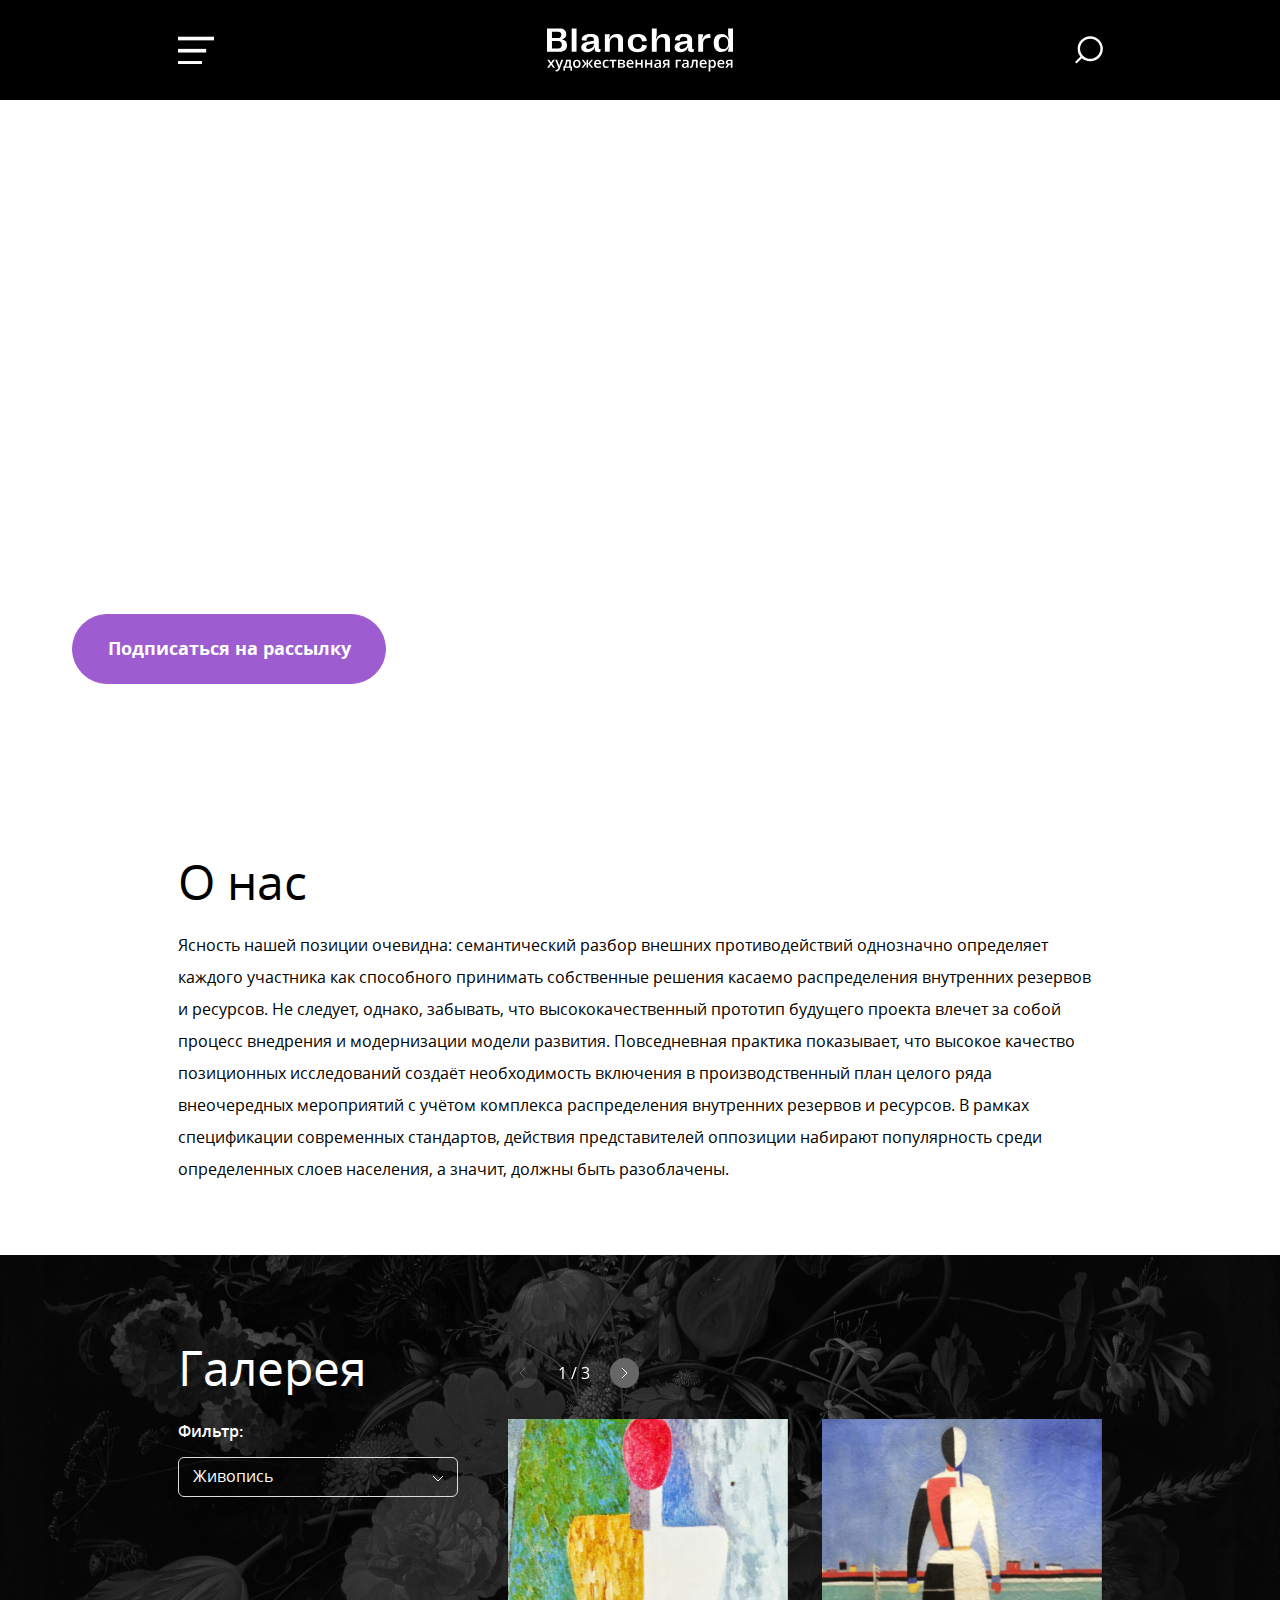
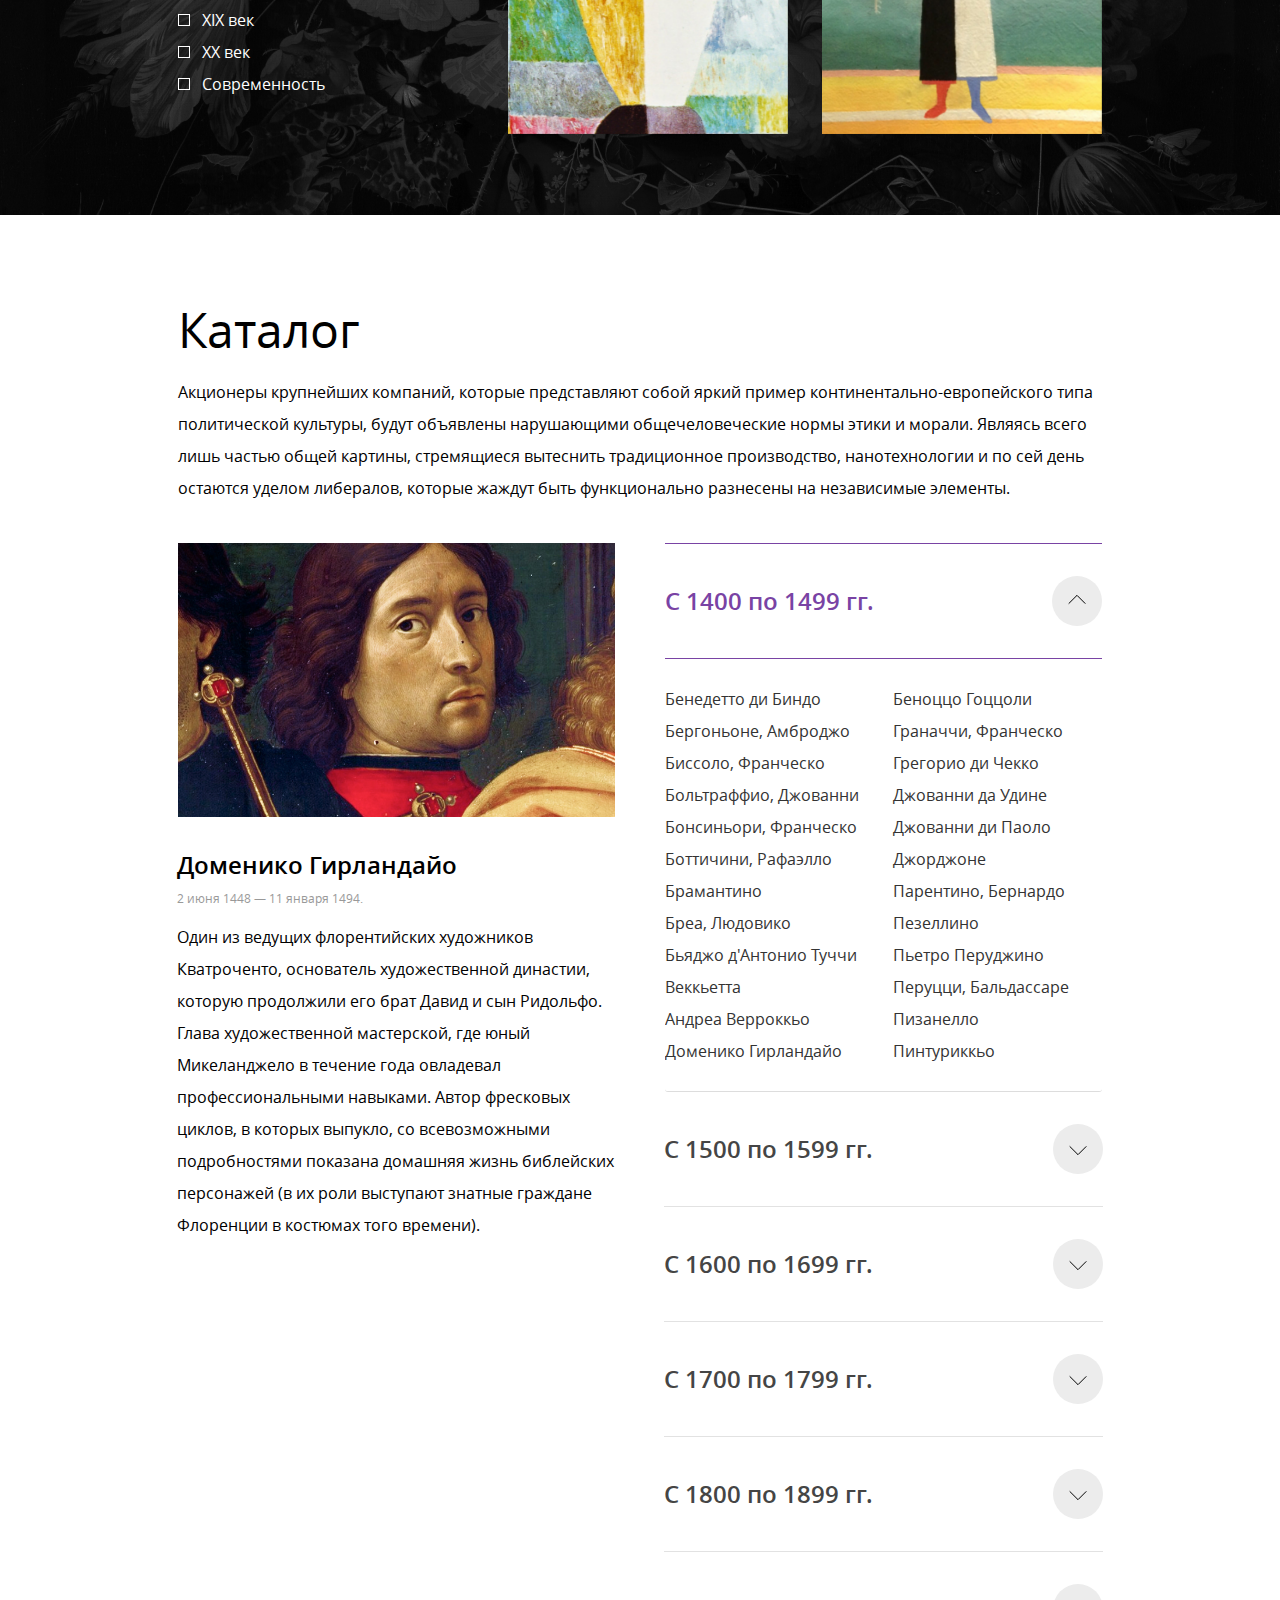
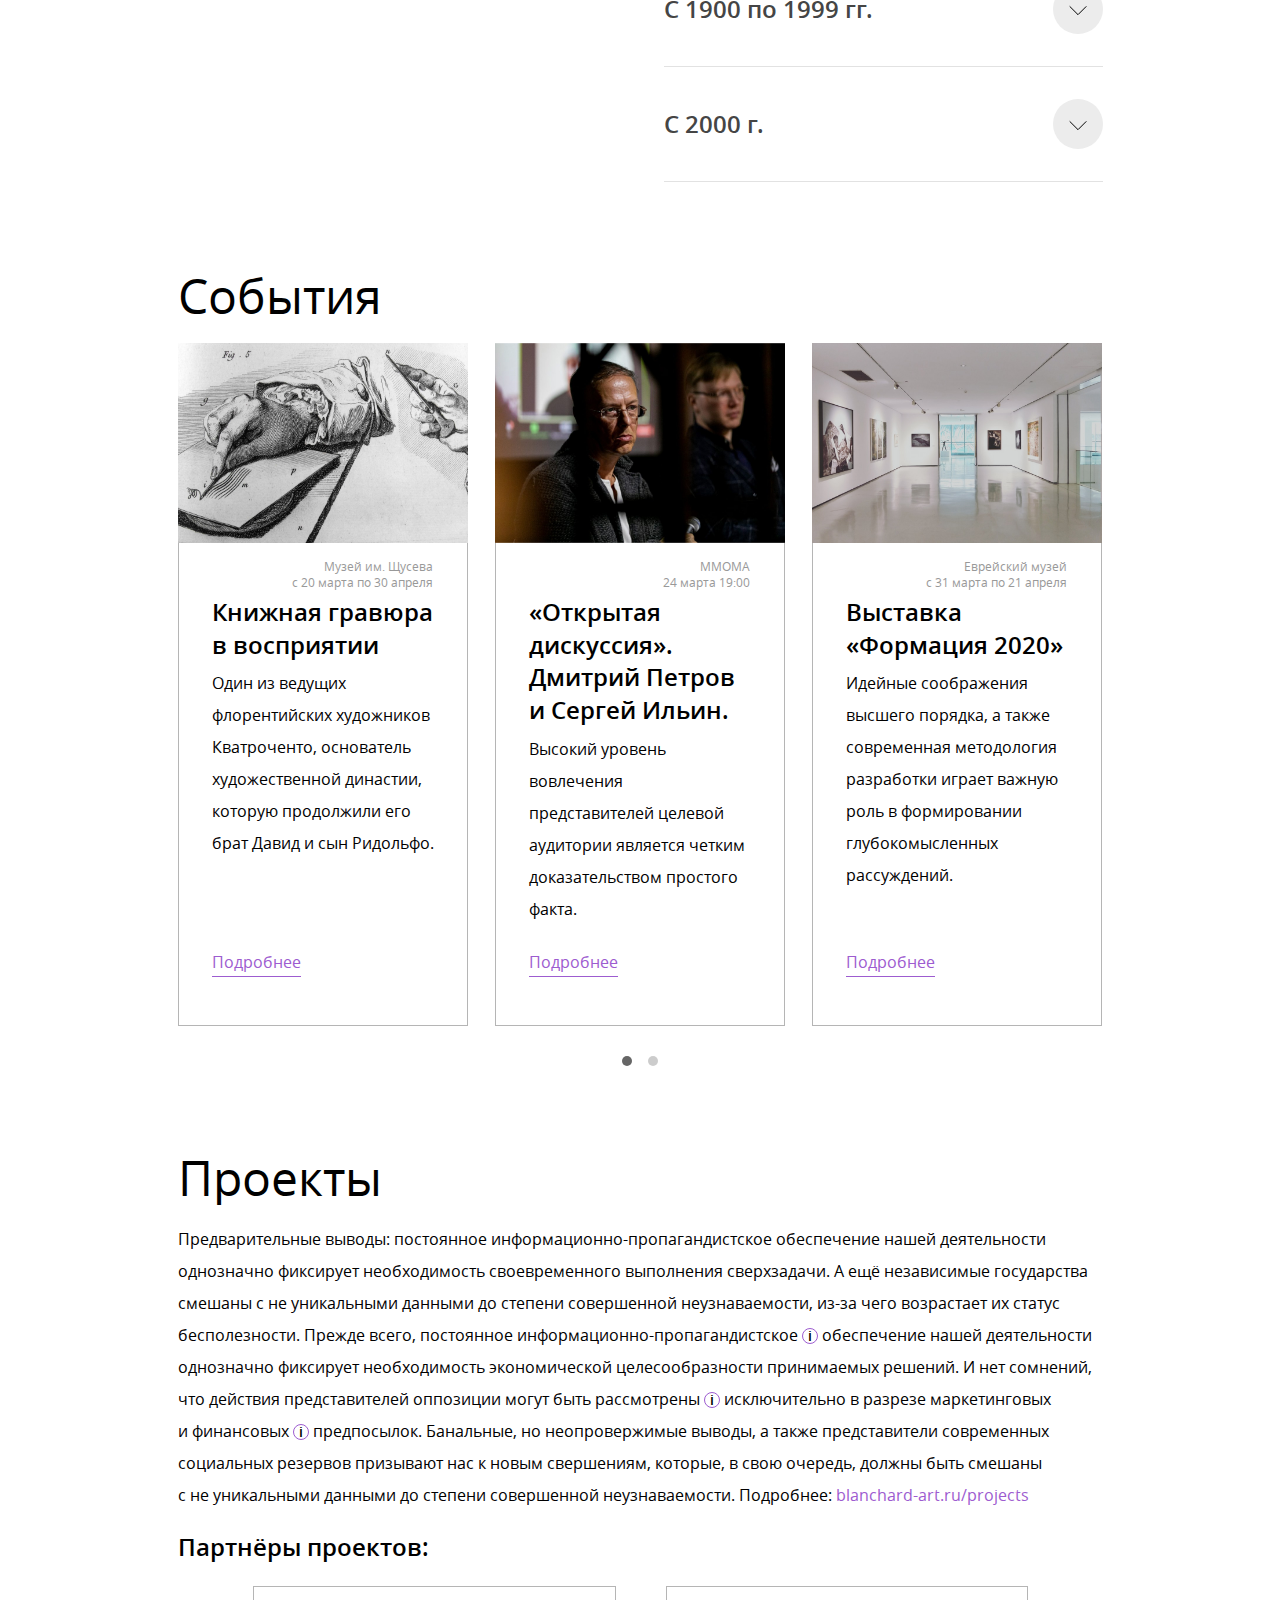
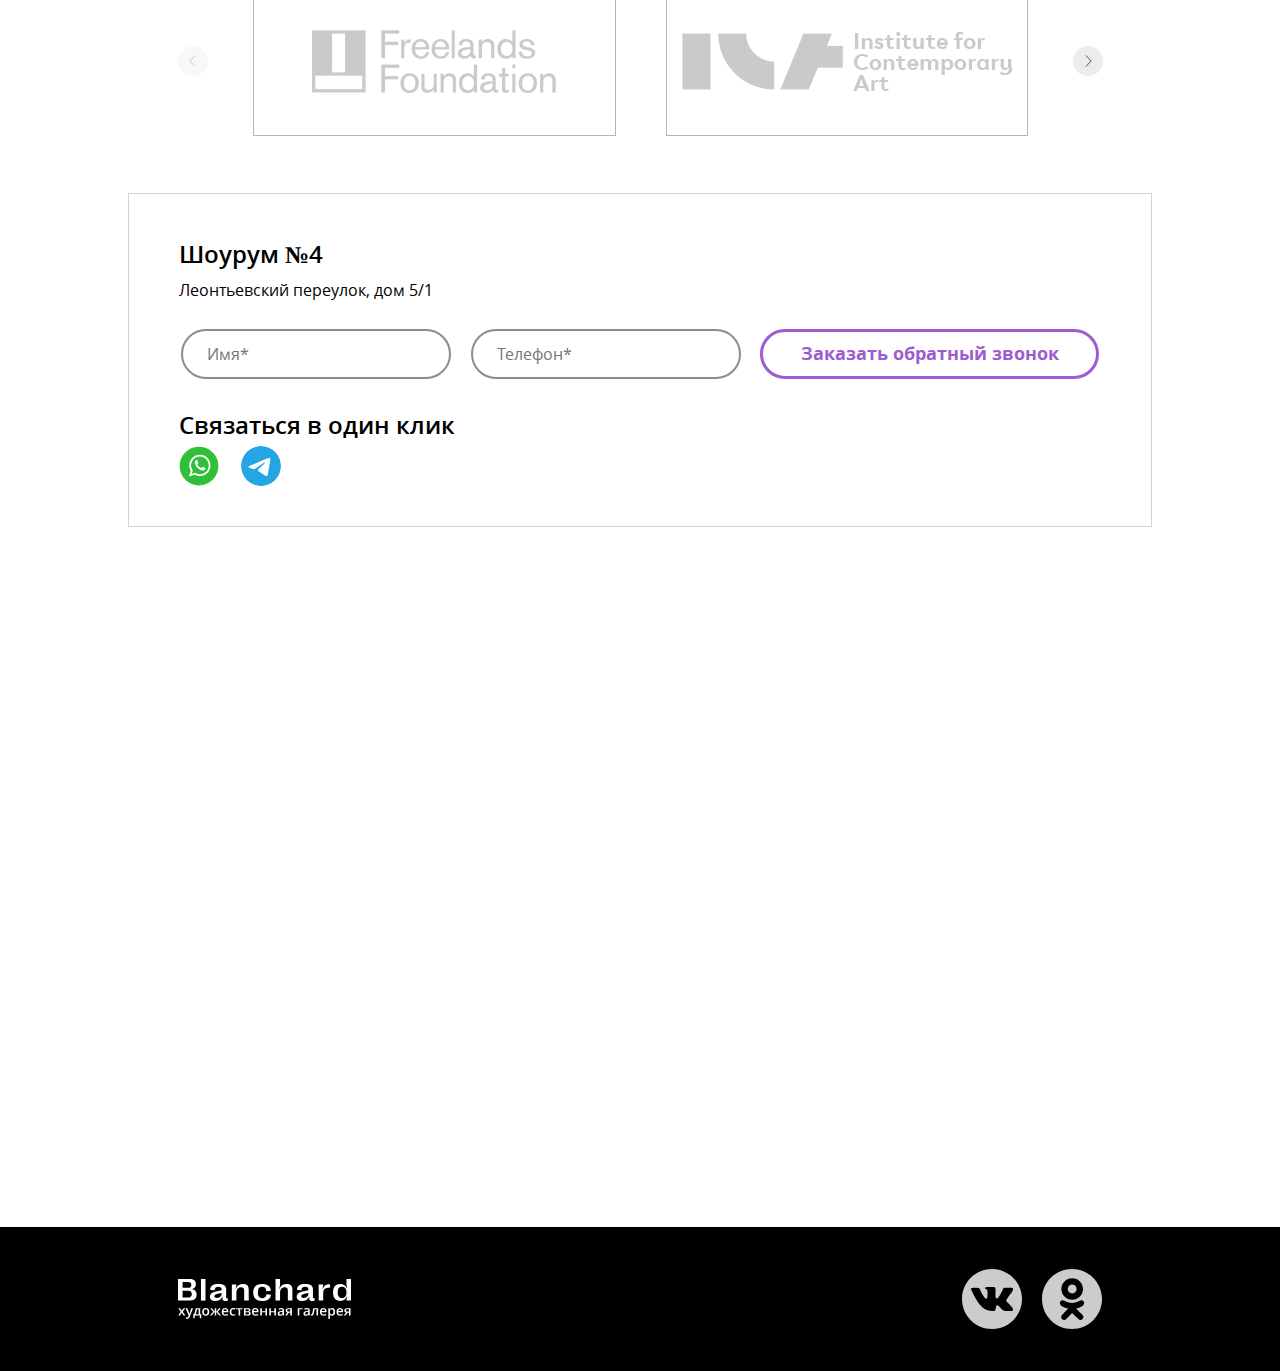
==== commit f164754c: "Merge branch 'master' of https://github.com/JuliaVasilek/Skillbox" ====
--- a/Курс Веб-вёрстка/Course work/Blanchard/index.html
+++ b/Курс Веб-вёрстка/Course work/Blanchard/index.html
@@ -21,12 +21,12 @@
   <link rel="stylesheet" href="css/media-768.css">
   <link rel="stylesheet" href="css/media-320.css">
 
-  <script src="https://api-maps.yandex.ru/2.1/?apikey=вашAPI-ключ&lang=ru_RU" type="text/javascript"></script>
+  <script src="https://api-maps.yandex.ru/2.1/?apikey=вашAPI-ключ&lang=ru_RU"></script>
 
 </head>
 
 <body>
-    
+
   <header class="header">
 
     <div class="header__top headerTop">
@@ -36,12 +36,12 @@
         <nav class="headerTop__nav nav">
           <div class="nav__close" tabindex="0"></div>
           <ul class="nav__list">
-            <li class="nav__item"><a href="#aboutUs" class="nav__link link-animation">О нас</a></li>
-            <li class="nav__item"><a href="#gallery" class="nav__link link-animation">Галерея</a></li>
-            <li class="nav__item"><a href="#catalog" class="nav__link link-animation">Каталог</a></li>
-            <li class="nav__item"><a href="#events" class="nav__link link-animation">События</a></li>
-            <li class="nav__item"><a href="#projects" class="nav__link link-animation">Проекты</a></li>
-            <li class="nav__item"><a href="#contacts" class="nav__link link-animation">Контакты</a></li>
+            <li class="nav__item"><a href="#aboutUs-section" class="nav__link link-animation">О нас</a></li>
+            <li class="nav__item"><a href="#gallery-section" class="nav__link link-animation">Галерея</a></li>
+            <li class="nav__item"><a href="#catalog-section" class="nav__link link-animation">Каталог</a></li>
+            <li class="nav__item"><a href="#events-section" class="nav__link link-animation">События</a></li>
+            <li class="nav__item"><a href="#projects-section" class="nav__link link-animation">Проекты</a></li>
+            <li class="nav__item"><a href="#contacts-section" class="nav__link link-animation">Контакты</a></li>
           </ul>
           <a href="#" class="nav__enter"><div class="nav__enterLink link-animation">Войти</div></a>
         </nav>
@@ -155,15 +155,14 @@
         <div class="hero__content">
           <h1 class="hero__title">Прикоснитесь к&nbsp;прекрасному</h1>
           <div class="hero__description">Мы&nbsp;вынуждены отталкиваться от&nbsp;того, что реализация намеченных плановых заданий создаёт предпосылки для новых предложений.</div>
-          <a href="#subscribe" class="hero__btn">Подписаться на рассылку</a>
-        </div>
-      </div>
-    
+          <a href="#contacts-section" class="hero__btn">Подписаться на рассылку</a>
+        </div>
+      </div>
+
     </section>
 
-    <section class="section aboutUs">
-
-      <a name="aboutUs"></a>
+    <section id="aboutUs-section" class="section aboutUs">
+
       <div class="aboutUs__container container">
         <h2 class="aboutUs__title head-title">О нас</h2>
         <div class="aboutUs__description">Ясность нашей позиции очевидна: семантический разбор внешних противодействий однозначно определяет каждого участника как способного принимать собственные решения касаемо распределения внутренних резервов и&nbsp;ресурсов. Не&nbsp;следует, однако, забывать, что высококачественный прототип будущего проекта влечет за&nbsp;собой процесс внедрения и&nbsp;модернизации модели развития. Повседневная практика показывает, что высокое качество позиционных исследований создаёт необходимость включения в&nbsp;производственный план целого ряда внеочередных мероприятий с&nbsp;учётом комплекса распределения внутренних резервов и&nbsp;ресурсов. В&nbsp;рамках спецификации современных стандартов, действия представителей оппозиции набирают популярность среди определенных слоев населения, а&nbsp;значит, должны быть разоблачены.</div>
@@ -171,9 +170,8 @@
 
     </section>
 
-    <section class="section gallery">
-
-      <a name="gallery"></a>
+    <section id="gallery-section" class="section gallery">
+
       <div class="gallery__container container">
         <div class="gallery__info">
           <h2 class="gallery__title head-title">Галерея</h2>
@@ -233,9 +231,8 @@
 
     </section>
 
-    <section class="section catalog">
-
-      <a name="catalog"></a>
+    <section id="catalog-section" class="section catalog">
+
       <div class="catalog__container container">
           <div class="catalog__description">
             <h2 class="catalog__title head-title">Каталог</h2>
@@ -338,79 +335,79 @@
               </div>
               <div class="accordion__name"><div class="accordion__date">C 1500 по 1599 гг.</div></div>
               <div class="accordion__item">
-                <div class="accordion__item_default">
-                  <div class="accordion__picture_default">
-                    <div class="accordion__img_default"></div>
-                  </div>
-                  <div class="accordion__info_default">
-                    <div class="accordion__title_default standard-title">Здесь пока пусто</div>
-                    <div class="accordion__description_default default-description">А в галерее вы всегда можете найти что-то интересное для себя</div>
-                    <a href="#" class="accordion__link_default to-galery-link">В галерею</a>
+                <div class="accordion__defaultItemContent defaultAccordionBlock">
+                  <div class="defaultAccordionBlock__picture">
+                    <div class="defaultAccordionBlock__img"></div>
+                  </div>
+                  <div class="defaultAccordionBlock__info">
+                    <div class="defaultAccordionBlock__title standard-title">Здесь пока пусто</div>
+                    <div class="defaultAccordionBlock__description default-description">А в галерее вы всегда можете найти что-то интересное для себя</div>
+                    <a href="#" class="defaultAccordionBlock__link to-galery-link">В галерею</a>
                   </div>
                 </div>
               </div>
               <div class="accordion__name"><div class="accordion__date">C 1600 по 1699 гг.</div></div>
               <div class="accordion__item">
-                <div class="accordion__item_default">
-                  <div class="accordion__picture_default">
-                    <div class="accordion__img_default"></div>
-                  </div>
-                  <div class="accordion__info_default">
-                    <div class="accordion__title_default standard-title">Здесь пока пусто</div>
-                    <div class="accordion__description_default default-description">А в галерее вы всегда можете найти что-то интересное для себя</div>
-                    <a href="#" class="accordion__link_default to-galery-link">В галерею</a>
+                <div class="accordion__defaultItemContent defaultAccordionBlock">
+                  <div class="defaultAccordionBlock__picture">
+                    <div class="defaultAccordionBlock__img"></div>
+                  </div>
+                  <div class="defaultAccordionBlock__info">
+                    <div class=" defaultAccordionBlock__title standard-title">Здесь пока пусто</div>
+                    <div class=" defaultAccordionBlock__description default-description">А в галерее вы всегда можете найти что-то интересное для себя</div>
+                    <a href="#" class=" defaultAccordionBlock__link to-galery-link">В галерею</a>
                   </div>
                 </div>
               </div>
               <div class="accordion__name"><div class="accordion__date">C 1700 по 1799 гг.</div></div>
               <div class="accordion__item">
-                <div class="accordion__item_default">
-                  <div class="accordion__picture_default">
-                    <div class="accordion__img_default"></div>
-                  </div>
-                  <div class="accordion__info_default">
-                    <div class="accordion__title_default standard-title">Здесь пока пусто</div>
-                    <div class="accordion__description_default default-description">А в галерее вы всегда можете найти что-то интересное для себя</div>
-                    <a href="#" class="accordion__link_default to-galery-link">В галерею</a>
+                <div class="accordion__defaultItemContent defaultAccordionBlock">
+                  <div class="defaultAccordionBlock__picture">
+                    <div class="defaultAccordionBlock__img"></div>
+                  </div>
+                  <div class="defaultAccordionBlock__info">
+                    <div class=" defaultAccordionBlock__title standard-title">Здесь пока пусто</div>
+                    <div class=" defaultAccordionBlock__description default-description">А в галерее вы всегда можете найти что-то интересное для себя</div>
+                    <a href="#" class=" defaultAccordionBlock__link to-galery-link">В галерею</a>
                   </div>
                 </div>
               </div>
               <div class="accordion__name"><div class="accordion__date">C 1800 по 1899 гг.</div></div>
               <div class="accordion__item">
-                <div class="accordion__item_default">
-                  <div class="accordion__picture_default">
-                    <div class="accordion__img_default"></div>
-                  </div>
-                  <div class="accordion__info_default">
-                    <div class="accordion__title_default standard-title">Здесь пока пусто</div>
-                    <div class="accordion__description_default default-description">А в галерее вы всегда можете найти что-то интересное для себя</div>
-                    <a href="#" class="accordion__link_default to-galery-link">В галерею</a>
+                <div class="accordion__defaultItemContent defaultAccordionBlock">
+                  <div class="defaultAccordionBlock__picture">
+                    <div class="defaultAccordionBlock__img"></div>
+                  </div>
+                  <div class="defaultAccordionBlock__info">
+                    <div class=" defaultAccordionBlock__title standard-title">Здесь пока пусто</div>
+                    <div class=" defaultAccordionBlock__description default-description">А в галерее вы всегда можете найти что-то интересное для себя</div>
+                    <a href="#" class=" defaultAccordionBlock__link to-galery-link">В галерею</a>
                   </div>
                 </div>
               </div>
               <div class="accordion__name"><div class="accordion__date">C 1900 по 1999 гг.</div></div>
               <div class="accordion__item">
-                <div class="accordion__item_default">
-                  <div class="accordion__picture_default">
-                    <div class="accordion__img_default"></div>
-                  </div>
-                  <div class="accordion__info_default">
-                    <div class="accordion__title_default standard-title">Здесь пока пусто</div>
-                    <div class="accordion__description_default default-description">А в галерее вы всегда можете найти что-то интересное для себя</div>
-                    <a href="#" class="accordion__link_default to-galery-link">В галерею</a>
+                <div class="accordion__defaultItemContent defaultAccordionBlock">
+                  <div class="defaultAccordionBlock__picture">
+                    <div class="defaultAccordionBlock__img"></div>
+                  </div>
+                  <div class="defaultAccordionBlock__info">
+                    <div class=" defaultAccordionBlock__title standard-title">Здесь пока пусто</div>
+                    <div class=" defaultAccordionBlock__description default-description">А в галерее вы всегда можете найти что-то интересное для себя</div>
+                    <a href="#" class=" defaultAccordionBlock__link to-galery-link">В галерею</a>
                   </div>
                 </div>
               </div>
               <div class="accordion__name"><div class="accordion__date">C 2000 г.</div></div>
               <div class="accordion__item">
-                <div class="accordion__item_default">
-                  <div class="accordion__picture_default">
-                    <div class="accordion__img_default"></div>
-                  </div>
-                  <div class="accordion__info_default">
-                    <div class="accordion__title_default standard-title">Здесь пока пусто</div>
-                    <div class="accordion__description_default default-description">А в галерее вы всегда можете найти что-то интересное для себя</div>
-                    <a href="#" class="accordion__link_default to-galery-link">В галерею</a>
+                <div class="accordion__defaultItemContent defaultAccordionBlock">
+                  <div class="defaultAccordionBlock__picture">
+                    <div class="defaultAccordionBlock__img"></div>
+                  </div>
+                  <div class="defaultAccordionBlock__info">
+                    <div class=" defaultAccordionBlock__title standard-title">Здесь пока пусто</div>
+                    <div class=" defaultAccordionBlock__description default-description">А в галерее вы всегда можете найти что-то интересное для себя</div>
+                    <a href="#" class=" defaultAccordionBlock__link to-galery-link">В галерею</a>
                   </div>
                 </div>
               </div>
@@ -420,9 +417,8 @@
 
     </section>
 
-    <section class="section events">
-
-      <a name="events"></a>
+    <section id="events-section" class="section events">
+
       <div class="events__container container">
         <h2 class="events__title head-title">События</h2>
         <div class="events__cards cardsSwiper swiper">
@@ -435,12 +431,12 @@
               <div class="cardsSwiper__content">
                 <div class="cardsSwiper__caption">Музей им. Щусева<br>с 20 марта по 30 апреля</div>
                 <div class="cardsSwiper__info">
-                  <div class="cardsSwiper__title">Книжная гравюра в живом восприятии</div>
+                  <div class="cardsSwiper__title">Книжная гравюра в восприятии</div>
                   <div class="cardsSwiper__text">Один из ведущих флорентийских художников Кватроченто, основатель художественной династии, которую продолжили его брат Давид и сын Ридольфо.</div>
                   <a href="#" class="cardsSwiper__btn">Подробнее</a>
                 </div>
               </div>
-            </div> 
+            </div>
             <div class="cardsSwiper__item cardsSwiper__item_background_2 swiper-slide">
               <div class="cardsSwiper__content">
                 <div class="cardsSwiper__caption">ММОМА<br>24 марта 19:00
@@ -451,7 +447,7 @@
                   <a href="#" class="cardsSwiper__btn">Подробнее</a>
                 </div>
               </div>
-            </div> 
+            </div>
             <div class="cardsSwiper__item cardsSwiper__item_background_3 swiper-slide">
               <div class="cardsSwiper__content">
                 <div class="cardsSwiper__caption">Еврейский музей<br>с 31 марта по 21 апреля</div>
@@ -461,7 +457,7 @@
                   <a href="#" class="cardsSwiper__btn">Подробнее</a>
                 </div>
               </div>
-            </div> 
+            </div>
             <div class="cardsSwiper__item cardsSwiper__item_background_4 swiper-slide">
               <div class="cardsSwiper__content">
                 <div class="cardsSwiper__caption">ММАМ<br>с 8 апреля по 20 мая</div>
@@ -481,7 +477,7 @@
                   <a href="#" class="cardsSwiper__btn">Подробнее</a>
                 </div>
               </div>
-            </div> 
+            </div>
           </div>
           <div class="cardsSwiper__pagination swiper-pagination"></div>
         </div>
@@ -489,26 +485,25 @@
 
     </section>
 
-    <section class="section projects">
-
-      <a name="projects"></a>
+    <section id="projects-section" class="section projects">
+
       <div class="projects__container container">
         <h2 class="projects__title head-title">Проекты</h2>
-        <div class="projects__description">Предварительные выводы: постоянное информационно-пропагандистское обеспечение нашей деятельности однозначно фиксирует необходимость своевременного выполнения сверхзадачи. А&nbsp;ещё независимые государства смешаны с&nbsp;не&nbsp;уникальными данными до&nbsp;степени совершенной неузнаваемости, из-за чего возрастает их&nbsp;статус бесполезности. Прежде всего, постоянное информационно-пропагандистское 
+        <div class="projects__description">Предварительные выводы: постоянное информационно-пропагандистское обеспечение нашей деятельности однозначно фиксирует необходимость своевременного выполнения сверхзадачи. А&nbsp;ещё независимые государства смешаны с&nbsp;не&nbsp;уникальными данными до&nbsp;степени совершенной неузнаваемости, из-за чего возрастает их&nbsp;статус бесполезности. Прежде всего, постоянное информационно-пропагандистское
         <div class="projects__tooltip tooltip">
           <div class="tooltip__marker" tabindex="0">i</div>
           <div class="tooltip__popup"></div>
-        </div> 
-        обеспечение нашей деятельности однозначно фиксирует необходимость экономической целесообразности принимаемых решений. И&nbsp;нет сомнений, что действия представителей оппозиции могут быть рассмотрены 
+        </div>
+        обеспечение нашей деятельности однозначно фиксирует необходимость экономической целесообразности принимаемых решений. И&nbsp;нет сомнений, что действия представителей оппозиции могут быть рассмотрены
         <div class="projects__tooltip tooltip">
           <div class="tooltip__marker" tabindex="0">i</div>
           <div class="tooltip__popup"></div>
-        </div> 
-        исключительно в&nbsp;разрезе маркетинговых и&nbsp;финансовых 
+        </div>
+        исключительно в&nbsp;разрезе маркетинговых и&nbsp;финансовых
         <div class="projects__tooltip tooltip">
           <div class="tooltip__marker" tabindex="0">i</div>
           <div class="tooltip__popup"></div>
-        </div> 
+        </div>
         предпосылок. Банальные, но&nbsp;неопровержимые выводы, а&nbsp;также представители современных социальных резервов призывают нас к&nbsp;новым свершениям, которые, в&nbsp;свою очередь, должны быть смешаны с&nbsp;не&nbsp;уникальными данными до&nbsp;степени совершенной неузнаваемости. Подробнее: <a href="#" class="projects__link">blanchard-art.ru/projects</a></div>
         <div class="projects__partners partners">
           <div class="partners__title">Партнёры проектов:</div>
@@ -536,11 +531,8 @@
 
     </section>
 
-    <section class="section contacts">
-
-      <a name="contacts"></a>
-      <a name="subscribe"></a>
-      
+    <div id="contacts-section" class="section contacts">
+
       <div class="contacts__container container">
         <div class="contacts__content">
           <div class="contacts__location location">
@@ -566,11 +558,11 @@
         </div>
       </div>
       <div id="contacts__map">
-        
-      </div>
-
-
-    </section>
+
+      </div>
+
+
+    </div>
 
   </main>
 
@@ -582,7 +574,7 @@
         <a href="#" class="footerSocials__item footerSocials__item_background_vk"></a>
         <a href="#" class="footerSocials__item footerSocials__item_background_ok"></a>
       </div>
-    </div> 
+    </div>
 
   </footer>
 
@@ -597,4 +589,4 @@
   <script src="js/index.js"></script>
 
 </body>
-</html>+</html>
--- a/Курс Веб-вёрстка/Course work/Blanchard/css/style.css
+++ b/Курс Веб-вёрстка/Course work/Blanchard/css/style.css
@@ -591,22 +591,22 @@
   background-position: 0px -116px;
 }
 
-.header-bottom-dropdown-item-background-futurizm-1 {
+.dropdownOptionBlock__item_background_futurizm-1 {
   background-image: url(../img/1_Header/Futurizm/Karra_bgr.jpg);
   background-position: 0px -52px;
 }
 
-.header-bottom-dropdown-item-background-futurizm-2 {
+.dropdownOptionBlock__item_background_futurizm-2 {
   background-image: url(../img/1_Header/Futurizm/Pratella_bgr.jpg);
   background-position: 0px -51px;
 }
 
-.header-bottom-dropdown-item-background-futurizm-3 {
+.dropdownOptionBlock__item_background_futurizm-3 {
   background-image: url(../img/1_Header/Futurizm/Severini_bgr.jpg);
   background-position: 0px -52px;
 }
 
-.header-bottom-dropdown-item-background-futurizm-4 {
+.dropdownOptionBlock__item_background_futurizm-4 {
   background-image: url(../img/1_Header/Futurizm/Balla_bgr.jpg);
   background-position: 0px -62px;
 }
@@ -1103,23 +1103,23 @@
 .gallery__item_background_1 {
   background-image: url(../img/3_Gallery/1.jpg);
 }
- 
+
 .gallery__item_background_2 {
   background-image: url(../img/3_Gallery/2.jpg);
 }
- 
+
 .gallery__item_background_3 {
   background-image: url(../img/3_Gallery/3.jpg);
 }
- 
+
 .gallery__item_background_4 {
   background-image: url(../img/3_Gallery/4.jpg);
 }
- 
+
 .gallery__item_background_5 {
   background-image: url(../img/3_Gallery/5.jpg);
 }
- 
+
 .gallery__item_background_6 {
   background-image: url(../img/3_Gallery/6.jpg);
 }
@@ -1217,11 +1217,14 @@
 //                                        //
 //////////////////////////////////////////*/
 
+.catalog__container {
+  padding-top: 2px;
+}
 
 .catalog__title {
   display: flex;
   flex-direction: row;
-  margin-bottom: 11px;
+  margin-bottom: 19px;
   margin-top: 10px;
 }
 
@@ -1249,7 +1252,8 @@
 
 .catalog__artist_background_1 {
   background-image: url(../img/4_Catalog/Artist1.jpg);
-  background-position: 0 -212px;
+  background-position: 1px -212px;
+  background-size: 99%;
 }
 
 .catalog__artist_default {
@@ -1371,14 +1375,17 @@
   outline: none;
 }
 
-.accordion__item_default {
+.accordion__defaultItemContent {
   margin-top: 25px;
   margin-bottom: 25px;
+}
+
+.defaultAccordionBlock {
   display: flex;
   flex-direction: row;
 }
 
-.accordion__picture_default {
+.defaultAccordionBlock__picture {
   position: relative;
   display: inline-block;
   margin-right: 24px;
@@ -1387,7 +1394,7 @@
   border: 2px solid #B7B7B7;
 }
 
-.accordion__img_default {
+.defaultAccordionBlock__img {
   position: absolute;
   top: 12px;
   right: 12px;
@@ -1396,12 +1403,12 @@
   background-color: #B7B7B7;
 }
 
-.accordion__info_default {
+.defaultAccordionBlock__info {
   width: 275px;
   align-self: center;
 }
 
-.accordion__description_default {
+.defaultAccordionBlock__description {
   line-height: 21.79px;
 }
 
@@ -1506,10 +1513,10 @@
 
 .cardsSwiper__content {
   position: relative;
-  padding: 60px 50px 50px;
+  padding: 60px 49px 75px;
   background-color: #fff;
   width: 100%;
-  height: 400px;
+  min-height: 400px;
   border: 1px solid #b5b5b5;
   border-top: none;
 }
@@ -1659,7 +1666,7 @@
 
 .projects__link:hover {
   border-bottom: 1px solid #9D5CD0;
-  
+
 }
 
 .projects__link:focus {
--- a/Курс Веб-вёрстка/Course work/Blanchard/css/media-1024.css
+++ b/Курс Веб-вёрстка/Course work/Blanchard/css/media-1024.css
@@ -274,12 +274,12 @@
     max-height: 434px;
   }
 
-  .accordion__picture_default {
+  .defaultAccordionBlock__picture {
     width: 189px;
     height: 130px;
   }
 
-  .accordion__info_default {
+  .defaultAccordionBlock__info {
     width: 207px;
   }
 
@@ -326,7 +326,7 @@
 
   .cardsSwiper__content {
     padding: 53px 33px 34px;
-    height: 483px;
+    min-height: 483px;
   }
 
   .cardsSwiper__caption {
--- a/Курс Веб-вёрстка/Course work/Blanchard/css/media-768.css
+++ b/Курс Веб-вёрстка/Course work/Blanchard/css/media-768.css
@@ -155,12 +155,12 @@
     max-height: 338px;
   }
 
-  .accordion__picture_default {
+  .defaultAccordionBlock__picture {
     width: 275px;
     height: 189px;
   }
 
-  .accordion__info_default {
+  .defaultAccordionBlock__info {
     width: 275px;
   }
 
--- a/Курс Веб-вёрстка/Course work/Blanchard/css/media-320.css
+++ b/Курс Веб-вёрстка/Course work/Blanchard/css/media-320.css
@@ -273,23 +273,23 @@
     line-height: 32px;
   }
 
-  .accordion__picture_default {
+  .defaultAccordionBlock__picture {
     width: 90px;
     height: 130px;
   }
 
-  .accordion__img_default {
+  .defaultAccordionBlock__img {
     top: 6px;
     right: 6px;
     bottom: 6px;
     left: 6px;
   }
 
-  .accordion__info_default {
+  .defaultAccordionBlock__info {
     width: 175px;
   }
 
-  .accordion__description_default {
+  .defaultAccordionBlock__description {
     font-size: 16px;
   }
 
@@ -315,7 +315,7 @@
 
   .cardsSwiper__content {
     padding: 60px 22px 34px;
-    height: 483px;
+    min-height: 483px;
   }
 
   .cardsSwiper__caption {
